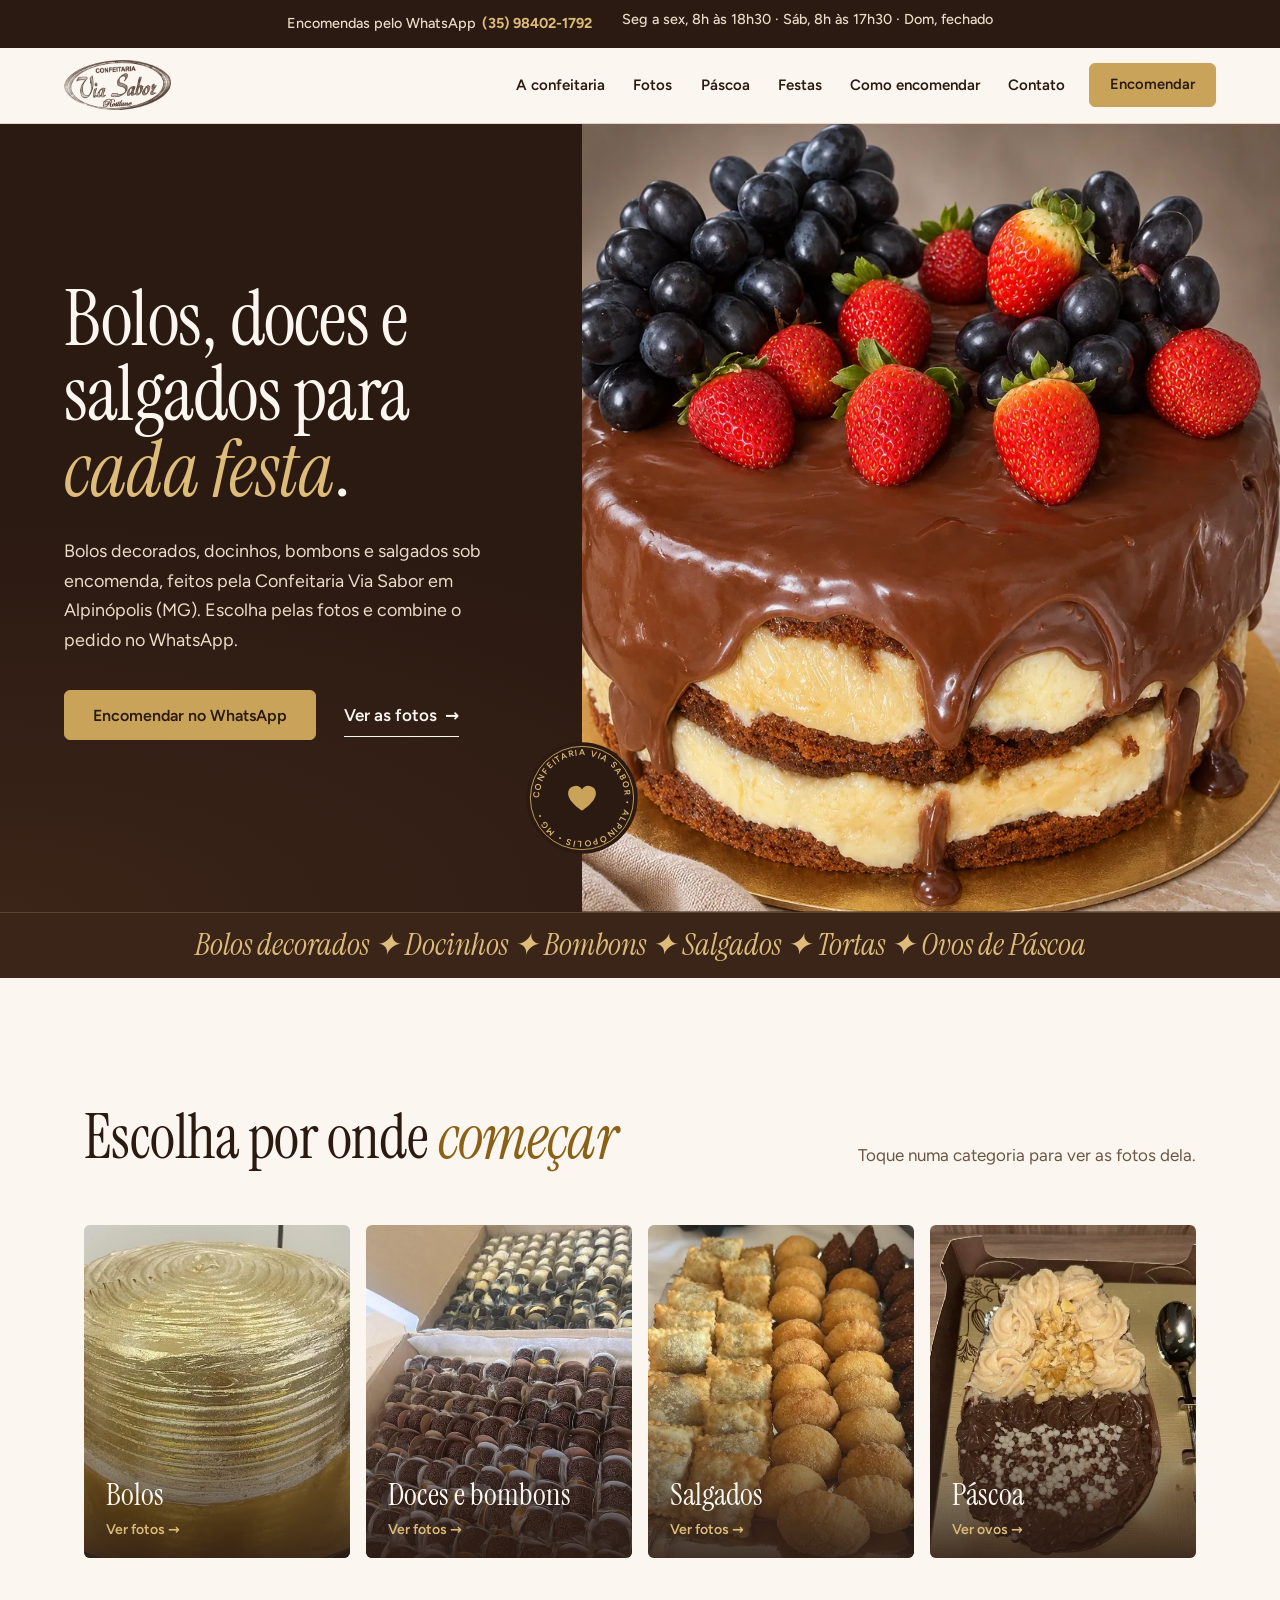
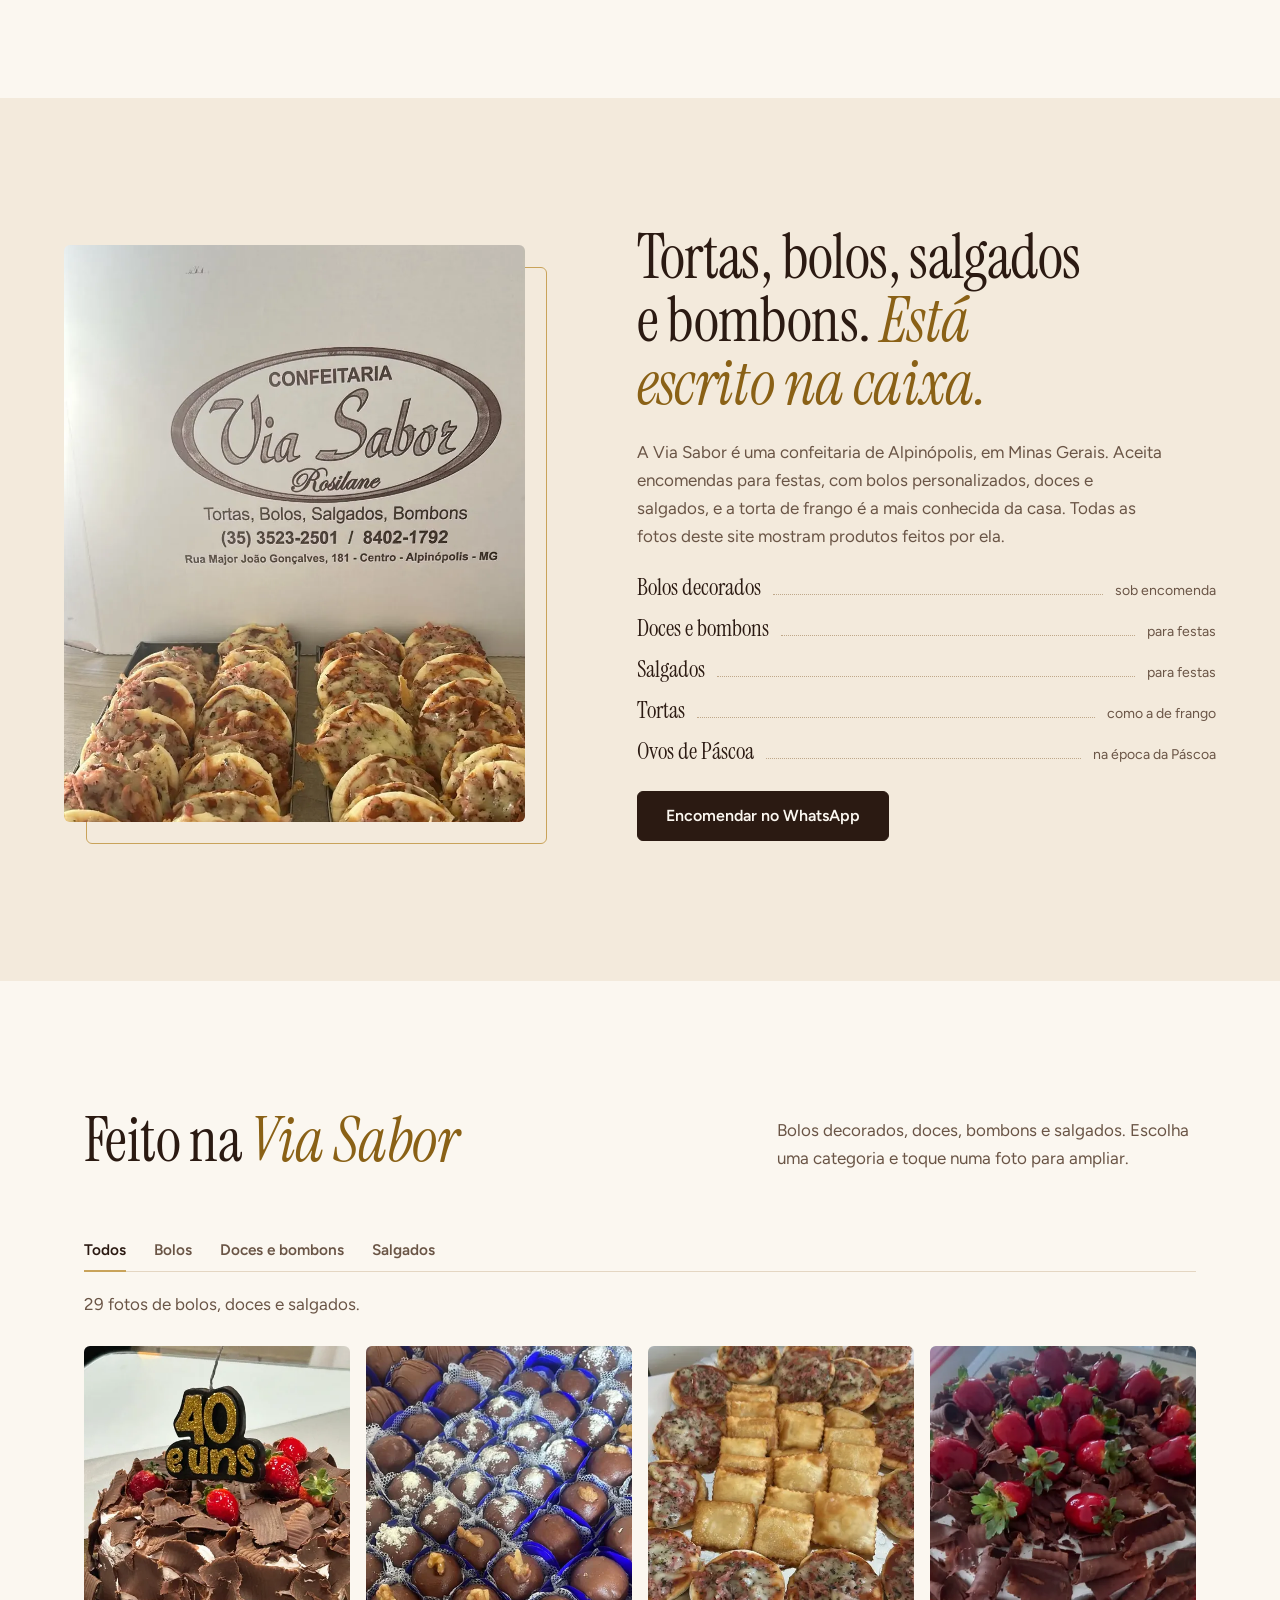
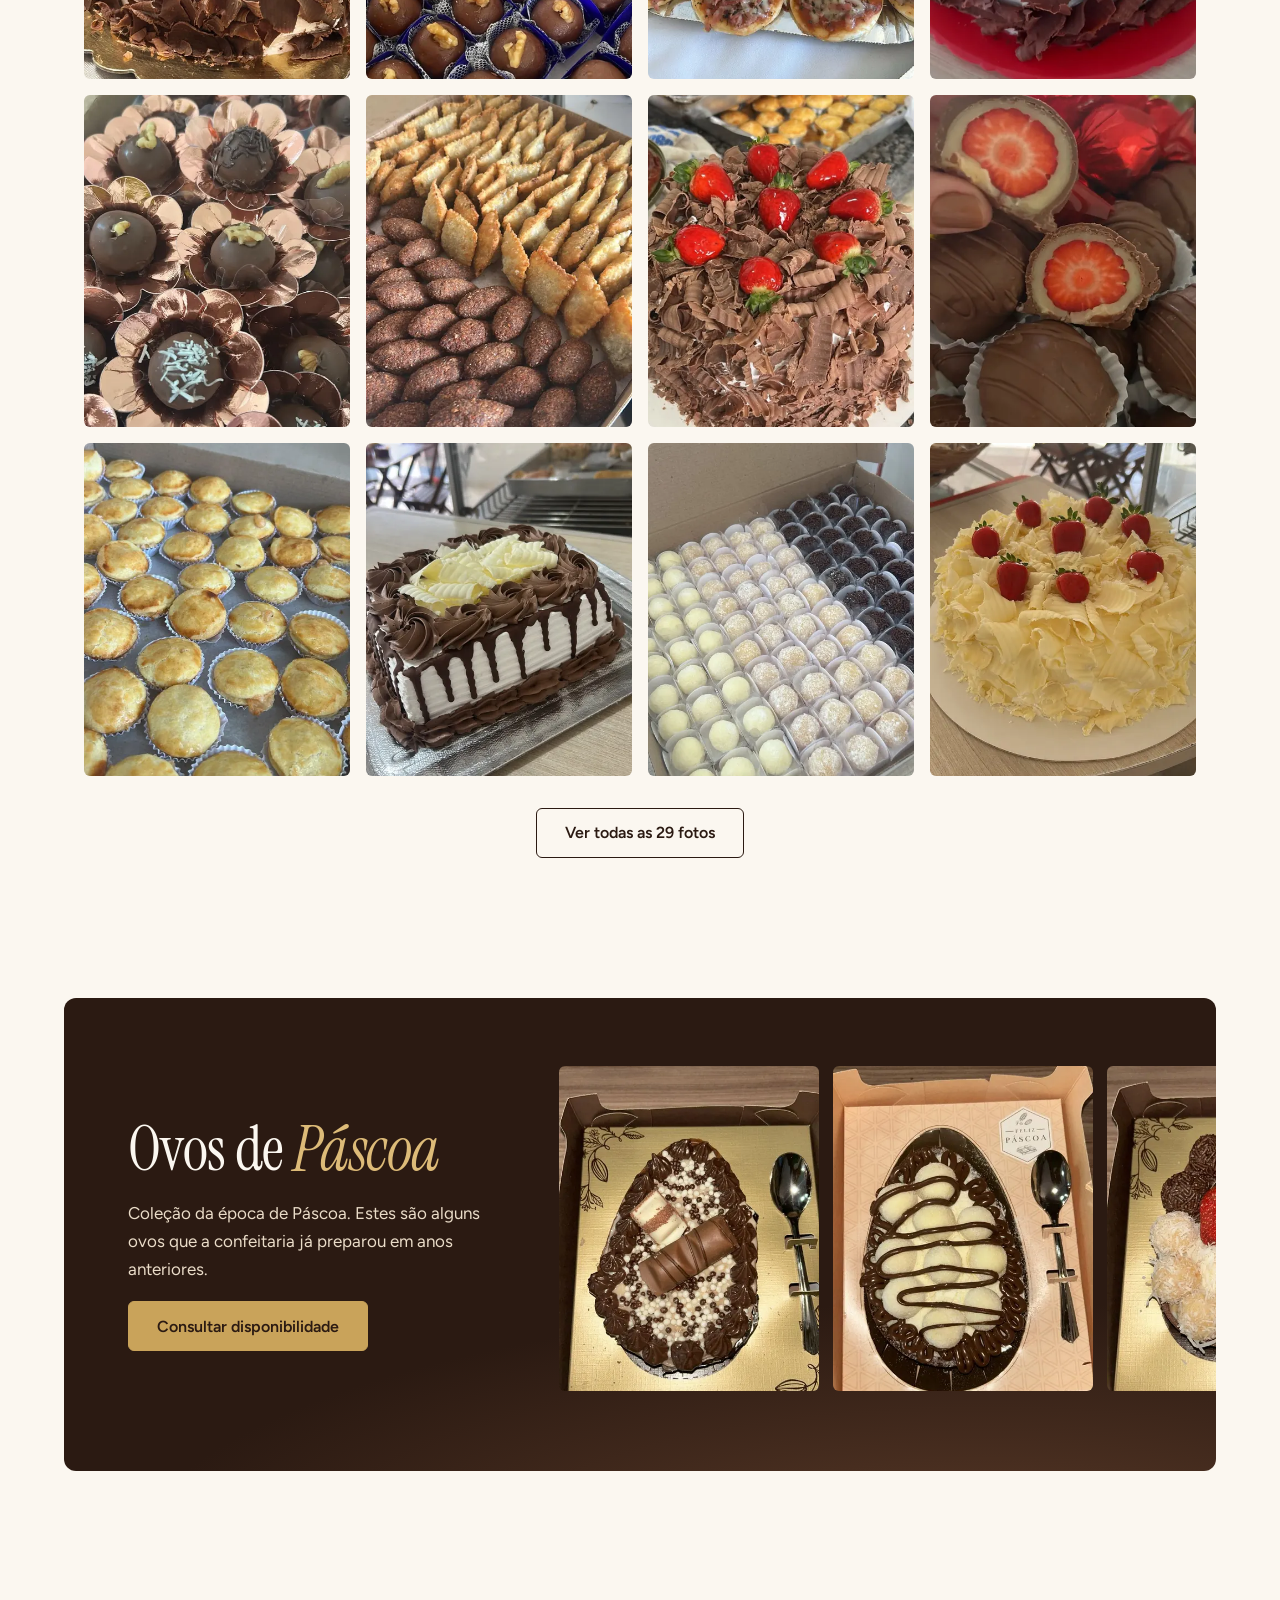
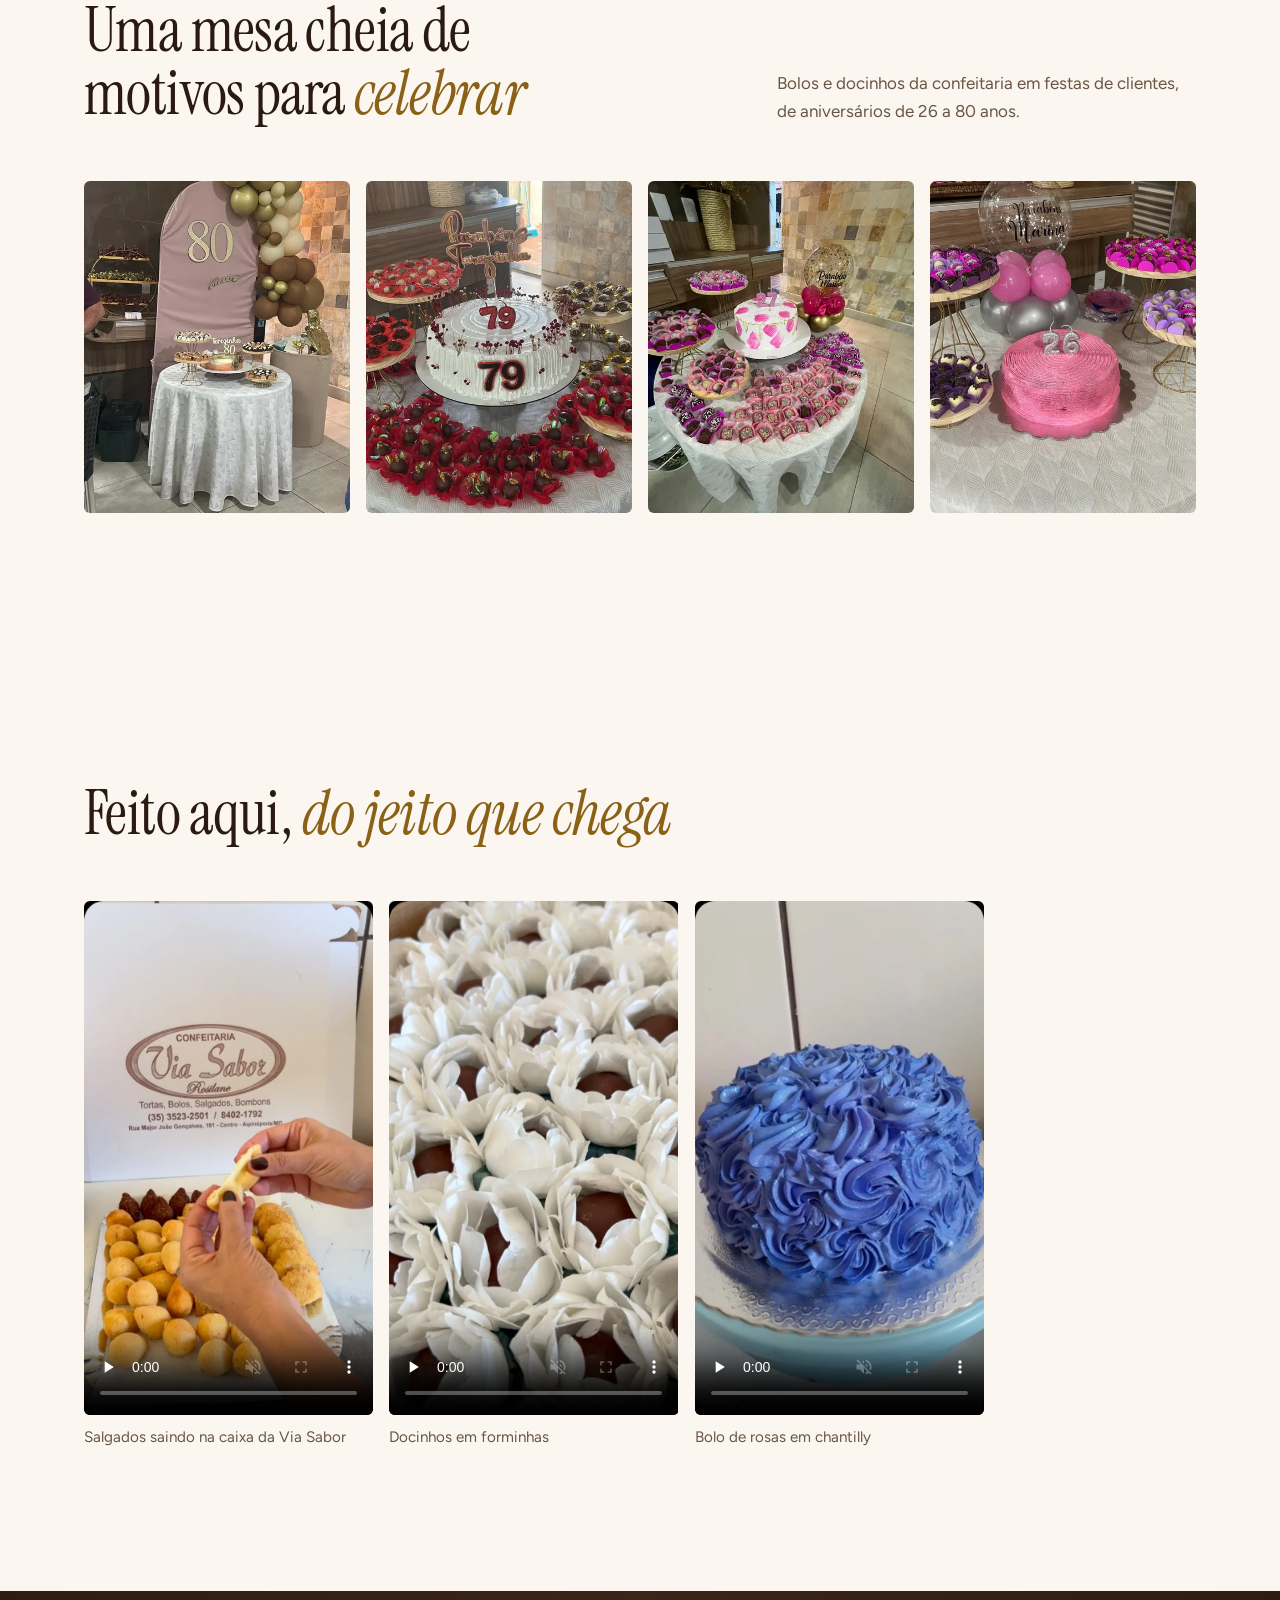
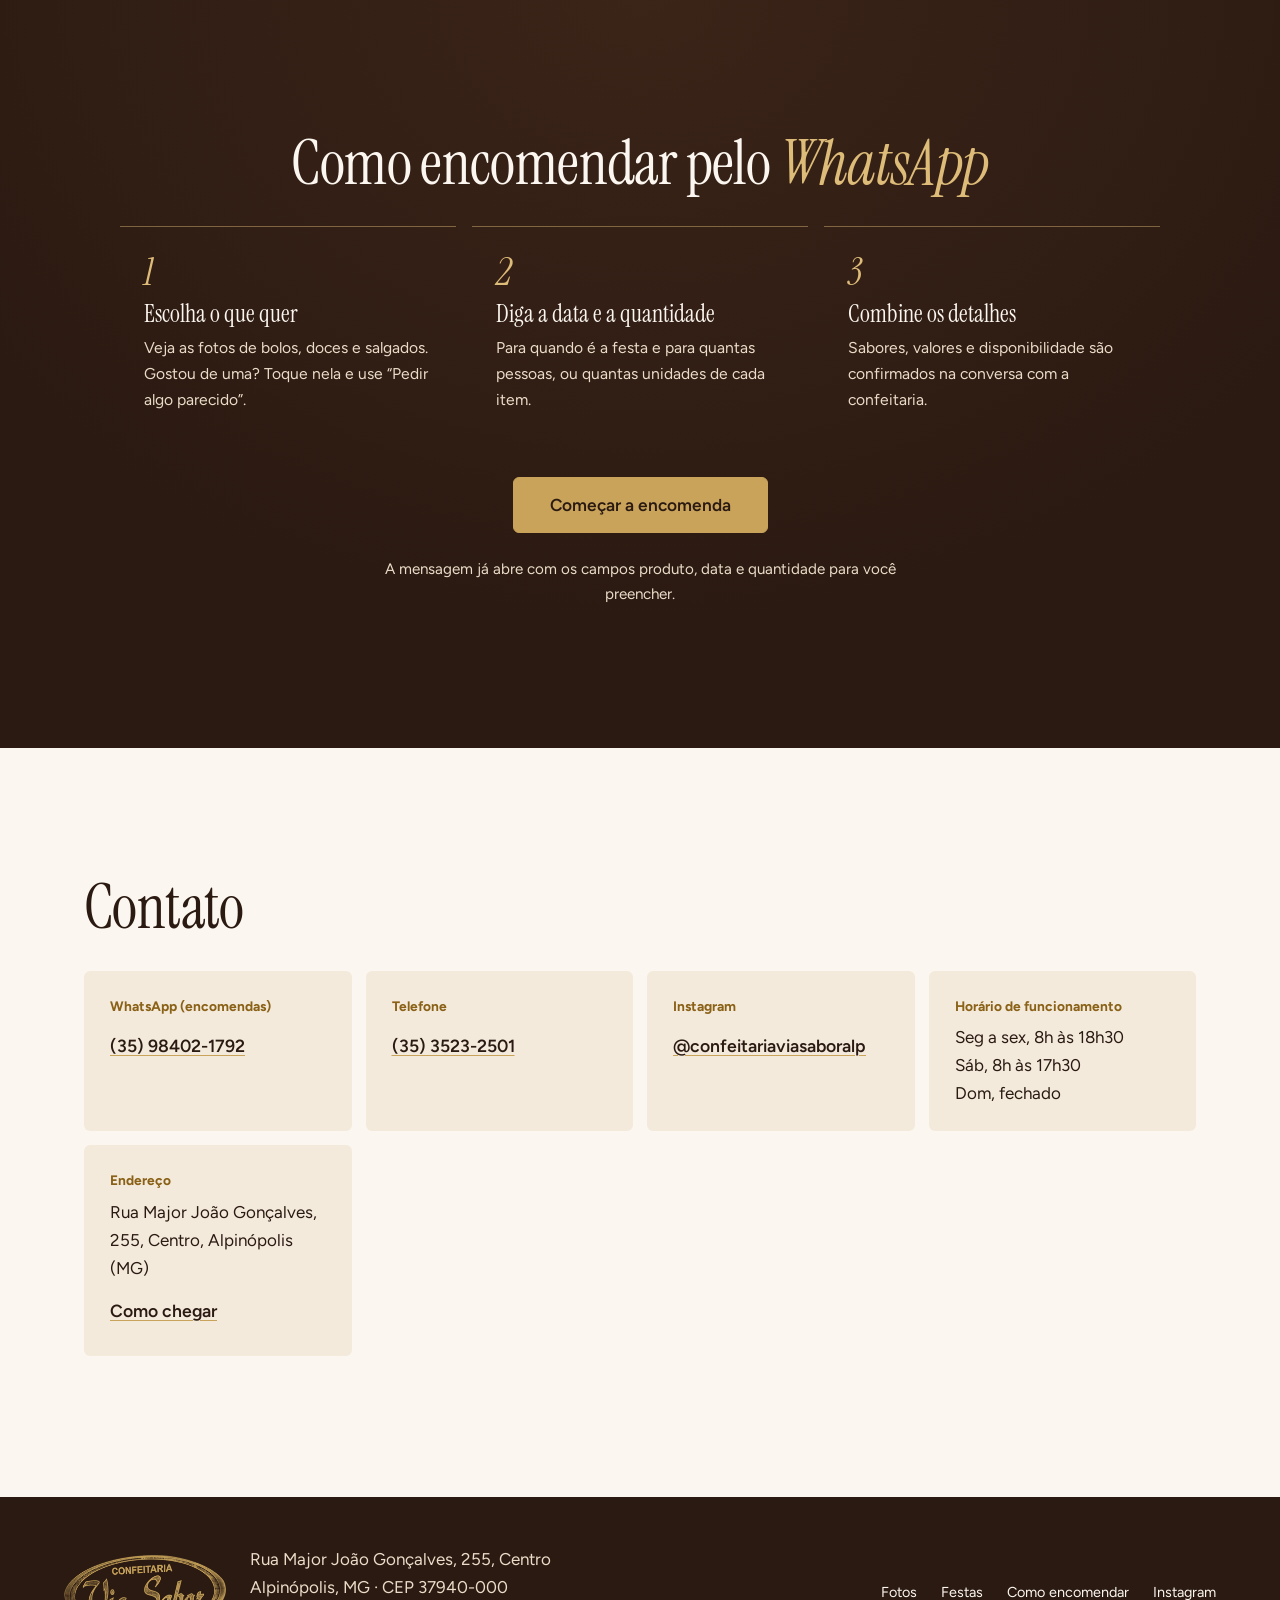
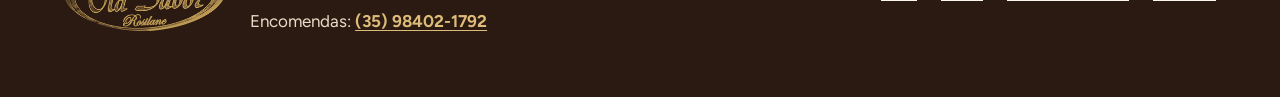
==== index.html @ 4e007707 "feat: endereço, CEP e horário do perfil do Google Co-Authored-By: Claude Opus 5.5 <noreply@anthropic" ====
<!doctype html>
<html lang="pt-BR">
<head>
<meta charset="utf-8">
<meta name="viewport" content="width=device-width, initial-scale=1">
<title>Confeitaria Via Sabor em Alpinópolis | Bolos, docinhos e salgados</title>
<meta name="description" content="Confeitaria Via Sabor em Alpinópolis (MG): bolos decorados, docinhos, bombons, tortas e salgados para festas. Veja as fotos e encomende pelo WhatsApp.">
<link rel="canonical" href="https://paparidisbrancher.github.io/confeitaria-via-sabor/">
<meta name="theme-color" content="#2B1A12">
<meta property="og:type" content="website">
<meta property="og:locale" content="pt_BR">
<meta property="og:title" content="Confeitaria Via Sabor em Alpinópolis">
<meta property="og:description" content="Bolos, docinhos e salgados para os momentos que merecem sabor.">
<meta property="og:url" content="https://paparidisbrancher.github.io/confeitaria-via-sabor/">
<meta property="og:image" content="https://paparidisbrancher.github.io/confeitaria-via-sabor/assets/img/compartilhar.jpg">
<meta property="og:image:width" content="1200">
<meta property="og:image:height" content="630">
<meta property="og:image:alt" content="Caixa da Confeitaria Via Sabor com minipizzas e o logo da confeitaria">
<meta name="twitter:card" content="summary_large_image">
<link rel="icon" href="assets/icone.svg" type="image/svg+xml">
<link rel="preload" href="assets/fonts/instrument-serif.woff2" as="font" type="font/woff2" crossorigin>
<link rel="preload" href="assets/img/bolo-calda-frutas-capa-900.webp" as="image" imagesrcset="assets/img/bolo-calda-frutas-capa-480.webp 480w, assets/img/bolo-calda-frutas-capa-900.webp 900w, assets/img/bolo-calda-frutas-capa-1172.webp 1172w" imagesizes="(min-width: 900px) 55vw, 100vw">
<link rel="stylesheet" href="styles.css?v=11">
<script type="application/ld+json">
{
  "@context": "https://schema.org",
  "@type": "Bakery",
  "name": "Confeitaria Via Sabor",
  "url": "https://paparidisbrancher.github.io/confeitaria-via-sabor/",
  "image": "https://paparidisbrancher.github.io/confeitaria-via-sabor/assets/img/compartilhar.jpg",
  "telephone": "+55 35 3523-2501",
  "openingHours": ["Mo-Fr 08:00-18:30", "Sa 08:00-17:30"],
  "address": { "@type": "PostalAddress", "streetAddress": "Rua Major João Gonçalves, 255, Centro", "postalCode": "37940-000", "addressLocality": "Alpinópolis", "addressRegion": "MG", "addressCountry": "BR" },
  "sameAs": ["https://www.instagram.com/confeitariaviasaboralp/"]
}
</script>
</head>
<body>
<a class="pular" href="#conteudo">Pular para o conteúdo</a>

<!-- Caminho do texto em círculo do selo -->
<svg width="0" height="0" aria-hidden="true" style="position:absolute">
  <defs><path id="circulo" d="M50 50 m-37 0 a37 37 0 1 1 74 0 a37 37 0 1 1 -74 0"/></defs>
</svg>

<p class="barra-info">
  <span>Encomendas pelo WhatsApp <a data-whatsapp data-wa-numero href="#contato" target="_blank" rel="noopener">(35) 98402-1792</a></span>
  <span data-horarios hidden></span>
</p>

<header class="topo">
  <a class="marca" href="#inicio">
    <img src="assets/logo-marrom-320.webp" width="320" height="150" alt="Confeitaria Via Sabor, início">
  </a>
  <button class="menu-botao" type="button" aria-expanded="false" aria-controls="menu">
    <span class="menu-icone" aria-hidden="true"></span>Menu
  </button>
  <nav id="menu" class="menu" aria-label="Principal">
    <a href="#sobre">A confeitaria</a>
    <a href="#produtos">Fotos</a>
    <a href="#pascoa">Páscoa</a>
    <a href="#celebracoes">Festas</a>
    <a href="#como-encomendar">Como encomendar</a>
    <a href="#contato">Contato</a>
  </nav>
  <a class="botao botao-pequeno topo-encomendar" data-whatsapp href="#contato" target="_blank" rel="noopener">Encomendar</a>
</header>

<main id="conteudo">
  <section id="inicio" class="abertura">
    <div class="abertura-texto">
      <h1>Bolos, doces e salgados para <em>cada festa</em>.</h1>
      <p class="apoio">Bolos decorados, docinhos, bombons e salgados sob encomenda, feitos pela Confeitaria Via Sabor em Alpinópolis (MG). Escolha pelas fotos e combine o pedido no WhatsApp.</p>
      <div class="acoes">
        <a class="botao" data-whatsapp href="#contato" target="_blank" rel="noopener">Encomendar no WhatsApp</a>
        <a class="link-seta" href="#produtos">Ver as fotos <span aria-hidden="true">→</span></a>
      </div>
    </div>
    <figure class="abertura-foto">
      <img src="assets/img/bolo-calda-frutas-capa-900.webp"
           srcset="assets/img/bolo-calda-frutas-capa-480.webp 480w, assets/img/bolo-calda-frutas-capa-900.webp 900w, assets/img/bolo-calda-frutas-capa-1172.webp 1172w"
           sizes="(min-width: 900px) 55vw, 100vw" width="1172" height="1342" fetchpriority="high"
           alt="Bolo recheado com calda de chocolate escorrendo, morangos e uvas no topo">
      <svg class="selo" viewBox="0 0 100 100" aria-hidden="true">
        <circle cx="50" cy="50" r="48"/>
        <circle class="selo-aro" cx="50" cy="50" r="44.5"/>
        <text><textPath href="#circulo">Confeitaria Via Sabor • Alpinópolis • MG •</textPath></text>
        <path class="selo-coracao" d="M50 61s-12-7.5-12-15a6.5 6.5 0 0 1 12-3.4A6.5 6.5 0 0 1 62 46c0 7.5-12 15-12 15z"/>
      </svg>
    </figure>
  </section>

  <div class="letreiro" aria-hidden="true">
    <div class="letreiro-trilho">
      <span>Bolos decorados ✦ Docinhos ✦ Bombons ✦ Salgados ✦ Tortas ✦ Ovos de Páscoa</span>
    </div>
  </div>

  <section class="secao categorias" aria-labelledby="categorias-titulo">
    <div class="secao-cabeca" data-revelar>
      <div>
        <h2 id="categorias-titulo">Escolha por onde <em>começar</em></h2>
      </div>
      <p>Toque numa categoria para ver as fotos dela.</p>
    </div>
    <ul class="cat-lista">
      <li data-revelar><a class="cat" href="#produtos" data-filtro="bolos">
        <img src="assets/img/bolo-dourado-480.webp" srcset="assets/img/bolo-dourado-480.webp 480w, assets/img/bolo-dourado-900.webp 900w" sizes="(min-width: 900px) 25vw, 50vw" width="900" height="900" alt="" loading="lazy">
        <span class="cat-nome">Bolos</span><span class="cat-mais">Ver fotos <span aria-hidden="true">→</span></span></a></li>
      <li data-revelar><a class="cat" href="#produtos" data-filtro="docinhos">
        <img src="assets/img/brigadeiros-caixas-480.webp" srcset="assets/img/brigadeiros-caixas-480.webp 480w, assets/img/brigadeiros-caixas-720.webp 720w" sizes="(min-width: 900px) 25vw, 50vw" width="720" height="1280" alt="" loading="lazy">
        <span class="cat-nome">Doces e bombons</span><span class="cat-mais">Ver fotos <span aria-hidden="true">→</span></span></a></li>
      <li data-revelar><a class="cat" href="#produtos" data-filtro="salgados">
        <img src="assets/img/salgados-pasteis-coxinhas-quibes-480.webp" srcset="assets/img/salgados-pasteis-coxinhas-quibes-480.webp 480w, assets/img/salgados-pasteis-coxinhas-quibes-720.webp 720w" sizes="(min-width: 900px) 25vw, 50vw" width="720" height="1280" alt="" loading="lazy">
        <span class="cat-nome">Salgados</span><span class="cat-mais">Ver fotos <span aria-hidden="true">→</span></span></a></li>
      <li data-revelar><a class="cat" href="#pascoa">
        <img src="assets/img/ovo-nozes-480.webp" srcset="assets/img/ovo-nozes-480.webp 480w, assets/img/ovo-nozes-720.webp 720w" sizes="(min-width: 900px) 25vw, 50vw" width="720" height="1280" alt="" loading="lazy">
        <span class="cat-nome">Páscoa</span><span class="cat-mais">Ver ovos <span aria-hidden="true">→</span></span></a></li>
    </ul>
  </section>

  <section id="sobre" class="historia" aria-labelledby="sobre-titulo">
    <div class="historia-foto" data-revelar>
      <img src="assets/img/salgados-minipizzas-900.webp"
           srcset="assets/img/salgados-minipizzas-480.webp 480w, assets/img/salgados-minipizzas-900.webp 900w"
           sizes="(min-width: 900px) 40vw, 90vw" width="900" height="1600" loading="lazy"
           alt="Minipizzas em bandejas na frente da caixa da Confeitaria Via Sabor">
    </div>
    <div class="historia-texto" data-revelar>
      <h2 id="sobre-titulo">Tortas, bolos, salgados e bombons. <em>Está escrito na caixa.</em></h2>
      <p>A Via Sabor é uma confeitaria de Alpinópolis, em Minas Gerais. Aceita encomendas para festas, com bolos personalizados, doces e salgados, e a torta de frango é a mais conhecida da casa. Todas as fotos deste site mostram produtos feitos por ela.</p>
      <ul class="cardapio">
        <li><span>Bolos decorados</span><small>sob encomenda</small></li>
        <li><span>Doces e bombons</span><small>para festas</small></li>
        <li><span>Salgados</span><small>para festas</small></li>
        <li><span>Tortas</span><small>como a de frango</small></li>
        <li><span>Ovos de Páscoa</span><small>na época da Páscoa</small></li>
      </ul>
      <a class="botao botao-escuro" data-whatsapp href="#contato" target="_blank" rel="noopener">Encomendar no WhatsApp</a>
    </div>
  </section>

  <section id="produtos" class="secao produtos" aria-labelledby="produtos-titulo">
    <div class="secao-cabeca" data-revelar>
      <div>
        <h2 id="produtos-titulo">Feito na <em>Via Sabor</em></h2>
      </div>
      <p>Bolos decorados, doces, bombons e salgados. Escolha uma categoria e toque numa foto para ampliar.</p>
    </div>
    <div class="filtros" role="group" aria-label="Filtrar fotos por categoria"></div>
    <p class="filtro-texto" aria-live="polite"></p>
    <ul class="galeria" id="galeria" aria-label="Fotos de produtos"></ul>
    <button class="botao botao-contorno-escuro galeria-mais" type="button" aria-controls="galeria" hidden></button>
    <noscript><p>Veja mais fotos no <a href="https://www.instagram.com/confeitariaviasaboralp/">Instagram @confeitariaviasaboralp</a>.</p></noscript>
  </section>

  <section id="pascoa" class="pascoa" aria-labelledby="pascoa-titulo">
    <div class="pascoa-cartao">
      <div class="pascoa-texto" data-revelar>
        <h2 id="pascoa-titulo">Ovos de <em>Páscoa</em></h2>
        <p>Coleção da época de Páscoa. Estes são alguns ovos que a confeitaria já preparou em anos anteriores.</p>
        <p class="pascoa-aviso" data-pascoa></p>
        <a class="botao" data-whatsapp href="#contato" target="_blank" rel="noopener" data-msg="Olá, vi o site da Confeitaria Via Sabor e gostaria de saber sobre os ovos de Páscoa.">Consultar disponibilidade</a>
      </div>
      <ul class="faixa" data-cat="pascoa" aria-label="Fotos de ovos de Páscoa (role para o lado)" tabindex="0"></ul>
    </div>
  </section>

  <section id="celebracoes" class="secao celebracoes" aria-labelledby="celebracoes-titulo">
    <div class="secao-cabeca" data-revelar>
      <div>
        <h2 id="celebracoes-titulo">Uma mesa cheia de motivos para <em>celebrar</em></h2>
      </div>
      <p>Bolos e docinhos da confeitaria em festas de clientes, de aniversários de 26 a 80 anos.</p>
    </div>
    <ul class="mosaico" data-cat="celebracoes"></ul>
  </section>

  <section id="videos" class="secao videos" aria-labelledby="videos-titulo">
    <div class="secao-cabeca">
      <div>
        <h2 id="videos-titulo">Feito aqui, <em>do jeito que chega</em></h2>
      </div>
    </div>
    <ul class="videos-lista">
      <li><figure>
        <video controls preload="none" playsinline muted loop poster="videos/C-a3qfChN_P.webp" width="720" height="1280" aria-label="Salgados saindo na caixa da Via Sabor"><source src="videos/C-a3qfChN_P.mp4" type="video/mp4"></video>
        <figcaption>Salgados saindo na caixa da Via Sabor</figcaption>
      </figure></li>
      <li><figure>
        <video controls preload="none" playsinline muted loop poster="videos/C-a3mQBhx_i.webp" width="720" height="1280" aria-label="Docinhos em forminhas"><source src="videos/C-a3mQBhx_i.mp4" type="video/mp4"></video>
        <figcaption>Docinhos em forminhas</figcaption>
      </figure></li>
      <li><figure>
        <video controls preload="none" playsinline muted loop poster="videos/C-a2mpNvbC1.webp" width="720" height="1280" aria-label="Bolo de rosas em chantilly"><source src="videos/C-a2mpNvbC1.mp4" type="video/mp4"></video>
        <figcaption>Bolo de rosas em chantilly</figcaption>
      </figure></li>
    </ul>
  </section>

  <section id="como-encomendar" class="encomenda" aria-labelledby="encomenda-titulo">
    <div data-revelar>
      <h2 id="encomenda-titulo">Como encomendar pelo <em>WhatsApp</em></h2>
      <ol class="passos">
        <li><strong>Escolha o que quer</strong><span>Veja as fotos de bolos, doces e salgados. Gostou de uma? Toque nela e use “Pedir algo parecido”.</span></li>
        <li><strong>Diga a data e a quantidade</strong><span>Para quando é a festa e para quantas pessoas, ou quantas unidades de cada item.</span></li>
        <li><strong>Combine os detalhes</strong><span>Sabores, valores e disponibilidade são confirmados na conversa com a confeitaria.</span></li>
      </ol>
      <a class="botao botao-grande" data-whatsapp data-msg="Olá, vi o site da Confeitaria Via Sabor e gostaria de fazer uma encomenda.&#10;Produto:&#10;Data:&#10;Quantidade (pessoas ou unidades):" href="#contato" target="_blank" rel="noopener">Começar a encomenda</a>
      <p class="encomenda-dica">A mensagem já abre com os campos produto, data e quantidade para você preencher.</p>
    </div>
  </section>

  <section id="contato" class="secao contato" aria-labelledby="contato-titulo">
    <div class="secao-cabeca">
      <div>
          <h2 id="contato-titulo">Contato</h2>
      </div>
    </div>
    <ul class="canais">
      <li data-campo="whatsapp" hidden>
        <span class="canal-rotulo">WhatsApp (encomendas)</span>
        <a data-whatsapp-contato data-wa-numero target="_blank" rel="noopener">Conversar pelo WhatsApp</a>
      </li>
      <li data-campo="telefone" hidden>
        <span class="canal-rotulo">Telefone</span>
        <a data-telefone></a>
      </li>
      <li>
        <span class="canal-rotulo">Instagram</span>
        <a data-instagram href="https://www.instagram.com/confeitariaviasaboralp/" target="_blank" rel="noopener">@confeitariaviasaboralp</a>
      </li>
      <li data-campo="horarios" hidden>
        <span class="canal-rotulo">Horário de funcionamento</span>
        <span data-horarios></span>
      </li>
      <li data-campo="endereco" hidden>
        <span class="canal-rotulo">Endereço</span>
        <span data-endereco></span>
        <a data-mapa target="_blank" rel="noopener">Como chegar</a>
      </li>
    </ul>
  </section>
</main>

<footer class="rodape">
  <img class="rodape-logo" src="assets/logo-dourado-320.webp" width="320" height="150" alt="Confeitaria Via Sabor" loading="lazy">
  <p>Rua Major João Gonçalves, 255, Centro<br>Alpinópolis, MG · CEP 37940-000<br>Encomendas: <a data-whatsapp data-wa-numero href="#contato" target="_blank" rel="noopener">(35) 98402-1792</a></p>
  <nav aria-label="Rodapé">
    <a href="#produtos">Fotos</a>
    <a href="#celebracoes">Festas</a>
    <a href="#como-encomendar">Como encomendar</a>
    <a data-instagram href="https://www.instagram.com/confeitariaviasaboralp/" target="_blank" rel="noopener">Instagram</a>
  </nav>
</footer>

<dialog class="ampliar" aria-label="Foto ampliada">
  <figure>
    <figcaption></figcaption>
  </figure>
  <div class="ampliar-controles">
    <button type="button" data-anterior aria-label="Foto anterior">‹</button>
    <span class="ampliar-contagem" aria-live="polite"></span>
    <button type="button" data-proxima aria-label="Próxima foto">›</button>
  </div>
  <div class="ampliar-acoes">
    <a class="botao" data-referencia href="#contato" target="_blank" rel="noopener">Pedir algo parecido</a>
    <button class="botao botao-contorno" type="button" data-fechar>Fechar</button>
  </div>
</dialog>

<script src="config.js?v=11"></script>
<script src="assets/fotos.js?v=11"></script>
<script src="app.js?v=11"></script>
</body>
</html>
---- styles.css ----
@font-face { font-family: "Instrument Serif"; src: url("assets/fonts/instrument-serif.woff2") format("woff2"); font-weight: 400; font-style: normal; font-display: swap; }
@font-face { font-family: "Instrument Serif"; src: url("assets/fonts/instrument-serif-italico.woff2") format("woff2"); font-weight: 400; font-style: italic; font-display: swap; }
@font-face { font-family: "Figtree"; src: url("assets/fonts/figtree.woff2") format("woff2"); font-weight: 300 900; font-display: swap; }

/* Cores da marca: chocolate, creme e dourado (o dourado só como detalhe) */
:root {
  --chocolate: #2B1A12;
  --chocolate-2: #3B2418;
  --chocolate-3: #5A3A28;
  --papel: #FBF7F0;
  --creme: #F3EADC;
  --linha: #E4D6C2;
  --dourado: #C9A35A;        /* preenchimentos: botões, selo (texto chocolate por cima, 7:1) */
  --dourado-hover: #B48D45;
  --dourado-claro: #DDBB78;  /* dourado para texto sobre chocolate (9:1) */
  --dourado-texto: #8A6116;  /* dourado para texto sobre o claro (5:1) */
  --tinta: #2B1A12;
  --tinta-suave: #6A5546;    /* texto secundário (6,5:1 no papel) */
  --creme-texto: #EADCC8;    /* texto sobre chocolate */
  --serifa: "Instrument Serif", "Iowan Old Style", Georgia, serif;
  --texto: "Figtree", system-ui, -apple-system, "Segoe UI", sans-serif;
  --lateral: clamp(16px, 5vw, 64px);
  --largura: 1240px;
  --miolo: max(var(--lateral), calc((100vw - var(--largura)) / 2));
  --raio: 6px;
  --suave: cubic-bezier(.2, .7, .2, 1);
  --saida: cubic-bezier(.23, 1, .32, 1);
}

* { box-sizing: border-box; }
[hidden] { display: none !important; }
html { scroll-behavior: smooth; scroll-padding-top: 92px; -webkit-text-size-adjust: 100%; }
body {
  margin: 0; background: var(--papel); color: var(--tinta);
  font: 400 1.0625rem/1.65 var(--texto); overflow-x: hidden;
}
img { display: block; max-width: 100%; height: auto; }
a { color: var(--dourado-texto); text-underline-offset: 3px; }
p { margin: 0; }
h1, h2 { font-family: var(--serifa); font-weight: 400; line-height: 1.02; letter-spacing: -.01em; margin: 0; text-wrap: balance; }
h2 { font-size: clamp(2.4rem, 4.8vw, 4.1rem); }
h1 em, h2 em { font-style: italic; color: var(--dourado-texto); }
::selection { background: var(--dourado); color: var(--chocolate); }
:focus-visible { outline: 2px solid var(--dourado-texto); outline-offset: 3px; border-radius: 2px; }


.pular { position: absolute; left: 16px; top: -60px; background: var(--chocolate); color: var(--papel); padding: 10px 16px; border-radius: var(--raio); z-index: 30; }
.pular:focus { top: 12px; }

/* Áreas escuras: textos, destaques e foco em tons claros */
.abertura :focus-visible, .pascoa-cartao :focus-visible, .encomenda :focus-visible, .rodape :focus-visible,
.barra-info :focus-visible, .ampliar :focus-visible { outline-color: var(--dourado-claro); }
.abertura em, .pascoa-cartao em, .encomenda em { color: var(--dourado-claro); }

/* Botões */
.botao {
  display: inline-flex; align-items: center; justify-content: center; gap: 10px; min-height: 50px;
  padding: 14px 28px; border-radius: var(--raio); border: 1.5px solid var(--dourado);
  background: var(--dourado); color: var(--chocolate);
  font: 600 1rem/1.2 var(--texto);
  text-decoration: none; cursor: pointer; -webkit-tap-highlight-color: transparent;
  transition: background-color .2s ease, border-color .2s ease, color .2s ease, transform .16s var(--saida);
}
@media (hover: hover) { .botao:hover { background: var(--dourado-hover); border-color: var(--dourado-hover); } }
.botao:active { transform: scale(.97); }
.botao-escuro { background: var(--chocolate); border-color: var(--chocolate); color: var(--papel); }
@media (hover: hover) { .botao-escuro:hover { background: var(--chocolate-3); border-color: var(--chocolate-3); } }
.botao-contorno { background: transparent; color: var(--papel); border-color: rgba(234, 220, 200, .55); }
.botao-contorno:hover { background: rgba(255, 255, 255, .08); border-color: var(--creme-texto); }
.botao-pequeno { min-height: 44px; padding: 10px 20px; font-size: .92rem; }
.botao-contorno-escuro { background: transparent; color: var(--tinta); border-color: var(--tinta); }
@media (hover: hover) { .botao-contorno-escuro:hover { background: var(--chocolate); border-color: var(--chocolate); color: var(--papel); } }
.botao-grande { min-height: 56px; padding: 16px 36px; font-size: 1.08rem; }
.link-seta {
  display: inline-flex; gap: 8px; align-items: center; min-height: 44px; color: inherit;
  font-weight: 600; text-decoration: none; border-bottom: 1px solid currentColor;
}
.link-seta span { transition: transform .3s var(--suave); }
.link-seta:hover span { transform: translateX(4px); }
.acoes { display: flex; flex-wrap: wrap; align-items: center; gap: 16px 28px; }

/* Faixa de informações e topo */
.barra-info {
  display: flex; flex-wrap: wrap; justify-content: center; gap: 2px 28px;
  padding: 9px var(--lateral); background: var(--chocolate); color: var(--creme-texto); text-align: center;
  font: 500 .9rem/1.5 var(--texto);
}
.barra-info a { display: inline-block; padding: 4px 2px; color: var(--dourado-claro); font-weight: 700; text-decoration: none; }
.barra-info a:hover { text-decoration: underline; }

.topo {
  position: sticky; top: 0; z-index: 20; display: flex; align-items: center; justify-content: space-between; gap: 24px;
  height: 76px; padding: 0 var(--miolo);
  background: rgba(251, 247, 240, .93); -webkit-backdrop-filter: blur(10px); backdrop-filter: blur(10px);
  border-bottom: 1px solid var(--linha);
}
.marca { display: block; flex-shrink: 0; margin-right: auto; }
.topo-encomendar { flex-shrink: 0; }
.marca img { width: auto; height: 50px; }
.menu { display: flex; align-items: center; gap: clamp(18px, 2.2vw, 34px); }
.menu a:not(.botao) {
  position: relative; padding: 10px 0; color: var(--tinta); text-decoration: none;
  font: 600 .94rem var(--texto);
}
.menu a:not(.botao)::after {
  content: ""; position: absolute; left: 0; right: 0; bottom: 4px; height: 1px; background: var(--dourado-texto);
  transform: scaleX(0); transform-origin: left; transition: transform .3s var(--suave);
}
.menu a:not(.botao):hover::after { transform: scaleX(1); }
.menu-botao { display: none; }

@media (max-width: 1000px) {
  .topo { height: 68px; gap: 10px; }
  .topo-encomendar { order: 2; padding: 10px 16px; }
  .menu-botao { order: 3; }
  .marca img { height: 44px; }
  .menu-botao {
    display: inline-flex; align-items: center; gap: 10px; min-height: 44px; padding: 8px 16px;
    background: none; border: 1px solid var(--tinta); border-radius: var(--raio);
    font: 600 .92rem var(--texto); color: var(--tinta); cursor: pointer;
  }
  .menu-icone, .menu-icone::before { display: block; width: 16px; height: 1.5px; background: currentColor; position: relative; transition: transform .2s; }
  .menu-icone { box-shadow: 0 -5px 0 currentColor; top: 2px; }
  .menu-icone::before { content: ""; top: -10px; opacity: 0; }
  .menu-botao[aria-expanded="true"] .menu-icone { box-shadow: none; transform: rotate(45deg); top: 0; }
  .menu-botao[aria-expanded="true"] .menu-icone::before { opacity: 1; top: 0; transform: rotate(-90deg); }
  .menu {
    position: absolute; top: 100%; left: 0; right: 0; flex-direction: column; align-items: stretch; gap: 0;
    padding: 4px var(--lateral) 24px; background: var(--papel); border-bottom: 1px solid var(--linha);
    box-shadow: 0 24px 40px rgba(43, 26, 18, .12);
  }
  .js .menu:not(.aberto) { display: none; }
  .menu.aberto { transition: opacity .2s var(--saida), transform .2s var(--saida); }
  @starting-style { .menu.aberto { opacity: 0; transform: translateY(-6px); } }
  .menu a:not(.botao) { padding: 16px 0; border-bottom: 1px solid var(--linha); font-size: 1rem; }
  .menu a:not(.botao)::after { display: none; }
}

/* Abertura: texto no chocolate, foto grande ao lado */
.abertura {
  display: grid; grid-template-columns: minmax(0, 5fr) minmax(0, 6fr);
  min-height: min(calc(100svh - 112px), 880px);
  background: radial-gradient(120% 80% at 0% 100%, var(--chocolate-2) 0%, var(--chocolate) 62%); color: var(--papel);
}
.abertura-texto { align-self: center; padding: clamp(48px, 7vw, 96px) clamp(28px, 4vw, 72px) clamp(56px, 8vw, 104px) var(--miolo); }
h1 { font-size: clamp(3rem, 6vw, 6.2rem); line-height: .98; }
.apoio { color: var(--creme-texto); font-size: clamp(1.05rem, 1.4vw, 1.18rem); max-width: 40ch; margin: 28px 0 36px; }
.abertura-foto { position: relative; margin: 0; min-height: 420px; }
.abertura-foto img { position: absolute; inset: 0; width: 100%; height: 100%; object-fit: cover; object-position: 50% 30%; }

.selo { position: absolute; left: -58px; bottom: 56px; width: 116px; z-index: 2; }
.selo circle { fill: var(--chocolate); }
.selo .selo-aro { fill: none; stroke: var(--dourado); stroke-width: .8; }
.selo text { fill: var(--dourado-claro); font: 600 7.4px var(--texto); text-transform: uppercase; letter-spacing: 1.3px; }
.selo .selo-coracao { fill: var(--dourado); }

@media (max-width: 380px) {
  .marca img { height: 34px; }
  .topo-encomendar { padding: 10px 12px; }
  .topo { gap: 8px; }
  .menu-botao { padding: 8px 10px; gap: 8px; }
}

@media (max-width: 900px) {
  .abertura { grid-template-columns: 1fr; min-height: 0; }
  .abertura-foto { order: -1; aspect-ratio: 16 / 11; min-height: 0; }
  .abertura-foto img { object-position: 50% 50%; }
  .abertura-texto { padding: 32px var(--lateral) 48px; }
  .selo { left: auto; right: 16px; bottom: -40px; width: 92px; }
}

/* Faixa de texto correndo */
.letreiro { overflow: hidden; padding: 16px 0; background: var(--chocolate-2); color: var(--dourado-claro); border-top: 1px solid rgba(221, 187, 120, .2); }
.letreiro-trilho { display: flex; justify-content: center; padding: 0 var(--lateral); text-align: center; }
.letreiro span { font: italic 400 clamp(1.4rem, 2.4vw, 2rem)/1.1 var(--serifa); }

/* Seções */
.secao { max-width: var(--largura); margin: 0 auto; padding: clamp(80px, 10vw, 136px) var(--lateral) clamp(88px, 11vw, 148px); }
.secao-cabeca { display: grid; grid-template-columns: 1.2fr .8fr; gap: 20px 64px; align-items: end; margin-bottom: clamp(36px, 5vw, 56px); }
.secao-cabeca > p { color: var(--tinta-suave); max-width: 44ch; justify-self: end; }
@media (max-width: 760px) {
  .secao-cabeca { grid-template-columns: 1fr; }
  .secao-cabeca > p { justify-self: start; }
}

/* Categorias em quadros */
.cat-lista { list-style: none; margin: 0; padding: 0; display: grid; grid-template-columns: repeat(4, 1fr); gap: 16px; }
.cat { position: relative; display: block; overflow: hidden; border-radius: var(--raio); color: var(--papel); text-decoration: none; isolation: isolate; }
.cat img { width: 100%; aspect-ratio: 4 / 5; object-fit: cover; }
.cat::after { content: ""; position: absolute; inset: 0; background: linear-gradient(180deg, rgba(43, 26, 18, 0) 42%, rgba(43, 26, 18, .88) 100%); }
.cat-nome { position: absolute; left: 22px; right: 16px; bottom: 46px; z-index: 1; font: 400 clamp(1.5rem, 2.4vw, 2.2rem)/1.05 var(--serifa); }
.cat-mais { position: absolute; left: 22px; bottom: 20px; z-index: 1; color: var(--dourado-claro); font: 600 .88rem var(--texto); }
.cat-mais span { display: inline-block; transition: transform .3s var(--suave); }
@media (hover: hover) {
  .cat:hover { box-shadow: 0 0 0 2px var(--dourado); }
  .cat:hover .cat-mais span { transform: translateX(4px); }
}
.cat:focus-visible { outline-offset: 4px; }
@media (max-width: 760px) {
  .cat-lista { grid-template-columns: 1fr 1fr; gap: 12px; }
  .cat-nome { left: 14px; bottom: 38px; font-size: 1.35rem; }
  .cat-mais { left: 14px; bottom: 14px; }
}

/* A confeitaria: foto da caixa e cardápio */
.historia {
  display: grid; grid-template-columns: minmax(0, 5fr) minmax(0, 6fr); gap: clamp(48px, 7vw, 112px); align-items: center;
  padding: clamp(80px, 10vw, 136px) var(--miolo) clamp(88px, 11vw, 148px); background: var(--creme);
}
.historia-foto { position: relative; margin-right: 22px; }
.historia-foto::before { content: ""; position: absolute; inset: 22px -22px -22px 22px; border: 1px solid var(--dourado); border-radius: var(--raio); }
.historia-foto img { position: relative; width: 100%; aspect-ratio: 4 / 5; object-fit: cover; object-position: 50% 15%; border-radius: var(--raio); }
.historia-texto { display: grid; gap: 24px; justify-items: start; }
.historia-texto > p { color: var(--tinta-suave); max-width: 48ch; }
.cardapio { list-style: none; margin: 0; padding: 0; width: 100%; display: grid; gap: 14px; }
.cardapio li { display: flex; align-items: baseline; gap: 12px; }
.cardapio li::after { content: ""; order: 2; flex: 1; border-bottom: 1px dotted #BFA88A; }
.cardapio span { font: 400 1.45rem/1.1 var(--serifa); }
.cardapio small { order: 3; color: var(--tinta-suave); font-size: .88rem; }
@media (max-width: 860px) {
  .historia { grid-template-columns: 1fr; }
  .historia-foto { margin-right: 14px; }
  .historia-foto::before { inset: 14px -14px -14px 14px; }
}

/* Galeria: todas as fotos no mesmo formato */
.filtros { display: flex; flex-wrap: wrap; gap: 4px 28px; border-bottom: 1px solid var(--linha); }
.filtros button {
  min-height: 44px; padding: 10px 0; margin-bottom: -1px; background: none; border: 0; border-bottom: 2px solid transparent;
  color: var(--tinta-suave); font: 600 .96rem var(--texto); cursor: pointer;
  transition: color .2s, border-color .2s;
}
.filtros button:hover { color: var(--tinta); }
.filtros button[aria-pressed="true"] { color: var(--tinta); border-bottom-color: var(--dourado); }
@media (max-width: 600px) {
  .filtros { flex-wrap: nowrap; overflow-x: auto; gap: 18px; scrollbar-width: none; }
  .filtros button { flex-shrink: 0; font-size: .9rem; }
}
.filtro-texto { color: var(--tinta-suave); margin: 18px 0 28px; min-height: 1.65em; max-width: 60ch; }

.galeria, .mosaico { list-style: none; margin: 0; padding: 0; display: grid; grid-template-columns: repeat(2, 1fr); gap: 12px; }
@media (min-width: 700px) { .galeria { grid-template-columns: repeat(3, 1fr); gap: 16px; } .mosaico { grid-template-columns: repeat(4, 1fr); gap: 16px; } }
@media (min-width: 1050px) { .galeria { grid-template-columns: repeat(4, 1fr); } }
.foto-botao { display: block; width: 100%; padding: 0; border: 0; background: var(--linha); border-radius: var(--raio); overflow: hidden; cursor: zoom-in; }
.foto-botao img { width: 100%; aspect-ratio: 4 / 5; object-fit: cover; }
.galeria-mais { display: flex; margin: 32px auto 0; }
@media (hover: hover) { .foto-botao:hover { box-shadow: 0 0 0 2px var(--dourado); } }

/* Páscoa: cartão chocolate */
.pascoa { padding: 0 var(--lateral); }
.pascoa-cartao {
  max-width: var(--largura); margin: 0 auto; overflow: hidden;
  display: grid; grid-template-columns: minmax(260px, 380px) 1fr; gap: clamp(28px, 4vw, 56px); align-items: center;
  padding: clamp(40px, 5vw, 72px) 0 clamp(40px, 5vw, 72px) clamp(24px, 5vw, 72px);
  background: radial-gradient(120% 90% at 80% 120%, var(--chocolate-3), var(--chocolate) 62%); color: var(--papel);
  border-radius: calc(var(--raio) * 2);
}
.pascoa-texto { display: grid; gap: 18px; justify-items: start; }
.pascoa-texto p { color: var(--creme-texto); }
.pascoa-aviso:empty { display: none; }
.faixa {
  list-style: none; margin: 0; padding: 4px clamp(24px, 5vw, 72px) 16px 4px; display: flex; gap: 14px;
  overflow-x: auto; scroll-snap-type: x mandatory; scrollbar-color: var(--dourado) transparent;
}
.faixa li { flex: 0 0 clamp(200px, 24vw, 260px); scroll-snap-align: start; }
.faixa .foto-botao { background: var(--chocolate-3); }
@media (max-width: 760px) {
  .pascoa-cartao { grid-template-columns: 1fr; }
  .pascoa-texto { padding-right: 24px; }
  .faixa li { flex-basis: 62vw; }
}

/* Encomenda */
.encomenda {
  padding: clamp(88px, 11vw, 152px) var(--lateral); text-align: center;
  background: radial-gradient(90% 120% at 50% 0%, var(--chocolate-2), var(--chocolate) 70%); color: var(--papel);
}
.encomenda > div { max-width: 1040px; margin: 0 auto; display: grid; justify-items: center; gap: 24px; }
.encomenda p { color: var(--creme-texto); max-width: 52ch; }
.encomenda-dica { font-size: .95rem; color: var(--creme-texto); }
.passos { list-style: none; margin: 8px 0 12px; padding: 0; counter-reset: passo; width: 100%;
  display: grid; grid-template-columns: repeat(3, minmax(0, 1fr)); gap: 16px; text-align: left; }
.passos li { counter-increment: passo; display: grid; gap: 8px; align-content: start; padding: 26px 24px 28px;
  border-top: 1px solid rgba(221, 187, 120, .45); }
.passos li::before { content: counter(passo); font: italic 400 2.4rem/1 var(--serifa); color: var(--dourado-claro); }
.passos strong { font: 400 1.5rem/1.15 var(--serifa); color: var(--papel); }
.passos span { color: var(--creme-texto); font-size: .98rem; }
@media (max-width: 760px) { .passos { grid-template-columns: 1fr; gap: 0; } .passos li { padding: 22px 0 24px; } }

/* Contato */
.contato .secao-cabeca { margin-bottom: 32px; }
.canais { list-style: none; margin: 0; padding: 0; display: grid; grid-template-columns: repeat(auto-fit, minmax(230px, 1fr)); gap: 14px; }
.canais li { display: grid; gap: 6px; align-content: start; padding: 24px 26px; background: var(--creme); border-radius: var(--raio); }
.canais a { display: inline-flex; align-items: center; min-height: 44px; font-size: 1.1rem; font-weight: 600; color: var(--tinta); overflow-wrap: anywhere; text-decoration-color: var(--dourado); text-decoration-thickness: 1px; }
.canais [data-horarios] { white-space: pre-line; }
.canal-rotulo { color: var(--dourado-texto); font-size: .86rem; font-weight: 700; }

.rodape {
  display: flex; flex-wrap: wrap; gap: 8px 24px; align-items: center;
  padding: 48px var(--miolo) 56px; background: var(--chocolate); color: var(--creme-texto);
}
.rodape-logo { width: auto; height: 76px; }
.rodape p a { color: var(--dourado-claro); font-weight: 700; display: inline-block; padding: 6px 0; }
.rodape nav { margin-left: auto; display: flex; flex-wrap: wrap; gap: 4px 24px; }
.rodape nav a { color: var(--papel); padding: 10px 0; font-size: .9rem; }
@media (max-width: 600px) { .rodape nav { margin-left: 0; width: 100%; } }

/* Foto ampliada */
.ampliar {
  border: 0; padding: 0; background: transparent; color: var(--papel);
  width: min(96vw, 720px); max-height: 96dvh; overflow: visible;
}
.ampliar::backdrop { background: rgba(30, 18, 12, .94); }
.ampliar[open] { transition: opacity .22s var(--saida), transform .22s var(--saida); }
@starting-style { .ampliar[open] { opacity: 0; transform: scale(.97); } }
.ampliar figure { margin: 0; display: grid; gap: 10px; justify-items: center; }
.ampliar img { max-height: calc(96dvh - 170px); width: auto; border-radius: var(--raio); }
.ampliar figcaption { text-align: center; max-width: 52ch; color: var(--creme-texto); }
.ampliar-controles { display: flex; justify-content: center; align-items: center; gap: 16px; margin: 10px 0; }
.ampliar-controles button {
  width: 48px; height: 48px; border-radius: 50%; border: 1px solid var(--creme-texto); background: transparent;
  color: var(--papel); font: 1.8rem/1 var(--texto); cursor: pointer;
}
.ampliar-controles button:hover { background: rgba(255, 255, 255, .1); }
.ampliar-acoes { display: flex; justify-content: center; flex-wrap: wrap; gap: 10px; }

/* Movimento: só para quem não pediu menos animação */
@media (prefers-reduced-motion: no-preference) {
  .abertura-texto > * { animation: subir .9s var(--suave) both; }
  .abertura-texto > :nth-child(2) { animation-delay: .08s; }
  .abertura-texto > :nth-child(3) { animation-delay: .16s; }
  .abertura-texto > :nth-child(4) { animation-delay: .24s; }
  .abertura-foto img { animation: revelar 1.3s cubic-bezier(.7, 0, .2, 1) both; }
  .selo { animation: subir .9s .5s var(--suave) both; }
  .selo text { transform-origin: 50px 50px; animation: girar 22s linear infinite; }
  .revelar-ok [data-revelar] { transition: opacity .9s var(--suave), transform .9s var(--suave); }
  .revelar-ok [data-revelar]:not(.visivel) { opacity: 0; transform: translateY(32px); }
  .cat-lista li:nth-child(2) { transition-delay: .08s; }
  .cat-lista li:nth-child(3) { transition-delay: .16s; }
  .cat-lista li:nth-child(4) { transition-delay: .24s; }
  @keyframes subir { from { opacity: 0; transform: translateY(28px); } }
  @keyframes revelar { from { clip-path: inset(0 0 0 100%); } to { clip-path: inset(0); } }
  @keyframes girar { to { transform: rotate(360deg); } }
}
@media (prefers-reduced-motion: reduce) {
  html { scroll-behavior: auto; }
  *, *::before, *::after { transition: none !important; animation: none !important; }
}

/* Vídeos curtos da cozinha (só baixam ao dar play) */
.videos-lista{list-style:none;margin:32px 0 0;padding:0;display:grid;grid-template-columns:repeat(3,minmax(0,1fr));gap:16px;max-width:900px}
.videos-lista figure{margin:0}
.videos-lista video{display:block;width:100%;height:auto;aspect-ratio:9/16;object-fit:cover;border-radius:var(--raio);background:var(--chocolate-2)}
.videos-lista figcaption{margin-top:10px;font-size:.95rem;color:var(--tinta-suave)}
@media (max-width:699px){.videos-lista{grid-auto-flow:column;grid-template-columns:none;grid-auto-columns:62vw;overflow-x:auto;scroll-snap-type:x mandatory}.videos-lista li{scroll-snap-align:start}}
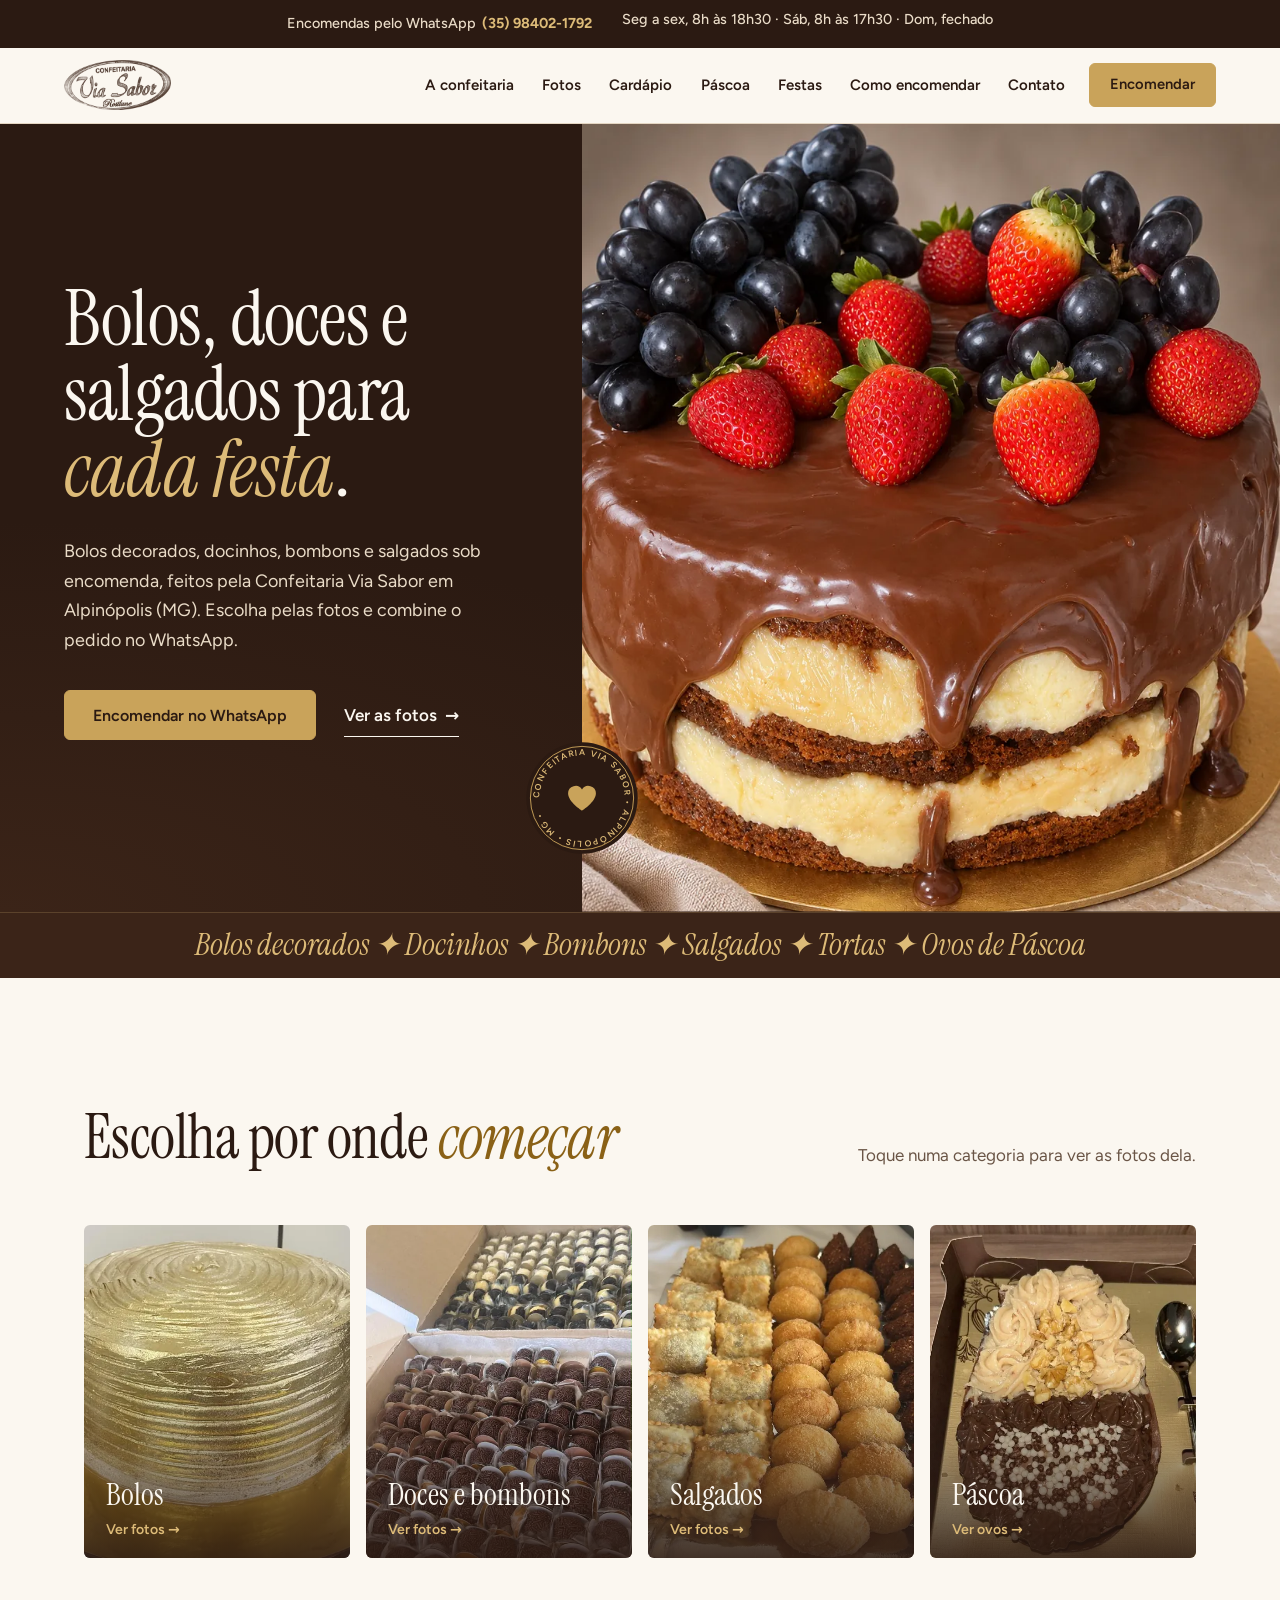
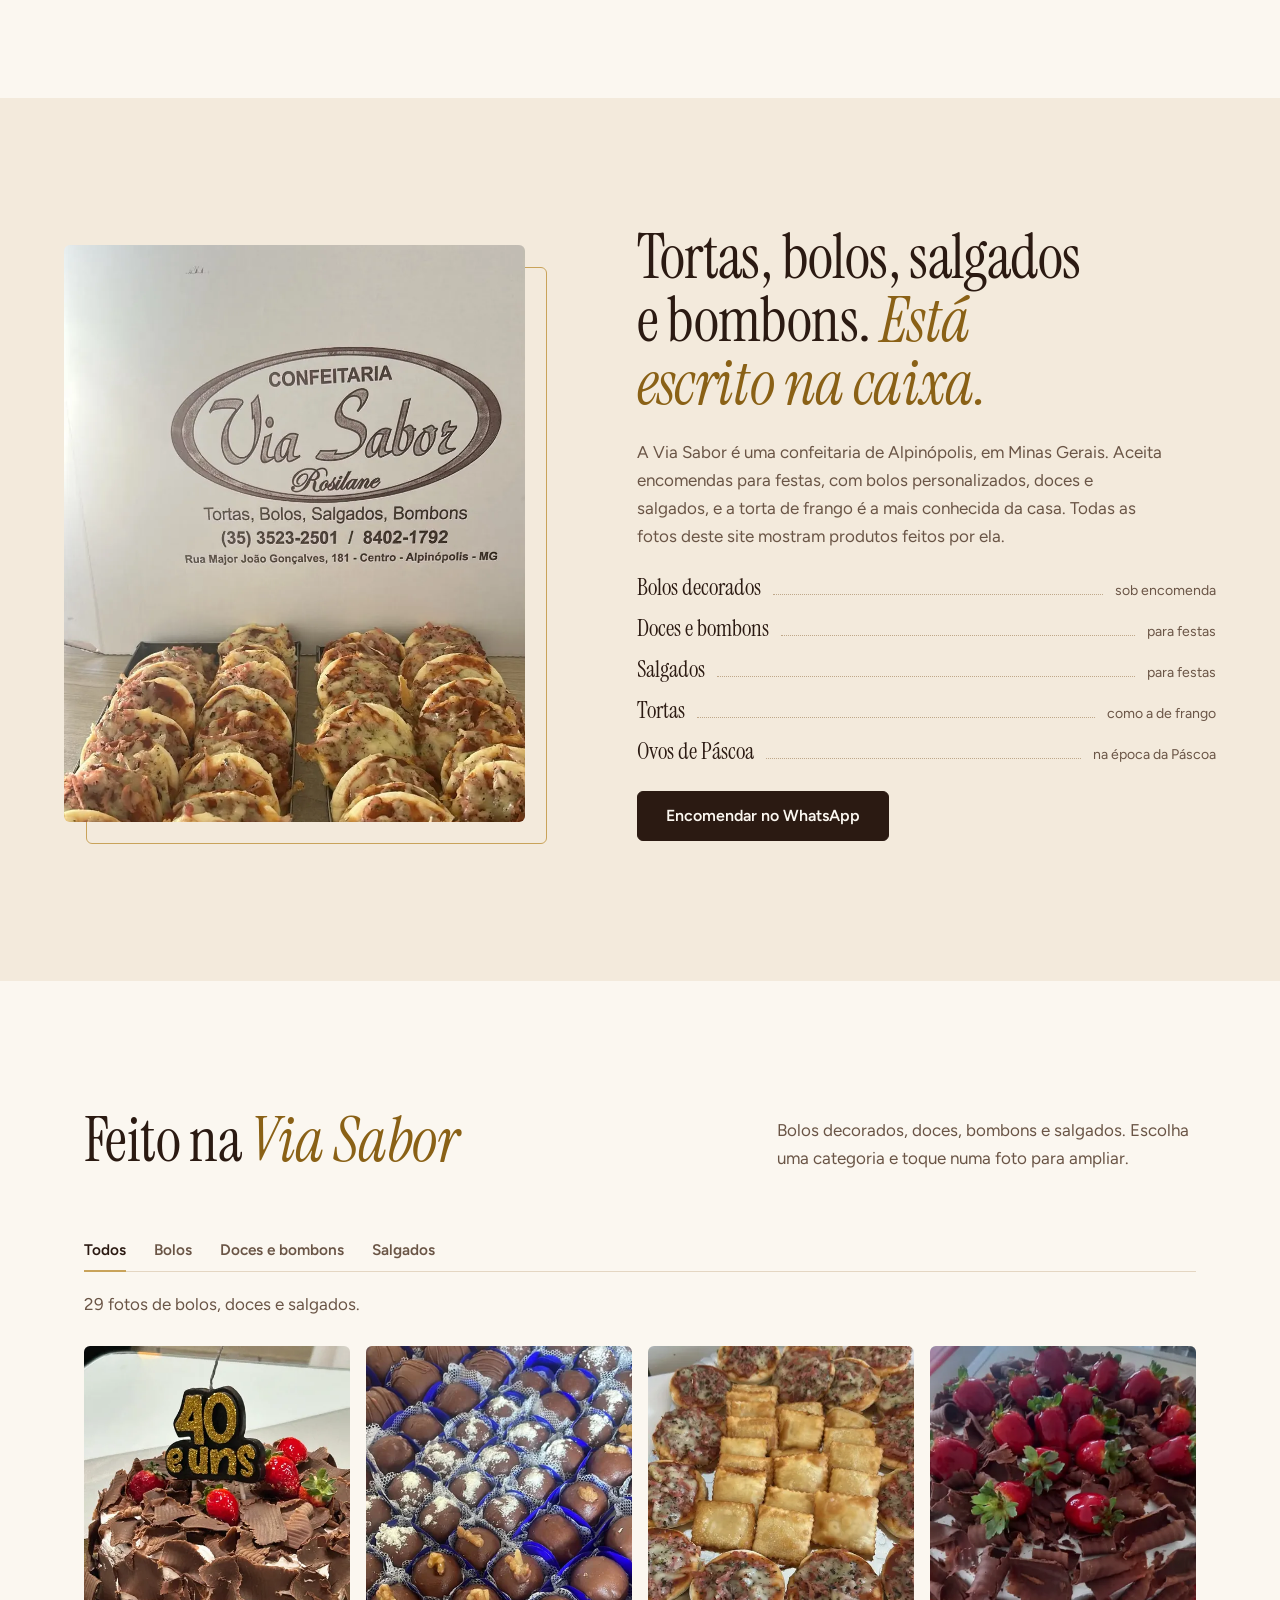
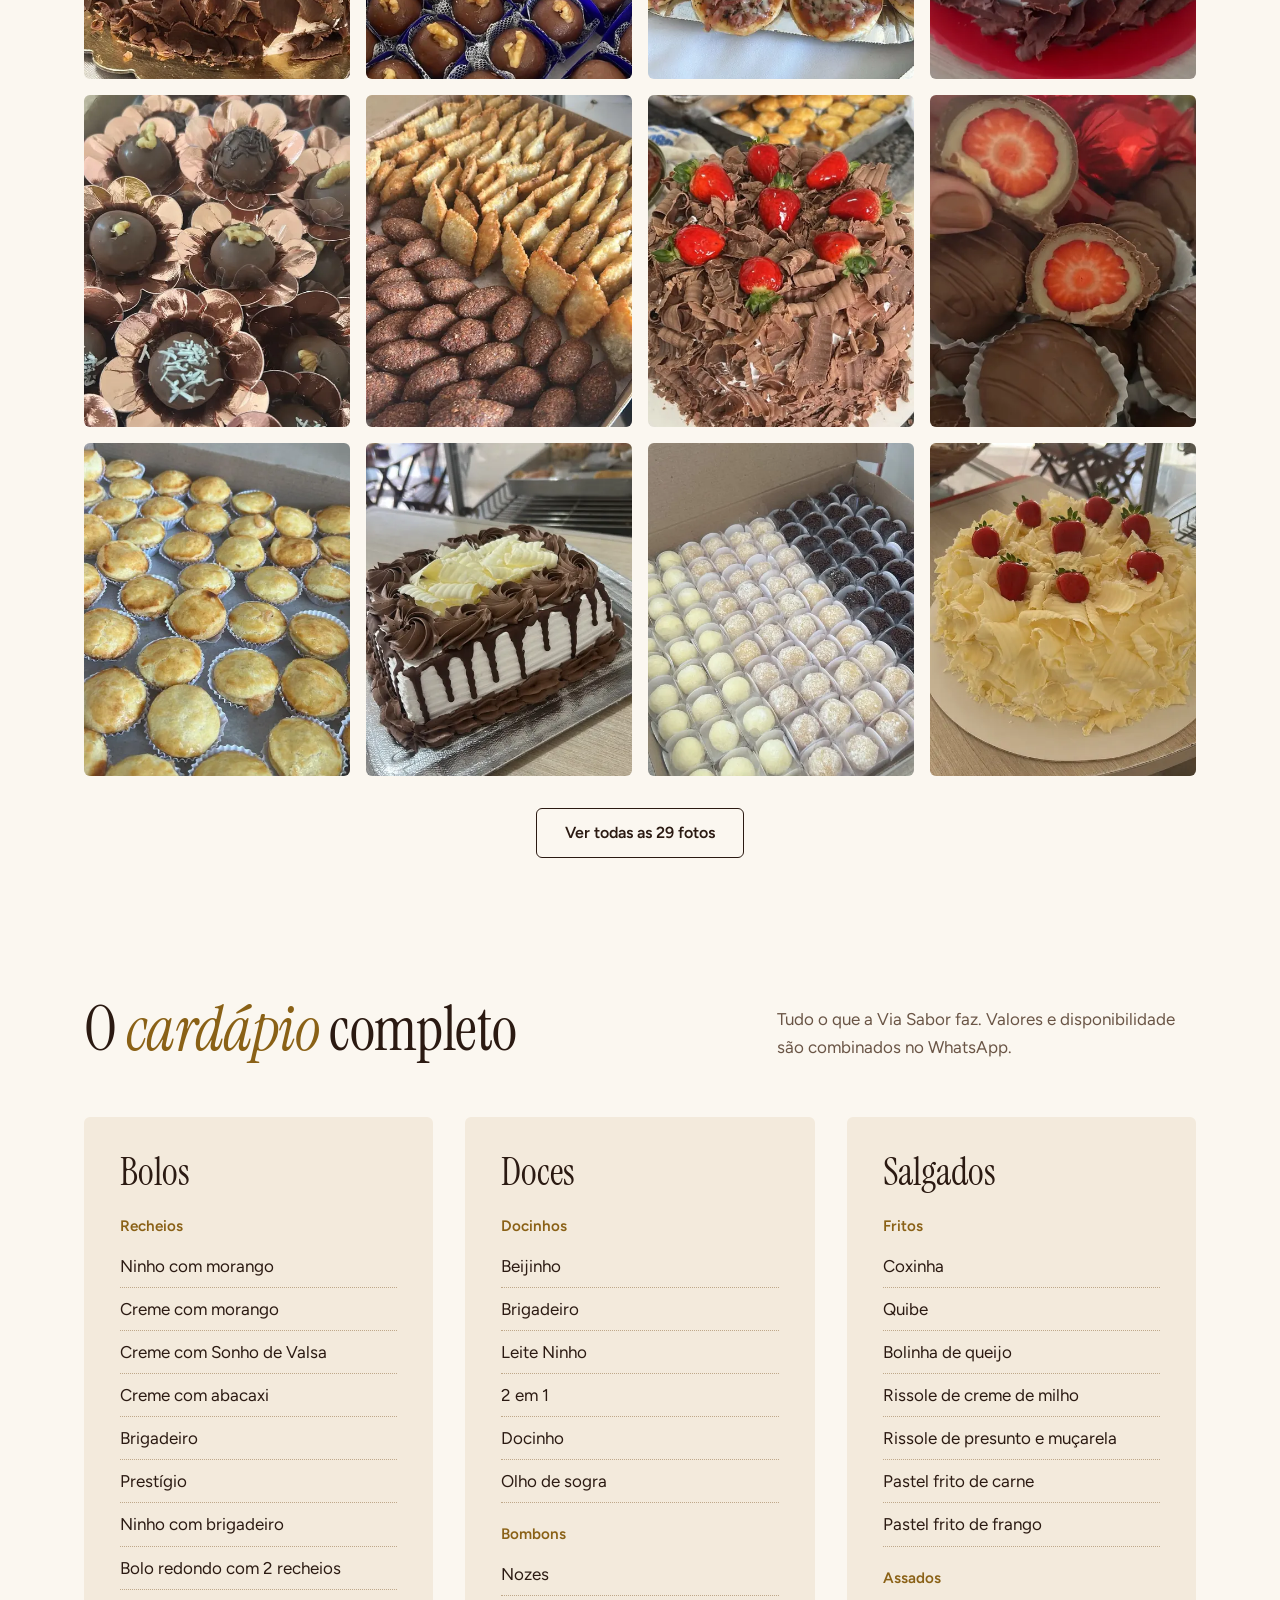
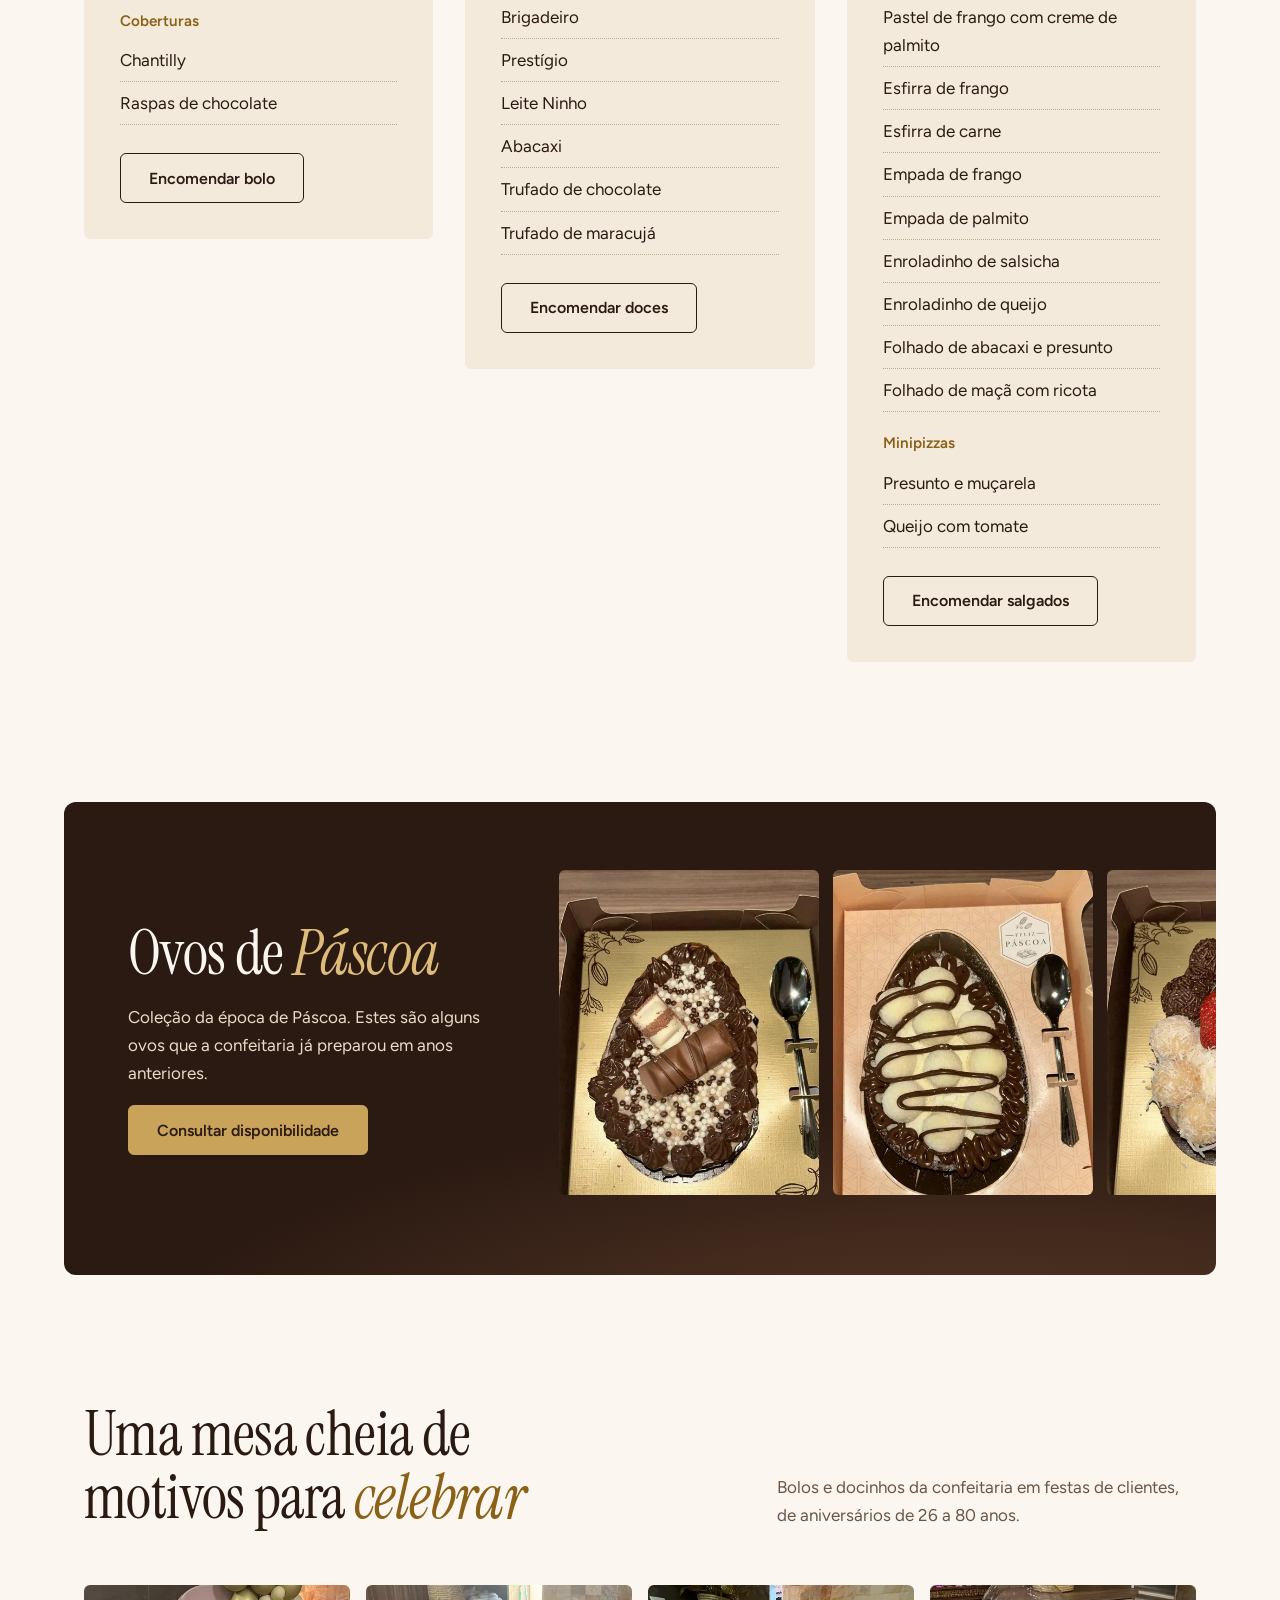
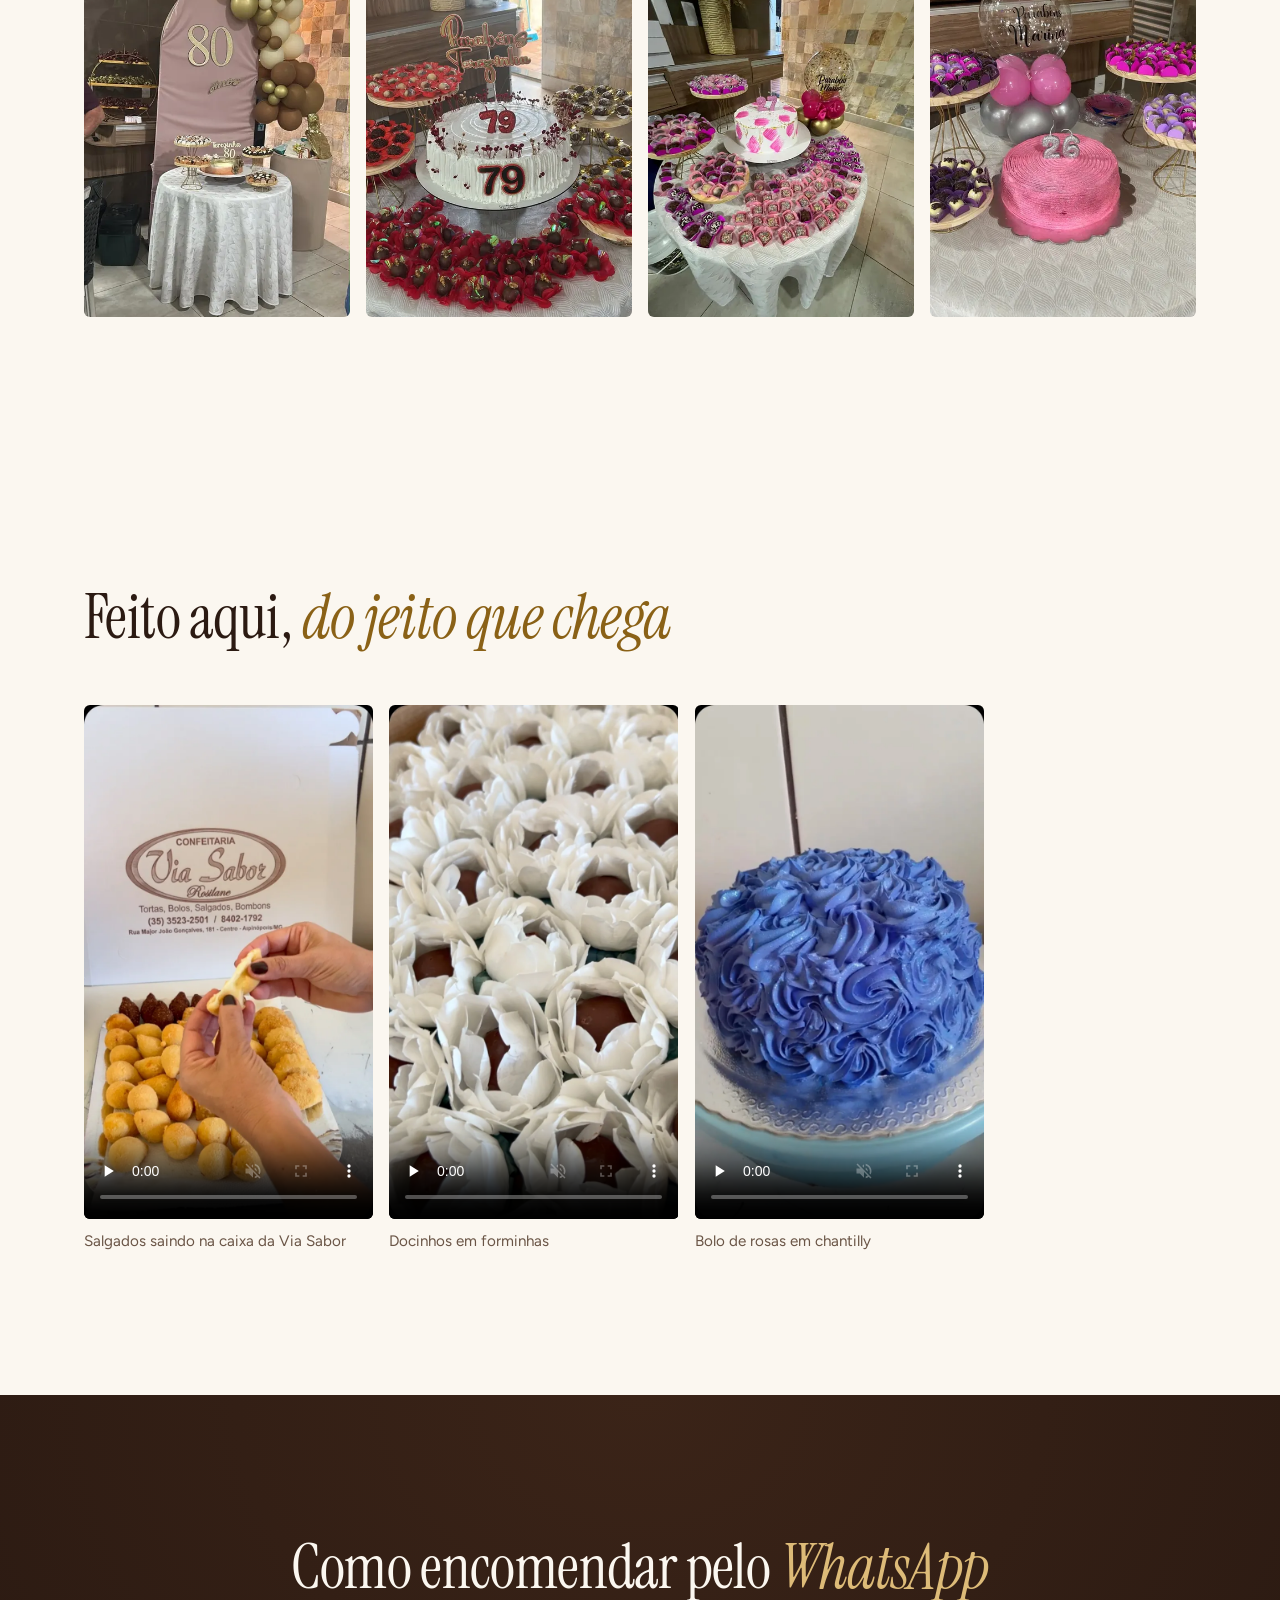
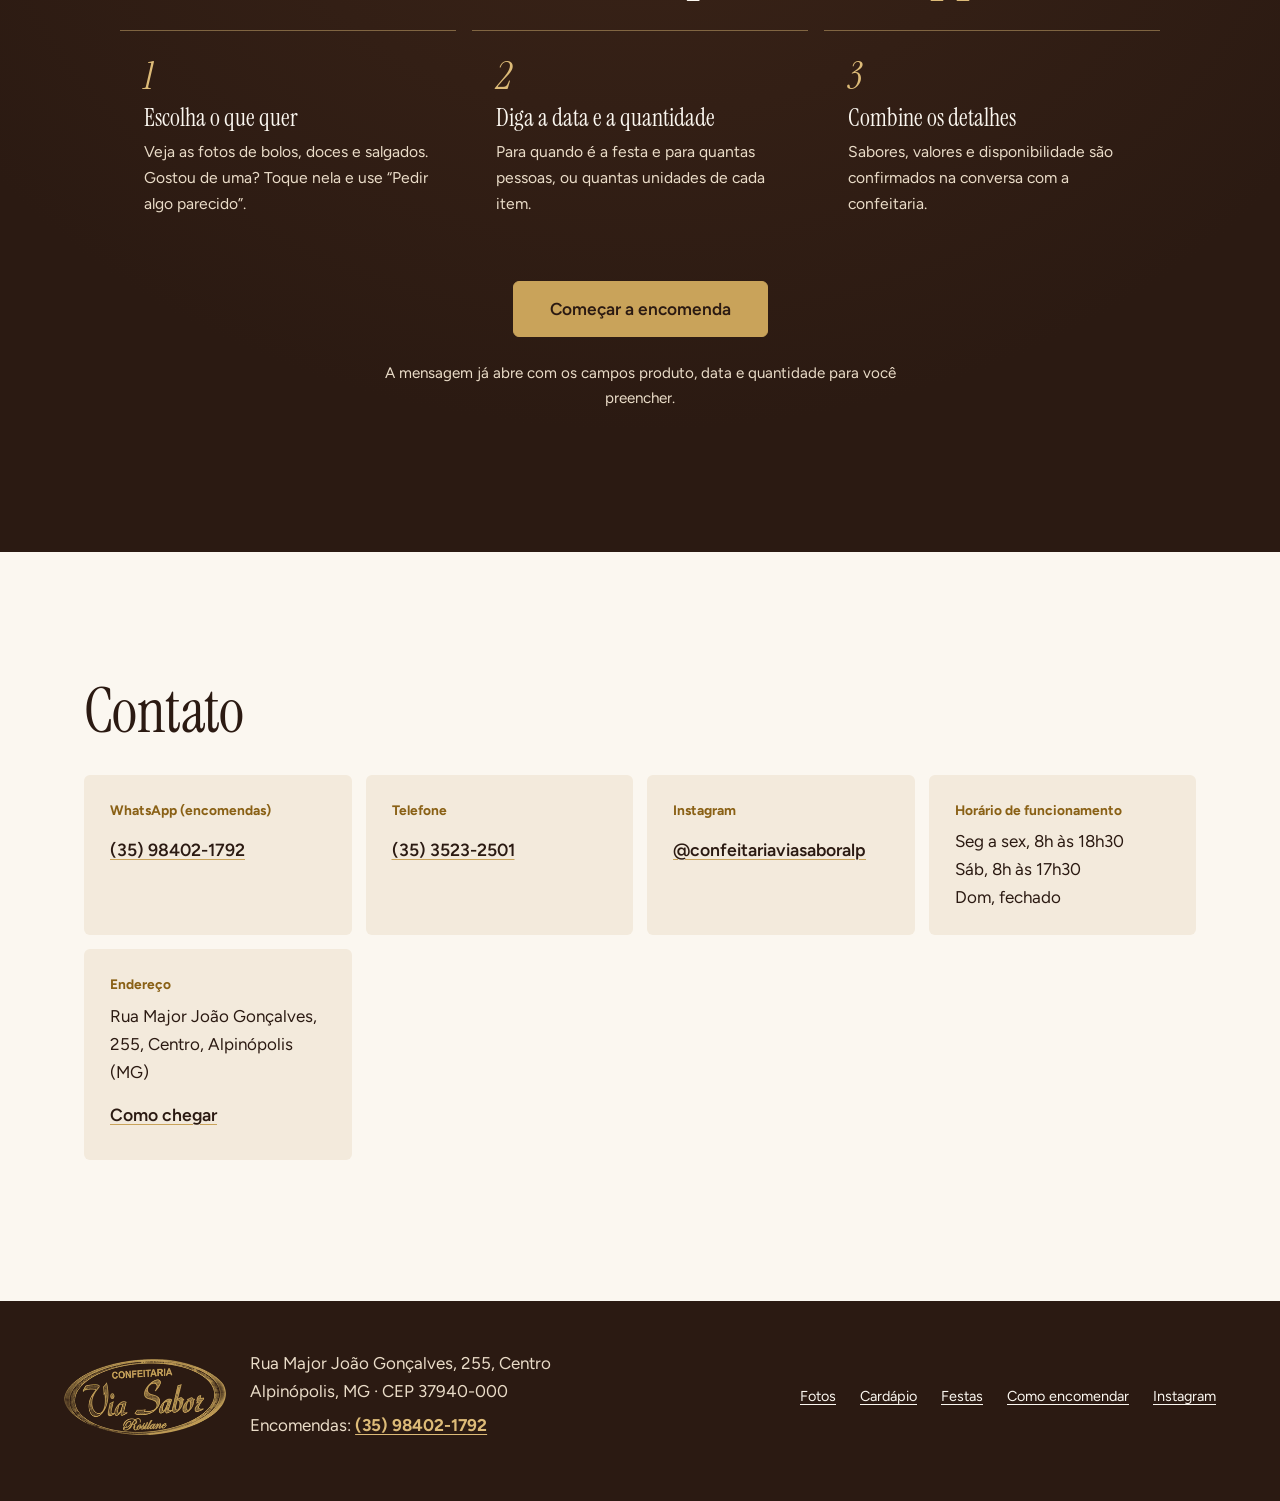
==== commit 66fa51df: "feat: cardápio completo de bolos, doces e salgados (sem preços) Co-Authored-By: Claude Opus 5.5 <nor" ====
--- a/index.html
+++ b/index.html
@@ -58,6 +58,7 @@
   <nav id="menu" class="menu" aria-label="Principal">
     <a href="#sobre">A confeitaria</a>
     <a href="#produtos">Fotos</a>
+    <a href="#cardapio">Cardápio</a>
     <a href="#pascoa">Páscoa</a>
     <a href="#celebracoes">Festas</a>
     <a href="#como-encomendar">Como encomendar</a>
@@ -154,6 +155,52 @@
     <noscript><p>Veja mais fotos no <a href="https://www.instagram.com/confeitariaviasaboralp/">Instagram @confeitariaviasaboralp</a>.</p></noscript>
   </section>
 
+  <section id="cardapio" class="secao sabores" aria-labelledby="cardapio-titulo">
+    <div class="secao-cabeca" data-revelar>
+      <div>
+        <h2 id="cardapio-titulo">O <em>cardápio</em> completo</h2>
+      </div>
+      <p>Tudo o que a Via Sabor faz. Valores e disponibilidade são combinados no WhatsApp.</p>
+    </div>
+    <div class="sabores-grade">
+      <article class="sabores-grupo" data-revelar>
+        <h3>Bolos</h3>
+        <h4>Recheios</h4>
+        <ul>
+          <li>Ninho com morango</li><li>Creme com morango</li><li>Creme com Sonho de Valsa</li><li>Creme com abacaxi</li>
+          <li>Brigadeiro</li><li>Prestígio</li><li>Ninho com brigadeiro</li><li>Bolo redondo com 2 recheios</li>
+        </ul>
+        <h4>Coberturas</h4>
+        <ul><li>Chantilly</li><li>Raspas de chocolate</li></ul>
+        <a class="botao botao-contorno-escuro" data-whatsapp data-msg="Olá, vi o cardápio no site da Confeitaria Via Sabor e gostaria de encomendar um bolo.&#10;Recheio:&#10;Cobertura:&#10;Data:&#10;Quantidade de pessoas:" href="#contato" target="_blank" rel="noopener">Encomendar bolo</a>
+      </article>
+      <article class="sabores-grupo" data-revelar>
+        <h3>Doces</h3>
+        <h4>Docinhos</h4>
+        <ul><li>Beijinho</li><li>Brigadeiro</li><li>Leite Ninho</li><li>2 em 1</li><li>Docinho</li><li>Olho de sogra</li></ul>
+        <h4>Bombons</h4>
+        <ul><li>Nozes</li><li>Brigadeiro</li><li>Prestígio</li><li>Leite Ninho</li><li>Abacaxi</li><li>Trufado de chocolate</li><li>Trufado de maracujá</li></ul>
+        <a class="botao botao-contorno-escuro" data-whatsapp data-msg="Olá, vi o cardápio no site da Confeitaria Via Sabor e gostaria de encomendar doces.&#10;Sabores:&#10;Data:&#10;Quantidade:" href="#contato" target="_blank" rel="noopener">Encomendar doces</a>
+      </article>
+      <article class="sabores-grupo" data-revelar>
+        <h3>Salgados</h3>
+        <h4>Fritos</h4>
+        <ul>
+          <li>Coxinha</li><li>Quibe</li><li>Bolinha de queijo</li><li>Rissole de creme de milho</li><li>Rissole de presunto e muçarela</li>
+          <li>Pastel frito de carne</li><li>Pastel frito de frango</li>
+        </ul>
+        <h4>Assados</h4>
+        <ul>
+          <li>Pastel de frango com creme de palmito</li><li>Esfirra de frango</li><li>Esfirra de carne</li><li>Empada de frango</li><li>Empada de palmito</li>
+          <li>Enroladinho de salsicha</li><li>Enroladinho de queijo</li><li>Folhado de abacaxi e presunto</li><li>Folhado de maçã com ricota</li>
+        </ul>
+        <h4>Minipizzas</h4>
+        <ul><li>Presunto e muçarela</li><li>Queijo com tomate</li></ul>
+        <a class="botao botao-contorno-escuro" data-whatsapp data-msg="Olá, vi o cardápio no site da Confeitaria Via Sabor e gostaria de encomendar salgados.&#10;Sabores:&#10;Data:&#10;Quantidade:" href="#contato" target="_blank" rel="noopener">Encomendar salgados</a>
+      </article>
+    </div>
+  </section>
+
   <section id="pascoa" class="pascoa" aria-labelledby="pascoa-titulo">
     <div class="pascoa-cartao">
       <div class="pascoa-texto" data-revelar>
@@ -248,6 +295,7 @@
   <p>Rua Major João Gonçalves, 255, Centro<br>Alpinópolis, MG · CEP 37940-000<br>Encomendas: <a data-whatsapp data-wa-numero href="#contato" target="_blank" rel="noopener">(35) 98402-1792</a></p>
   <nav aria-label="Rodapé">
     <a href="#produtos">Fotos</a>
+    <a href="#cardapio">Cardápio</a>
     <a href="#celebracoes">Festas</a>
     <a href="#como-encomendar">Como encomendar</a>
     <a data-instagram href="https://www.instagram.com/confeitariaviasaboralp/" target="_blank" rel="noopener">Instagram</a>
--- a/styles.css
+++ b/styles.css
@@ -353,3 +353,14 @@
 .videos-lista video{display:block;width:100%;height:auto;aspect-ratio:9/16;object-fit:cover;border-radius:var(--raio);background:var(--chocolate-2)}
 .videos-lista figcaption{margin-top:10px;font-size:.95rem;color:var(--tinta-suave)}
 @media (max-width:699px){.videos-lista{grid-auto-flow:column;grid-template-columns:none;grid-auto-columns:62vw;overflow-x:auto;scroll-snap-type:x mandatory}.videos-lista li{scroll-snap-align:start}}
+
+/* Cardápio completo (sem preços) */
+.sabores { padding-top: 0; }
+.sabores-grade { display: grid; grid-template-columns: repeat(3, 1fr); gap: clamp(20px, 3vw, 32px); align-items: start; }
+.sabores-grupo { background: var(--creme); border-radius: var(--raio); padding: clamp(24px, 3vw, 36px); display: grid; justify-items: start; }
+.sabores-grupo h3 { font: 400 clamp(2rem, 3vw, 2.5rem)/1 var(--serifa); margin: 0 0 4px; }
+.sabores-grupo h4 { font: 600 .95rem/1.3 var(--texto); color: var(--dourado-texto); margin: 22px 0 8px; }
+.sabores-grupo ul { list-style: none; margin: 0; padding: 0; width: 100%; }
+.sabores-grupo li { padding: 7px 0; border-bottom: 1px dotted #BFA88A; }
+.sabores-grupo .botao { margin-top: 28px; }
+@media (max-width: 900px) { .sabores-grade { grid-template-columns: 1fr; } }
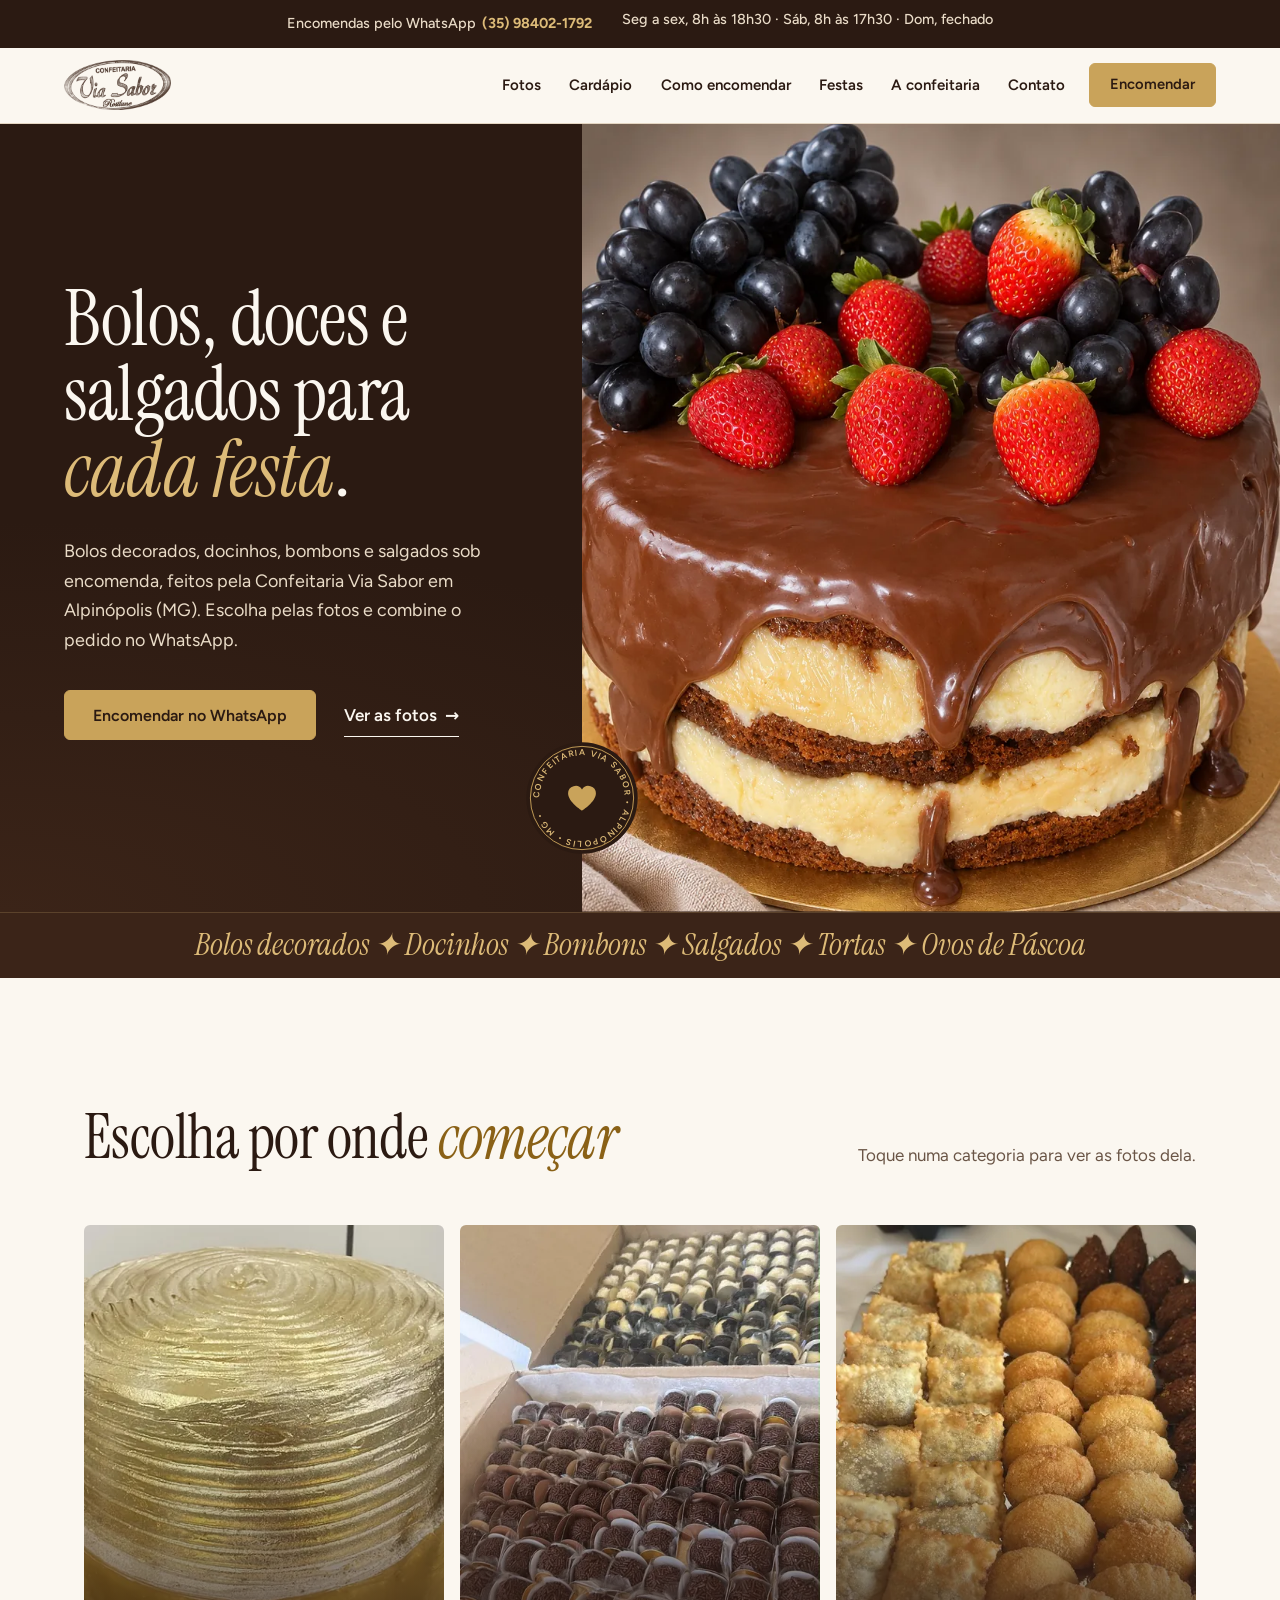
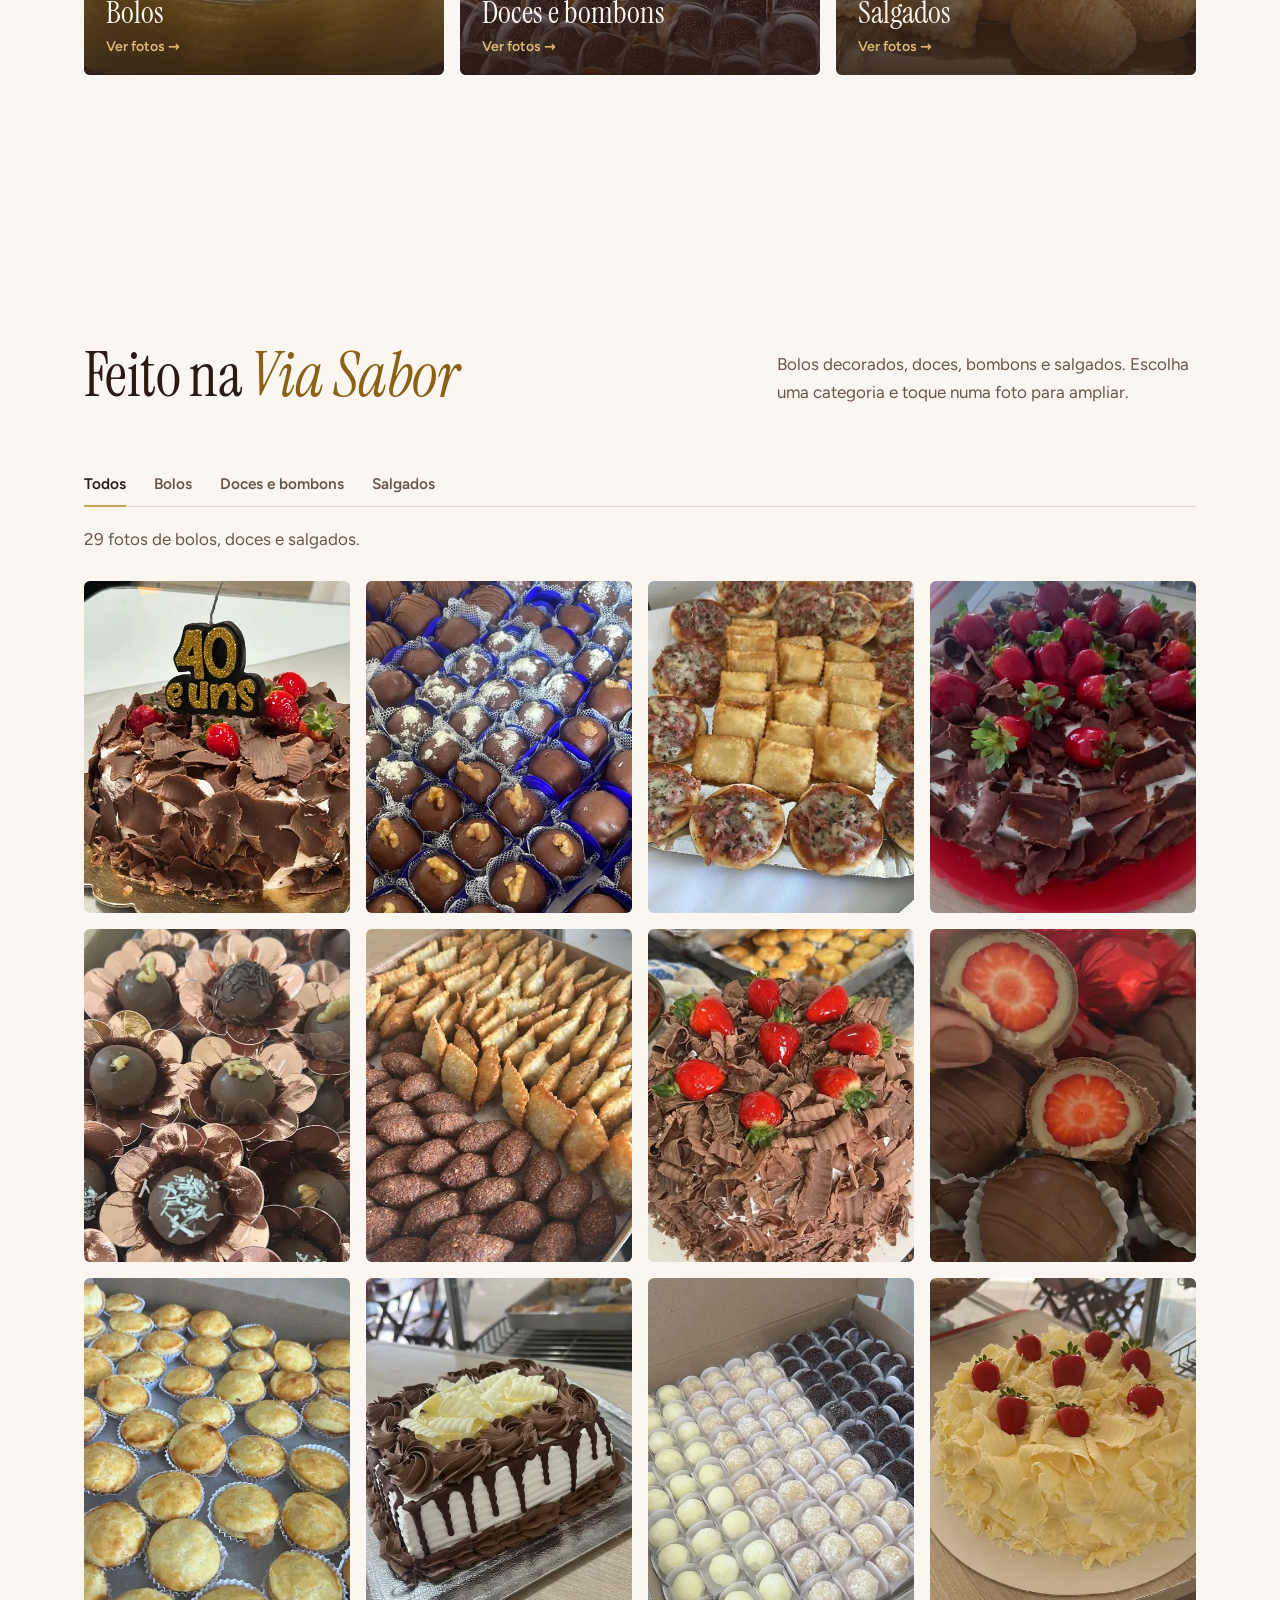
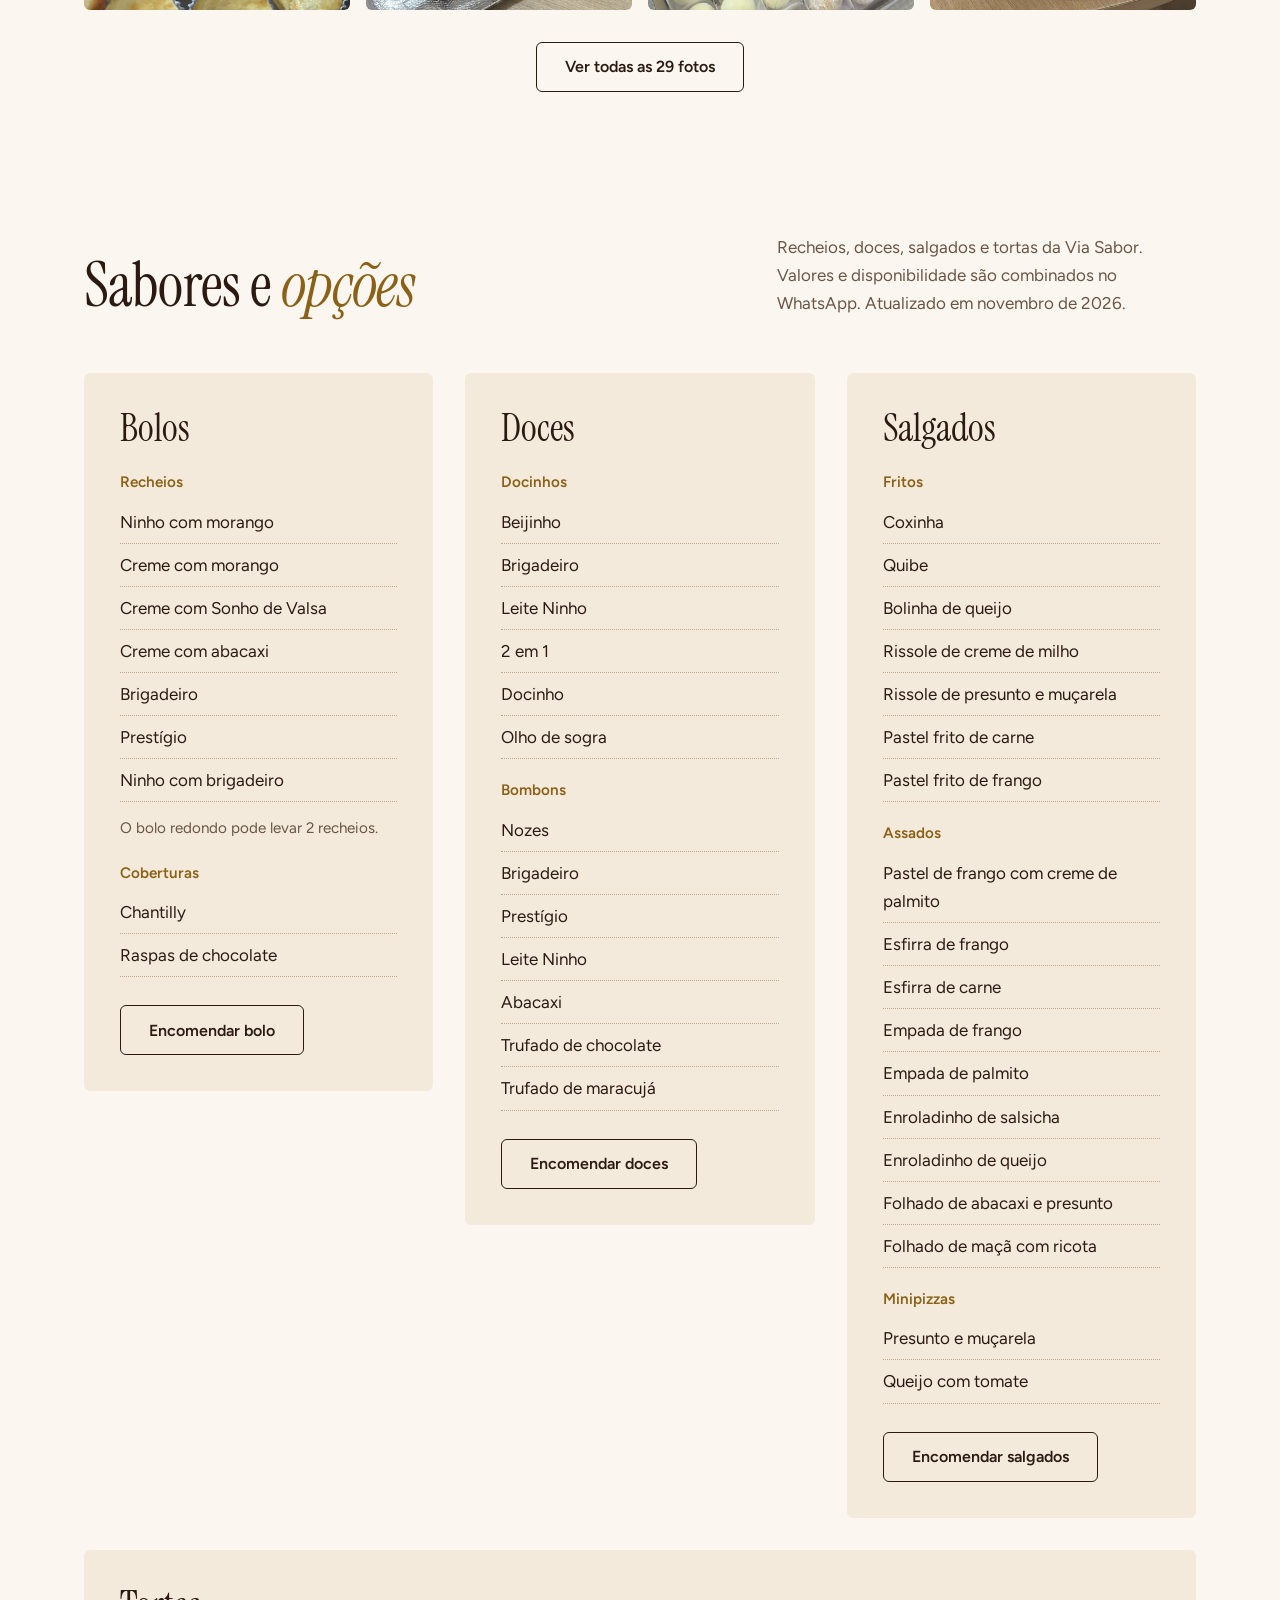
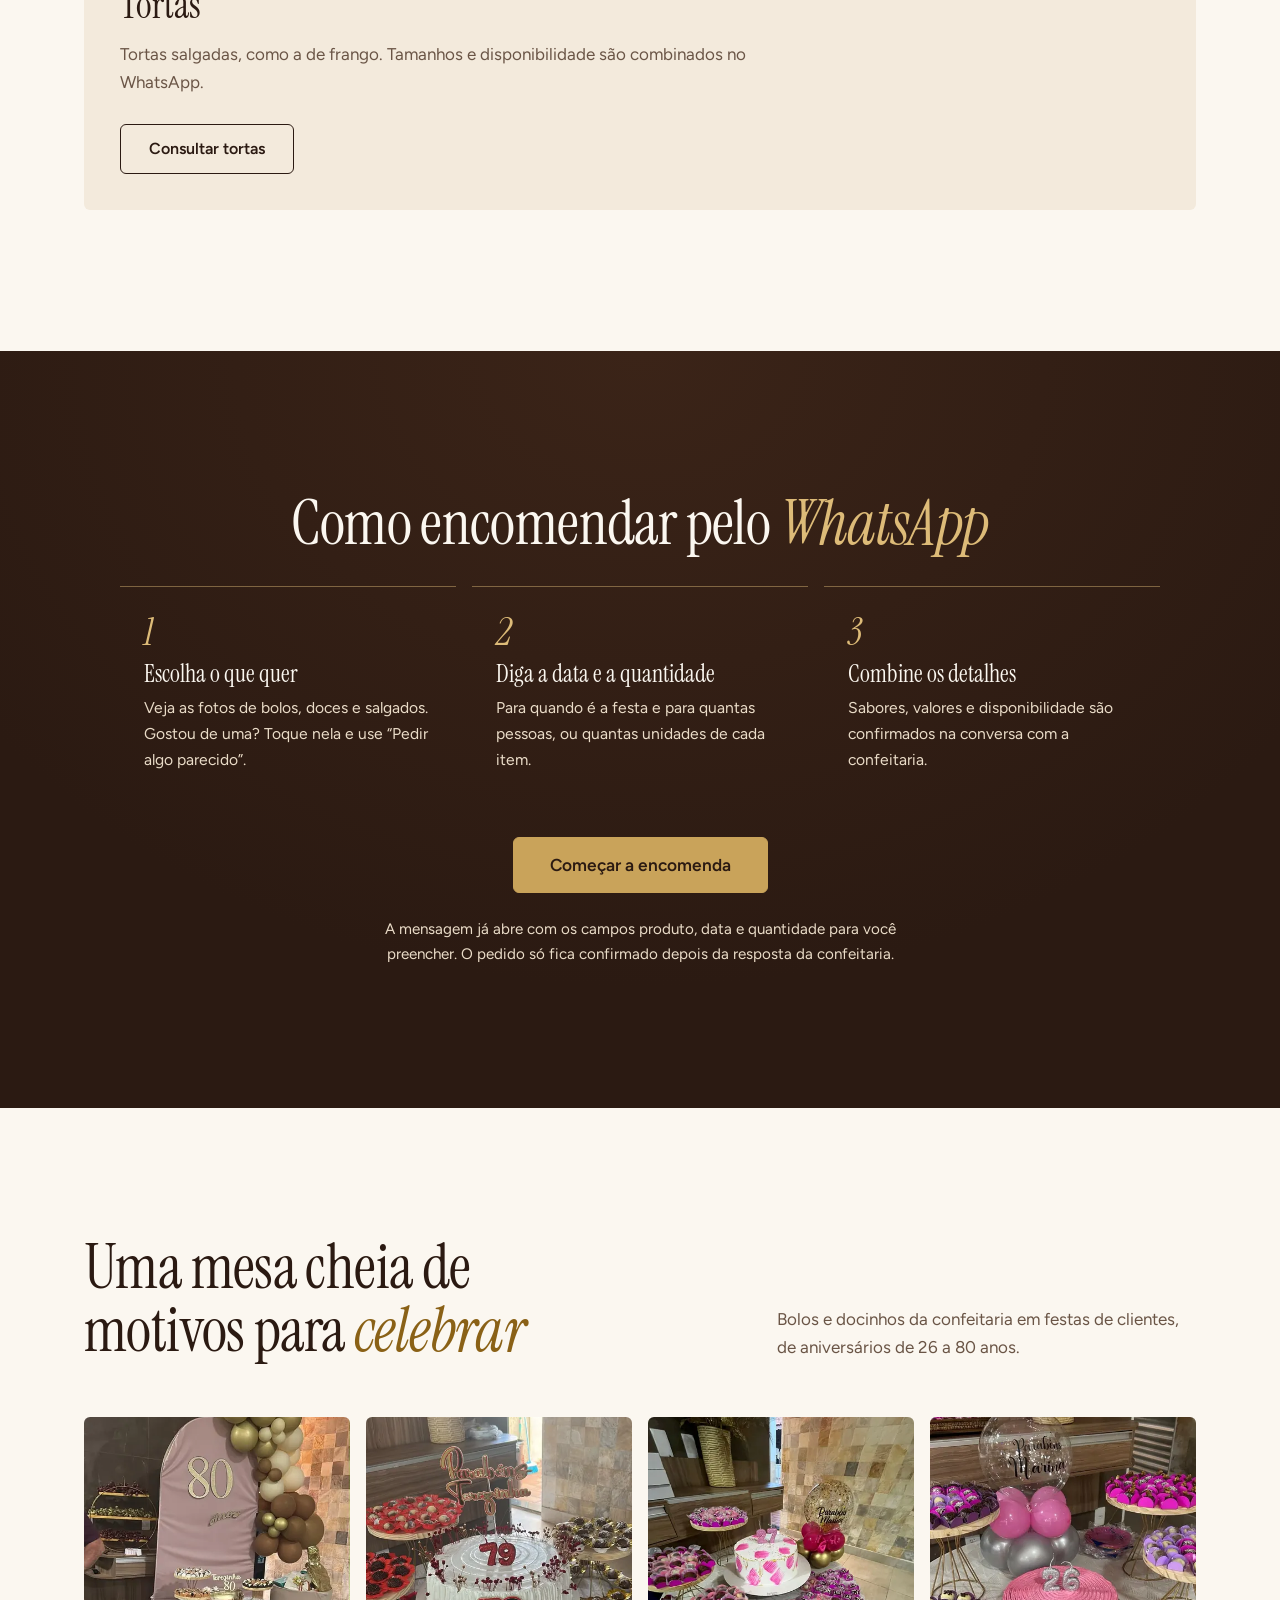
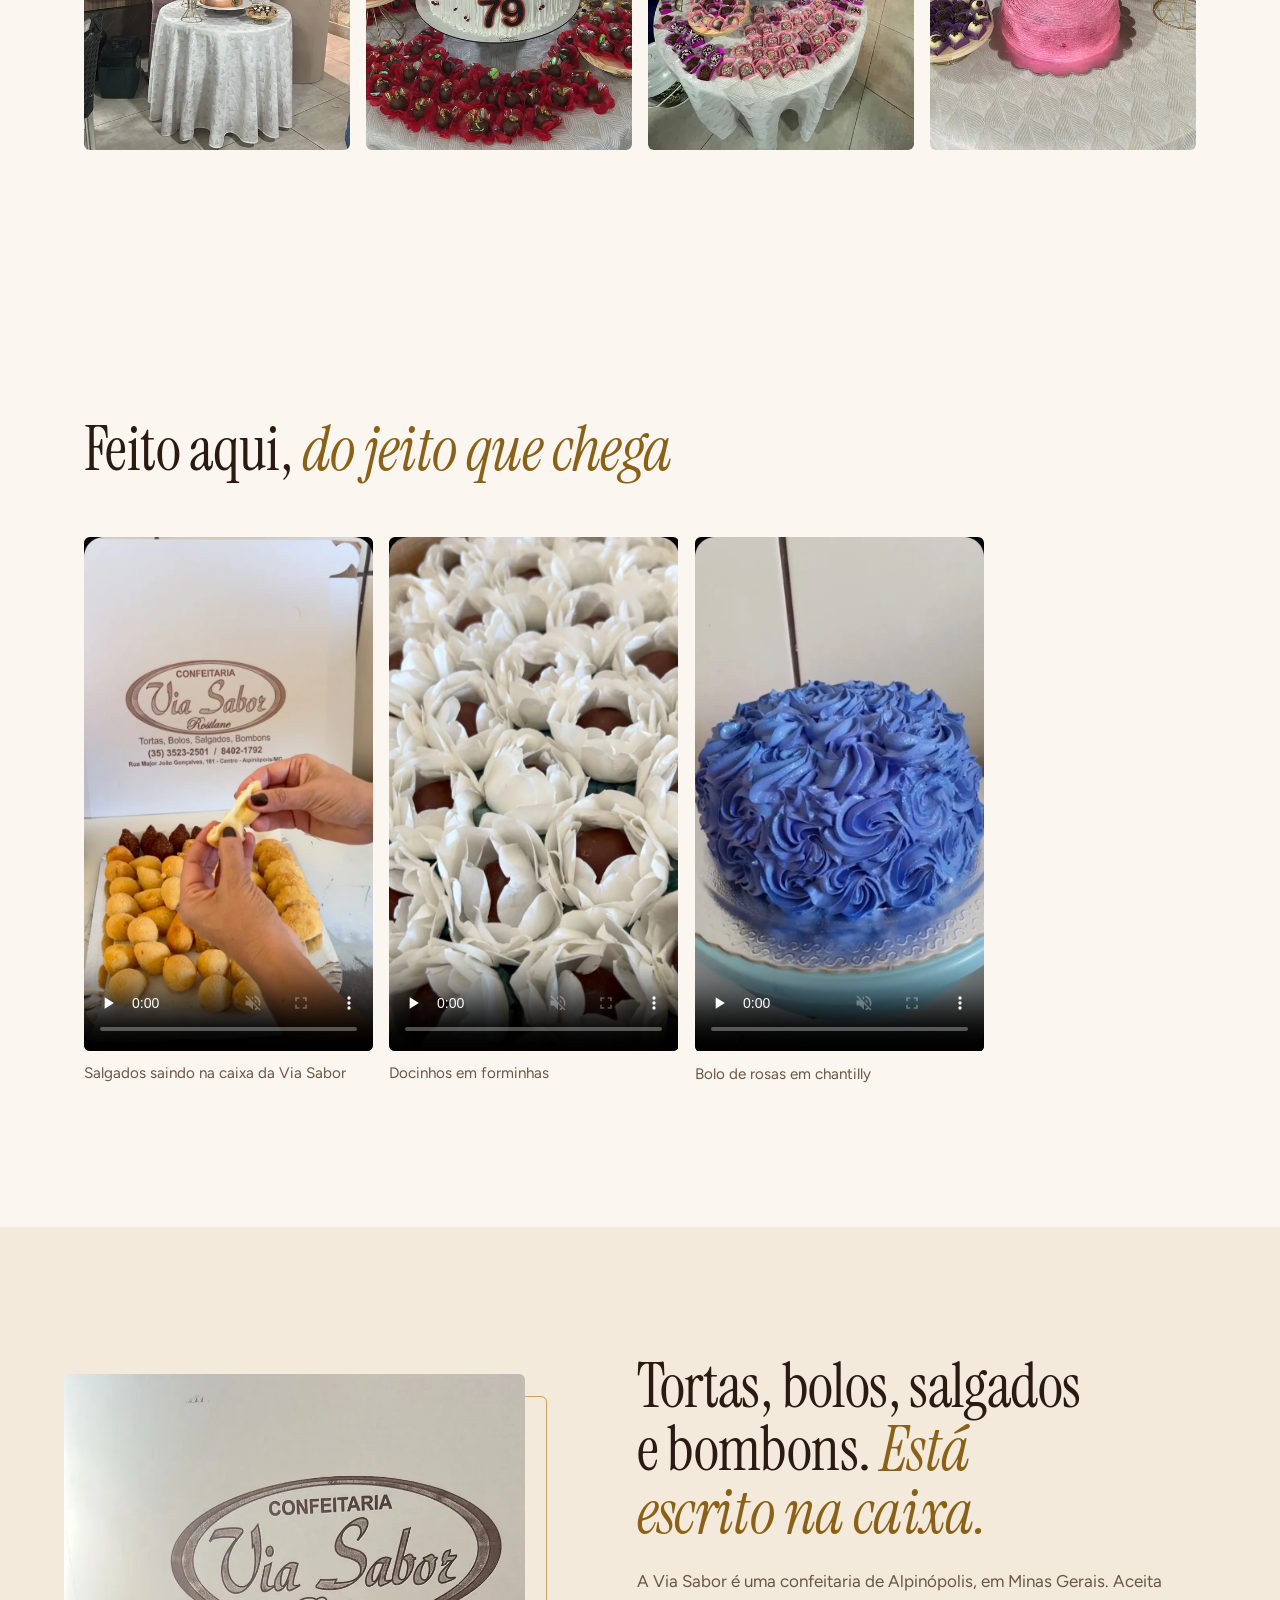
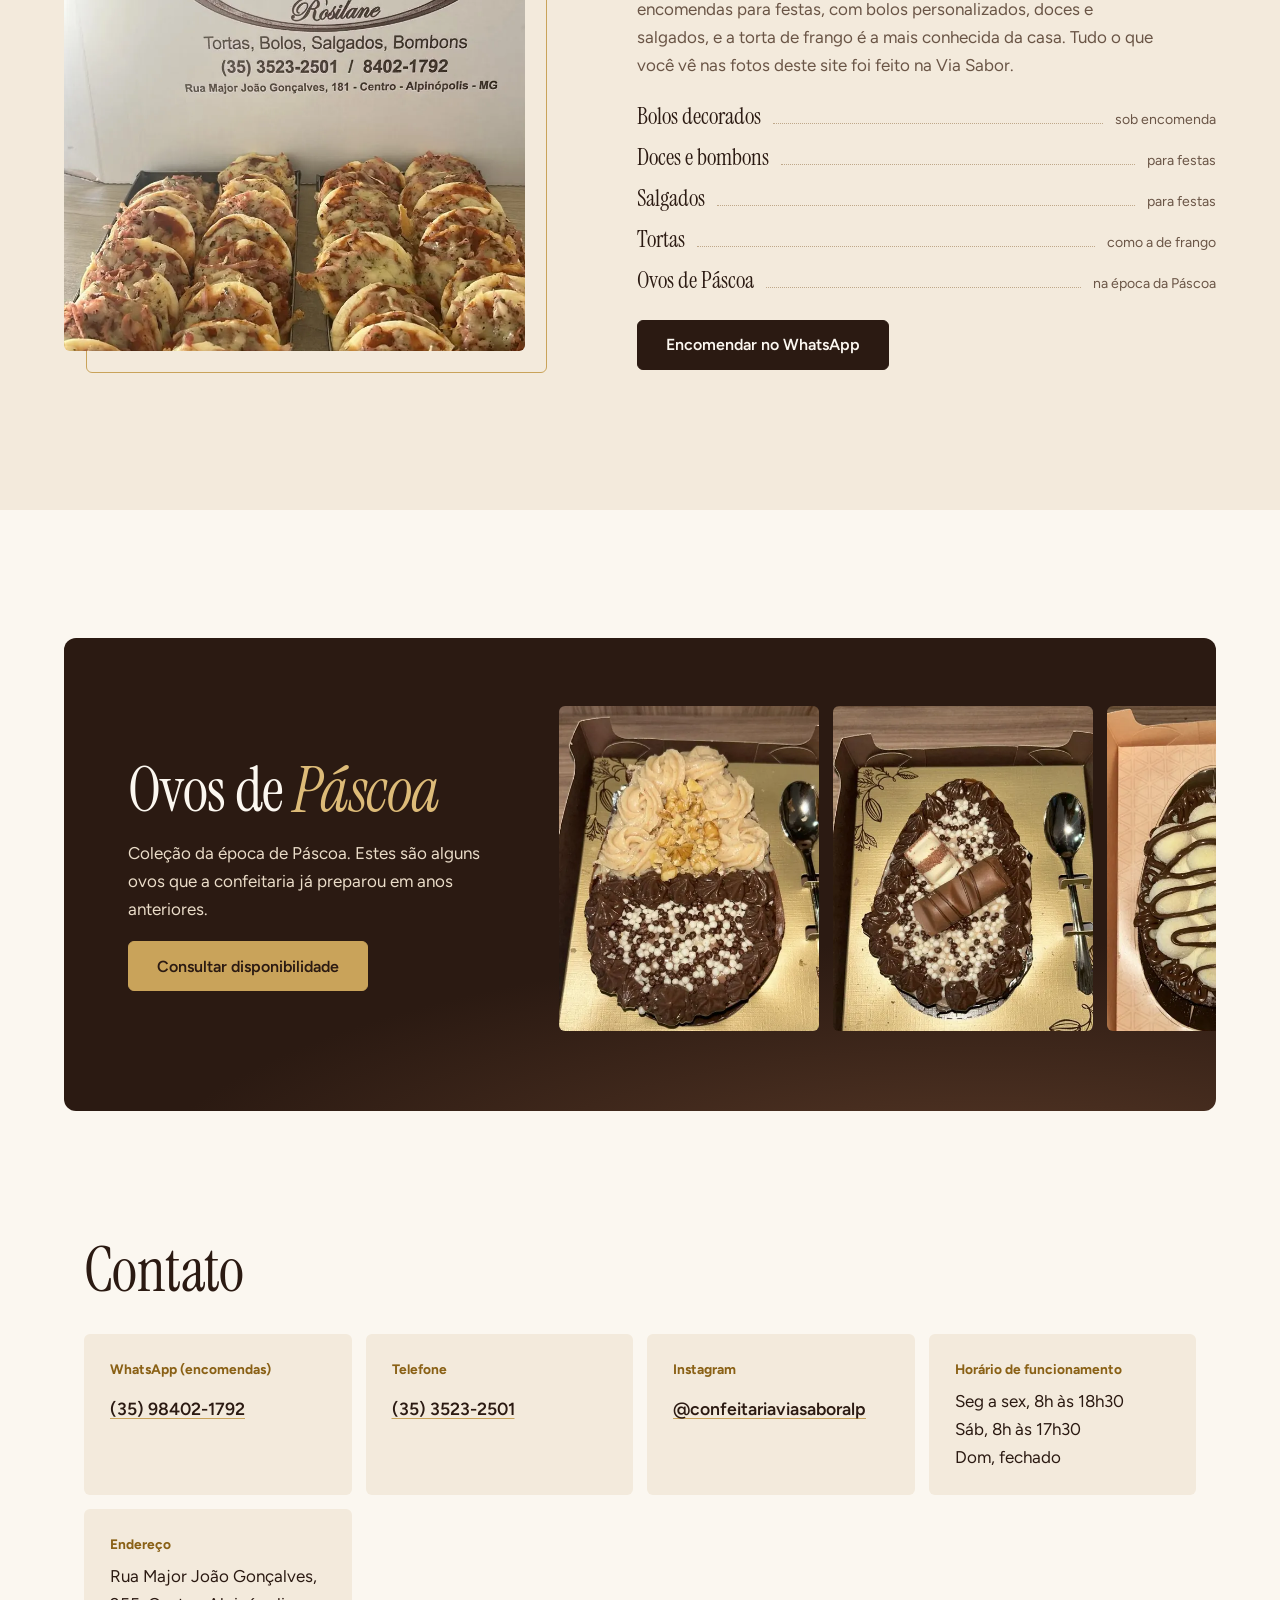
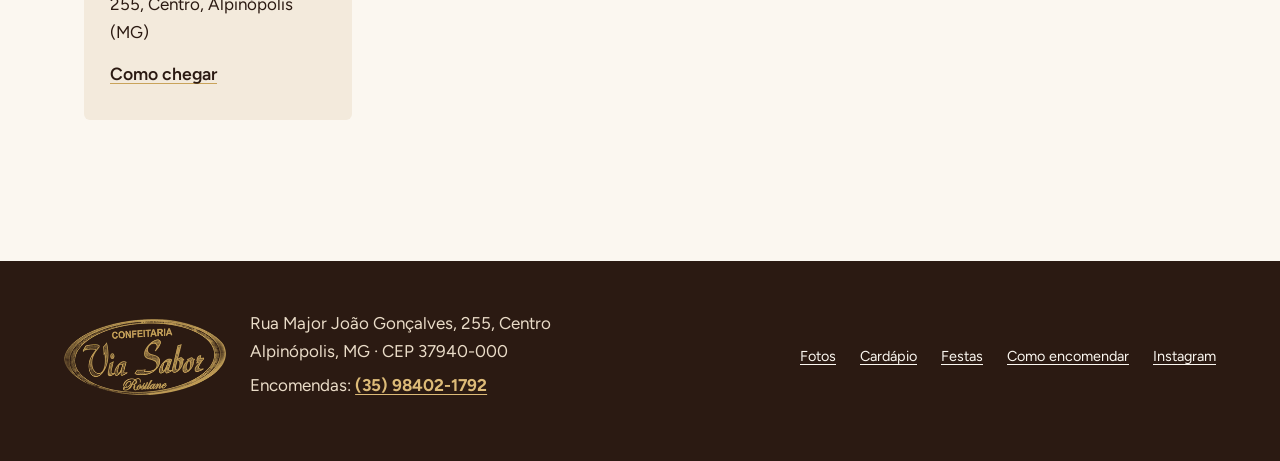
==== commit c44b033d: "feat: ordem de compra, tortas no cardápio, Páscoa em segundo plano e link direto da foto - seções: f" ====
--- a/index.html
+++ b/index.html
@@ -20,7 +20,7 @@
 <link rel="icon" href="assets/icone.svg" type="image/svg+xml">
 <link rel="preload" href="assets/fonts/instrument-serif.woff2" as="font" type="font/woff2" crossorigin>
 <link rel="preload" href="assets/img/bolo-calda-frutas-capa-900.webp" as="image" imagesrcset="assets/img/bolo-calda-frutas-capa-480.webp 480w, assets/img/bolo-calda-frutas-capa-900.webp 900w, assets/img/bolo-calda-frutas-capa-1172.webp 1172w" imagesizes="(min-width: 900px) 55vw, 100vw">
-<link rel="stylesheet" href="styles.css?v=11">
+<link rel="stylesheet" href="styles.css?v=12">
 <script type="application/ld+json">
 {
   "@context": "https://schema.org",
@@ -56,12 +56,11 @@
     <span class="menu-icone" aria-hidden="true"></span>Menu
   </button>
   <nav id="menu" class="menu" aria-label="Principal">
-    <a href="#sobre">A confeitaria</a>
     <a href="#produtos">Fotos</a>
     <a href="#cardapio">Cardápio</a>
-    <a href="#pascoa">Páscoa</a>
+    <a href="#como-encomendar">Como encomendar</a>
     <a href="#celebracoes">Festas</a>
-    <a href="#como-encomendar">Como encomendar</a>
+    <a href="#sobre">A confeitaria</a>
     <a href="#contato">Contato</a>
   </nav>
   <a class="botao botao-pequeno topo-encomendar" data-whatsapp href="#contato" target="_blank" rel="noopener">Encomendar</a>
@@ -114,31 +113,7 @@
       <li data-revelar><a class="cat" href="#produtos" data-filtro="salgados">
         <img src="assets/img/salgados-pasteis-coxinhas-quibes-480.webp" srcset="assets/img/salgados-pasteis-coxinhas-quibes-480.webp 480w, assets/img/salgados-pasteis-coxinhas-quibes-720.webp 720w" sizes="(min-width: 900px) 25vw, 50vw" width="720" height="1280" alt="" loading="lazy">
         <span class="cat-nome">Salgados</span><span class="cat-mais">Ver fotos <span aria-hidden="true">→</span></span></a></li>
-      <li data-revelar><a class="cat" href="#pascoa">
-        <img src="assets/img/ovo-nozes-480.webp" srcset="assets/img/ovo-nozes-480.webp 480w, assets/img/ovo-nozes-720.webp 720w" sizes="(min-width: 900px) 25vw, 50vw" width="720" height="1280" alt="" loading="lazy">
-        <span class="cat-nome">Páscoa</span><span class="cat-mais">Ver ovos <span aria-hidden="true">→</span></span></a></li>
     </ul>
-  </section>
-
-  <section id="sobre" class="historia" aria-labelledby="sobre-titulo">
-    <div class="historia-foto" data-revelar>
-      <img src="assets/img/salgados-minipizzas-900.webp"
-           srcset="assets/img/salgados-minipizzas-480.webp 480w, assets/img/salgados-minipizzas-900.webp 900w"
-           sizes="(min-width: 900px) 40vw, 90vw" width="900" height="1600" loading="lazy"
-           alt="Minipizzas em bandejas na frente da caixa da Confeitaria Via Sabor">
-    </div>
-    <div class="historia-texto" data-revelar>
-      <h2 id="sobre-titulo">Tortas, bolos, salgados e bombons. <em>Está escrito na caixa.</em></h2>
-      <p>A Via Sabor é uma confeitaria de Alpinópolis, em Minas Gerais. Aceita encomendas para festas, com bolos personalizados, doces e salgados, e a torta de frango é a mais conhecida da casa. Todas as fotos deste site mostram produtos feitos por ela.</p>
-      <ul class="cardapio">
-        <li><span>Bolos decorados</span><small>sob encomenda</small></li>
-        <li><span>Doces e bombons</span><small>para festas</small></li>
-        <li><span>Salgados</span><small>para festas</small></li>
-        <li><span>Tortas</span><small>como a de frango</small></li>
-        <li><span>Ovos de Páscoa</span><small>na época da Páscoa</small></li>
-      </ul>
-      <a class="botao botao-escuro" data-whatsapp href="#contato" target="_blank" rel="noopener">Encomendar no WhatsApp</a>
-    </div>
   </section>
 
   <section id="produtos" class="secao produtos" aria-labelledby="produtos-titulo">
@@ -158,9 +133,9 @@
   <section id="cardapio" class="secao sabores" aria-labelledby="cardapio-titulo">
     <div class="secao-cabeca" data-revelar>
       <div>
-        <h2 id="cardapio-titulo">O <em>cardápio</em> completo</h2>
-      </div>
-      <p>Tudo o que a Via Sabor faz. Valores e disponibilidade são combinados no WhatsApp.</p>
+        <h2 id="cardapio-titulo">Sabores e <em>opções</em></h2>
+      </div>
+      <p>Recheios, doces, salgados e tortas da Via Sabor. Valores e disponibilidade são combinados no WhatsApp. Atualizado em novembro de 2026.</p>
     </div>
     <div class="sabores-grade">
       <article class="sabores-grupo" data-revelar>
@@ -168,8 +143,9 @@
         <h4>Recheios</h4>
         <ul>
           <li>Ninho com morango</li><li>Creme com morango</li><li>Creme com Sonho de Valsa</li><li>Creme com abacaxi</li>
-          <li>Brigadeiro</li><li>Prestígio</li><li>Ninho com brigadeiro</li><li>Bolo redondo com 2 recheios</li>
+          <li>Brigadeiro</li><li>Prestígio</li><li>Ninho com brigadeiro</li>
         </ul>
+        <p class="sabores-nota">O bolo redondo pode levar 2 recheios.</p>
         <h4>Coberturas</h4>
         <ul><li>Chantilly</li><li>Raspas de chocolate</li></ul>
         <a class="botao botao-contorno-escuro" data-whatsapp data-msg="Olá, vi o cardápio no site da Confeitaria Via Sabor e gostaria de encomendar um bolo.&#10;Recheio:&#10;Cobertura:&#10;Data:&#10;Quantidade de pessoas:" href="#contato" target="_blank" rel="noopener">Encomendar bolo</a>
@@ -198,18 +174,24 @@
         <ul><li>Presunto e muçarela</li><li>Queijo com tomate</li></ul>
         <a class="botao botao-contorno-escuro" data-whatsapp data-msg="Olá, vi o cardápio no site da Confeitaria Via Sabor e gostaria de encomendar salgados.&#10;Sabores:&#10;Data:&#10;Quantidade:" href="#contato" target="_blank" rel="noopener">Encomendar salgados</a>
       </article>
-    </div>
-  </section>
-
-  <section id="pascoa" class="pascoa" aria-labelledby="pascoa-titulo">
-    <div class="pascoa-cartao">
-      <div class="pascoa-texto" data-revelar>
-        <h2 id="pascoa-titulo">Ovos de <em>Páscoa</em></h2>
-        <p>Coleção da época de Páscoa. Estes são alguns ovos que a confeitaria já preparou em anos anteriores.</p>
-        <p class="pascoa-aviso" data-pascoa></p>
-        <a class="botao" data-whatsapp href="#contato" target="_blank" rel="noopener" data-msg="Olá, vi o site da Confeitaria Via Sabor e gostaria de saber sobre os ovos de Páscoa.">Consultar disponibilidade</a>
-      </div>
-      <ul class="faixa" data-cat="pascoa" aria-label="Fotos de ovos de Páscoa (role para o lado)" tabindex="0"></ul>
+      <article class="sabores-grupo sabores-tortas" data-revelar>
+        <h3>Tortas</h3>
+        <p>Tortas salgadas, como a de frango. Tamanhos e disponibilidade são combinados no WhatsApp.</p>
+        <a class="botao botao-contorno-escuro" data-whatsapp data-msg="Olá, vi o site da Confeitaria Via Sabor e gostaria de saber sobre as tortas.&#10;Torta:&#10;Data:&#10;Quantidade de pessoas:" href="#contato" target="_blank" rel="noopener">Consultar tortas</a>
+      </article>
+    </div>
+  </section>
+
+  <section id="como-encomendar" class="encomenda" aria-labelledby="encomenda-titulo">
+    <div data-revelar>
+      <h2 id="encomenda-titulo">Como encomendar pelo <em>WhatsApp</em></h2>
+      <ol class="passos">
+        <li><strong>Escolha o que quer</strong><span>Veja as fotos de bolos, doces e salgados. Gostou de uma? Toque nela e use “Pedir algo parecido”.</span></li>
+        <li><strong>Diga a data e a quantidade</strong><span>Para quando é a festa e para quantas pessoas, ou quantas unidades de cada item.</span></li>
+        <li><strong>Combine os detalhes</strong><span>Sabores, valores e disponibilidade são confirmados na conversa com a confeitaria.</span></li>
+      </ol>
+      <a class="botao botao-grande" data-whatsapp data-msg="Olá, vi o site da Confeitaria Via Sabor e gostaria de fazer uma encomenda.&#10;Produto:&#10;Data:&#10;Quantidade (pessoas ou unidades):" href="#contato" target="_blank" rel="noopener">Começar a encomenda</a>
+      <p class="encomenda-dica">A mensagem já abre com os campos produto, data e quantidade para você preencher. O pedido só fica confirmado depois da resposta da confeitaria.</p>
     </div>
   </section>
 
@@ -245,16 +227,36 @@
     </ul>
   </section>
 
-  <section id="como-encomendar" class="encomenda" aria-labelledby="encomenda-titulo">
-    <div data-revelar>
-      <h2 id="encomenda-titulo">Como encomendar pelo <em>WhatsApp</em></h2>
-      <ol class="passos">
-        <li><strong>Escolha o que quer</strong><span>Veja as fotos de bolos, doces e salgados. Gostou de uma? Toque nela e use “Pedir algo parecido”.</span></li>
-        <li><strong>Diga a data e a quantidade</strong><span>Para quando é a festa e para quantas pessoas, ou quantas unidades de cada item.</span></li>
-        <li><strong>Combine os detalhes</strong><span>Sabores, valores e disponibilidade são confirmados na conversa com a confeitaria.</span></li>
-      </ol>
-      <a class="botao botao-grande" data-whatsapp data-msg="Olá, vi o site da Confeitaria Via Sabor e gostaria de fazer uma encomenda.&#10;Produto:&#10;Data:&#10;Quantidade (pessoas ou unidades):" href="#contato" target="_blank" rel="noopener">Começar a encomenda</a>
-      <p class="encomenda-dica">A mensagem já abre com os campos produto, data e quantidade para você preencher.</p>
+  <section id="sobre" class="historia" aria-labelledby="sobre-titulo">
+    <div class="historia-foto" data-revelar>
+      <img src="assets/img/salgados-minipizzas-900.webp"
+           srcset="assets/img/salgados-minipizzas-480.webp 480w, assets/img/salgados-minipizzas-900.webp 900w"
+           sizes="(min-width: 900px) 40vw, 90vw" width="900" height="1600" loading="lazy"
+           alt="Minipizzas em bandejas na frente da caixa da Confeitaria Via Sabor">
+    </div>
+    <div class="historia-texto" data-revelar>
+      <h2 id="sobre-titulo">Tortas, bolos, salgados e bombons. <em>Está escrito na caixa.</em></h2>
+      <p>A Via Sabor é uma confeitaria de Alpinópolis, em Minas Gerais. Aceita encomendas para festas, com bolos personalizados, doces e salgados, e a torta de frango é a mais conhecida da casa. Tudo o que você vê nas fotos deste site foi feito na Via Sabor.</p>
+      <ul class="cardapio">
+        <li><span>Bolos decorados</span><small>sob encomenda</small></li>
+        <li><span>Doces e bombons</span><small>para festas</small></li>
+        <li><span>Salgados</span><small>para festas</small></li>
+        <li><span>Tortas</span><small>como a de frango</small></li>
+        <li><span>Ovos de Páscoa</span><small>na época da Páscoa</small></li>
+      </ul>
+      <a class="botao botao-escuro" data-whatsapp href="#contato" target="_blank" rel="noopener">Encomendar no WhatsApp</a>
+    </div>
+  </section>
+
+  <section id="pascoa" class="pascoa" aria-labelledby="pascoa-titulo">
+    <div class="pascoa-cartao">
+      <div class="pascoa-texto" data-revelar>
+        <h2 id="pascoa-titulo">Ovos de <em>Páscoa</em></h2>
+        <p>Coleção da época de Páscoa. Estes são alguns ovos que a confeitaria já preparou em anos anteriores.</p>
+        <p class="pascoa-aviso" data-pascoa></p>
+        <a class="botao" data-whatsapp href="#contato" target="_blank" rel="noopener" data-msg="Olá, vi o site da Confeitaria Via Sabor e gostaria de saber sobre os ovos de Páscoa.">Consultar disponibilidade</a>
+      </div>
+      <ul class="faixa" data-cat="pascoa" aria-label="Fotos de ovos de Páscoa (role para o lado)" tabindex="0"></ul>
     </div>
   </section>
 
@@ -317,8 +319,8 @@
   </div>
 </dialog>
 
-<script src="config.js?v=11"></script>
-<script src="assets/fotos.js?v=11"></script>
-<script src="app.js?v=11"></script>
+<script src="config.js?v=12"></script>
+<script src="assets/fotos.js?v=12"></script>
+<script src="app.js?v=12"></script>
 </body>
 </html>
--- a/styles.css
+++ b/styles.css
@@ -184,7 +184,7 @@
 }
 
 /* Categorias em quadros */
-.cat-lista { list-style: none; margin: 0; padding: 0; display: grid; grid-template-columns: repeat(4, 1fr); gap: 16px; }
+.cat-lista { list-style: none; margin: 0; padding: 0; display: grid; grid-template-columns: repeat(3, 1fr); gap: 16px; }
 .cat { position: relative; display: block; overflow: hidden; border-radius: var(--raio); color: var(--papel); text-decoration: none; isolation: isolate; }
 .cat img { width: 100%; aspect-ratio: 4 / 5; object-fit: cover; }
 .cat::after { content: ""; position: absolute; inset: 0; background: linear-gradient(180deg, rgba(43, 26, 18, 0) 42%, rgba(43, 26, 18, .88) 100%); }
@@ -198,6 +198,8 @@
 .cat:focus-visible { outline-offset: 4px; }
 @media (max-width: 760px) {
   .cat-lista { grid-template-columns: 1fr 1fr; gap: 12px; }
+  .cat-lista li:nth-child(3) { grid-column: 1 / -1; }
+  .cat-lista li:nth-child(3) img { aspect-ratio: 8 / 5; }
   .cat-nome { left: 14px; bottom: 38px; font-size: 1.35rem; }
   .cat-mais { left: 14px; bottom: 14px; }
 }
@@ -247,7 +249,7 @@
 @media (hover: hover) { .foto-botao:hover { box-shadow: 0 0 0 2px var(--dourado); } }
 
 /* Páscoa: cartão chocolate */
-.pascoa { padding: 0 var(--lateral); }
+.pascoa { padding: clamp(80px, 10vw, 136px) var(--lateral) 0; }
 .pascoa-cartao {
   max-width: var(--largura); margin: 0 auto; overflow: hidden;
   display: grid; grid-template-columns: minmax(260px, 380px) 1fr; gap: clamp(28px, 4vw, 56px); align-items: center;
@@ -363,4 +365,7 @@
 .sabores-grupo ul { list-style: none; margin: 0; padding: 0; width: 100%; }
 .sabores-grupo li { padding: 7px 0; border-bottom: 1px dotted #BFA88A; }
 .sabores-grupo .botao { margin-top: 28px; }
+.sabores-nota { margin: 14px 0 0; color: var(--tinta-suave); font-size: .95rem; }
+.sabores-tortas { grid-column: 1 / -1; }
+.sabores-tortas p { margin: 12px 0 0; color: var(--tinta-suave); max-width: 60ch; }
 @media (max-width: 900px) { .sabores-grade { grid-template-columns: 1fr; } }
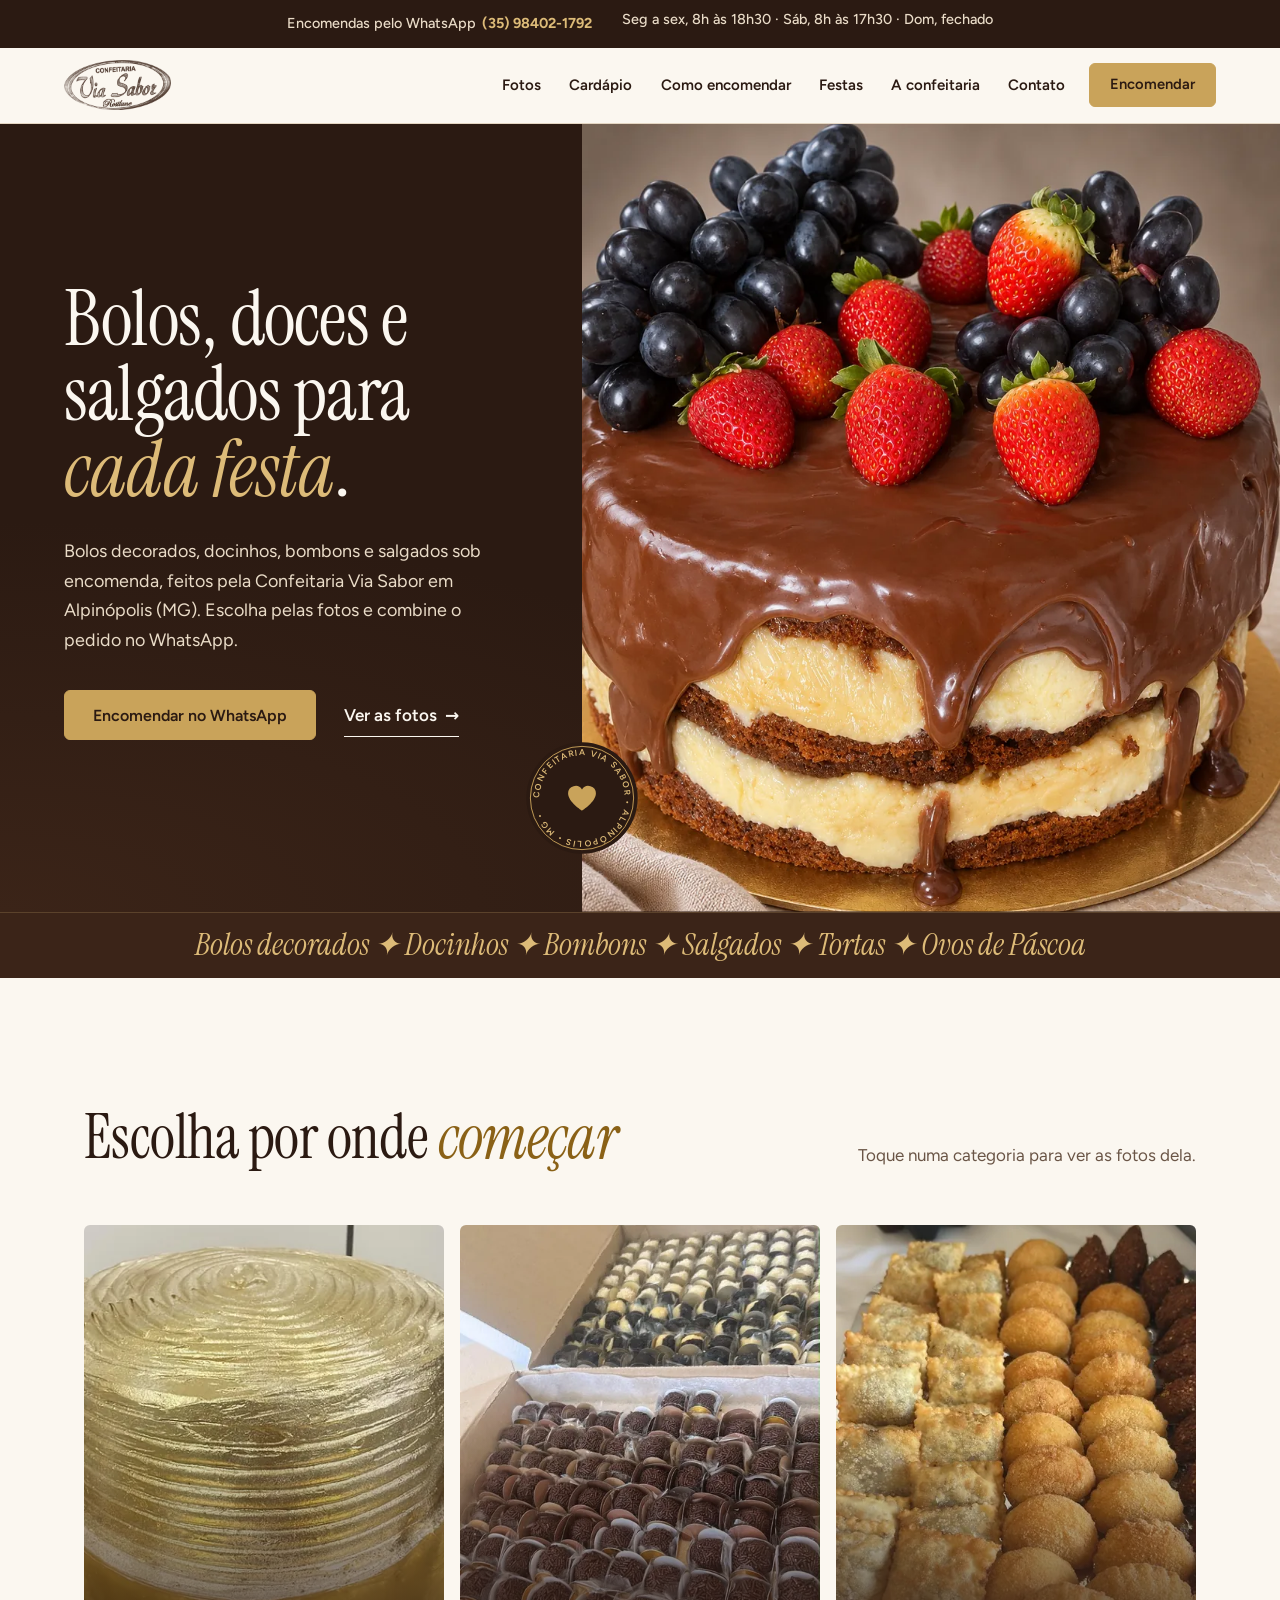
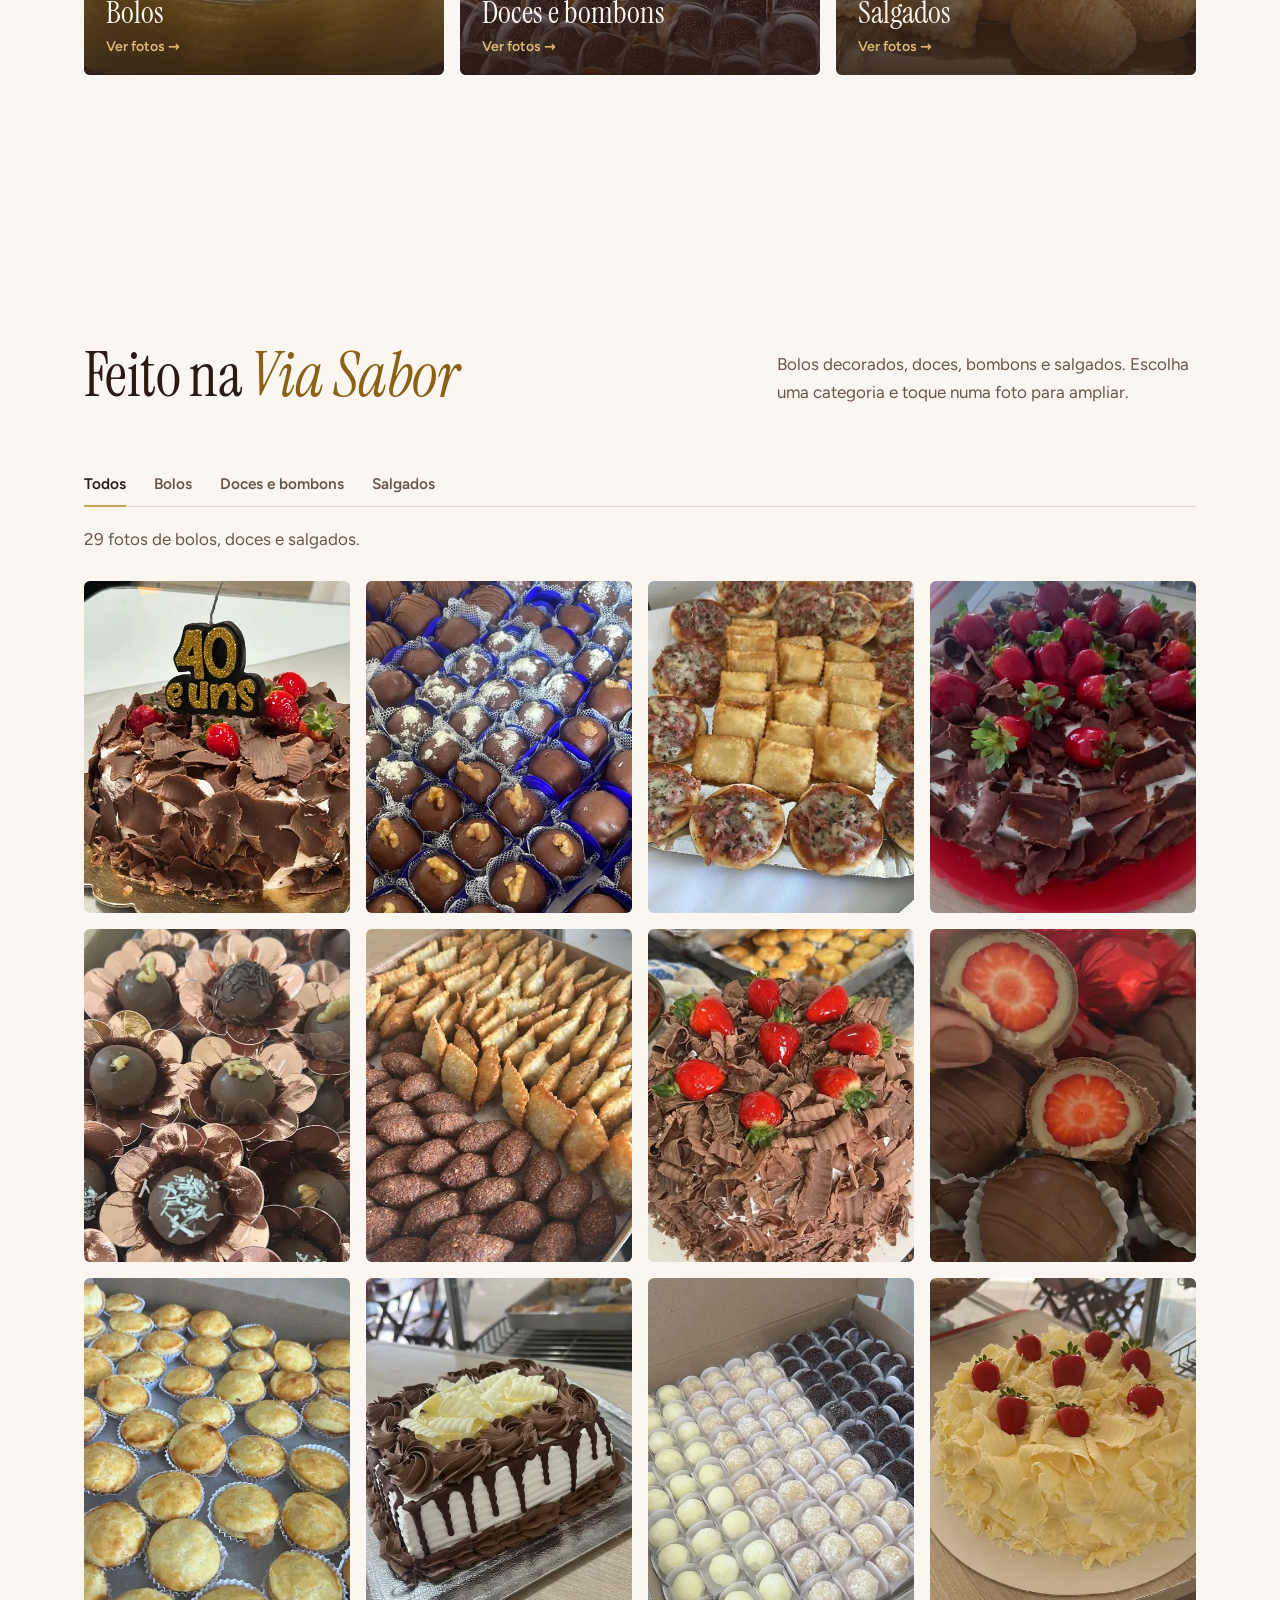
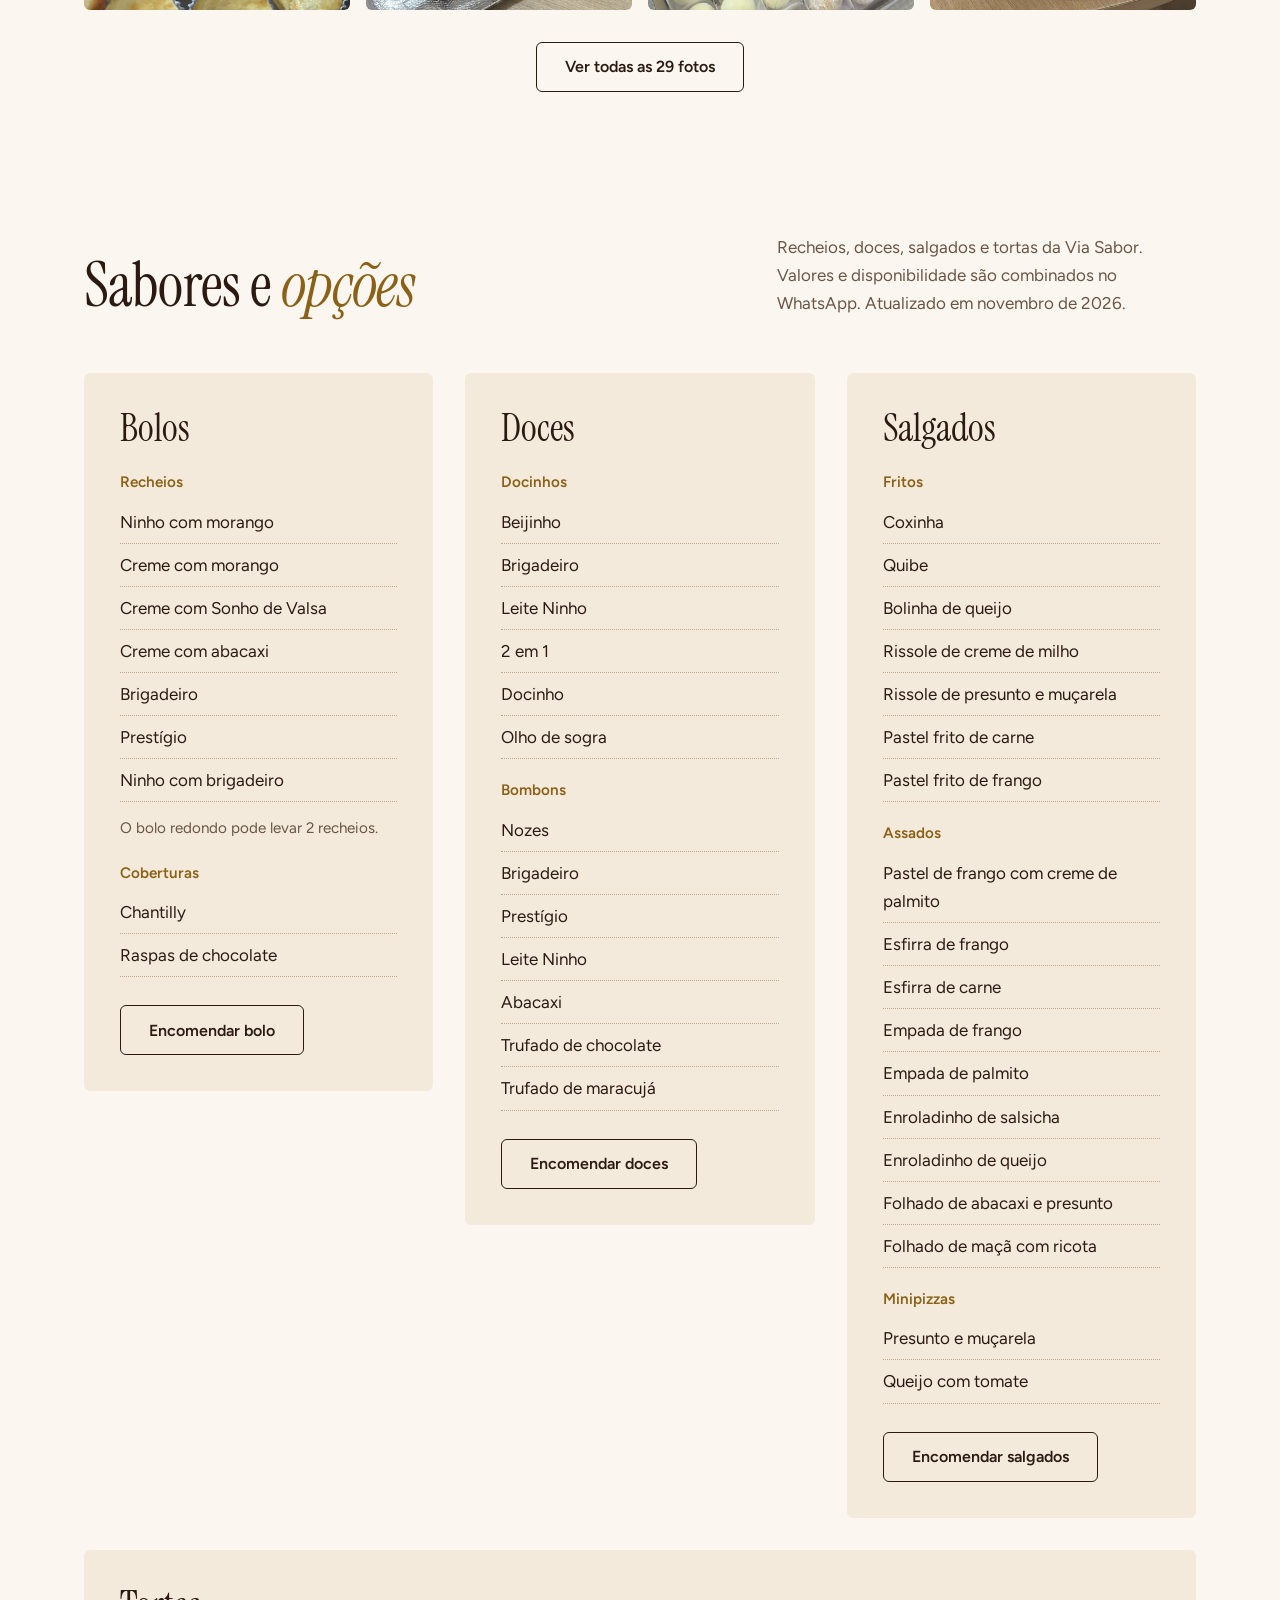
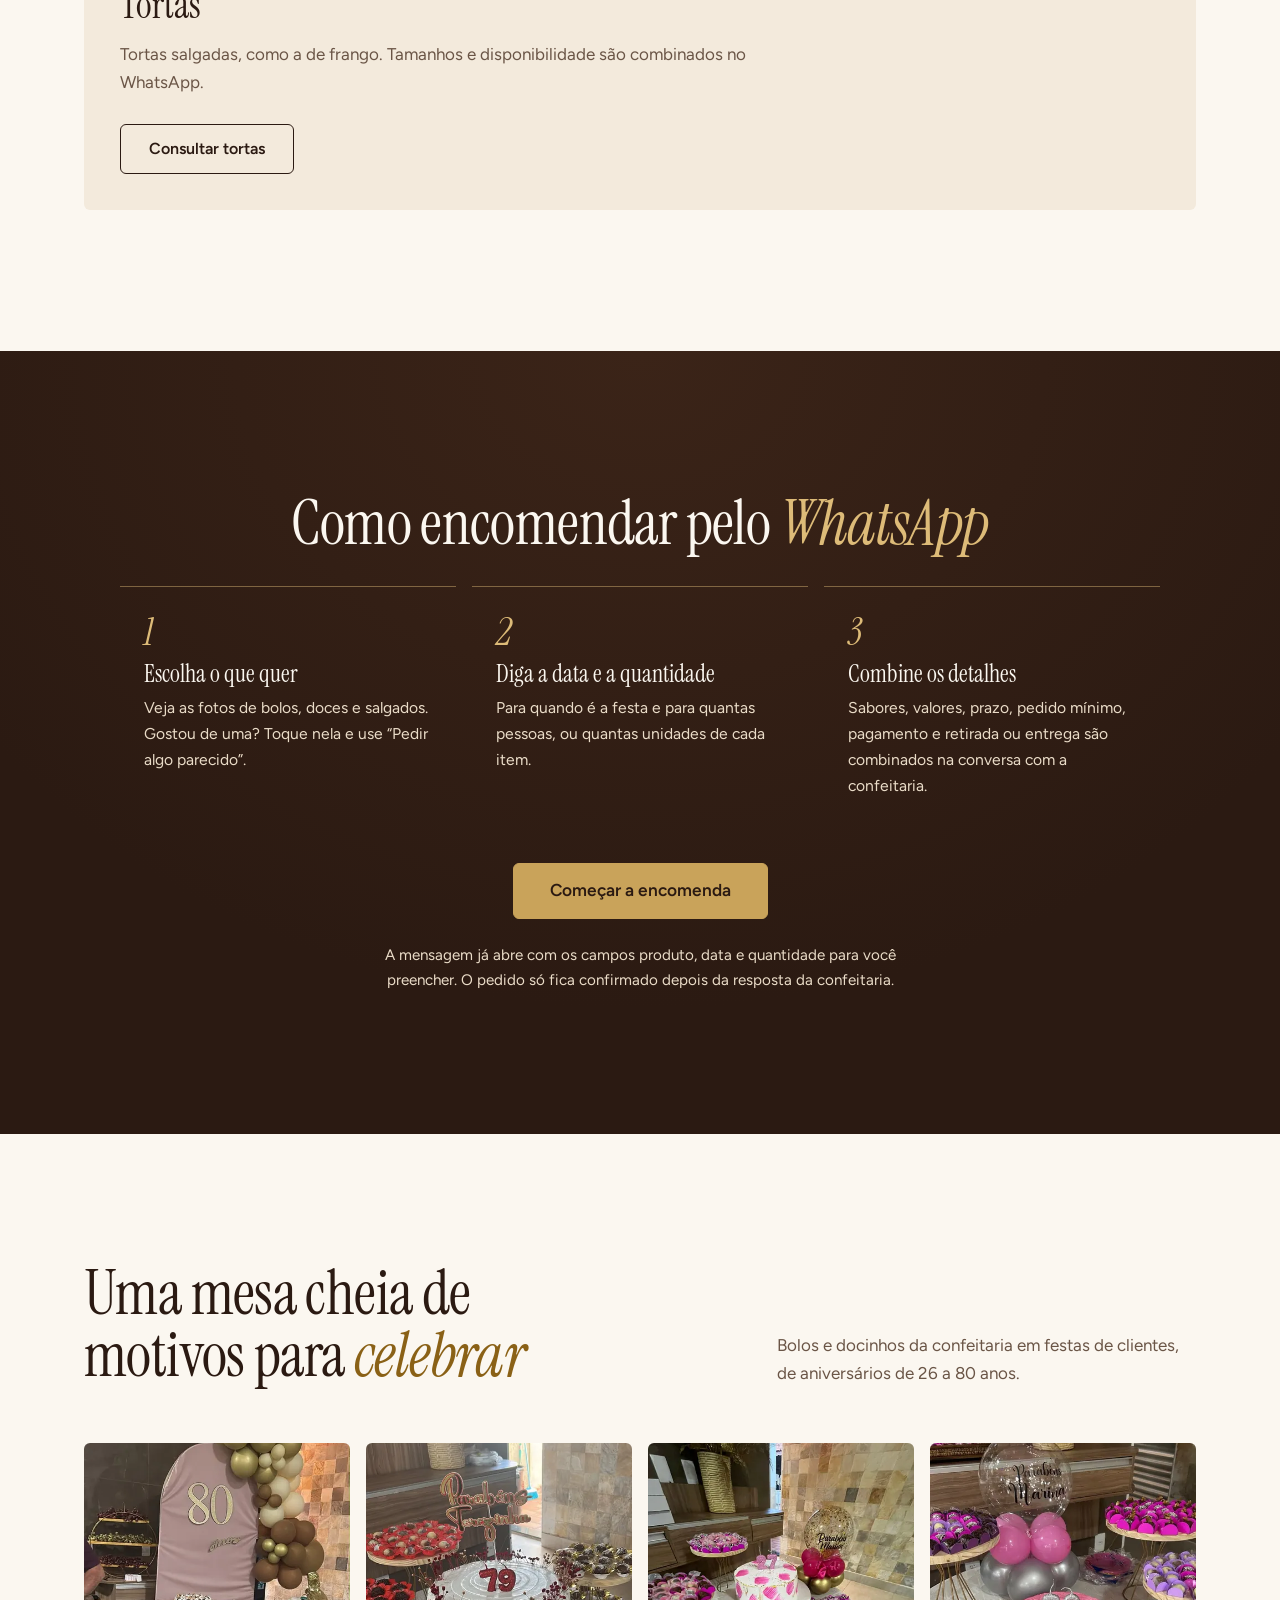
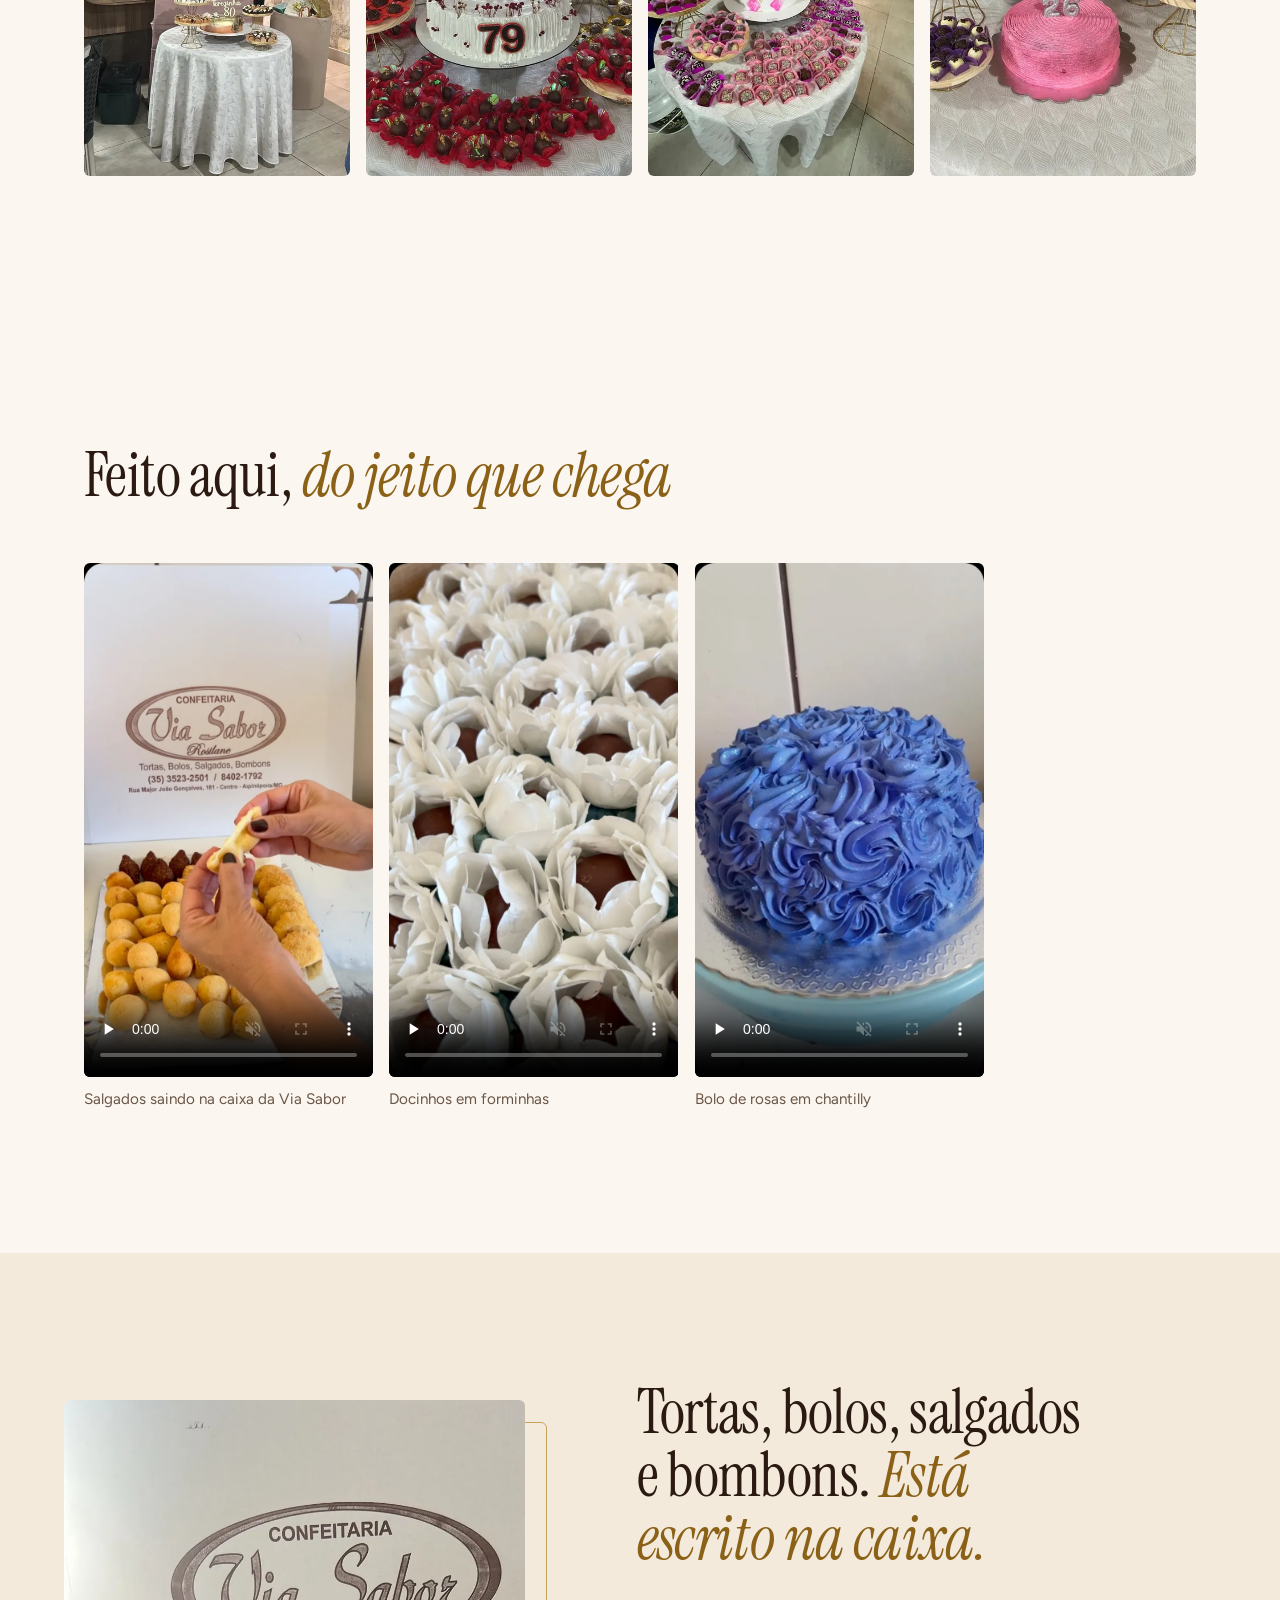
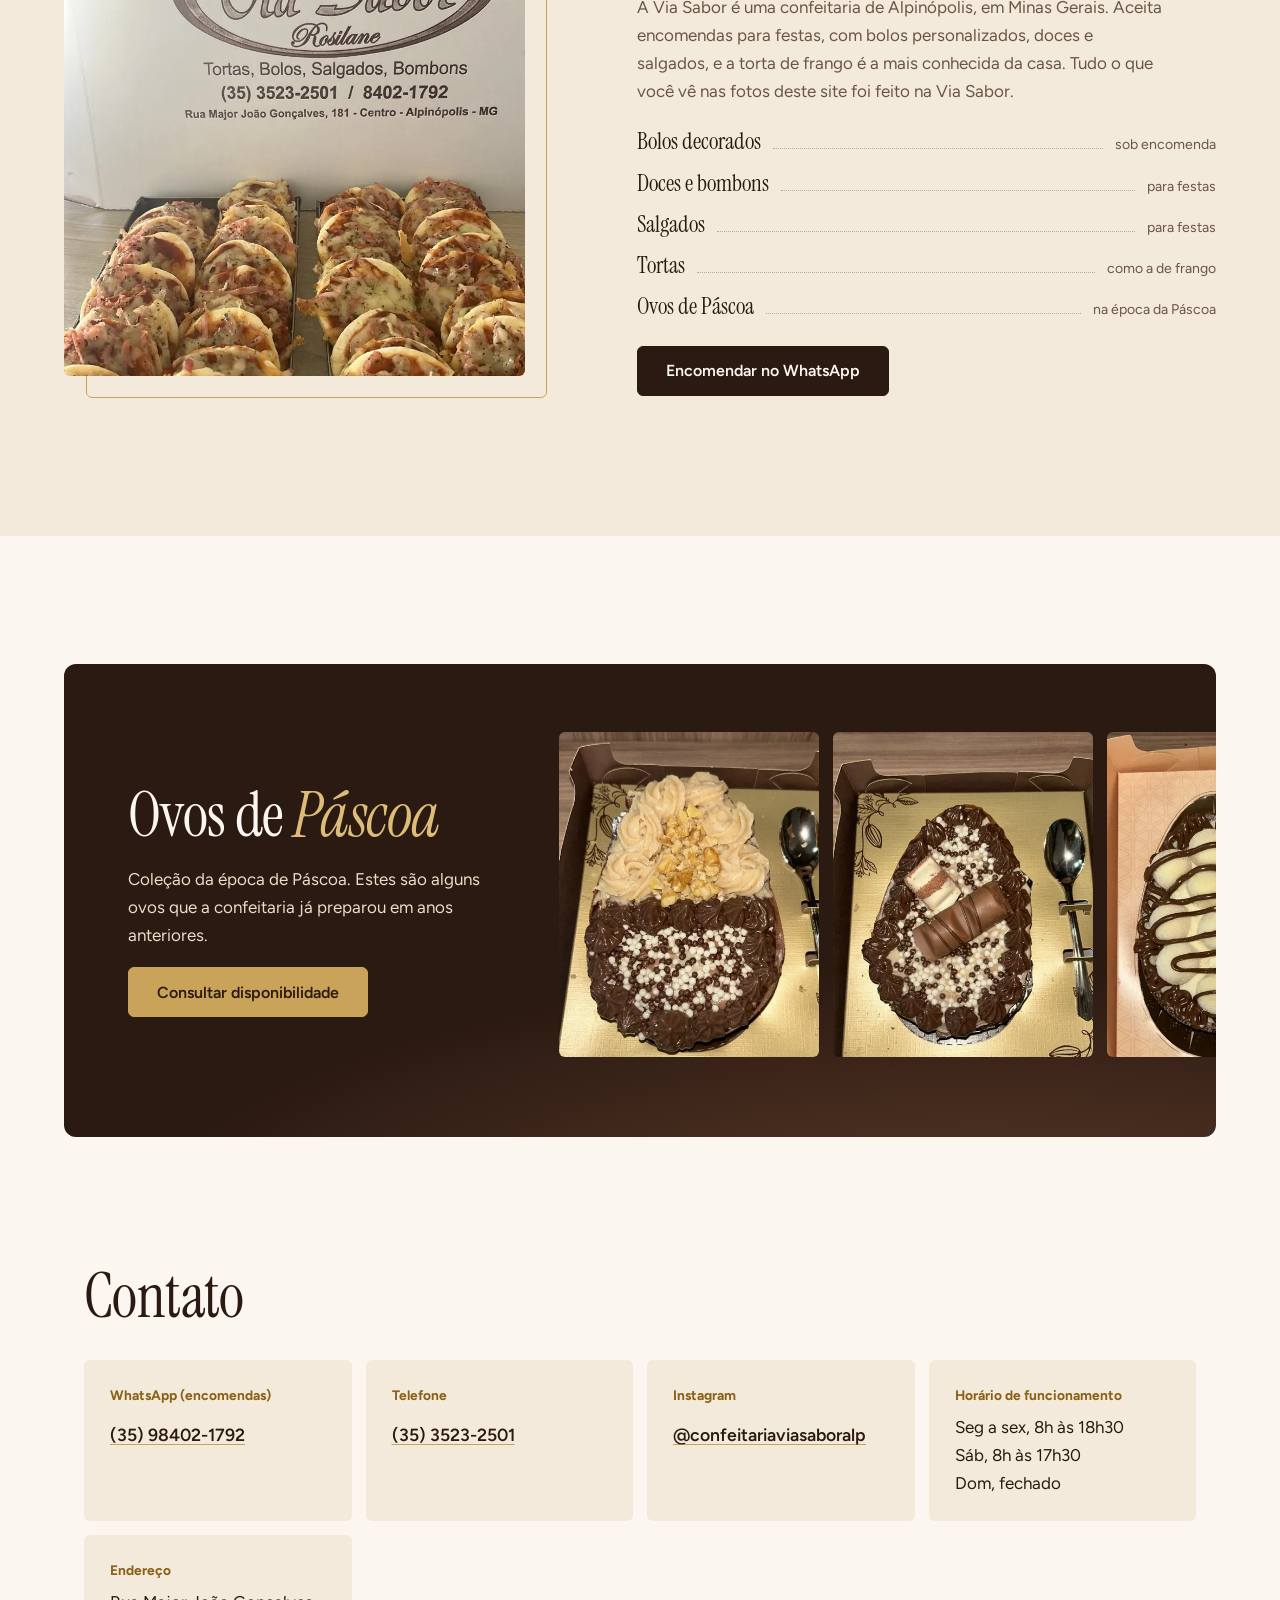
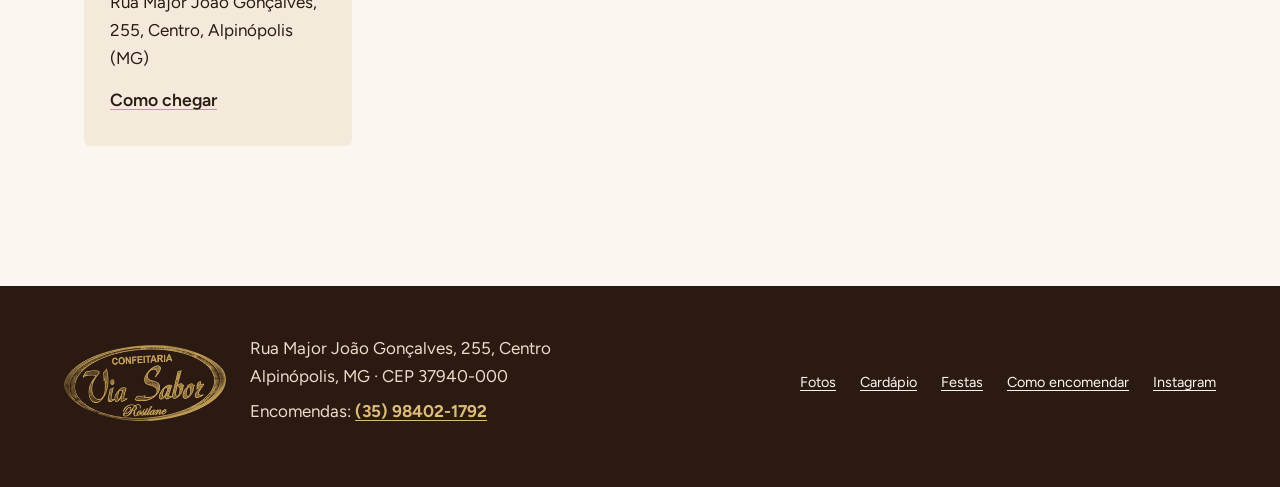
==== commit c344f432: "docs: horário e endereço confirmados; condições de encomenda ficam para o WhatsApp Co-Authored-By: C" ====
--- a/index.html
+++ b/index.html
@@ -188,7 +188,7 @@
       <ol class="passos">
         <li><strong>Escolha o que quer</strong><span>Veja as fotos de bolos, doces e salgados. Gostou de uma? Toque nela e use “Pedir algo parecido”.</span></li>
         <li><strong>Diga a data e a quantidade</strong><span>Para quando é a festa e para quantas pessoas, ou quantas unidades de cada item.</span></li>
-        <li><strong>Combine os detalhes</strong><span>Sabores, valores e disponibilidade são confirmados na conversa com a confeitaria.</span></li>
+        <li><strong>Combine os detalhes</strong><span>Sabores, valores, prazo, pedido mínimo, pagamento e retirada ou entrega são combinados na conversa com a confeitaria.</span></li>
       </ol>
       <a class="botao botao-grande" data-whatsapp data-msg="Olá, vi o site da Confeitaria Via Sabor e gostaria de fazer uma encomenda.&#10;Produto:&#10;Data:&#10;Quantidade (pessoas ou unidades):" href="#contato" target="_blank" rel="noopener">Começar a encomenda</a>
       <p class="encomenda-dica">A mensagem já abre com os campos produto, data e quantidade para você preencher. O pedido só fica confirmado depois da resposta da confeitaria.</p>
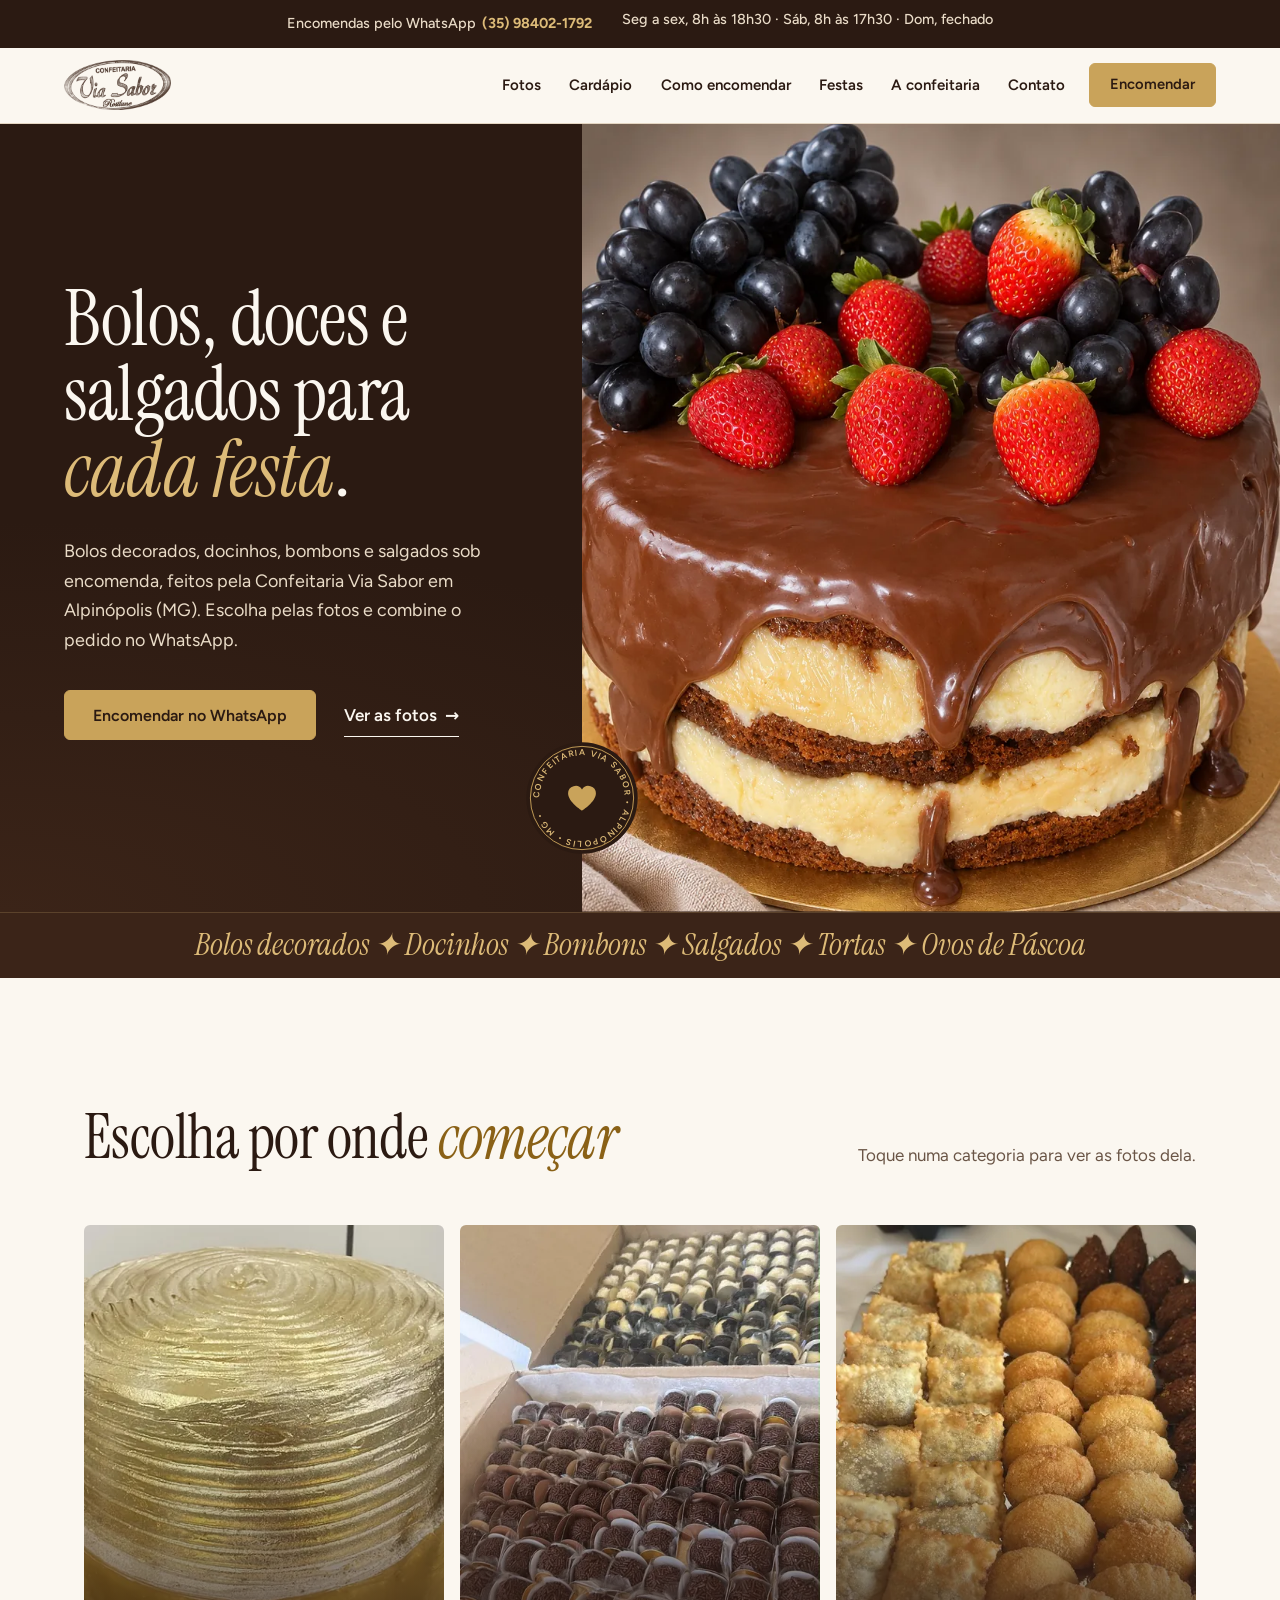
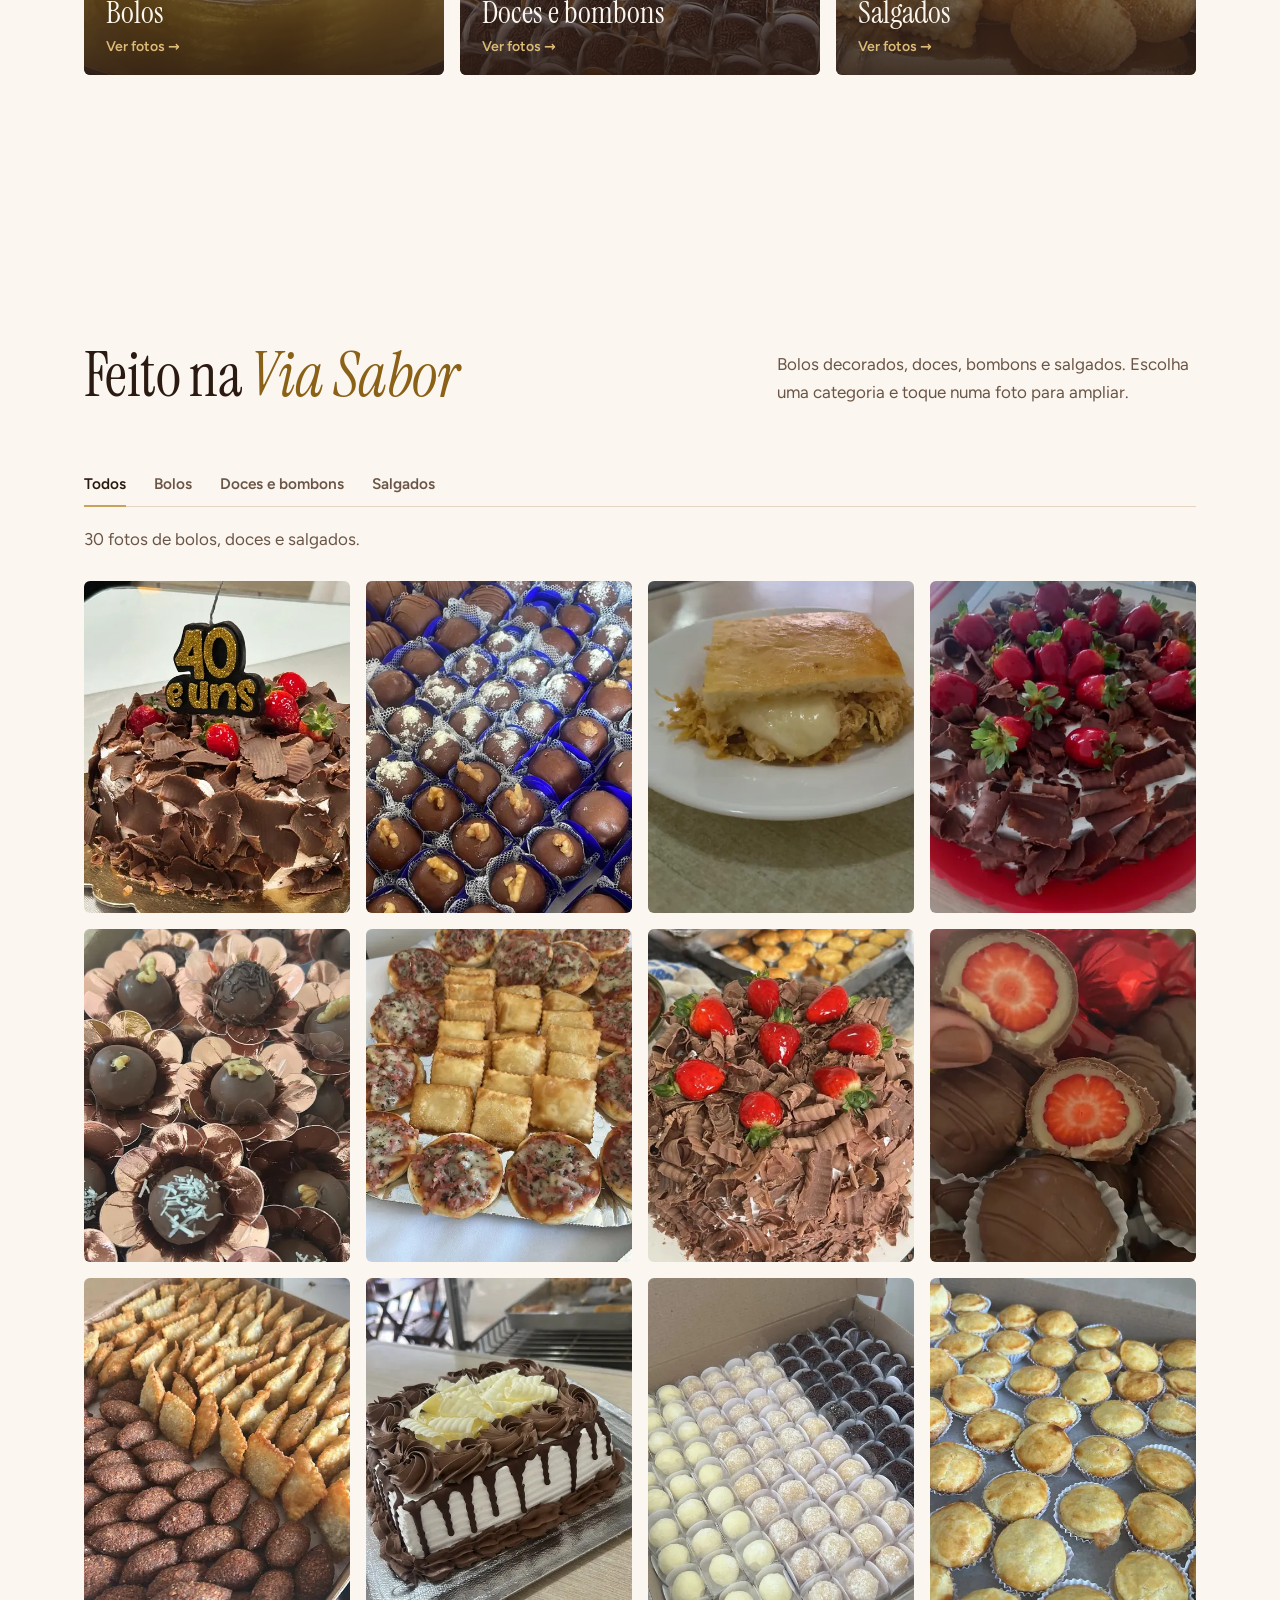
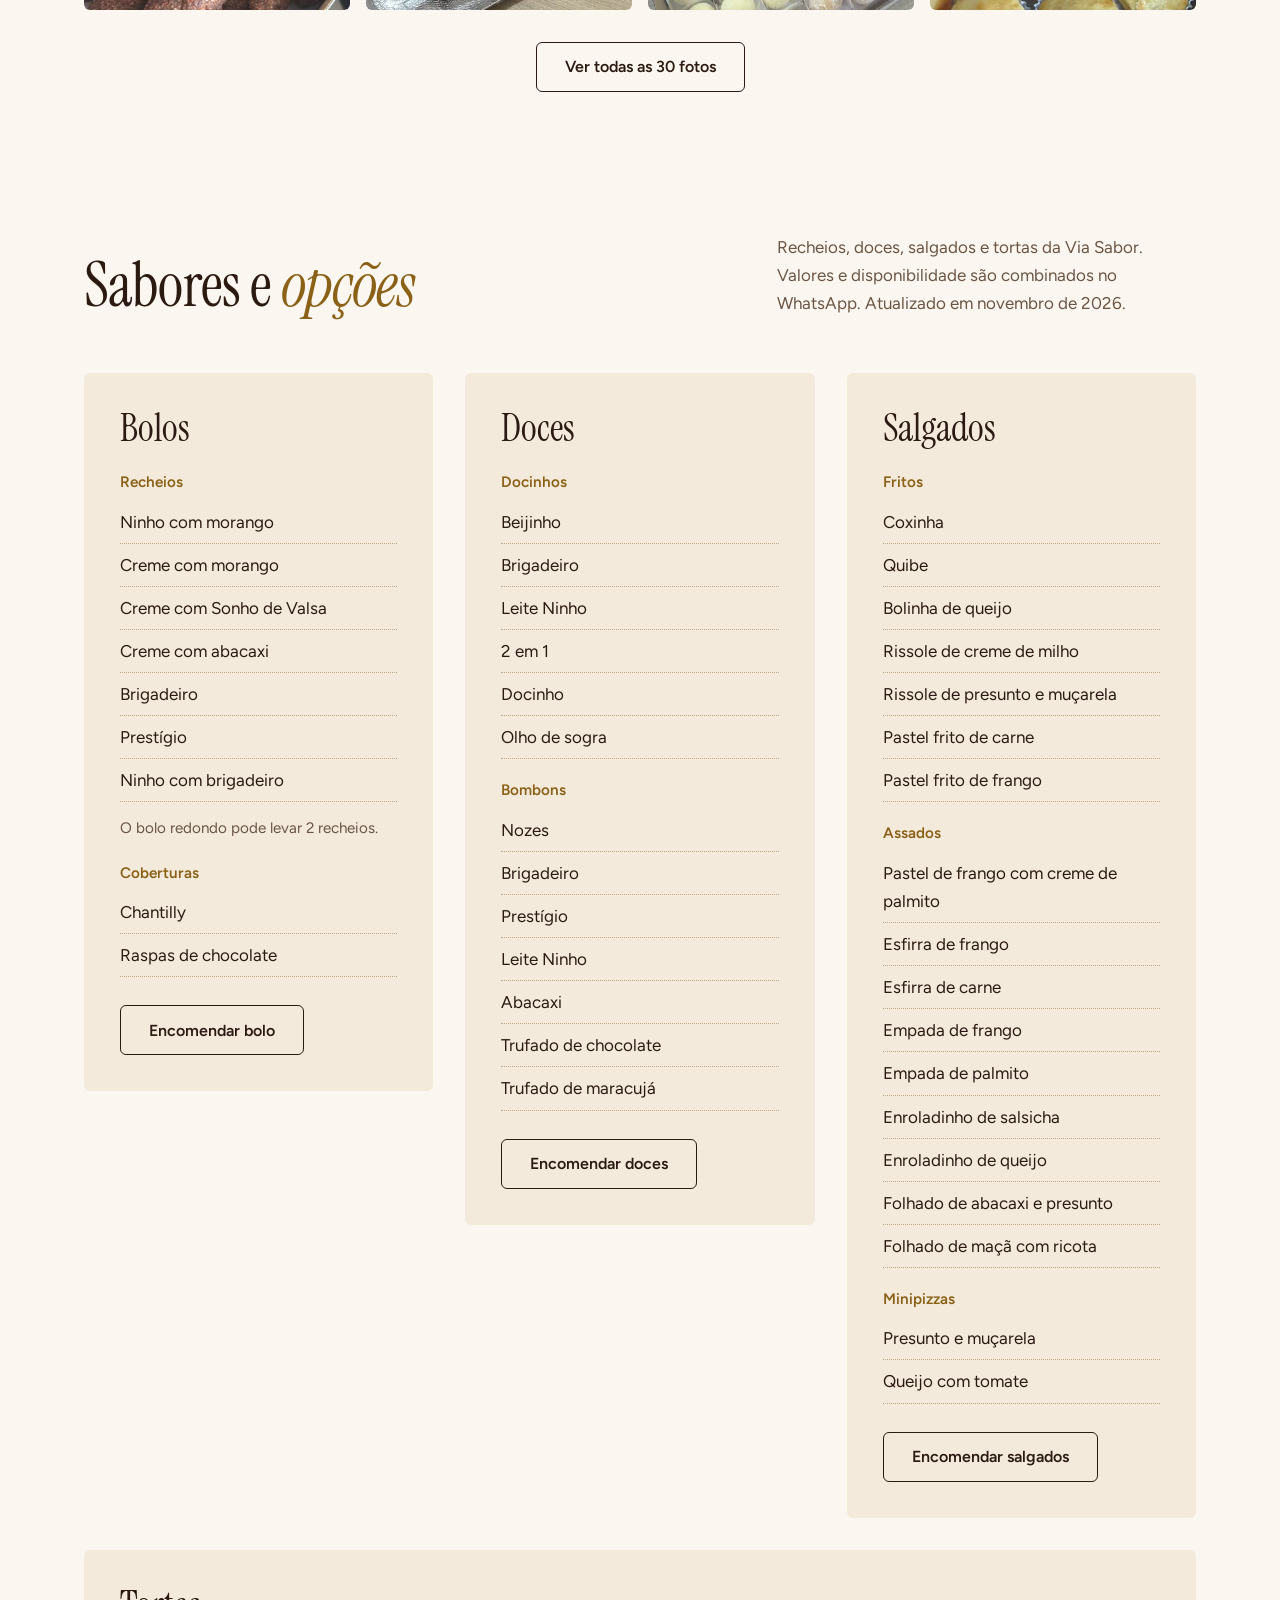
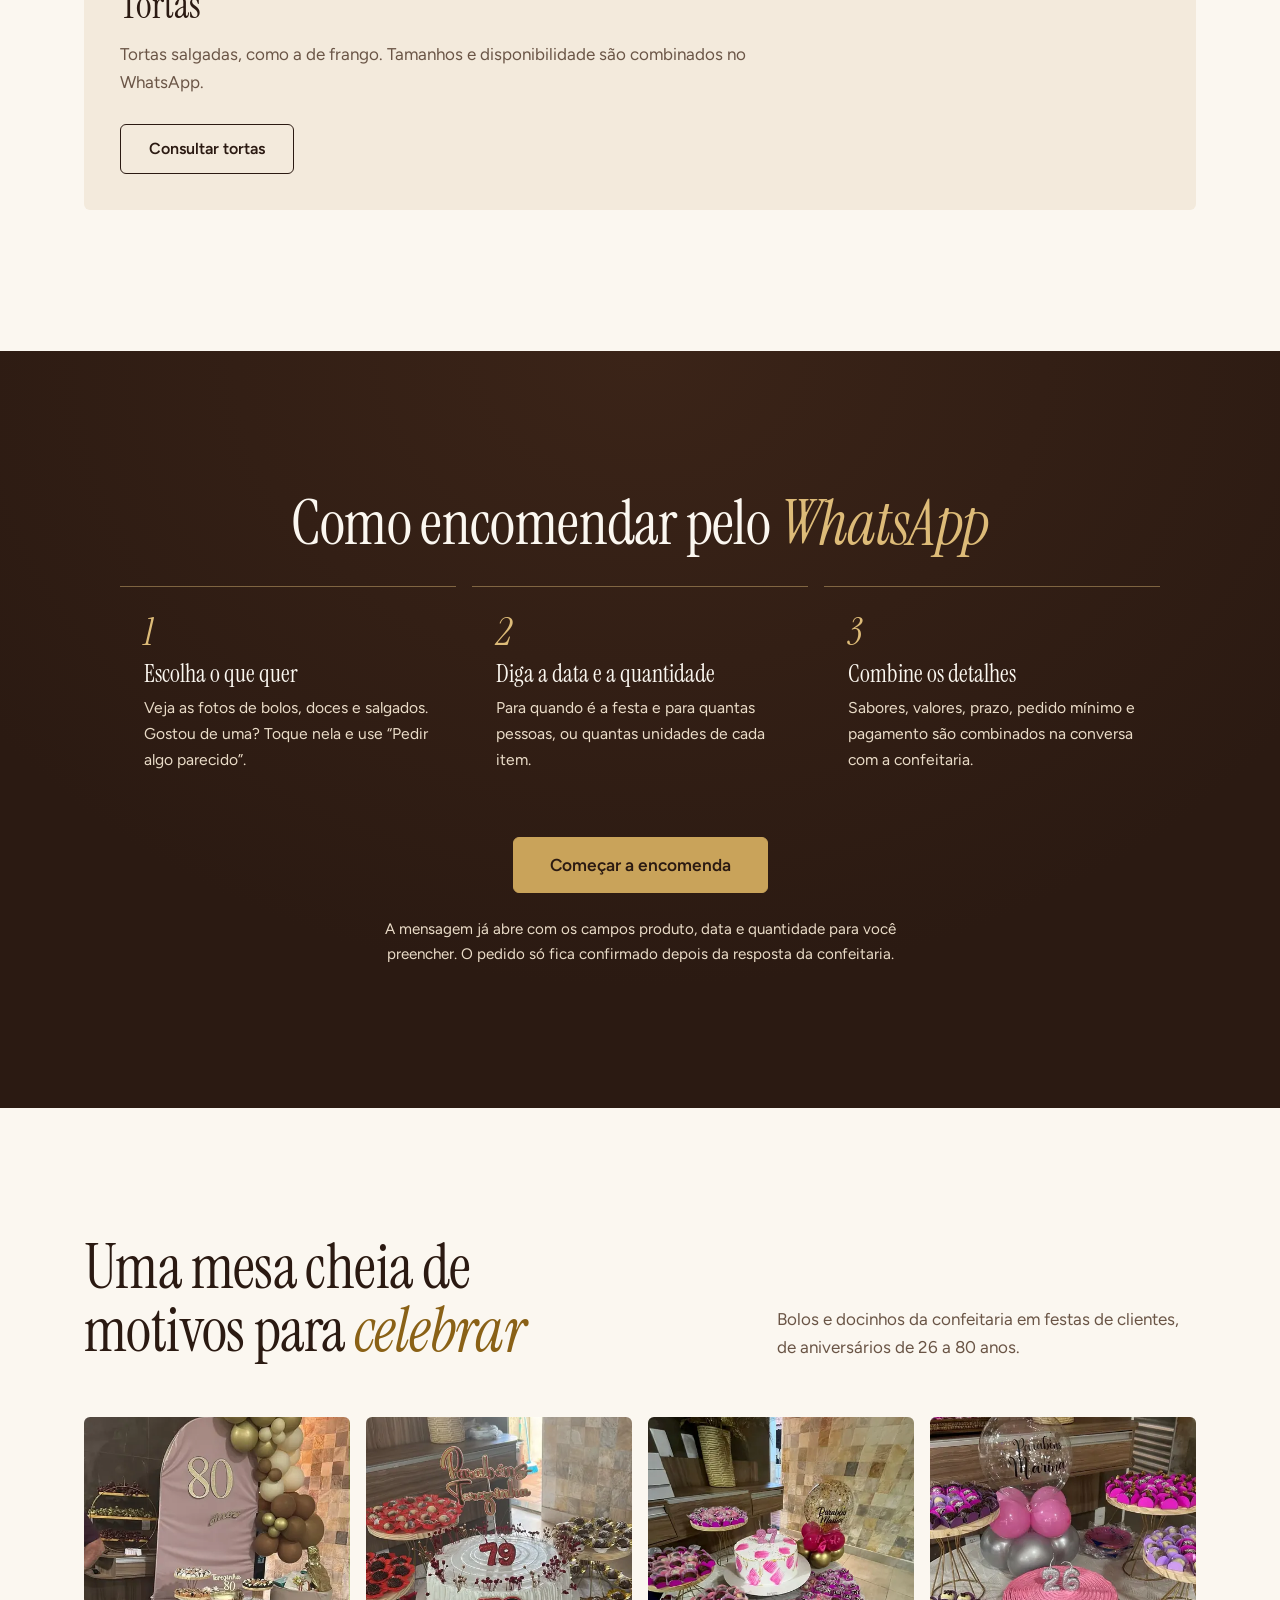
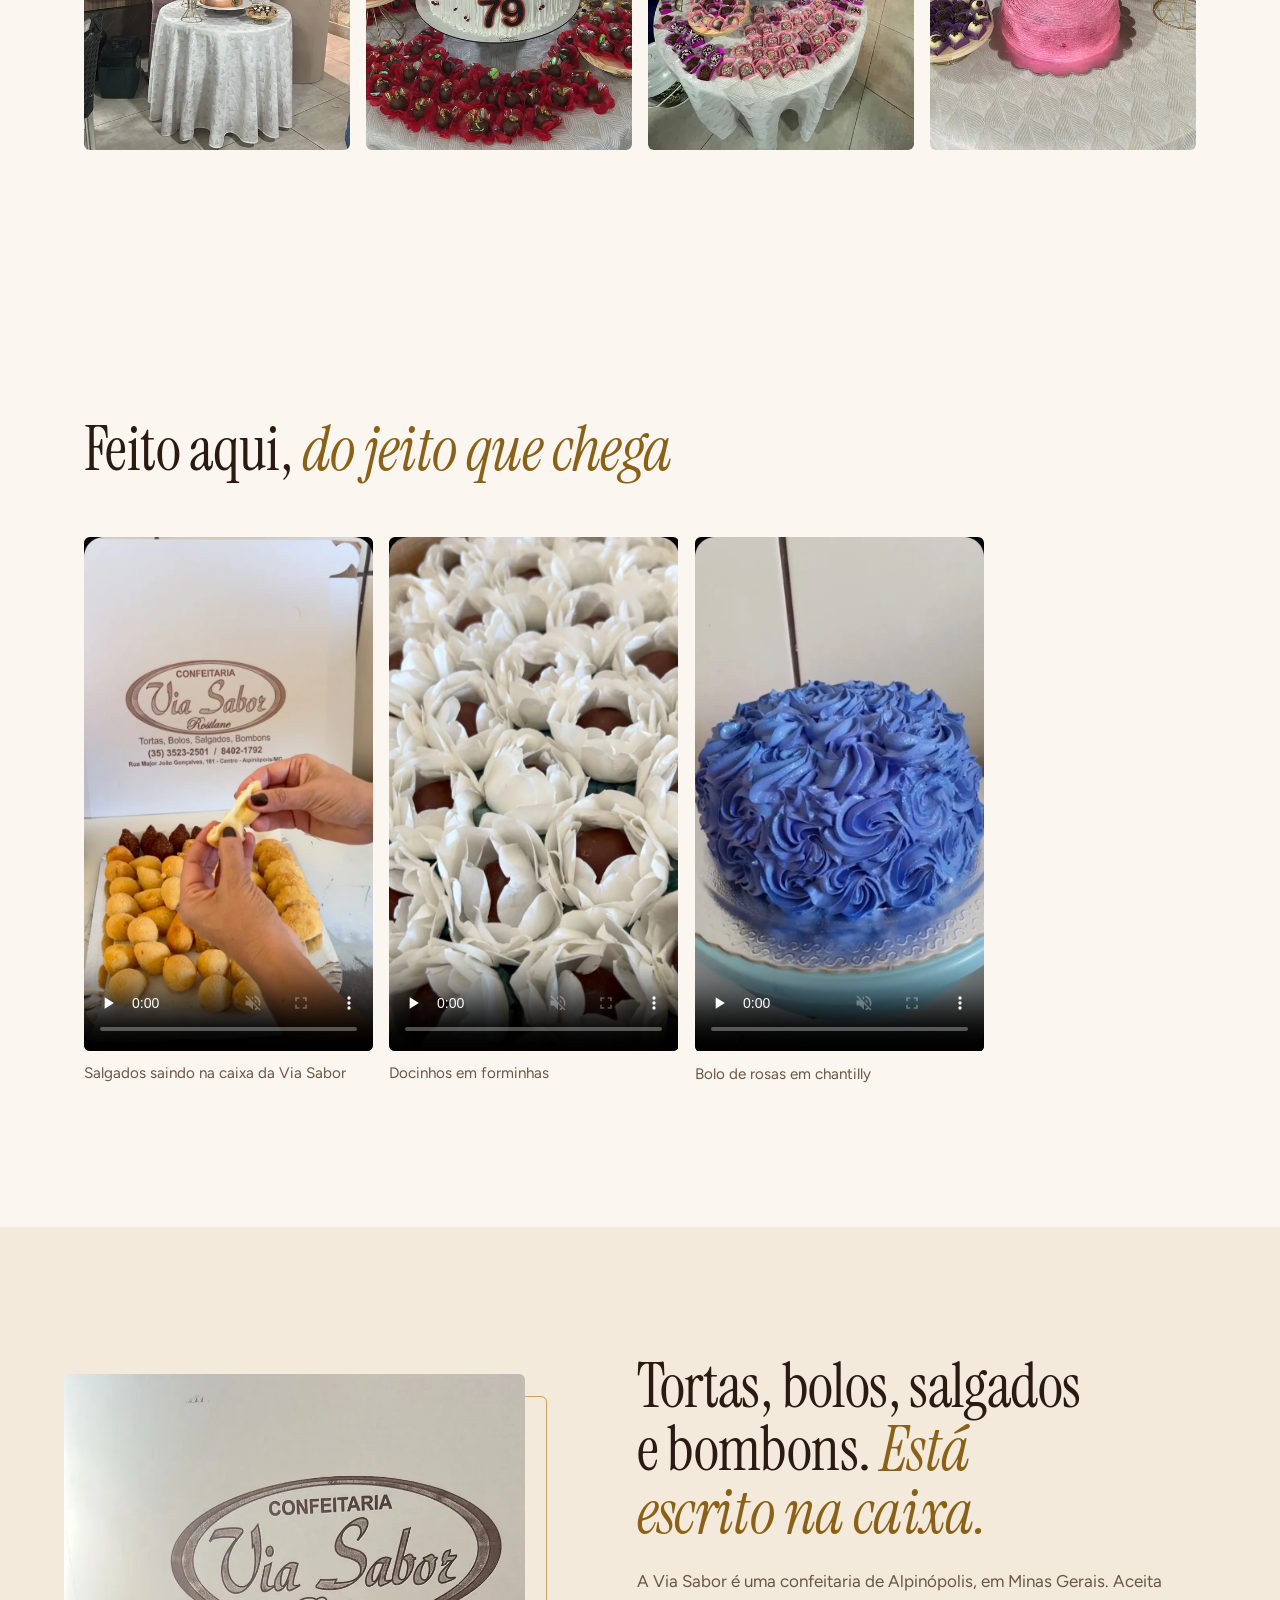
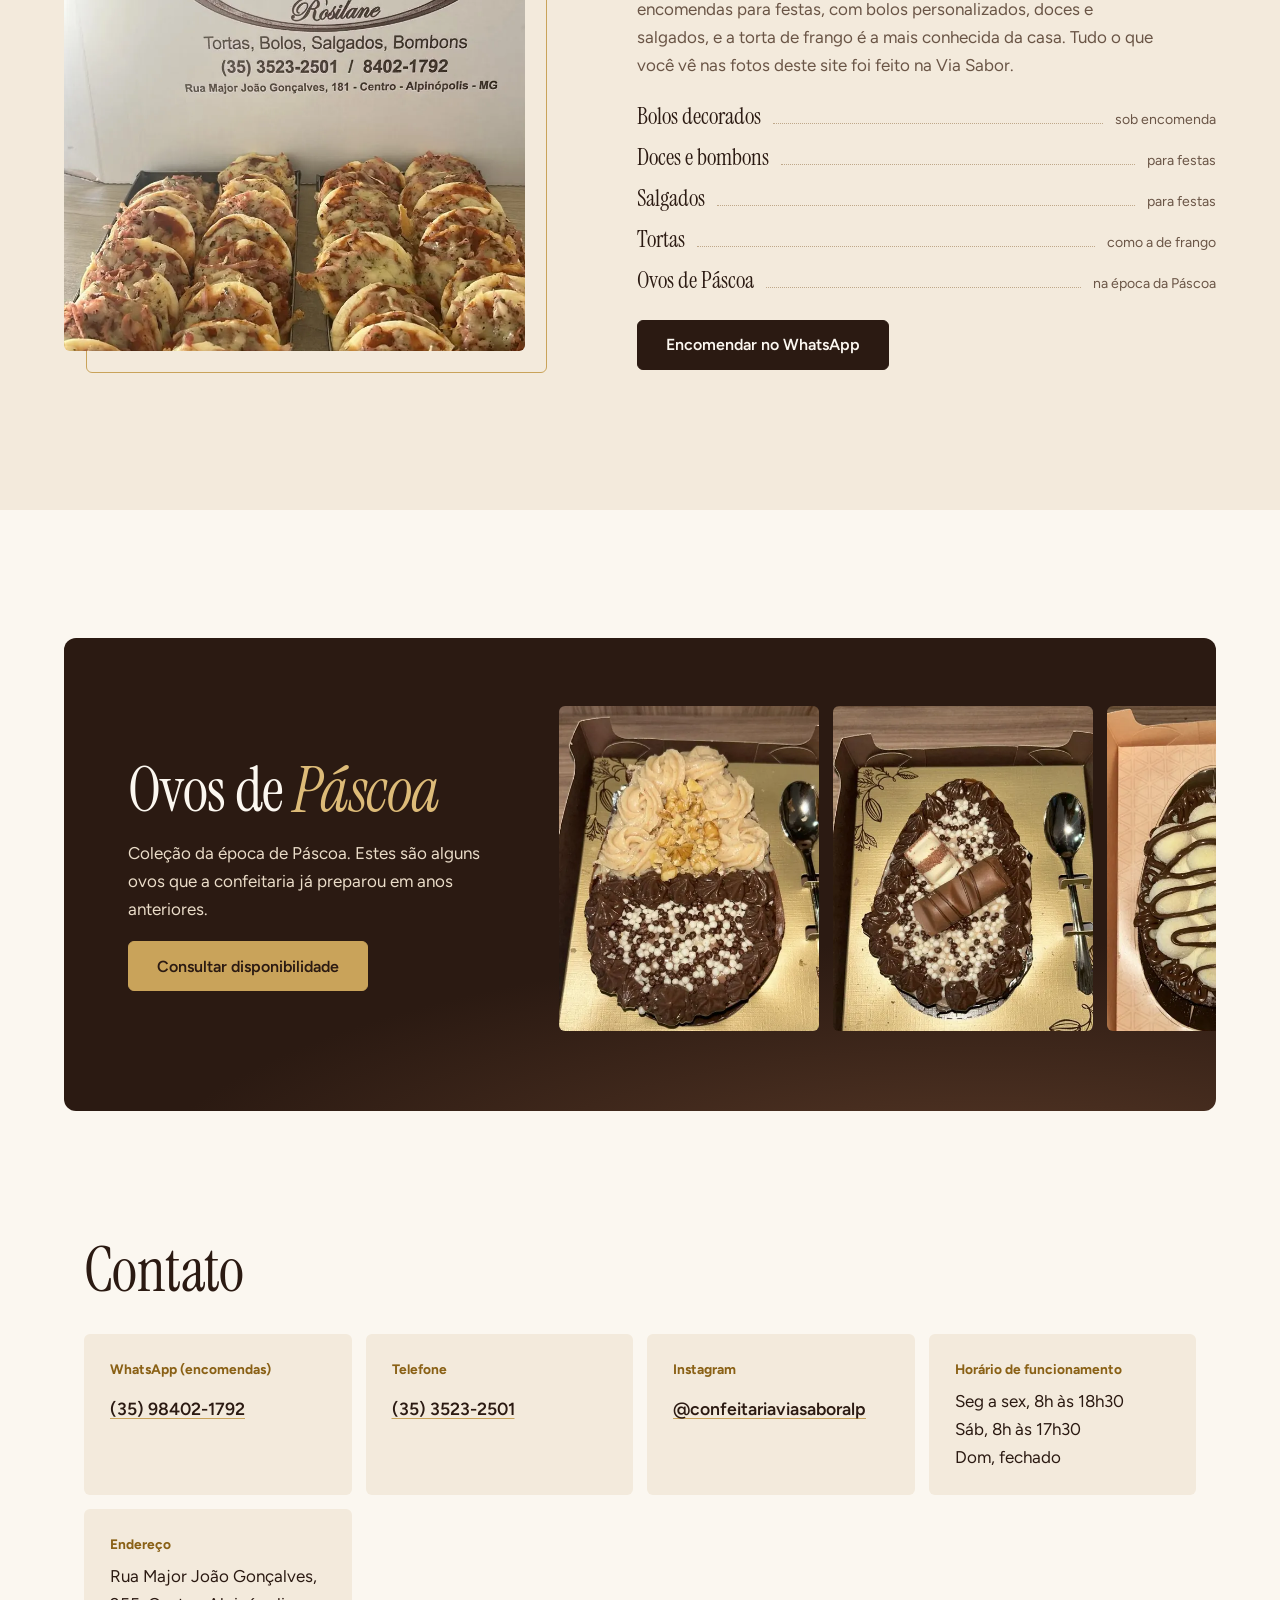
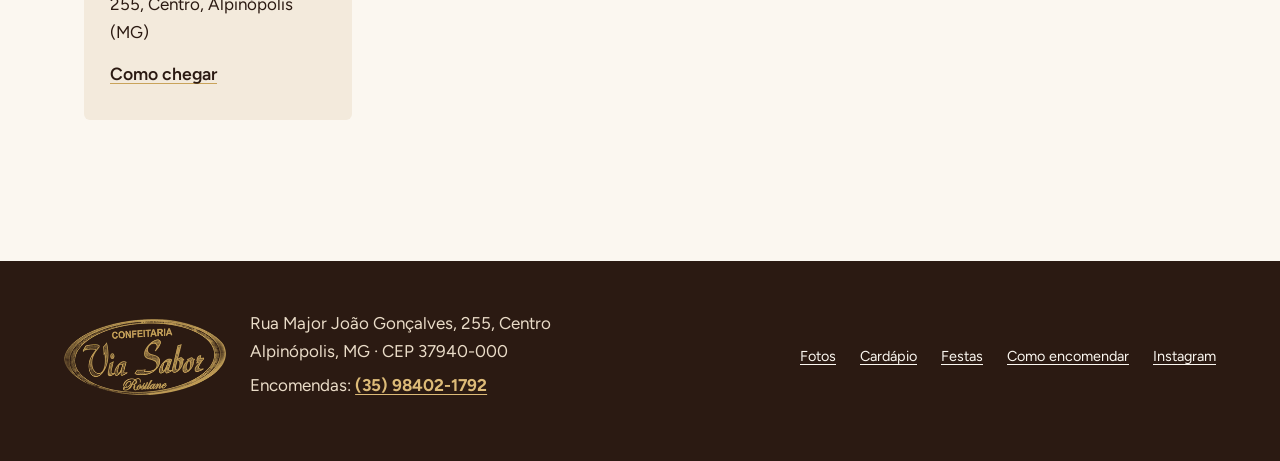
==== commit f6cb0d83: "feat: foto da torta de frango e endereços no domínio confeitariaviasabor.com.br - Torta de frango na" ====
--- a/index.html
+++ b/index.html
@@ -5,14 +5,14 @@
 <meta name="viewport" content="width=device-width, initial-scale=1">
 <title>Confeitaria Via Sabor em Alpinópolis | Bolos, docinhos e salgados</title>
 <meta name="description" content="Confeitaria Via Sabor em Alpinópolis (MG): bolos decorados, docinhos, bombons, tortas e salgados para festas. Veja as fotos e encomende pelo WhatsApp.">
-<link rel="canonical" href="https://paparidisbrancher.github.io/confeitaria-via-sabor/">
+<link rel="canonical" href="https://confeitariaviasabor.com.br/">
 <meta name="theme-color" content="#2B1A12">
 <meta property="og:type" content="website">
 <meta property="og:locale" content="pt_BR">
 <meta property="og:title" content="Confeitaria Via Sabor em Alpinópolis">
 <meta property="og:description" content="Bolos, docinhos e salgados para os momentos que merecem sabor.">
-<meta property="og:url" content="https://paparidisbrancher.github.io/confeitaria-via-sabor/">
-<meta property="og:image" content="https://paparidisbrancher.github.io/confeitaria-via-sabor/assets/img/compartilhar.jpg">
+<meta property="og:url" content="https://confeitariaviasabor.com.br/">
+<meta property="og:image" content="https://confeitariaviasabor.com.br/assets/img/compartilhar.jpg">
 <meta property="og:image:width" content="1200">
 <meta property="og:image:height" content="630">
 <meta property="og:image:alt" content="Caixa da Confeitaria Via Sabor com minipizzas e o logo da confeitaria">
@@ -20,14 +20,14 @@
 <link rel="icon" href="assets/icone.svg" type="image/svg+xml">
 <link rel="preload" href="assets/fonts/instrument-serif.woff2" as="font" type="font/woff2" crossorigin>
 <link rel="preload" href="assets/img/bolo-calda-frutas-capa-900.webp" as="image" imagesrcset="assets/img/bolo-calda-frutas-capa-480.webp 480w, assets/img/bolo-calda-frutas-capa-900.webp 900w, assets/img/bolo-calda-frutas-capa-1172.webp 1172w" imagesizes="(min-width: 900px) 55vw, 100vw">
-<link rel="stylesheet" href="styles.css?v=12">
+<link rel="stylesheet" href="styles.css?v=13">
 <script type="application/ld+json">
 {
   "@context": "https://schema.org",
   "@type": "Bakery",
   "name": "Confeitaria Via Sabor",
-  "url": "https://paparidisbrancher.github.io/confeitaria-via-sabor/",
-  "image": "https://paparidisbrancher.github.io/confeitaria-via-sabor/assets/img/compartilhar.jpg",
+  "url": "https://confeitariaviasabor.com.br/",
+  "image": "https://confeitariaviasabor.com.br/assets/img/compartilhar.jpg",
   "telephone": "+55 35 3523-2501",
   "openingHours": ["Mo-Fr 08:00-18:30", "Sa 08:00-17:30"],
   "address": { "@type": "PostalAddress", "streetAddress": "Rua Major João Gonçalves, 255, Centro", "postalCode": "37940-000", "addressLocality": "Alpinópolis", "addressRegion": "MG", "addressCountry": "BR" },
@@ -188,7 +188,7 @@
       <ol class="passos">
         <li><strong>Escolha o que quer</strong><span>Veja as fotos de bolos, doces e salgados. Gostou de uma? Toque nela e use “Pedir algo parecido”.</span></li>
         <li><strong>Diga a data e a quantidade</strong><span>Para quando é a festa e para quantas pessoas, ou quantas unidades de cada item.</span></li>
-        <li><strong>Combine os detalhes</strong><span>Sabores, valores, prazo, pedido mínimo, pagamento e retirada ou entrega são combinados na conversa com a confeitaria.</span></li>
+        <li><strong>Combine os detalhes</strong><span>Sabores, valores, prazo, pedido mínimo e pagamento são combinados na conversa com a confeitaria.</span></li>
       </ol>
       <a class="botao botao-grande" data-whatsapp data-msg="Olá, vi o site da Confeitaria Via Sabor e gostaria de fazer uma encomenda.&#10;Produto:&#10;Data:&#10;Quantidade (pessoas ou unidades):" href="#contato" target="_blank" rel="noopener">Começar a encomenda</a>
       <p class="encomenda-dica">A mensagem já abre com os campos produto, data e quantidade para você preencher. O pedido só fica confirmado depois da resposta da confeitaria.</p>
@@ -319,8 +319,8 @@
   </div>
 </dialog>
 
-<script src="config.js?v=12"></script>
-<script src="assets/fotos.js?v=12"></script>
-<script src="app.js?v=12"></script>
+<script src="config.js?v=13"></script>
+<script src="assets/fotos.js?v=13"></script>
+<script src="app.js?v=13"></script>
 </body>
 </html>
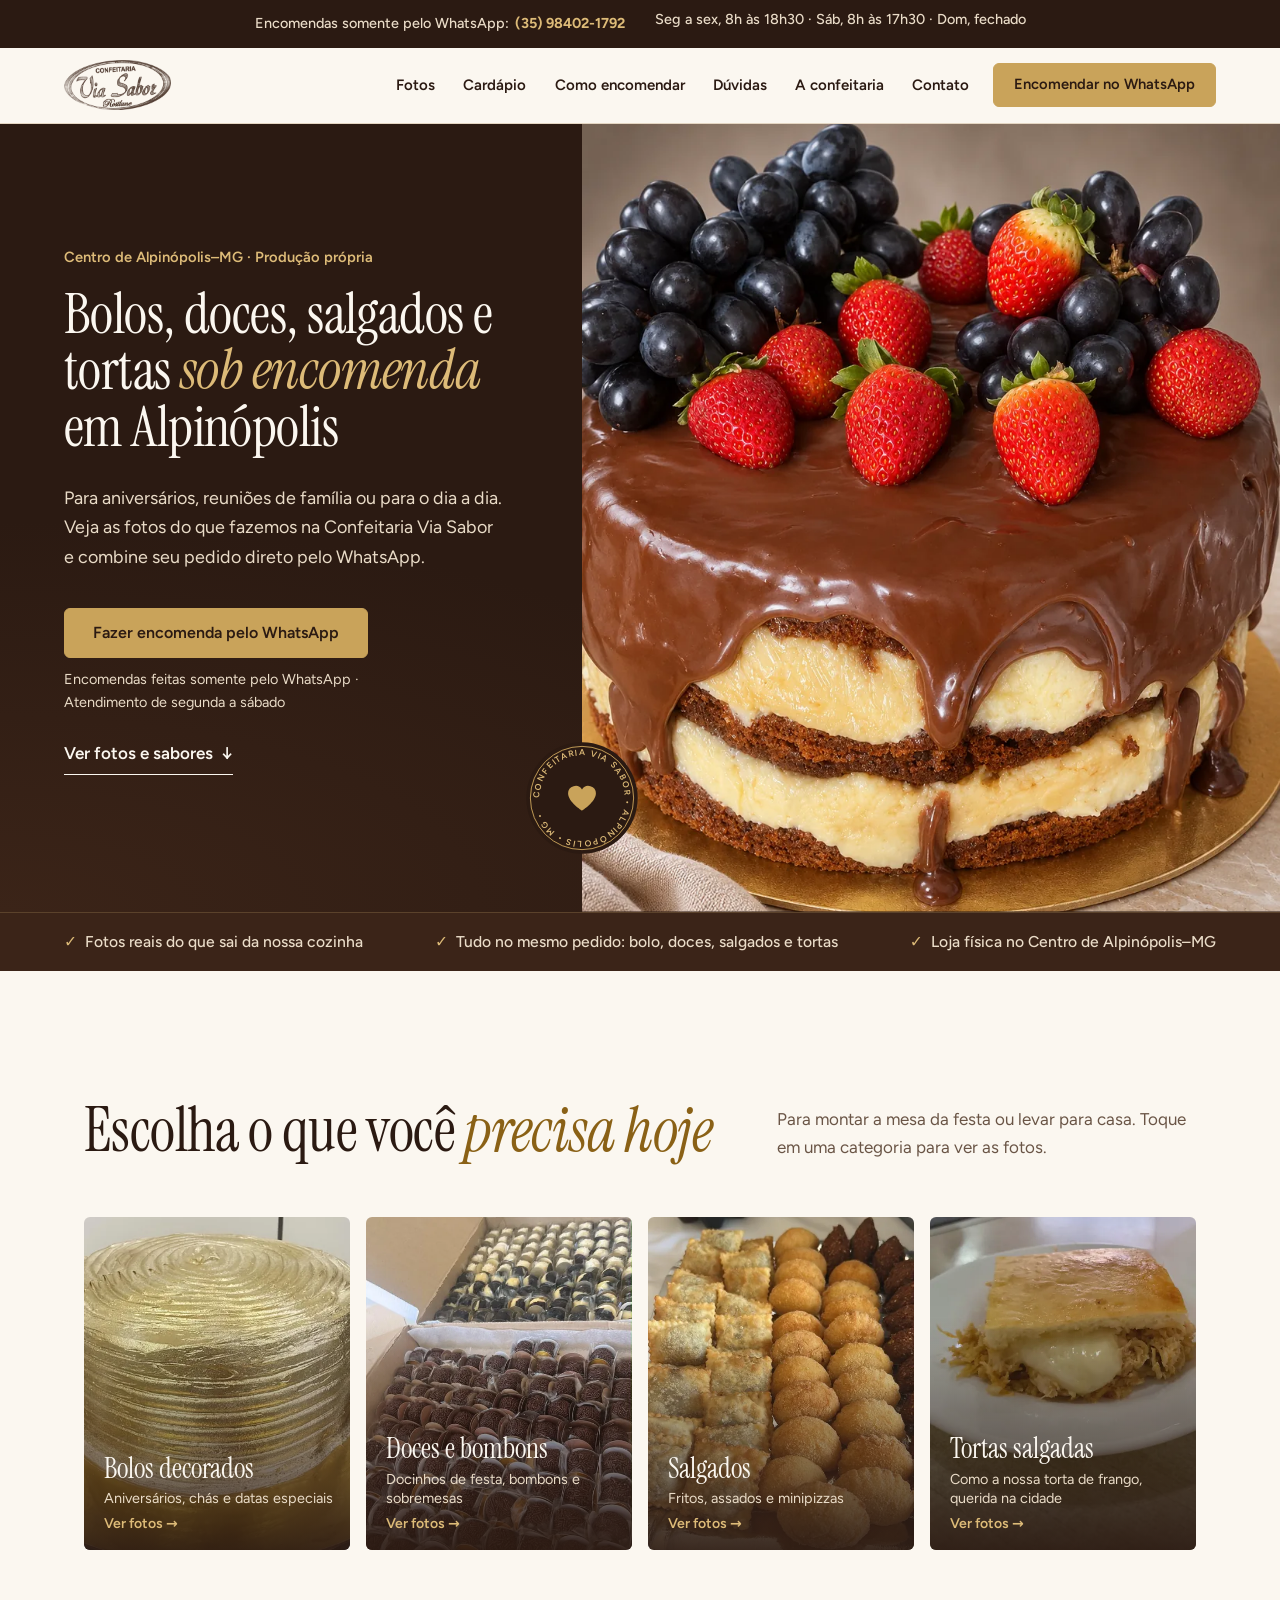
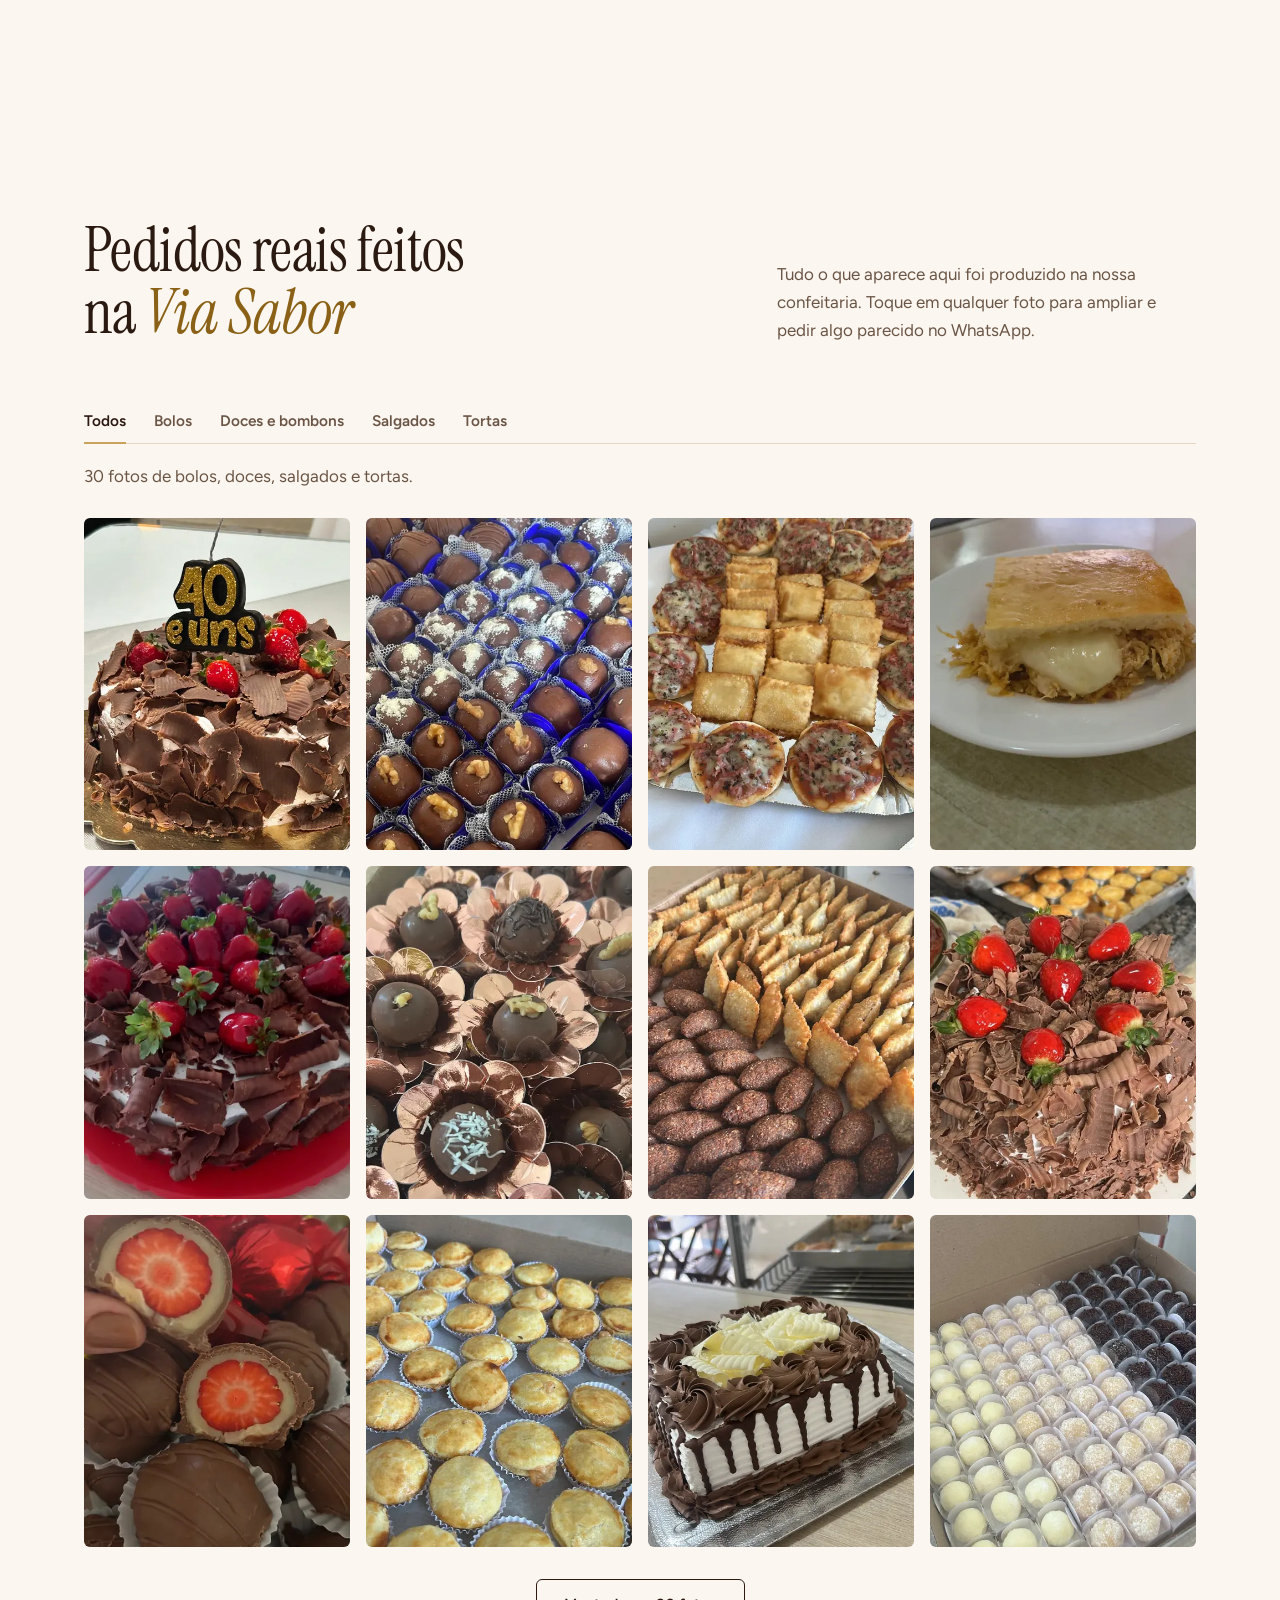
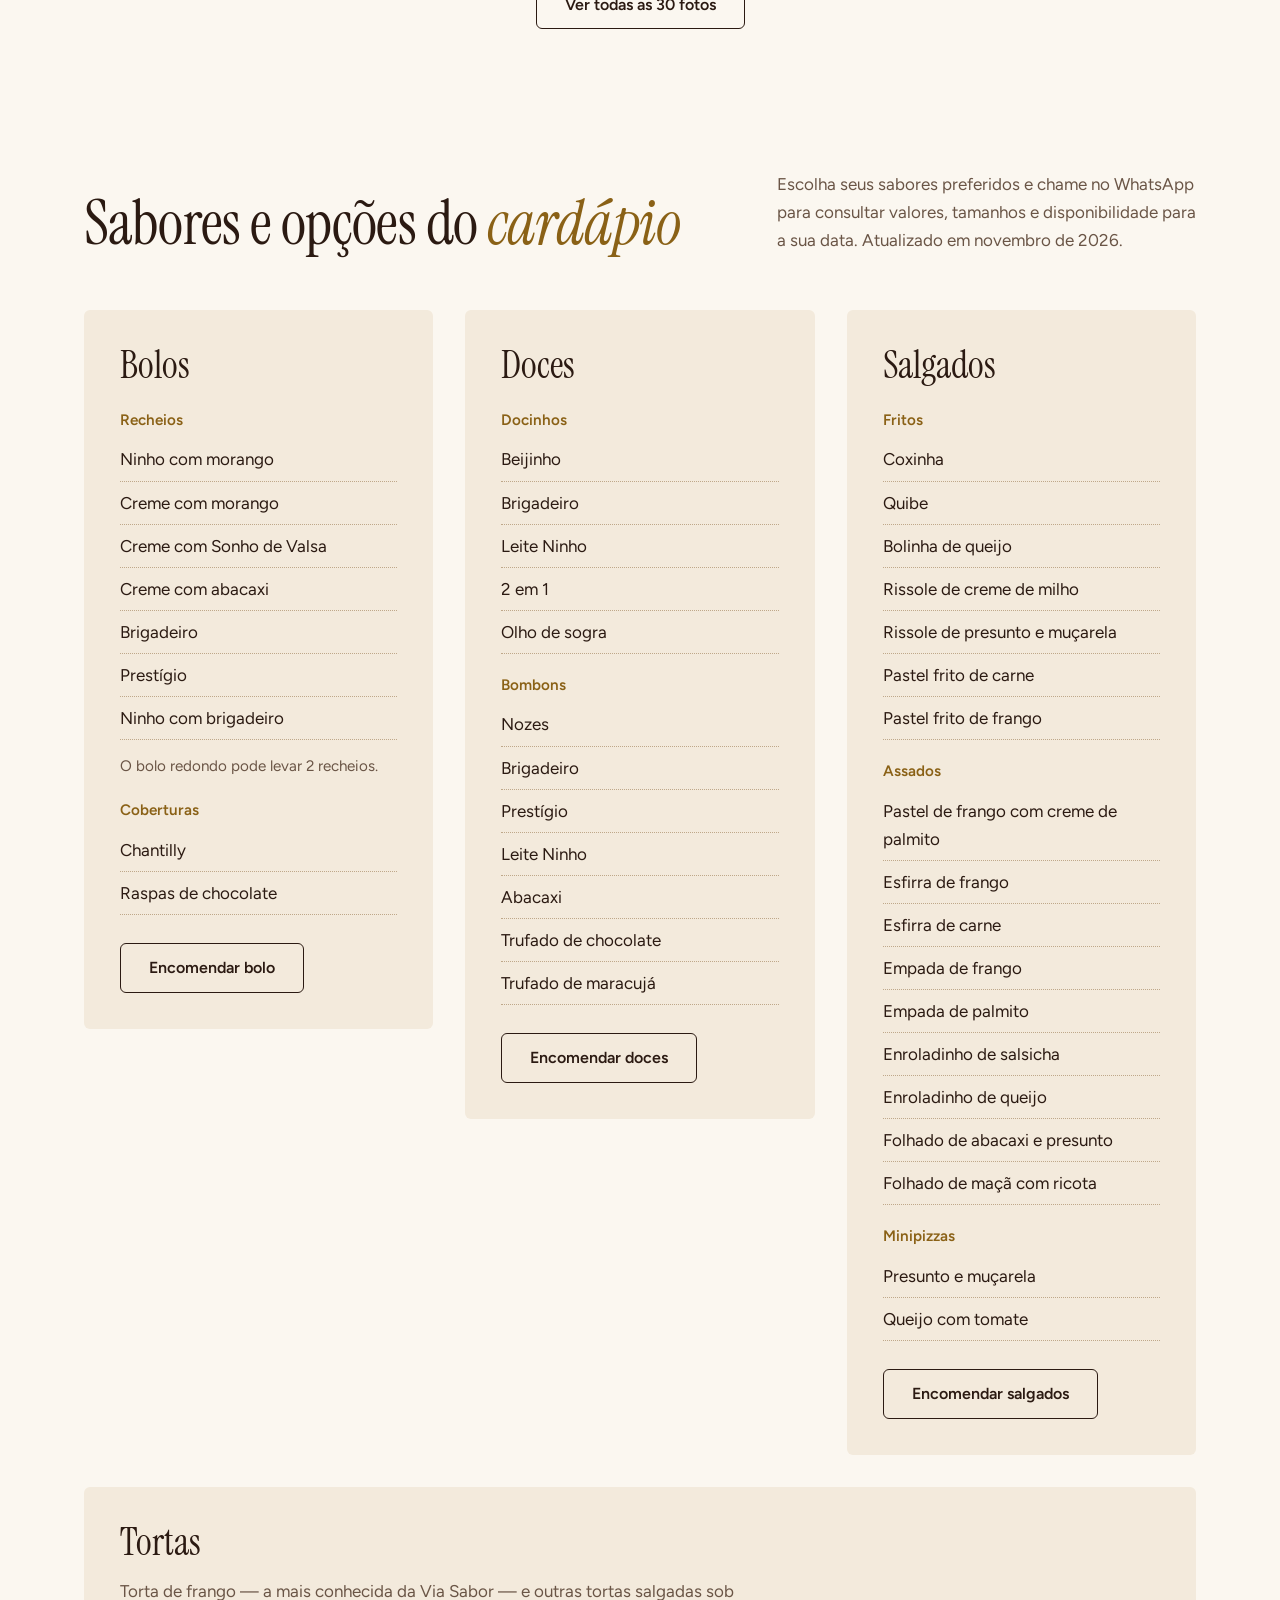
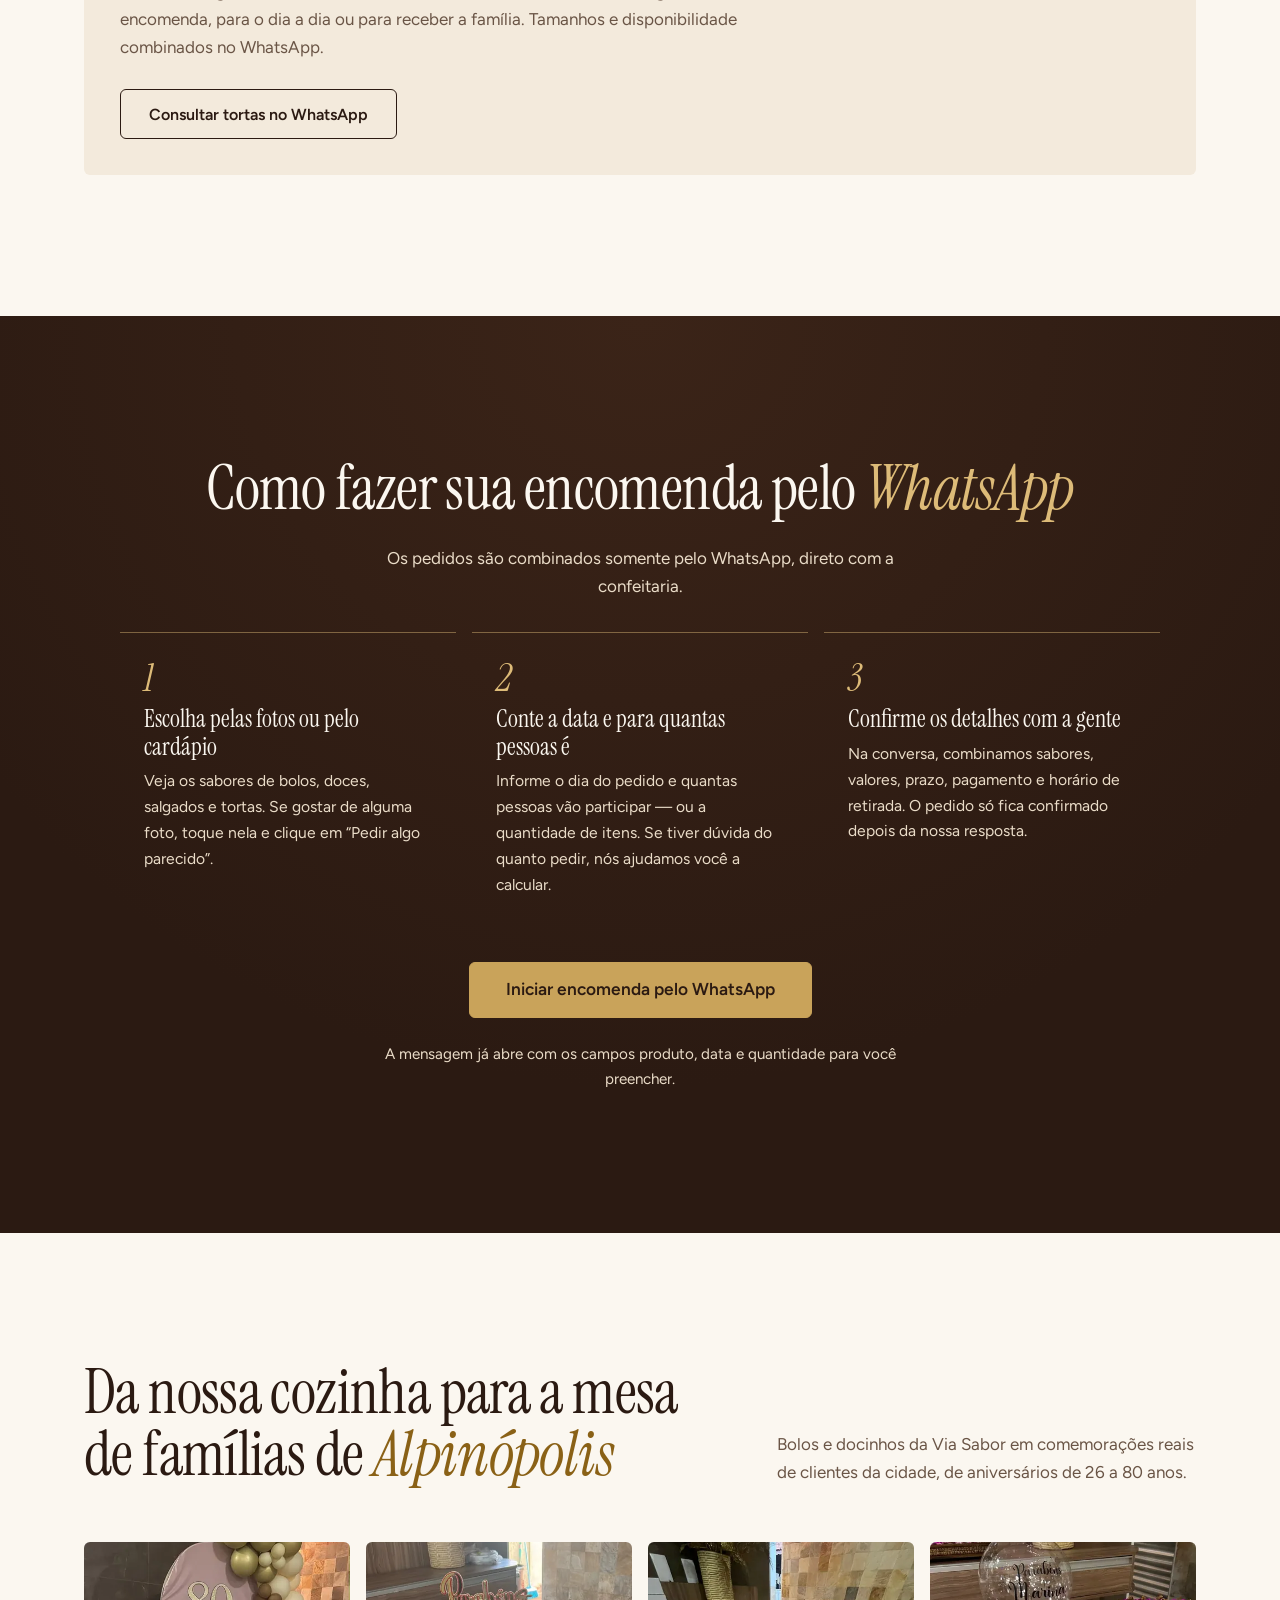
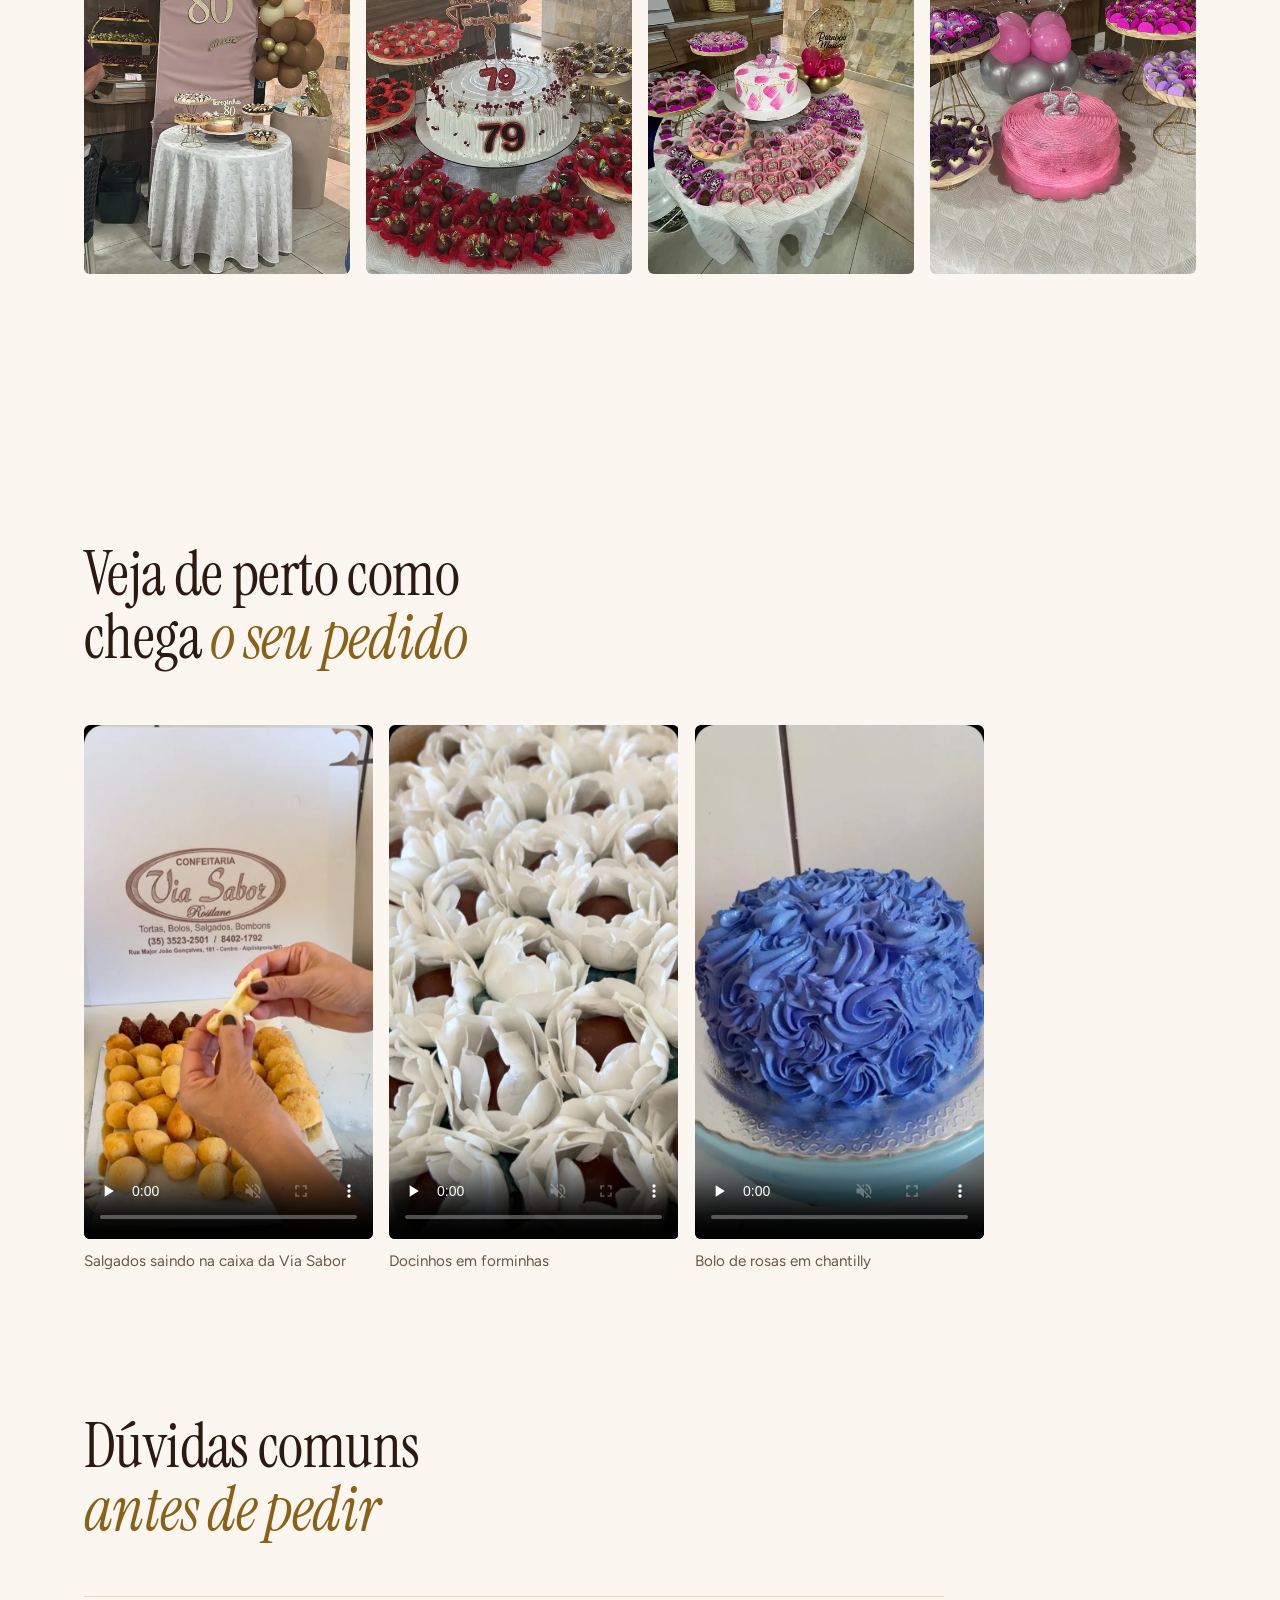
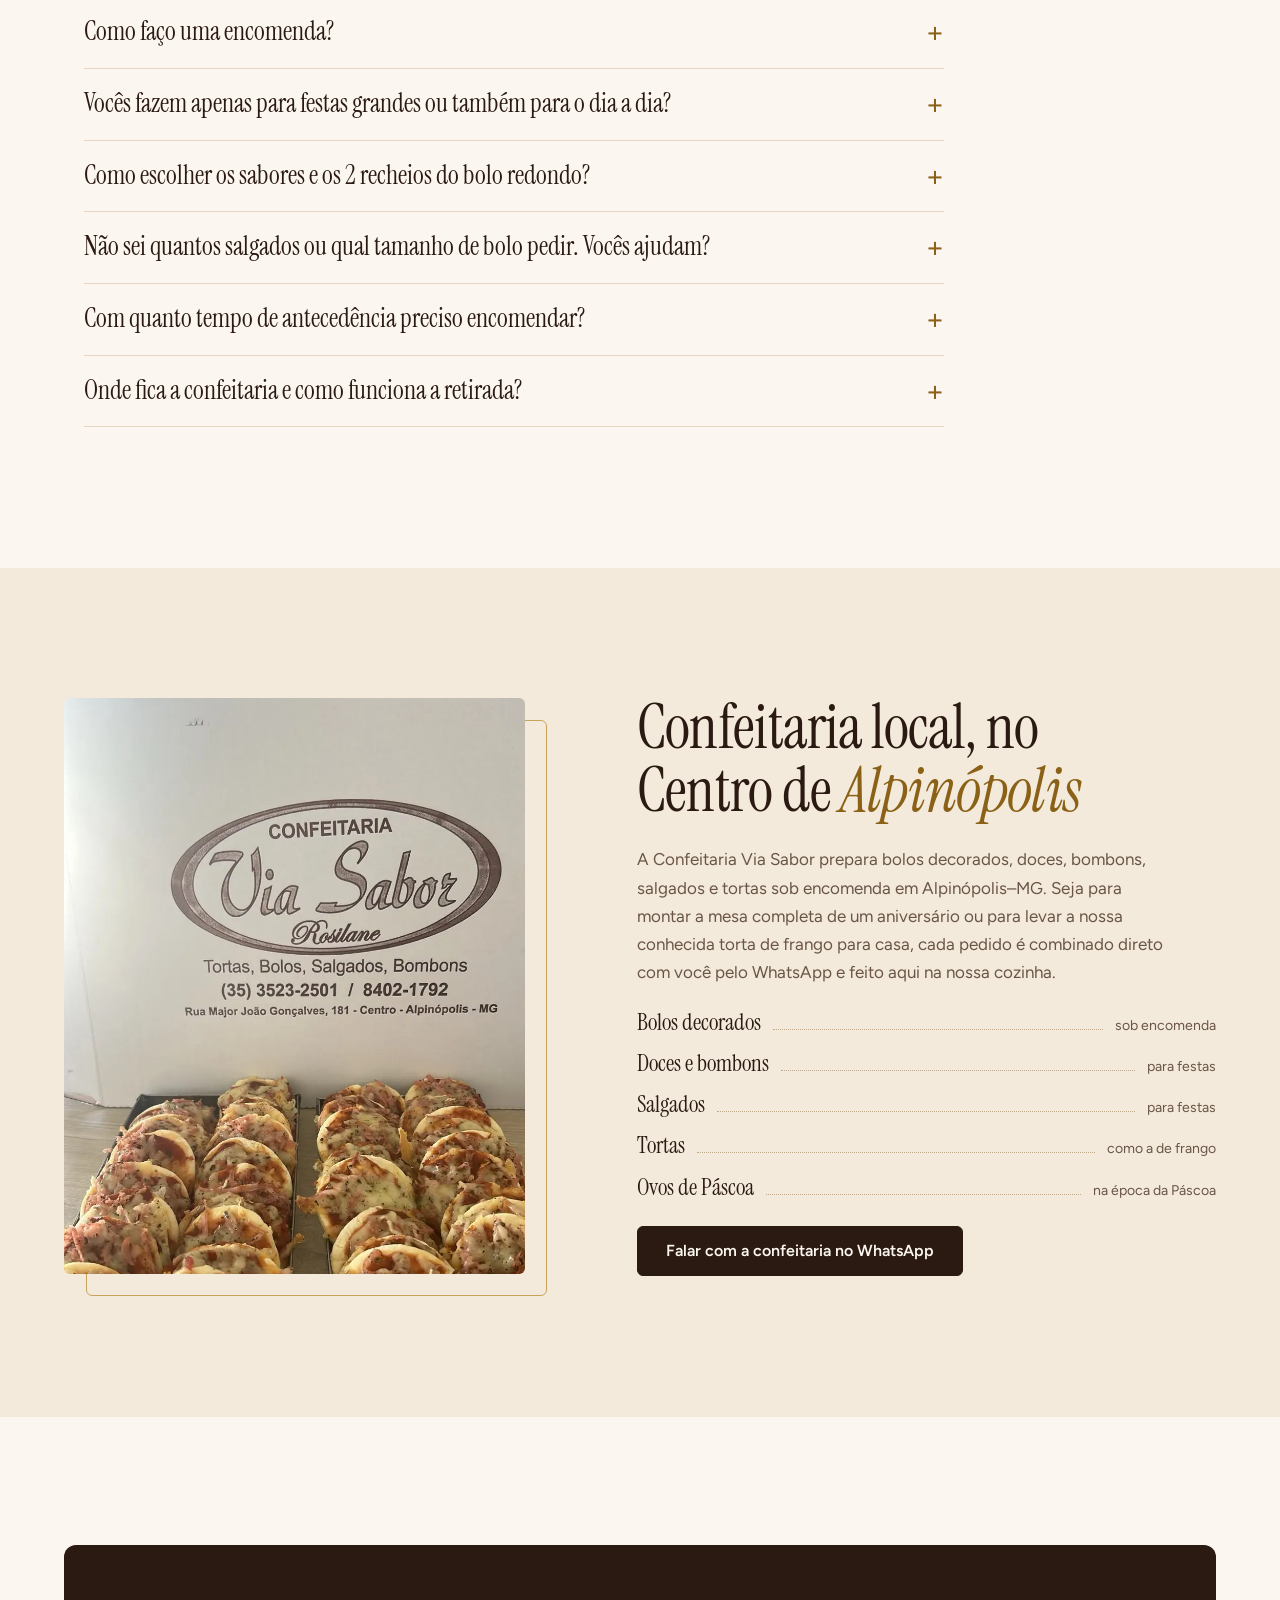
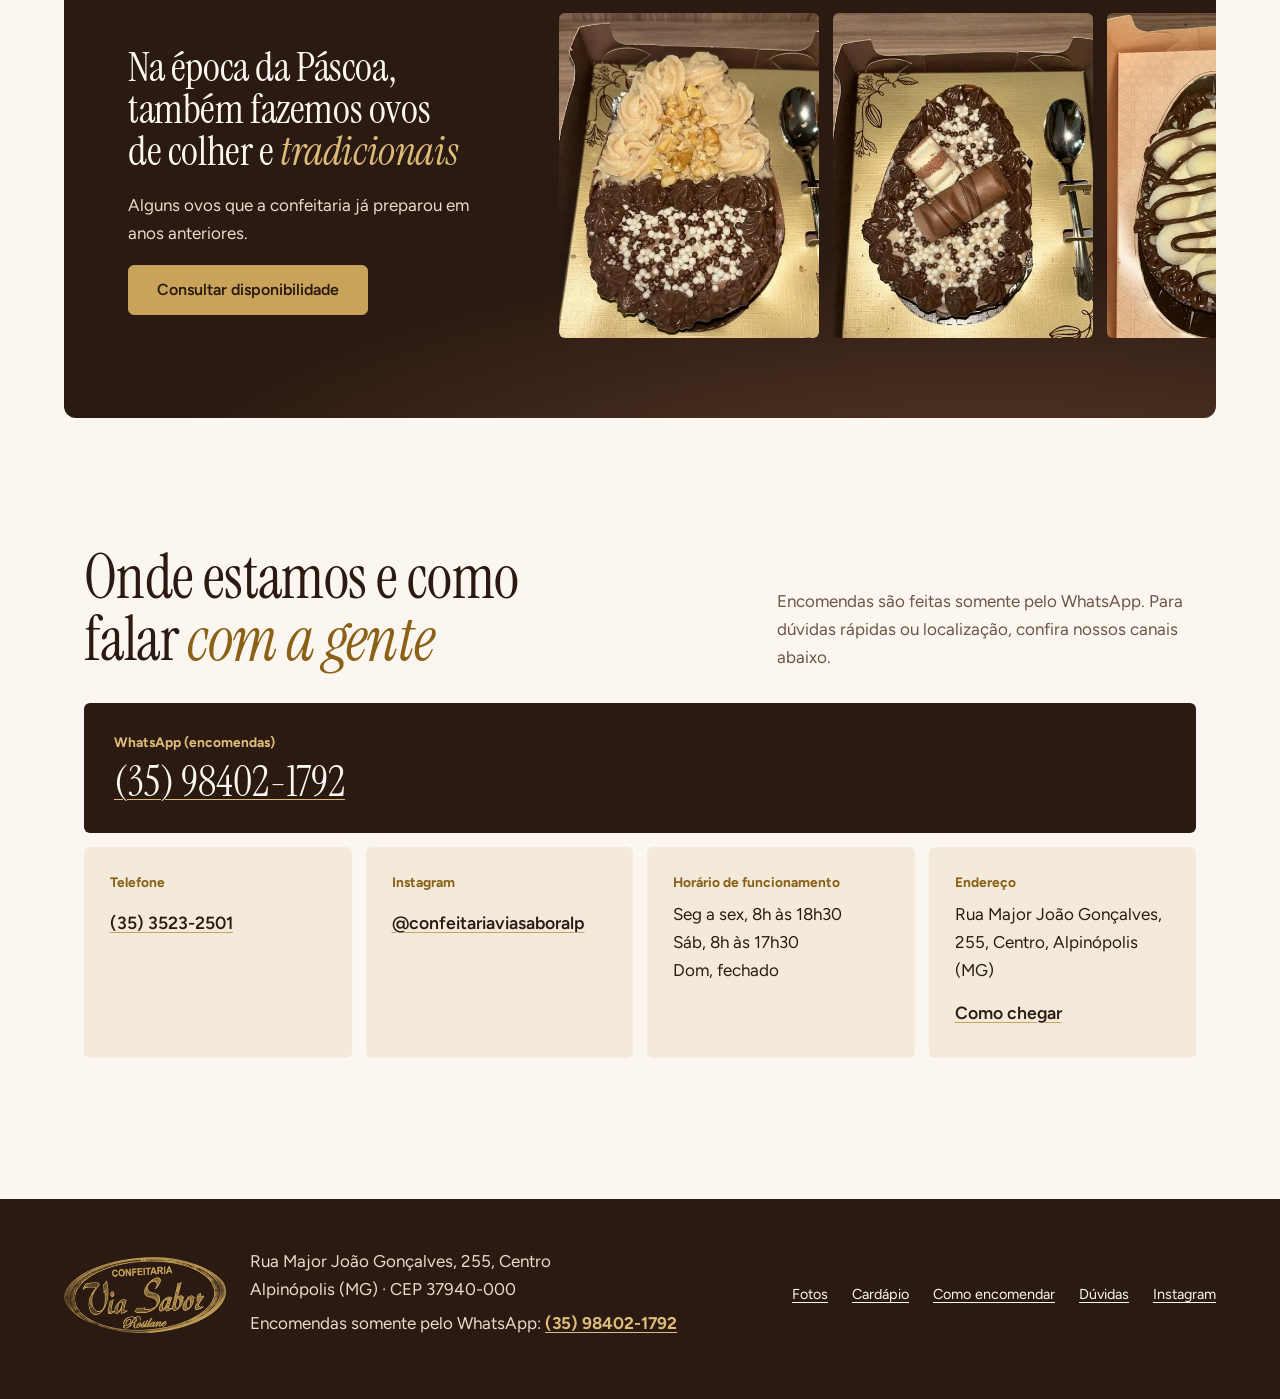
==== commit 0d79a0e0: "feat: copy e layout focados em encomenda pelo WhatsApp Topo enxuto no celular (logo, WhatsApp, Menu)" ====
--- a/index.html
+++ b/index.html
@@ -3,14 +3,14 @@
 <head>
 <meta charset="utf-8">
 <meta name="viewport" content="width=device-width, initial-scale=1">
-<title>Confeitaria Via Sabor em Alpinópolis | Bolos, docinhos e salgados</title>
-<meta name="description" content="Confeitaria Via Sabor em Alpinópolis (MG): bolos decorados, docinhos, bombons, tortas e salgados para festas. Veja as fotos e encomende pelo WhatsApp.">
+<title>Confeitaria Via Sabor em Alpinópolis | Bolos, doces, salgados e tortas</title>
+<meta name="description" content="Bolos, doces, salgados e tortas sob encomenda no Centro de Alpinópolis (MG), para festas e para o dia a dia. Veja as fotos e encomende pelo WhatsApp.">
 <link rel="canonical" href="https://confeitariaviasabor.com.br/">
 <meta name="theme-color" content="#2B1A12">
 <meta property="og:type" content="website">
 <meta property="og:locale" content="pt_BR">
 <meta property="og:title" content="Confeitaria Via Sabor em Alpinópolis">
-<meta property="og:description" content="Bolos, docinhos e salgados para os momentos que merecem sabor.">
+<meta property="og:description" content="Bolos, doces, salgados e tortas sob encomenda em Alpinópolis (MG). Encomendas pelo WhatsApp.">
 <meta property="og:url" content="https://confeitariaviasabor.com.br/">
 <meta property="og:image" content="https://confeitariaviasabor.com.br/assets/img/compartilhar.jpg">
 <meta property="og:image:width" content="1200">
@@ -20,7 +20,7 @@
 <link rel="icon" href="assets/icone.svg" type="image/svg+xml">
 <link rel="preload" href="assets/fonts/instrument-serif.woff2" as="font" type="font/woff2" crossorigin>
 <link rel="preload" href="assets/img/bolo-calda-frutas-capa-900.webp" as="image" imagesrcset="assets/img/bolo-calda-frutas-capa-480.webp 480w, assets/img/bolo-calda-frutas-capa-900.webp 900w, assets/img/bolo-calda-frutas-capa-1172.webp 1172w" imagesizes="(min-width: 900px) 55vw, 100vw">
-<link rel="stylesheet" href="styles.css?v=13">
+<link rel="stylesheet" href="styles.css?v=14">
 <script type="application/ld+json">
 {
   "@context": "https://schema.org",
@@ -44,7 +44,7 @@
 </svg>
 
 <p class="barra-info">
-  <span>Encomendas pelo WhatsApp <a data-whatsapp data-wa-numero href="#contato" target="_blank" rel="noopener">(35) 98402-1792</a></span>
+  <span>Encomendas somente pelo WhatsApp: <a data-whatsapp data-wa-numero href="#contato" target="_blank" rel="noopener">(35) 98402-1792</a></span>
   <span data-horarios hidden></span>
 </p>
 
@@ -59,21 +59,23 @@
     <a href="#produtos">Fotos</a>
     <a href="#cardapio">Cardápio</a>
     <a href="#como-encomendar">Como encomendar</a>
-    <a href="#celebracoes">Festas</a>
+    <a href="#duvidas">Dúvidas</a>
     <a href="#sobre">A confeitaria</a>
     <a href="#contato">Contato</a>
   </nav>
-  <a class="botao botao-pequeno topo-encomendar" data-whatsapp href="#contato" target="_blank" rel="noopener">Encomendar</a>
+  <a class="botao botao-pequeno topo-encomendar" data-whatsapp href="#contato" target="_blank" rel="noopener"><span class="topo-longo">Encomendar no </span>WhatsApp</a>
 </header>
 
 <main id="conteudo">
   <section id="inicio" class="abertura">
     <div class="abertura-texto">
-      <h1>Bolos, doces e salgados para <em>cada festa</em>.</h1>
-      <p class="apoio">Bolos decorados, docinhos, bombons e salgados sob encomenda, feitos pela Confeitaria Via Sabor em Alpinópolis (MG). Escolha pelas fotos e combine o pedido no WhatsApp.</p>
+      <p class="kicker">Centro de Alpinópolis–MG · Produção própria</p>
+      <h1>Bolos, doces, salgados e tortas <em>sob encomenda</em> em Alpinópolis</h1>
+      <p class="apoio">Para aniversários, reuniões de família ou para o dia a dia. Veja as fotos do que fazemos na Confeitaria Via Sabor e combine seu pedido direto pelo WhatsApp.</p>
       <div class="acoes">
-        <a class="botao" data-whatsapp href="#contato" target="_blank" rel="noopener">Encomendar no WhatsApp</a>
-        <a class="link-seta" href="#produtos">Ver as fotos <span aria-hidden="true">→</span></a>
+        <a class="botao" data-whatsapp href="#contato" target="_blank" rel="noopener">Fazer encomenda pelo WhatsApp</a>
+        <p class="acoes-nota">Encomendas feitas somente pelo WhatsApp · <span>Atendimento de segunda a sábado</span></p>
+        <a class="link-seta" href="#produtos">Ver fotos e sabores <span aria-hidden="true">↓</span></a>
       </div>
     </div>
     <figure class="abertura-foto">
@@ -90,38 +92,42 @@
     </figure>
   </section>
 
-  <div class="letreiro" aria-hidden="true">
-    <div class="letreiro-trilho">
-      <span>Bolos decorados ✦ Docinhos ✦ Bombons ✦ Salgados ✦ Tortas ✦ Ovos de Páscoa</span>
-    </div>
-  </div>
+  <ul class="provas">
+    <li><span aria-hidden="true">✓</span> Fotos reais do que sai da nossa cozinha</li>
+    <li><span aria-hidden="true">✓</span> Tudo no mesmo pedido: bolo, doces, salgados e tortas</li>
+    <li><span aria-hidden="true">✓</span> Loja física no Centro de Alpinópolis–MG</li>
+  </ul>
 
   <section class="secao categorias" aria-labelledby="categorias-titulo">
     <div class="secao-cabeca" data-revelar>
       <div>
-        <h2 id="categorias-titulo">Escolha por onde <em>começar</em></h2>
-      </div>
-      <p>Toque numa categoria para ver as fotos dela.</p>
+        <h2 id="categorias-titulo">Escolha o que você <em>precisa hoje</em></h2>
+      </div>
+      <p>Para montar a mesa da festa ou levar para casa. Toque em uma categoria para ver as fotos.</p>
     </div>
     <ul class="cat-lista">
       <li data-revelar><a class="cat" href="#produtos" data-filtro="bolos">
         <img src="assets/img/bolo-dourado-480.webp" srcset="assets/img/bolo-dourado-480.webp 480w, assets/img/bolo-dourado-900.webp 900w" sizes="(min-width: 900px) 25vw, 50vw" width="900" height="900" alt="" loading="lazy">
-        <span class="cat-nome">Bolos</span><span class="cat-mais">Ver fotos <span aria-hidden="true">→</span></span></a></li>
+        <span class="cat-texto"><span class="cat-nome">Bolos decorados</span><span class="cat-desc">Aniversários, chás e datas especiais</span><span class="cat-mais">Ver fotos <span aria-hidden="true">→</span></span></span></a></li>
       <li data-revelar><a class="cat" href="#produtos" data-filtro="docinhos">
         <img src="assets/img/brigadeiros-caixas-480.webp" srcset="assets/img/brigadeiros-caixas-480.webp 480w, assets/img/brigadeiros-caixas-720.webp 720w" sizes="(min-width: 900px) 25vw, 50vw" width="720" height="1280" alt="" loading="lazy">
-        <span class="cat-nome">Doces e bombons</span><span class="cat-mais">Ver fotos <span aria-hidden="true">→</span></span></a></li>
+        <span class="cat-texto"><span class="cat-nome">Doces e bombons</span><span class="cat-desc">Docinhos de festa, bombons e sobremesas</span><span class="cat-mais">Ver fotos <span aria-hidden="true">→</span></span></span></a></li>
       <li data-revelar><a class="cat" href="#produtos" data-filtro="salgados">
         <img src="assets/img/salgados-pasteis-coxinhas-quibes-480.webp" srcset="assets/img/salgados-pasteis-coxinhas-quibes-480.webp 480w, assets/img/salgados-pasteis-coxinhas-quibes-720.webp 720w" sizes="(min-width: 900px) 25vw, 50vw" width="720" height="1280" alt="" loading="lazy">
-        <span class="cat-nome">Salgados</span><span class="cat-mais">Ver fotos <span aria-hidden="true">→</span></span></a></li>
+        <span class="cat-texto"><span class="cat-nome">Salgados</span><span class="cat-desc">Fritos, assados e minipizzas</span><span class="cat-mais">Ver fotos <span aria-hidden="true">→</span></span></span></a></li>
+      <li data-revelar><a class="cat" href="#produtos" data-filtro="tortas">
+        <!-- Única foto de torta: aparece aqui e também na galeria (filtro Tortas). -->
+        <img data-tambem-na-galeria src="assets/img/torta-frango-480.webp" srcset="assets/img/torta-frango-480.webp 480w, assets/img/torta-frango-728.webp 728w" sizes="(min-width: 900px) 25vw, 50vw" width="728" height="910" alt="" loading="lazy">
+        <span class="cat-texto"><span class="cat-nome">Tortas salgadas</span><span class="cat-desc">Como a nossa torta de frango, querida na cidade</span><span class="cat-mais">Ver fotos <span aria-hidden="true">→</span></span></span></a></li>
     </ul>
   </section>
 
   <section id="produtos" class="secao produtos" aria-labelledby="produtos-titulo">
     <div class="secao-cabeca" data-revelar>
       <div>
-        <h2 id="produtos-titulo">Feito na <em>Via Sabor</em></h2>
-      </div>
-      <p>Bolos decorados, doces, bombons e salgados. Escolha uma categoria e toque numa foto para ampliar.</p>
+        <h2 id="produtos-titulo">Pedidos reais feitos na <em>Via Sabor</em></h2>
+      </div>
+      <p>Tudo o que aparece aqui foi produzido na nossa confeitaria. Toque em qualquer foto para ampliar e pedir algo parecido no WhatsApp.</p>
     </div>
     <div class="filtros" role="group" aria-label="Filtrar fotos por categoria"></div>
     <p class="filtro-texto" aria-live="polite"></p>
@@ -133,9 +139,9 @@
   <section id="cardapio" class="secao sabores" aria-labelledby="cardapio-titulo">
     <div class="secao-cabeca" data-revelar>
       <div>
-        <h2 id="cardapio-titulo">Sabores e <em>opções</em></h2>
-      </div>
-      <p>Recheios, doces, salgados e tortas da Via Sabor. Valores e disponibilidade são combinados no WhatsApp. Atualizado em novembro de 2026.</p>
+        <h2 id="cardapio-titulo">Sabores e opções do <em>cardápio</em></h2>
+      </div>
+      <p>Escolha seus sabores preferidos e chame no WhatsApp para consultar valores, tamanhos e disponibilidade para a sua data. Atualizado em novembro de 2026.</p>
     </div>
     <div class="sabores-grade">
       <article class="sabores-grupo" data-revelar>
@@ -153,7 +159,8 @@
       <article class="sabores-grupo" data-revelar>
         <h3>Doces</h3>
         <h4>Docinhos</h4>
-        <ul><li>Beijinho</li><li>Brigadeiro</li><li>Leite Ninho</li><li>2 em 1</li><li>Docinho</li><li>Olho de sogra</li></ul>
+        <!-- TODO: confirmar nome do 5º docinho (o cardápio só dizia "Docinho"; saiu do site até a confeitaria confirmar). -->
+        <ul><li>Beijinho</li><li>Brigadeiro</li><li>Leite Ninho</li><li>2 em 1</li><li>Olho de sogra</li></ul>
         <h4>Bombons</h4>
         <ul><li>Nozes</li><li>Brigadeiro</li><li>Prestígio</li><li>Leite Ninho</li><li>Abacaxi</li><li>Trufado de chocolate</li><li>Trufado de maracujá</li></ul>
         <a class="botao botao-contorno-escuro" data-whatsapp data-msg="Olá, vi o cardápio no site da Confeitaria Via Sabor e gostaria de encomendar doces.&#10;Sabores:&#10;Data:&#10;Quantidade:" href="#contato" target="_blank" rel="noopener">Encomendar doces</a>
@@ -176,31 +183,32 @@
       </article>
       <article class="sabores-grupo sabores-tortas" data-revelar>
         <h3>Tortas</h3>
-        <p>Tortas salgadas, como a de frango. Tamanhos e disponibilidade são combinados no WhatsApp.</p>
-        <a class="botao botao-contorno-escuro" data-whatsapp data-msg="Olá, vi o site da Confeitaria Via Sabor e gostaria de saber sobre as tortas.&#10;Torta:&#10;Data:&#10;Quantidade de pessoas:" href="#contato" target="_blank" rel="noopener">Consultar tortas</a>
+        <p>Torta de frango — a mais conhecida da Via Sabor — e outras tortas salgadas sob encomenda, para o dia a dia ou para receber a família. Tamanhos e disponibilidade combinados no WhatsApp.</p>
+        <a class="botao botao-contorno-escuro" data-whatsapp data-msg="Olá, vi o site da Confeitaria Via Sabor e gostaria de saber sobre as tortas.&#10;Torta:&#10;Data:&#10;Quantidade de pessoas:" href="#contato" target="_blank" rel="noopener">Consultar tortas no WhatsApp</a>
       </article>
     </div>
   </section>
 
   <section id="como-encomendar" class="encomenda" aria-labelledby="encomenda-titulo">
     <div data-revelar>
-      <h2 id="encomenda-titulo">Como encomendar pelo <em>WhatsApp</em></h2>
+      <h2 id="encomenda-titulo">Como fazer sua encomenda pelo <em>WhatsApp</em></h2>
+      <p>Os pedidos são combinados somente pelo WhatsApp, direto com a confeitaria.</p>
       <ol class="passos">
-        <li><strong>Escolha o que quer</strong><span>Veja as fotos de bolos, doces e salgados. Gostou de uma? Toque nela e use “Pedir algo parecido”.</span></li>
-        <li><strong>Diga a data e a quantidade</strong><span>Para quando é a festa e para quantas pessoas, ou quantas unidades de cada item.</span></li>
-        <li><strong>Combine os detalhes</strong><span>Sabores, valores, prazo, pedido mínimo e pagamento são combinados na conversa com a confeitaria.</span></li>
+        <li><strong>Escolha pelas fotos ou pelo cardápio</strong><span>Veja os sabores de bolos, doces, salgados e tortas. Se gostar de alguma foto, toque nela e clique em “Pedir algo parecido”.</span></li>
+        <li><strong>Conte a data e para quantas pessoas é</strong><span>Informe o dia do pedido e quantas pessoas vão participar — ou a quantidade de itens. Se tiver dúvida do quanto pedir, nós ajudamos você a calcular.</span></li>
+        <li><strong>Confirme os detalhes com a gente</strong><span>Na conversa, combinamos sabores, valores, prazo, pagamento e horário de retirada. O pedido só fica confirmado depois da nossa resposta.</span></li>
       </ol>
-      <a class="botao botao-grande" data-whatsapp data-msg="Olá, vi o site da Confeitaria Via Sabor e gostaria de fazer uma encomenda.&#10;Produto:&#10;Data:&#10;Quantidade (pessoas ou unidades):" href="#contato" target="_blank" rel="noopener">Começar a encomenda</a>
-      <p class="encomenda-dica">A mensagem já abre com os campos produto, data e quantidade para você preencher. O pedido só fica confirmado depois da resposta da confeitaria.</p>
+      <a class="botao botao-grande" data-whatsapp data-msg="Olá, vi o site da Confeitaria Via Sabor e gostaria de fazer uma encomenda.&#10;Produto:&#10;Data:&#10;Quantidade (pessoas ou unidades):" href="#contato" target="_blank" rel="noopener">Iniciar encomenda pelo WhatsApp</a>
+      <p class="encomenda-dica">A mensagem já abre com os campos produto, data e quantidade para você preencher.</p>
     </div>
   </section>
 
   <section id="celebracoes" class="secao celebracoes" aria-labelledby="celebracoes-titulo">
     <div class="secao-cabeca" data-revelar>
       <div>
-        <h2 id="celebracoes-titulo">Uma mesa cheia de motivos para <em>celebrar</em></h2>
-      </div>
-      <p>Bolos e docinhos da confeitaria em festas de clientes, de aniversários de 26 a 80 anos.</p>
+        <h2 id="celebracoes-titulo">Da nossa cozinha para a mesa de famílias de <em>Alpinópolis</em></h2>
+      </div>
+      <p>Bolos e docinhos da Via Sabor em comemorações reais de clientes da cidade, de aniversários de 26 a 80 anos.</p>
     </div>
     <ul class="mosaico" data-cat="celebracoes"></ul>
   </section>
@@ -208,7 +216,7 @@
   <section id="videos" class="secao videos" aria-labelledby="videos-titulo">
     <div class="secao-cabeca">
       <div>
-        <h2 id="videos-titulo">Feito aqui, <em>do jeito que chega</em></h2>
+        <h2 id="videos-titulo">Veja de perto como chega <em>o seu pedido</em></h2>
       </div>
     </div>
     <ul class="videos-lista">
@@ -227,16 +235,52 @@
     </ul>
   </section>
 
+  <section id="duvidas" class="secao duvidas" aria-labelledby="duvidas-titulo">
+    <div class="secao-cabeca" data-revelar>
+      <div>
+        <h2 id="duvidas-titulo">Dúvidas comuns <em>antes de pedir</em></h2>
+      </div>
+    </div>
+    <div class="duvidas-lista">
+      <details>
+        <summary>Como faço uma encomenda?</summary>
+        <p>Todas as encomendas são feitas somente pelo WhatsApp <a data-whatsapp data-wa-numero href="#contato" target="_blank" rel="noopener">(35) 98402-1792</a>. Você pode escolher uma foto do site, ver os sabores do cardápio e enviar sua mensagem com o produto e a data.</p>
+      </details>
+      <details>
+        <summary>Vocês fazem apenas para festas grandes ou também para o dia a dia?</summary>
+        <p>Atendemos tanto festas e aniversários quanto pedidos para o dia a dia, reuniões em família e finais de semana — como a nossa torta de frango, bolos, doces e salgados. Consulte a disponibilidade pelo WhatsApp.</p>
+      </details>
+      <details>
+        <summary>Como escolher os sabores e os 2 recheios do bolo redondo?</summary>
+        <p>No nosso <a href="#cardapio">cardápio</a> você encontra opções como Ninho com morango, Creme com morango, Creme com Sonho de Valsa, Creme com abacaxi, Brigadeiro, Prestígio e Ninho com brigadeiro, além de cobertura em chantilly ou raspas de chocolate. No bolo redondo, você pode combinar até 2 recheios.</p>
+      </details>
+      <details>
+        <summary>Não sei quantos salgados ou qual tamanho de bolo pedir. Vocês ajudam?</summary>
+        <p>Sim. Basta dizer na conversa do WhatsApp para quantas pessoas será a festa ou reunião que ajudamos você a calcular a quantidade ideal de bolo, docinhos e salgados.</p>
+      </details>
+      <details>
+        <summary>Com quanto tempo de antecedência preciso encomendar?</summary>
+        <p>Recomendamos chamar no WhatsApp o quanto antes para garantir sua data na agenda, principalmente para finais de semana e bolos decorados. Na conversa, informamos a disponibilidade para o dia que você precisa.</p>
+      </details>
+      <details>
+        <summary>Onde fica a confeitaria e como funciona a retirada?</summary>
+        <p>Estamos na Rua Major João Gonçalves, 255, no Centro de Alpinópolis (MG). Funcionamos de segunda a sexta das 8h às 18h30 e aos sábados das 8h às 17h30. Os detalhes e o horário de retirada do pedido são combinados pelo WhatsApp.</p>
+      </details>
+    </div>
+  </section>
+
   <section id="sobre" class="historia" aria-labelledby="sobre-titulo">
     <div class="historia-foto" data-revelar>
+      <!-- Atenção: a arte impressa na caixa desta foto mostra o número antigo 181; o endereço atual é 255.
+           Trocar por uma foto com a caixa nova quando houver. -->
       <img src="assets/img/salgados-minipizzas-900.webp"
            srcset="assets/img/salgados-minipizzas-480.webp 480w, assets/img/salgados-minipizzas-900.webp 900w"
            sizes="(min-width: 900px) 40vw, 90vw" width="900" height="1600" loading="lazy"
            alt="Minipizzas em bandejas na frente da caixa da Confeitaria Via Sabor">
     </div>
     <div class="historia-texto" data-revelar>
-      <h2 id="sobre-titulo">Tortas, bolos, salgados e bombons. <em>Está escrito na caixa.</em></h2>
-      <p>A Via Sabor é uma confeitaria de Alpinópolis, em Minas Gerais. Aceita encomendas para festas, com bolos personalizados, doces e salgados, e a torta de frango é a mais conhecida da casa. Tudo o que você vê nas fotos deste site foi feito na Via Sabor.</p>
+      <h2 id="sobre-titulo">Confeitaria local, no Centro de <em>Alpinópolis</em></h2>
+      <p>A Confeitaria Via Sabor prepara bolos decorados, doces, bombons, salgados e tortas sob encomenda em Alpinópolis–MG. Seja para montar a mesa completa de um aniversário ou para levar a nossa conhecida torta de frango para casa, cada pedido é combinado direto com você pelo WhatsApp e feito aqui na nossa cozinha.</p>
       <ul class="cardapio">
         <li><span>Bolos decorados</span><small>sob encomenda</small></li>
         <li><span>Doces e bombons</span><small>para festas</small></li>
@@ -244,15 +288,15 @@
         <li><span>Tortas</span><small>como a de frango</small></li>
         <li><span>Ovos de Páscoa</span><small>na época da Páscoa</small></li>
       </ul>
-      <a class="botao botao-escuro" data-whatsapp href="#contato" target="_blank" rel="noopener">Encomendar no WhatsApp</a>
+      <a class="botao botao-escuro" data-whatsapp href="#contato" target="_blank" rel="noopener">Falar com a confeitaria no WhatsApp</a>
     </div>
   </section>
 
   <section id="pascoa" class="pascoa" aria-labelledby="pascoa-titulo">
     <div class="pascoa-cartao">
       <div class="pascoa-texto" data-revelar>
-        <h2 id="pascoa-titulo">Ovos de <em>Páscoa</em></h2>
-        <p>Coleção da época de Páscoa. Estes são alguns ovos que a confeitaria já preparou em anos anteriores.</p>
+        <h2 id="pascoa-titulo">Na época da Páscoa, também fazemos ovos de colher e <em>tradicionais</em></h2>
+        <p>Alguns ovos que a confeitaria já preparou em anos anteriores.</p>
         <p class="pascoa-aviso" data-pascoa></p>
         <a class="botao" data-whatsapp href="#contato" target="_blank" rel="noopener" data-msg="Olá, vi o site da Confeitaria Via Sabor e gostaria de saber sobre os ovos de Páscoa.">Consultar disponibilidade</a>
       </div>
@@ -263,11 +307,12 @@
   <section id="contato" class="secao contato" aria-labelledby="contato-titulo">
     <div class="secao-cabeca">
       <div>
-          <h2 id="contato-titulo">Contato</h2>
-      </div>
+        <h2 id="contato-titulo">Onde estamos e como falar <em>com a gente</em></h2>
+      </div>
+      <p>Encomendas são feitas somente pelo WhatsApp. Para dúvidas rápidas ou localização, confira nossos canais abaixo.</p>
     </div>
     <ul class="canais">
-      <li data-campo="whatsapp" hidden>
+      <li class="canal-destaque" data-campo="whatsapp" hidden>
         <span class="canal-rotulo">WhatsApp (encomendas)</span>
         <a data-whatsapp-contato data-wa-numero target="_blank" rel="noopener">Conversar pelo WhatsApp</a>
       </li>
@@ -294,12 +339,12 @@
 
 <footer class="rodape">
   <img class="rodape-logo" src="assets/logo-dourado-320.webp" width="320" height="150" alt="Confeitaria Via Sabor" loading="lazy">
-  <p>Rua Major João Gonçalves, 255, Centro<br>Alpinópolis, MG · CEP 37940-000<br>Encomendas: <a data-whatsapp data-wa-numero href="#contato" target="_blank" rel="noopener">(35) 98402-1792</a></p>
+  <p>Rua Major João Gonçalves, 255, Centro<br>Alpinópolis (MG) · CEP 37940-000<br>Encomendas somente pelo WhatsApp: <a data-whatsapp data-wa-numero href="#contato" target="_blank" rel="noopener">(35) 98402-1792</a></p>
   <nav aria-label="Rodapé">
     <a href="#produtos">Fotos</a>
     <a href="#cardapio">Cardápio</a>
-    <a href="#celebracoes">Festas</a>
     <a href="#como-encomendar">Como encomendar</a>
+    <a href="#duvidas">Dúvidas</a>
     <a data-instagram href="https://www.instagram.com/confeitariaviasaboralp/" target="_blank" rel="noopener">Instagram</a>
   </nav>
 </footer>
@@ -319,8 +364,8 @@
   </div>
 </dialog>
 
-<script src="config.js?v=13"></script>
-<script src="assets/fotos.js?v=13"></script>
-<script src="app.js?v=13"></script>
+<script src="config.js?v=14"></script>
+<script src="assets/fotos.js?v=14"></script>
+<script src="app.js?v=14"></script>
 </body>
 </html>
--- a/styles.css
+++ b/styles.css
@@ -109,7 +109,8 @@
 .menu a:not(.botao):hover::after { transform: scaleX(1); }
 .menu-botao { display: none; }
 
-@media (max-width: 1000px) {
+/* Com 6 links e "Encomendar no WhatsApp", o menu só cabe aberto a partir de 1180px */
+@media (max-width: 1180px) {
   .topo { height: 68px; gap: 10px; }
   .topo-encomendar { order: 2; padding: 10px 16px; }
   .menu-botao { order: 3; }
@@ -143,7 +144,7 @@
   background: radial-gradient(120% 80% at 0% 100%, var(--chocolate-2) 0%, var(--chocolate) 62%); color: var(--papel);
 }
 .abertura-texto { align-self: center; padding: clamp(48px, 7vw, 96px) clamp(28px, 4vw, 72px) clamp(56px, 8vw, 104px) var(--miolo); }
-h1 { font-size: clamp(3rem, 6vw, 6.2rem); line-height: .98; }
+h1 { font-size: clamp(3rem, 4.4vw, 4.6rem); line-height: 1; }
 .apoio { color: var(--creme-texto); font-size: clamp(1.05rem, 1.4vw, 1.18rem); max-width: 40ch; margin: 28px 0 36px; }
 .abertura-foto { position: relative; margin: 0; min-height: 420px; }
 .abertura-foto img { position: absolute; inset: 0; width: 100%; height: 100%; object-fit: cover; object-position: 50% 30%; }
@@ -154,6 +155,21 @@
 .selo text { fill: var(--dourado-claro); font: 600 7.4px var(--texto); text-transform: uppercase; letter-spacing: 1.3px; }
 .selo .selo-coracao { fill: var(--dourado); }
 
+.kicker { margin-bottom: 18px; color: var(--dourado-claro); font: 600 .92rem/1.4 var(--texto); }
+.acoes-nota { flex-basis: 100%; order: 1; color: var(--creme-texto); font-size: .9rem; margin-top: -6px; }
+.acoes .link-seta { order: 2; }
+.acoes-nota span { white-space: nowrap; }
+.topo-encomendar { gap: 0; }
+.topo-longo { white-space: pre; }
+
+/* Celular: só o topo enxuto (logo, WhatsApp, Menu); horário fica no contato */
+@media (max-width: 767px) {
+  .barra-info { display: none; }
+  .topo { height: 60px; }
+  .marca img { height: 38px; }
+  .topo-longo { display: none; }
+}
+
 @media (max-width: 380px) {
   .marca img { height: 34px; }
   .topo-encomendar { padding: 10px 12px; }
@@ -161,18 +177,30 @@
   .menu-botao { padding: 8px 10px; gap: 8px; }
 }
 
+/* Celular: foto baixa e sem selo, para título, botão, nota e link caberem na primeira tela */
 @media (max-width: 900px) {
   .abertura { grid-template-columns: 1fr; min-height: 0; }
-  .abertura-foto { order: -1; aspect-ratio: 16 / 11; min-height: 0; }
-  .abertura-foto img { object-position: 50% 50%; }
-  .abertura-texto { padding: 32px var(--lateral) 48px; }
-  .selo { left: auto; right: 16px; bottom: -40px; width: 92px; }
-}
-
-/* Faixa de texto correndo */
-.letreiro { overflow: hidden; padding: 16px 0; background: var(--chocolate-2); color: var(--dourado-claro); border-top: 1px solid rgba(221, 187, 120, .2); }
-.letreiro-trilho { display: flex; justify-content: center; padding: 0 var(--lateral); text-align: center; }
-.letreiro span { font: italic 400 clamp(1.4rem, 2.4vw, 2rem)/1.1 var(--serifa); }
+  .abertura-foto { order: -1; height: clamp(200px, 26svh, 320px); min-height: 0; }
+  .abertura-foto img { object-position: 50% 45%; }
+  .abertura-texto { padding: 22px var(--lateral) 28px; }
+  .selo { display: none; }
+  .kicker { margin-bottom: 10px; font-size: .84rem; }
+  h1 { font-size: clamp(2.05rem, 8.6vw, 3.4rem); line-height: 1.04; }
+  .apoio { font-size: 1rem; line-height: 1.55; margin: 12px 0 18px; }
+  .acoes { gap: 6px 22px; }
+  .acoes .botao { width: 100%; }
+  .acoes-nota { margin-top: 0; font-size: .84rem; }
+  .acoes .link-seta { min-height: 40px; }
+}
+
+/* Faixa de prova logo abaixo da abertura */
+.provas {
+  list-style: none; margin: 0; padding: 18px var(--miolo); display: flex; flex-wrap: wrap; justify-content: space-between; gap: 10px 32px;
+  background: var(--chocolate-2); color: var(--creme-texto); border-top: 1px solid rgba(221, 187, 120, .2);
+  font: 500 .98rem/1.4 var(--texto);
+}
+.provas span { color: var(--dourado-claro); font-weight: 700; margin-right: 4px; }
+@media (max-width: 760px) { .provas { flex-direction: column; padding: 18px var(--lateral); font-size: .94rem; } }
 
 /* Seções */
 .secao { max-width: var(--largura); margin: 0 auto; padding: clamp(80px, 10vw, 136px) var(--lateral) clamp(88px, 11vw, 148px); }
@@ -184,12 +212,14 @@
 }
 
 /* Categorias em quadros */
-.cat-lista { list-style: none; margin: 0; padding: 0; display: grid; grid-template-columns: repeat(3, 1fr); gap: 16px; }
+.cat-lista { list-style: none; margin: 0; padding: 0; display: grid; grid-template-columns: repeat(4, 1fr); gap: 16px; }
 .cat { position: relative; display: block; overflow: hidden; border-radius: var(--raio); color: var(--papel); text-decoration: none; isolation: isolate; }
 .cat img { width: 100%; aspect-ratio: 4 / 5; object-fit: cover; }
-.cat::after { content: ""; position: absolute; inset: 0; background: linear-gradient(180deg, rgba(43, 26, 18, 0) 42%, rgba(43, 26, 18, .88) 100%); }
-.cat-nome { position: absolute; left: 22px; right: 16px; bottom: 46px; z-index: 1; font: 400 clamp(1.5rem, 2.4vw, 2.2rem)/1.05 var(--serifa); }
-.cat-mais { position: absolute; left: 22px; bottom: 20px; z-index: 1; color: var(--dourado-claro); font: 600 .88rem var(--texto); }
+.cat::after { content: ""; position: absolute; inset: 0; background: linear-gradient(180deg, rgba(43, 26, 18, 0) 30%, rgba(43, 26, 18, .92) 100%); }
+.cat-texto { position: absolute; left: 20px; right: 16px; bottom: 18px; z-index: 1; display: grid; gap: 6px; }
+.cat-nome { font: 400 clamp(1.5rem, 2.2vw, 2rem)/1.05 var(--serifa); }
+.cat-desc { color: var(--creme-texto); font-size: .9rem; line-height: 1.35; }
+.cat-mais { color: var(--dourado-claro); font: 600 .88rem var(--texto); }
 .cat-mais span { display: inline-block; transition: transform .3s var(--suave); }
 @media (hover: hover) {
   .cat:hover { box-shadow: 0 0 0 2px var(--dourado); }
@@ -198,11 +228,13 @@
 .cat:focus-visible { outline-offset: 4px; }
 @media (max-width: 760px) {
   .cat-lista { grid-template-columns: 1fr 1fr; gap: 12px; }
-  .cat-lista li:nth-child(3) { grid-column: 1 / -1; }
-  .cat-lista li:nth-child(3) img { aspect-ratio: 8 / 5; }
-  .cat-nome { left: 14px; bottom: 38px; font-size: 1.35rem; }
-  .cat-mais { left: 14px; bottom: 14px; }
-}
+  .cat img { aspect-ratio: 3 / 4; }
+  .cat-texto { left: 12px; right: 10px; bottom: 12px; gap: 4px; }
+  .cat-nome { font-size: 1.3rem; }
+  .cat-desc { font-size: .8rem; }
+  .cat-mais { font-size: .82rem; }
+}
+@media (min-width: 761px) and (max-width: 1000px) { .cat-lista { grid-template-columns: 1fr 1fr; } }
 
 /* A confeitaria: foto da caixa e cardápio */
 .historia {
@@ -259,6 +291,7 @@
 }
 .pascoa-texto { display: grid; gap: 18px; justify-items: start; }
 .pascoa-texto p { color: var(--creme-texto); }
+.pascoa-texto h2 { font-size: clamp(2rem, 3.2vw, 2.8rem); }
 .pascoa-aviso:empty { display: none; }
 .faixa {
   list-style: none; margin: 0; padding: 4px clamp(24px, 5vw, 72px) 16px 4px; display: flex; gap: 14px;
@@ -296,6 +329,24 @@
 .canais a { display: inline-flex; align-items: center; min-height: 44px; font-size: 1.1rem; font-weight: 600; color: var(--tinta); overflow-wrap: anywhere; text-decoration-color: var(--dourado); text-decoration-thickness: 1px; }
 .canais [data-horarios] { white-space: pre-line; }
 .canal-rotulo { color: var(--dourado-texto); font-size: .86rem; font-weight: 700; }
+/* WhatsApp é o canal principal: ocupa a linha toda, em chocolate */
+.canais .canal-destaque { grid-column: 1 / -1; background: var(--chocolate); color: var(--creme-texto); padding: 28px 30px; }
+.canal-destaque .canal-rotulo { color: var(--dourado-claro); }
+.canal-destaque a { color: var(--papel); font: 400 clamp(1.9rem, 4vw, 2.6rem)/1.1 var(--serifa); text-decoration-color: var(--dourado-claro); }
+.canal-destaque :focus-visible { outline-color: var(--dourado-claro); }
+
+/* Dúvidas: acordeão nativo */
+.duvidas { padding-top: 0; }
+.duvidas-lista { max-width: 860px; border-top: 1px solid var(--linha); }
+.duvidas details { border-bottom: 1px solid var(--linha); }
+.duvidas summary {
+  display: flex; justify-content: space-between; align-items: center; gap: 20px; min-height: 44px;
+  padding: 20px 0; cursor: pointer; list-style: none; font: 400 clamp(1.3rem, 2vw, 1.6rem)/1.2 var(--serifa);
+}
+.duvidas summary::-webkit-details-marker { display: none; }
+.duvidas summary::after { content: "+"; flex-shrink: 0; color: var(--dourado-texto); font: 400 1.8rem/1 var(--texto); transition: transform .2s var(--saida); }
+.duvidas details[open] summary::after { transform: rotate(45deg); }
+.duvidas details p { padding: 0 0 22px; color: var(--tinta-suave); max-width: 68ch; }
 
 .rodape {
   display: flex; flex-wrap: wrap; gap: 8px 24px; align-items: center;
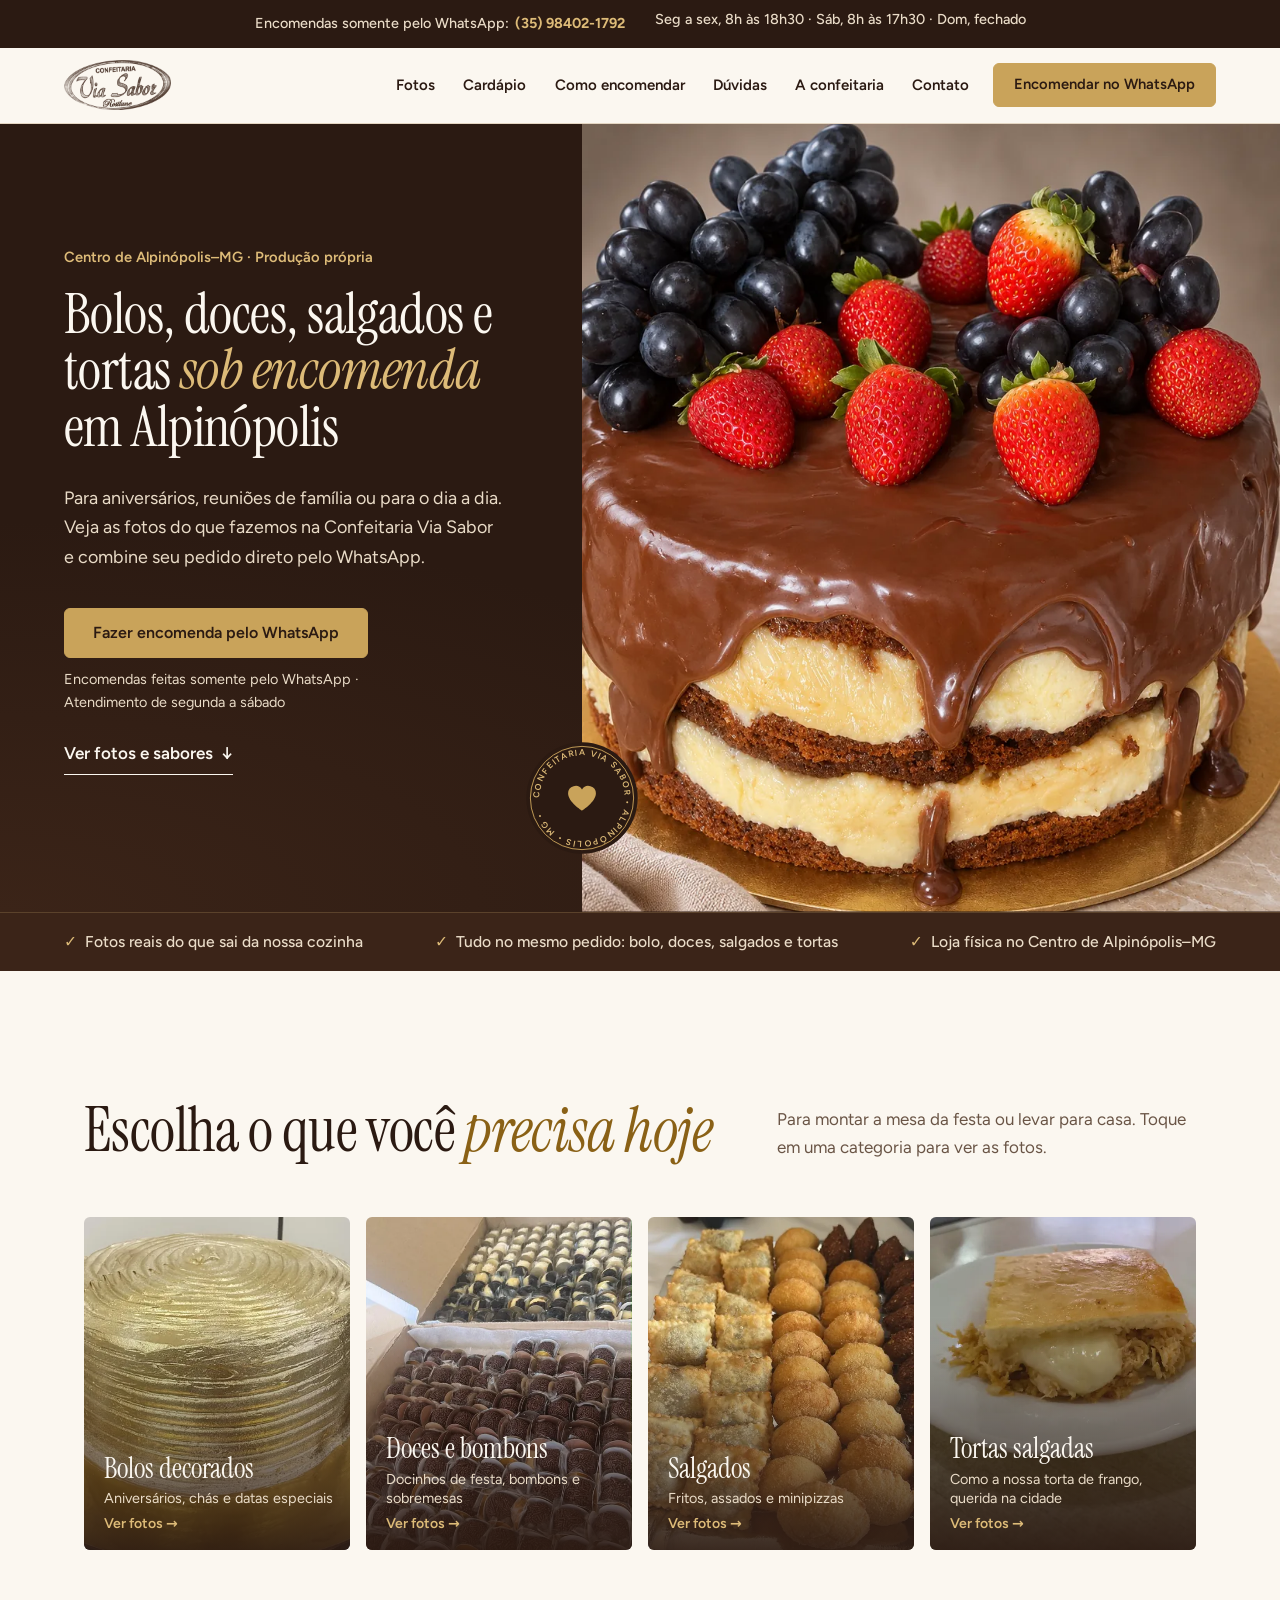
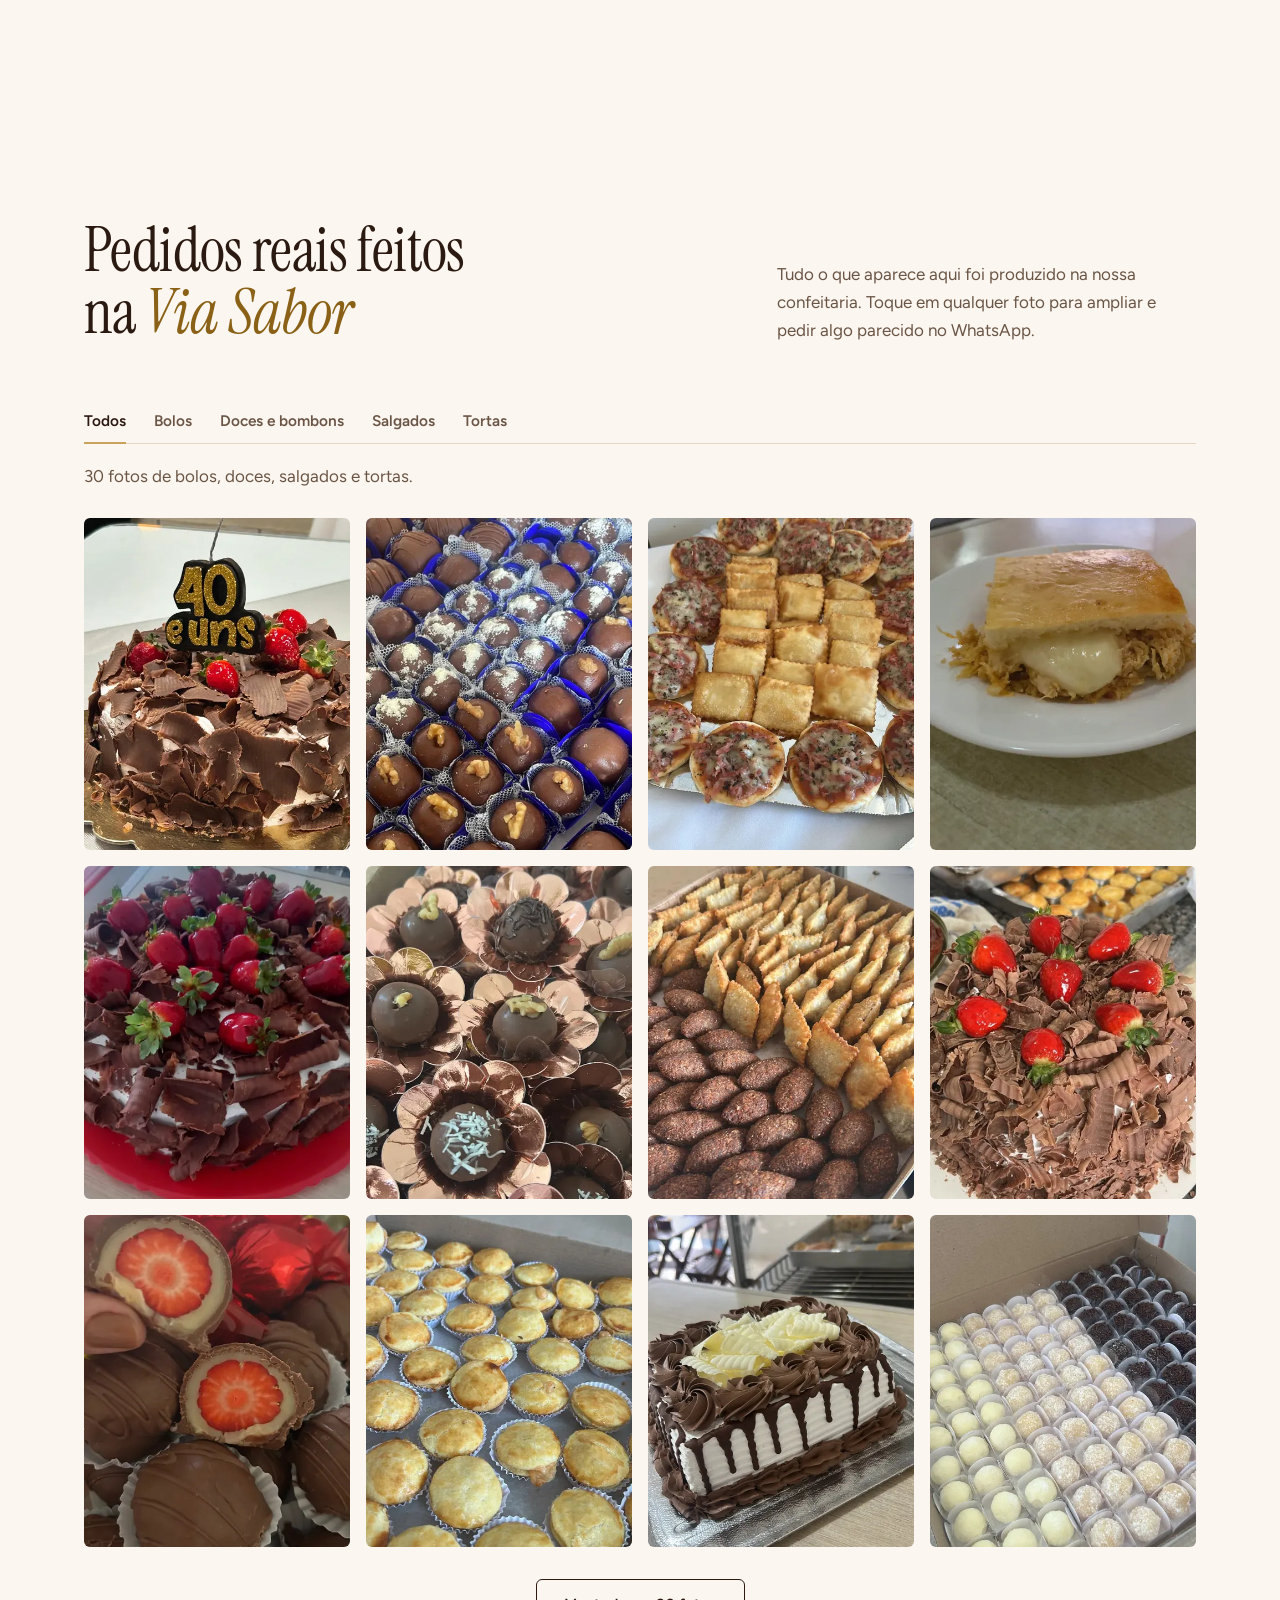
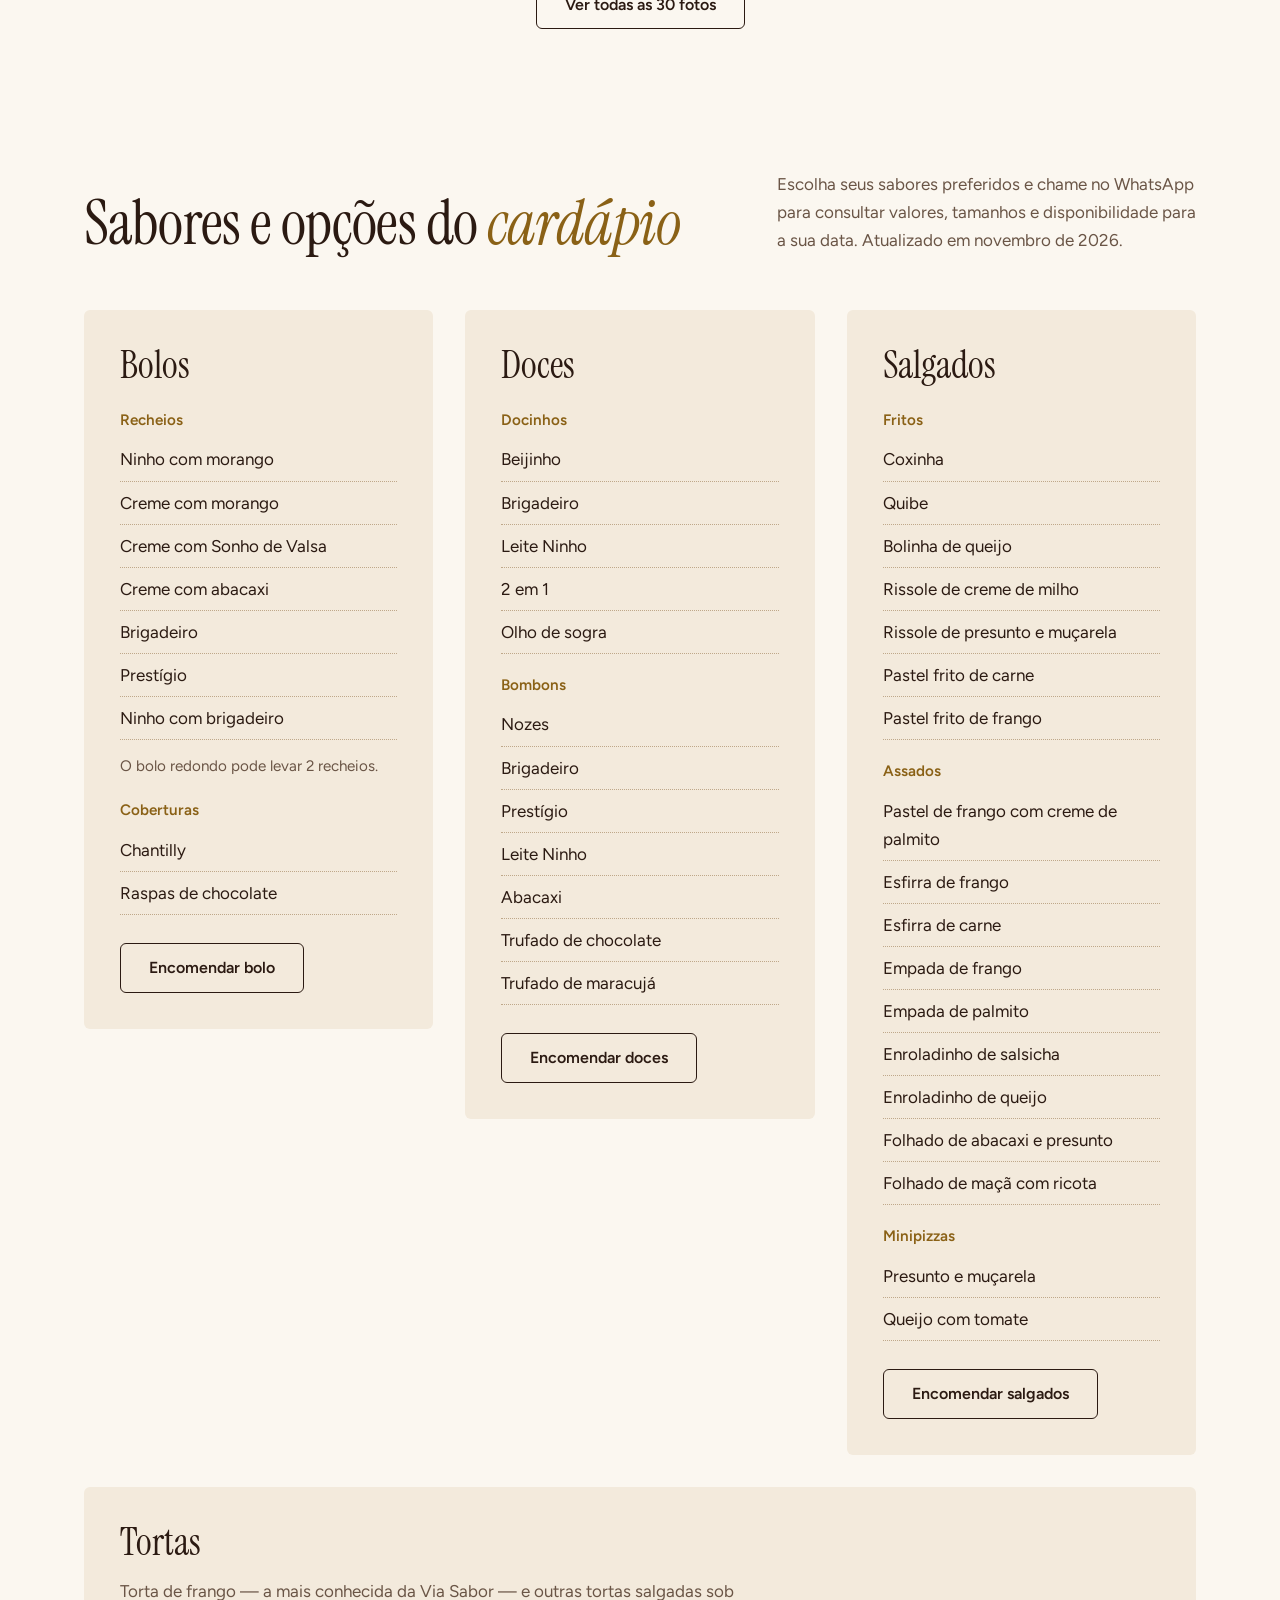
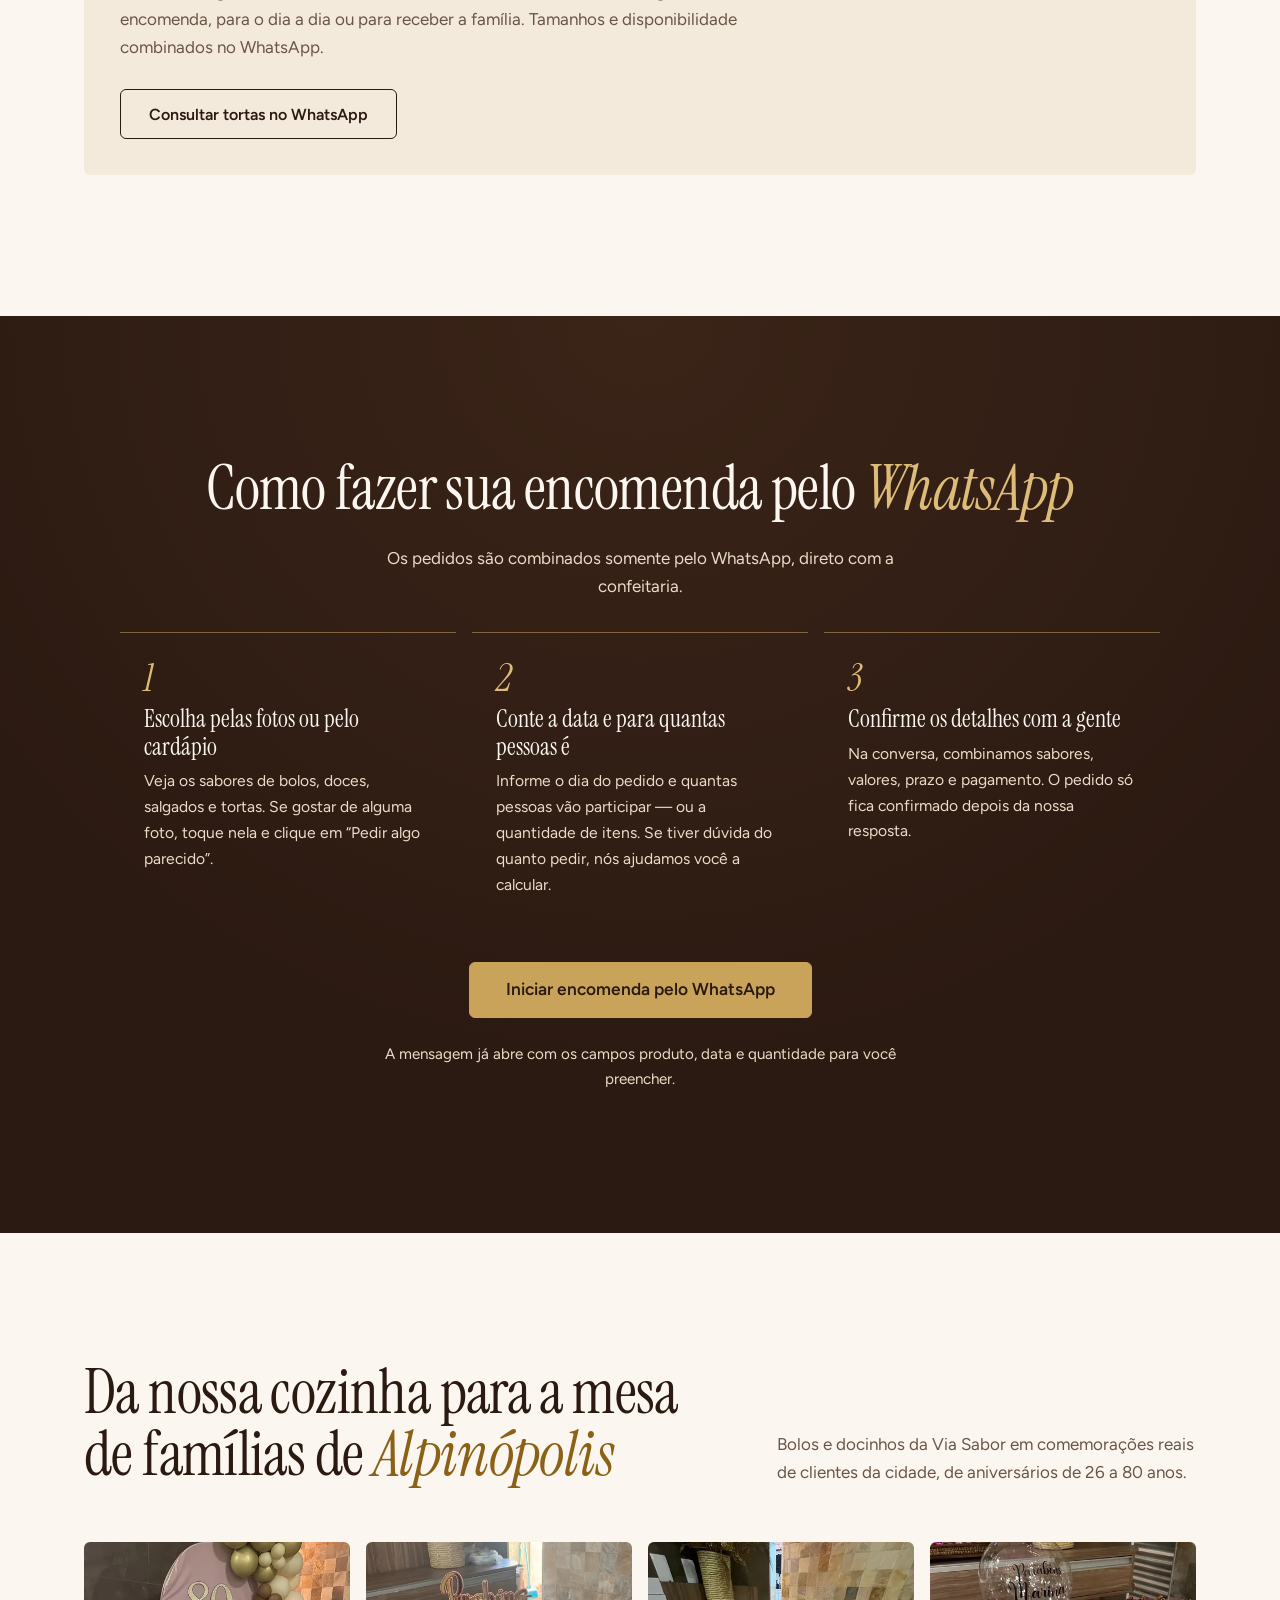
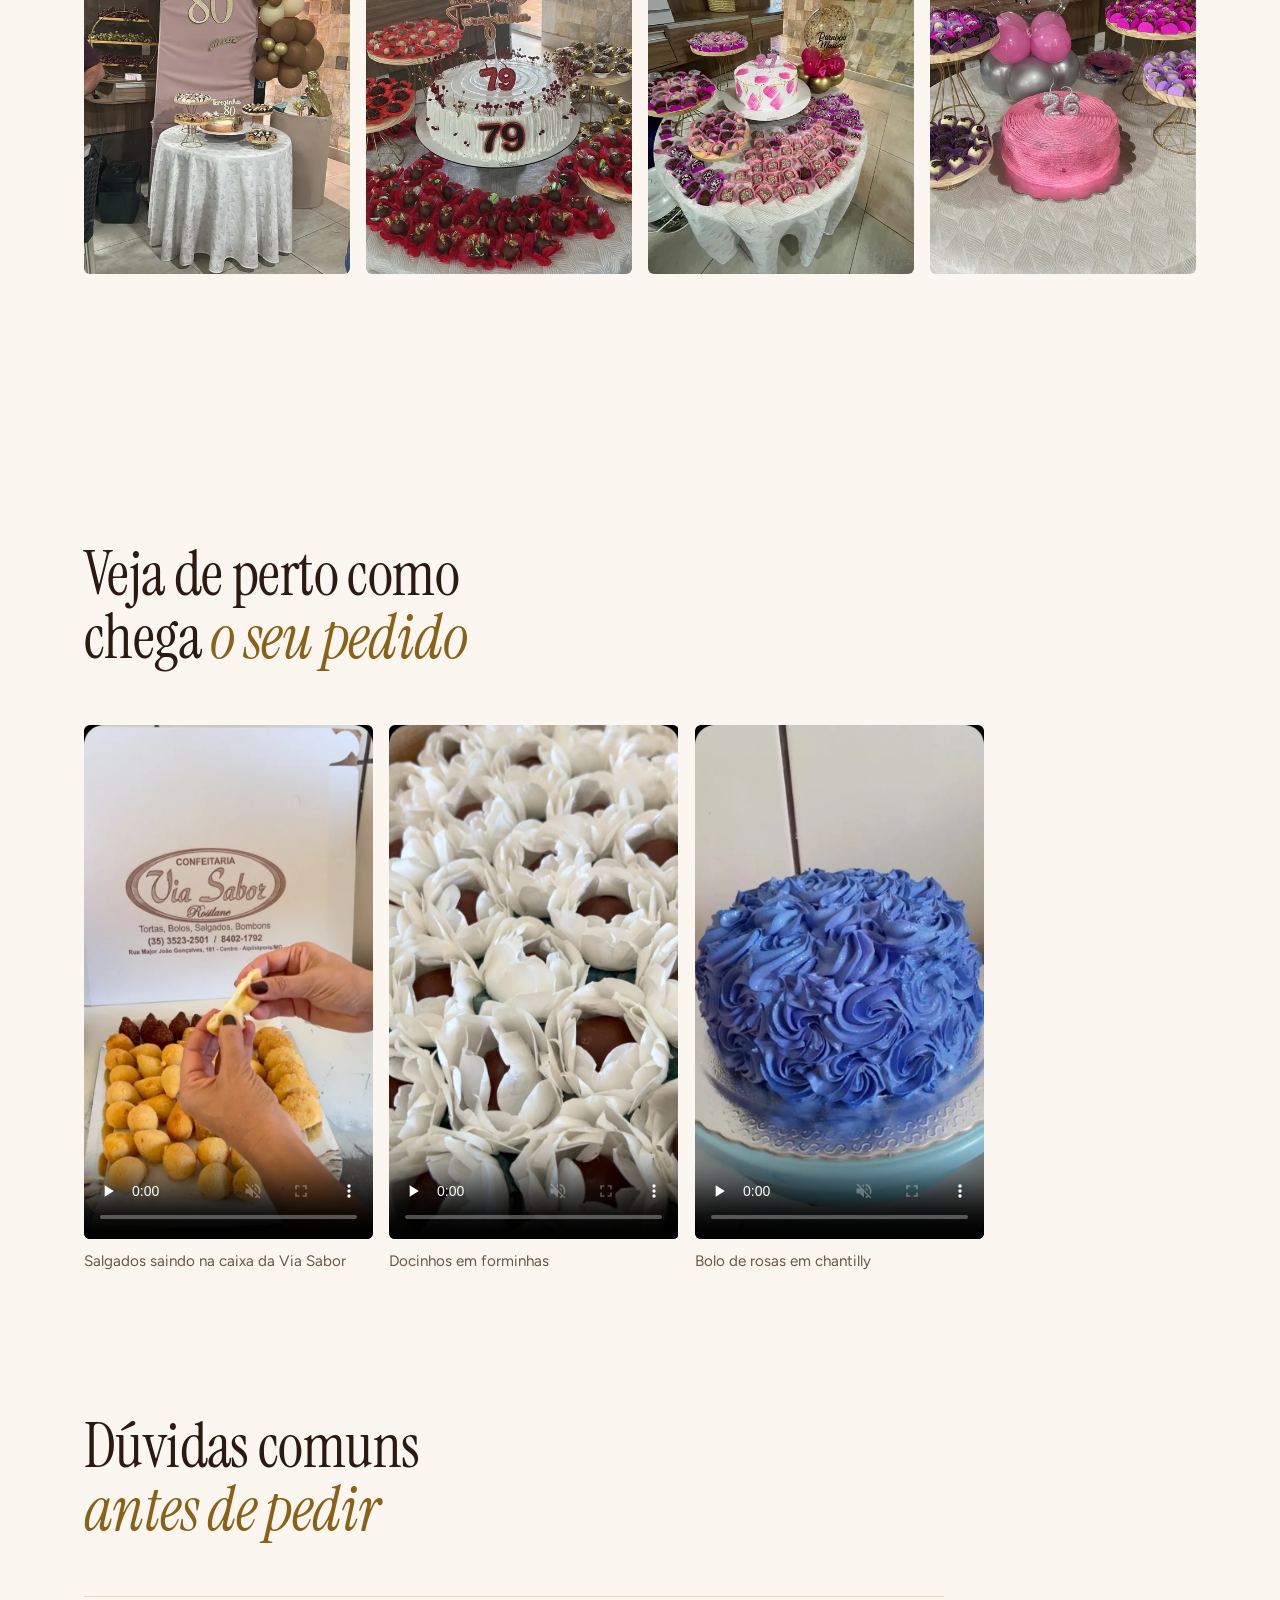
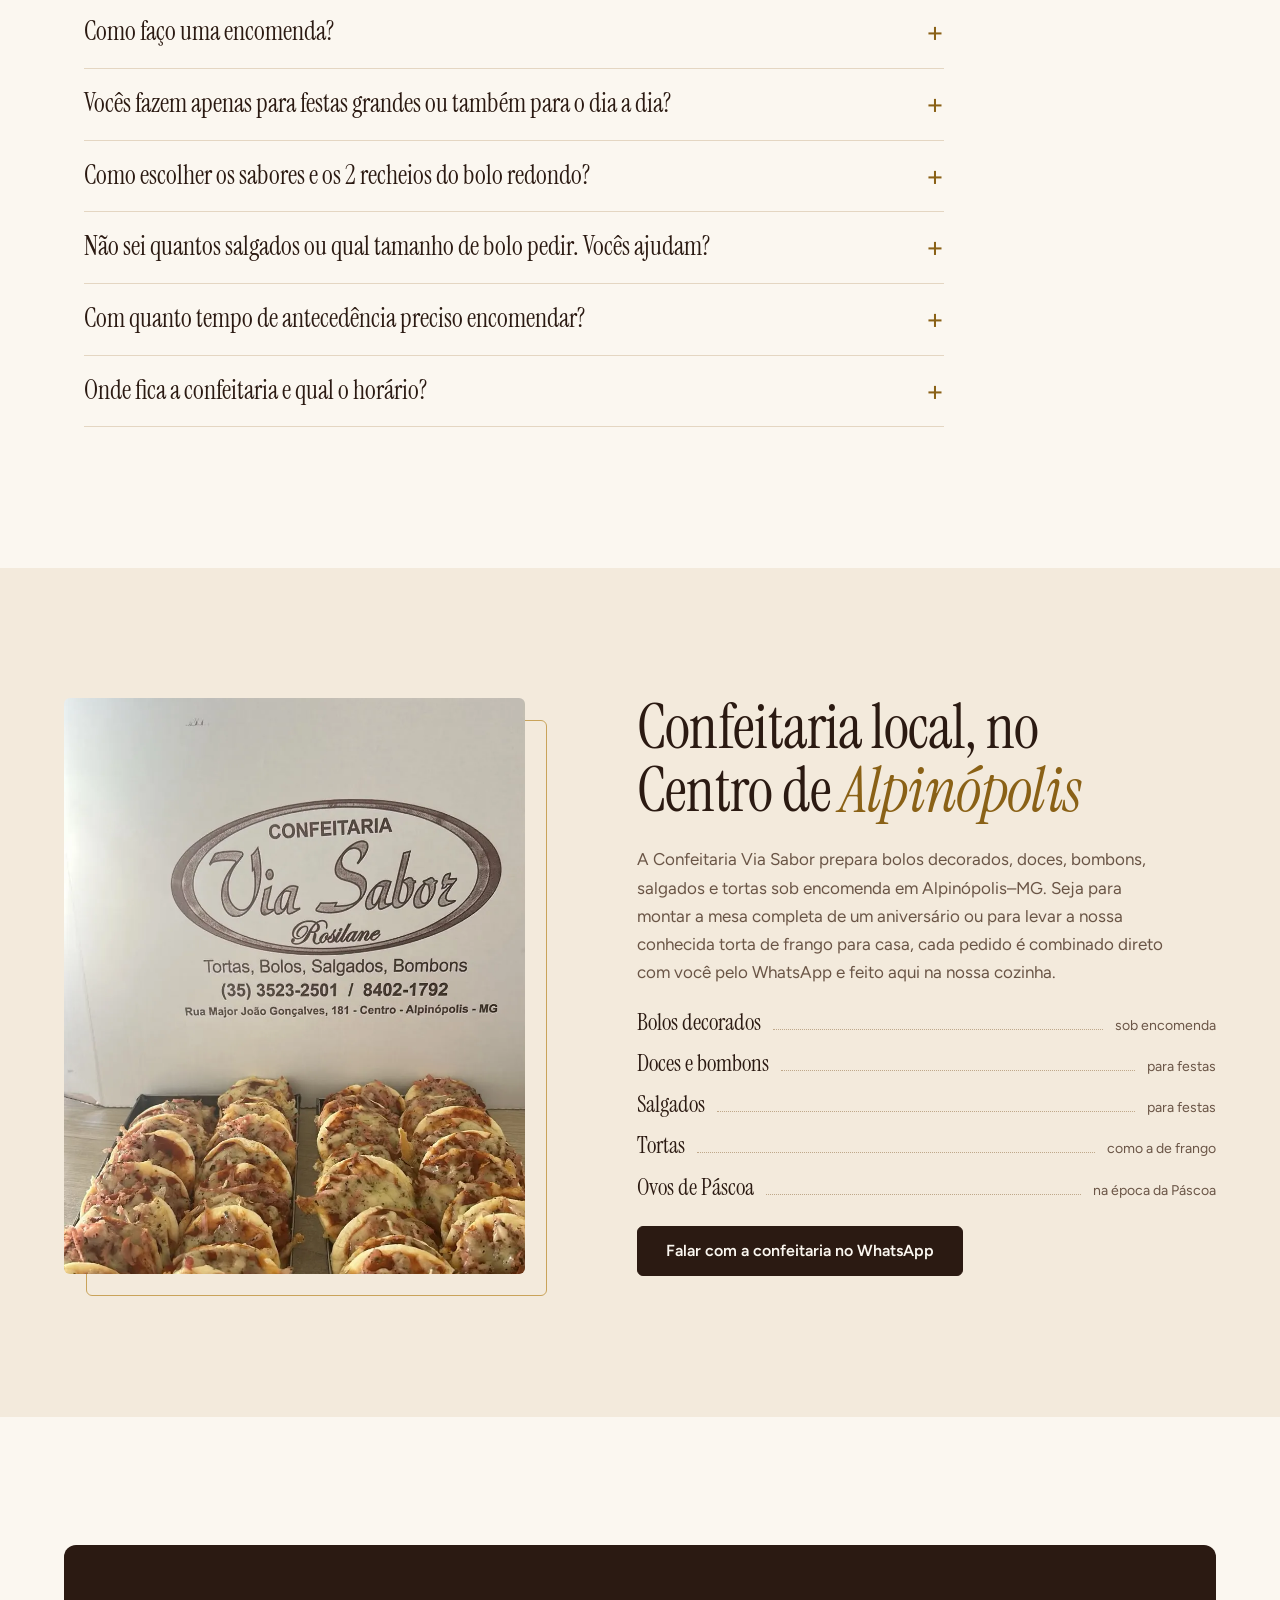
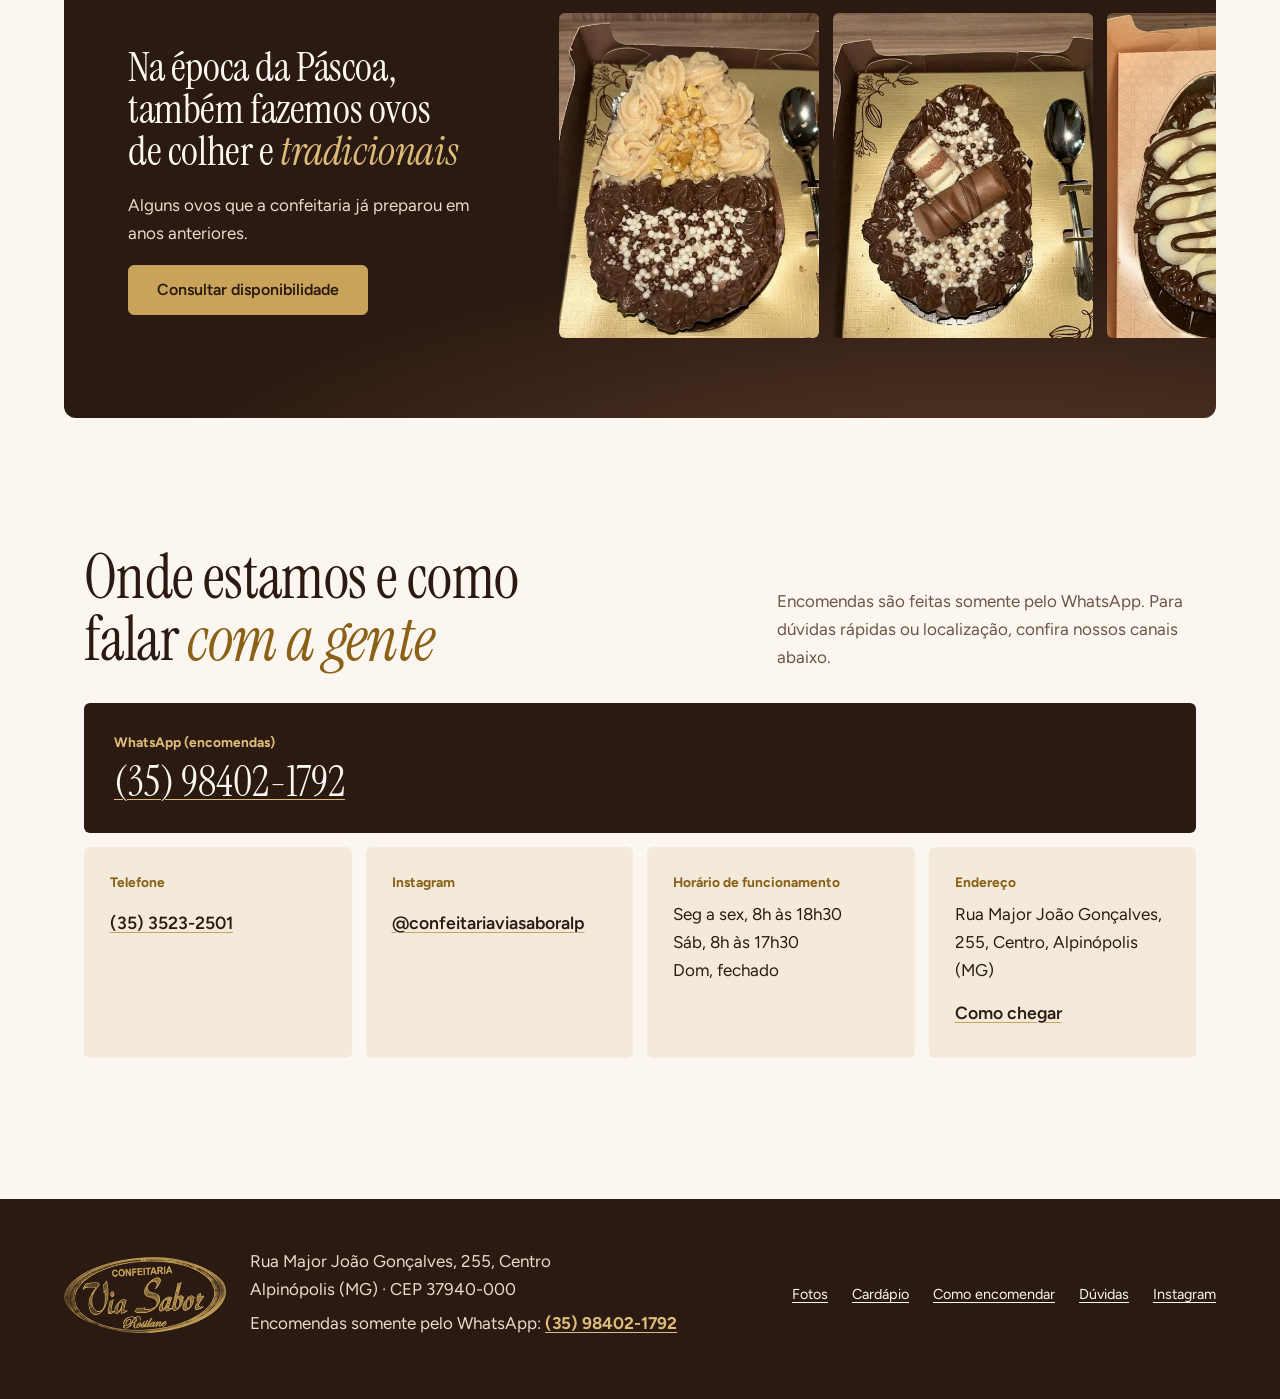
==== commit f1732b88: "fix: não mencionar retirada no site; ovos tradicionais confirmados Co-Authored-By: Claude Opus 5.5 <" ====
--- a/index.html
+++ b/index.html
@@ -196,7 +196,7 @@
       <ol class="passos">
         <li><strong>Escolha pelas fotos ou pelo cardápio</strong><span>Veja os sabores de bolos, doces, salgados e tortas. Se gostar de alguma foto, toque nela e clique em “Pedir algo parecido”.</span></li>
         <li><strong>Conte a data e para quantas pessoas é</strong><span>Informe o dia do pedido e quantas pessoas vão participar — ou a quantidade de itens. Se tiver dúvida do quanto pedir, nós ajudamos você a calcular.</span></li>
-        <li><strong>Confirme os detalhes com a gente</strong><span>Na conversa, combinamos sabores, valores, prazo, pagamento e horário de retirada. O pedido só fica confirmado depois da nossa resposta.</span></li>
+        <li><strong>Confirme os detalhes com a gente</strong><span>Na conversa, combinamos sabores, valores, prazo e pagamento. O pedido só fica confirmado depois da nossa resposta.</span></li>
       </ol>
       <a class="botao botao-grande" data-whatsapp data-msg="Olá, vi o site da Confeitaria Via Sabor e gostaria de fazer uma encomenda.&#10;Produto:&#10;Data:&#10;Quantidade (pessoas ou unidades):" href="#contato" target="_blank" rel="noopener">Iniciar encomenda pelo WhatsApp</a>
       <p class="encomenda-dica">A mensagem já abre com os campos produto, data e quantidade para você preencher.</p>
@@ -263,8 +263,8 @@
         <p>Recomendamos chamar no WhatsApp o quanto antes para garantir sua data na agenda, principalmente para finais de semana e bolos decorados. Na conversa, informamos a disponibilidade para o dia que você precisa.</p>
       </details>
       <details>
-        <summary>Onde fica a confeitaria e como funciona a retirada?</summary>
-        <p>Estamos na Rua Major João Gonçalves, 255, no Centro de Alpinópolis (MG). Funcionamos de segunda a sexta das 8h às 18h30 e aos sábados das 8h às 17h30. Os detalhes e o horário de retirada do pedido são combinados pelo WhatsApp.</p>
+        <summary>Onde fica a confeitaria e qual o horário?</summary>
+        <p>Estamos na Rua Major João Gonçalves, 255, no Centro de Alpinópolis (MG). Funcionamos de segunda a sexta das 8h às 18h30 e aos sábados das 8h às 17h30. Os detalhes do pedido são combinados pelo WhatsApp.</p>
       </details>
     </div>
   </section>
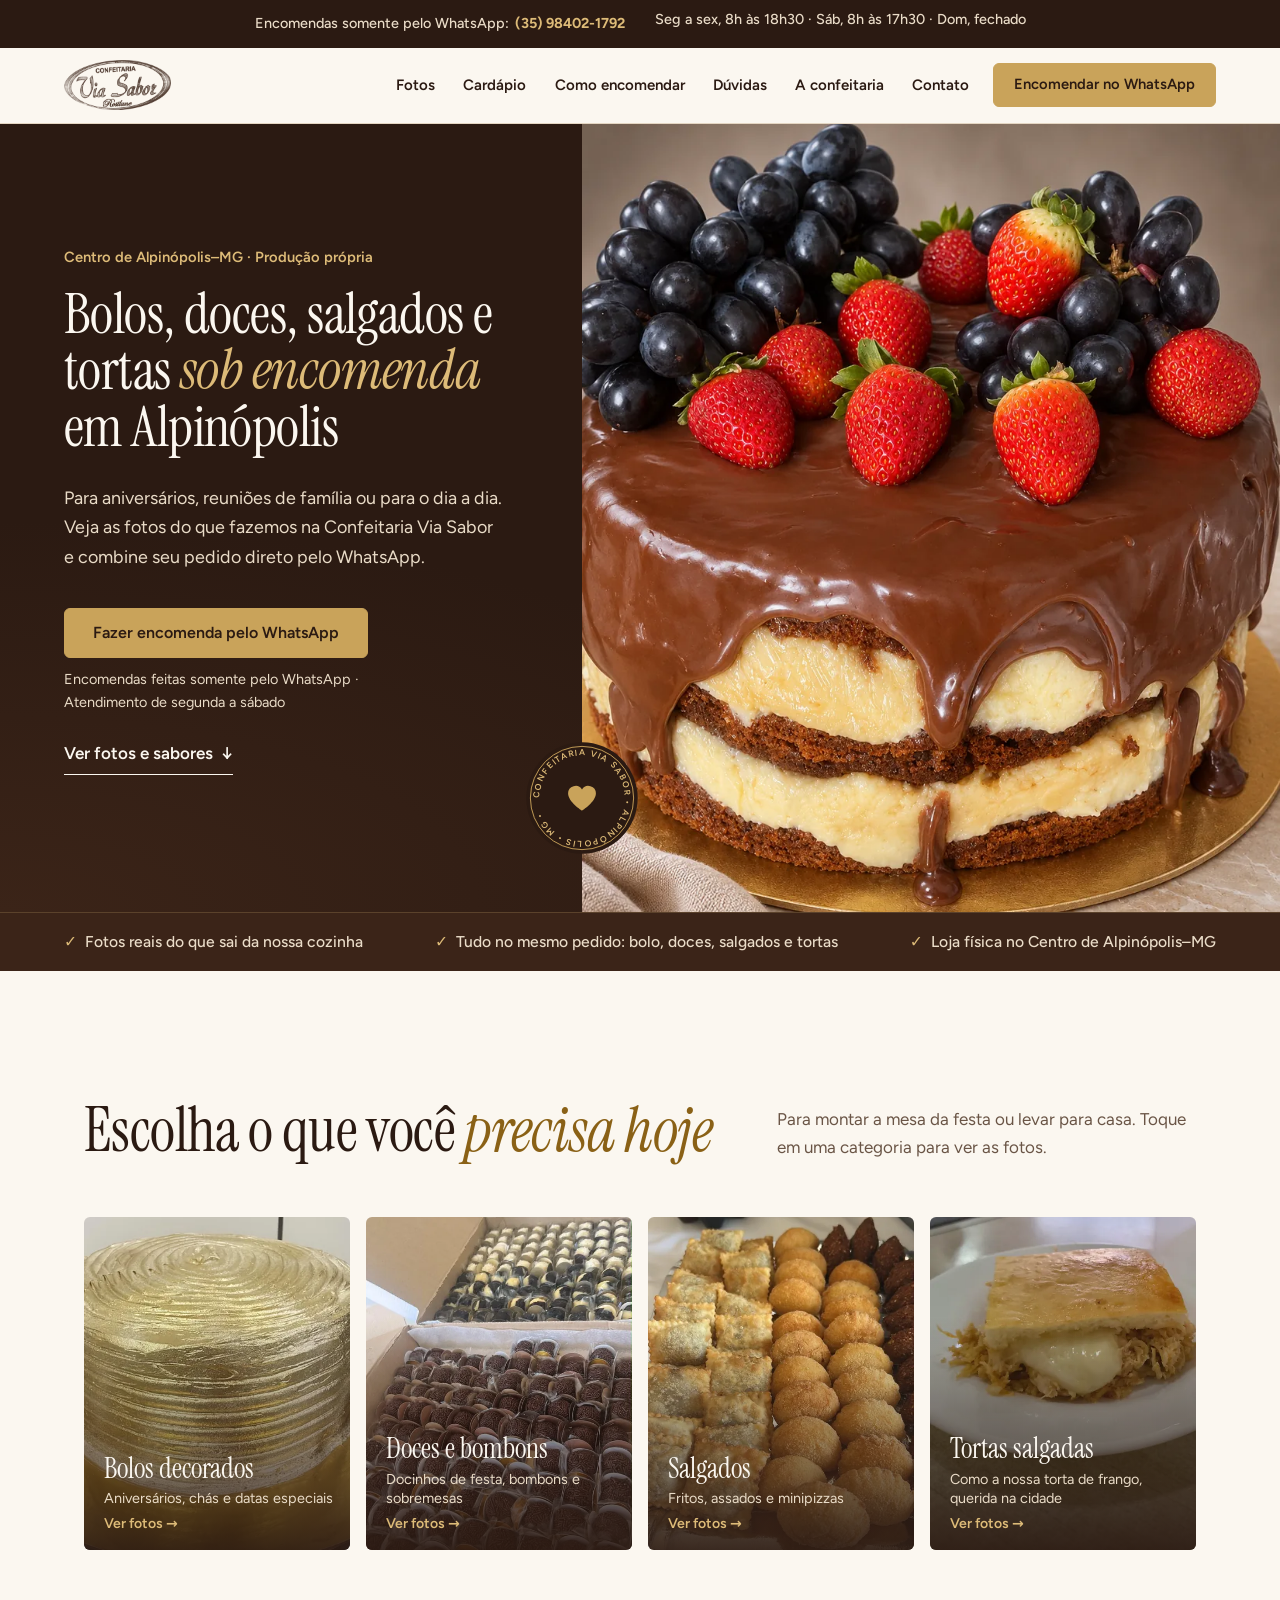
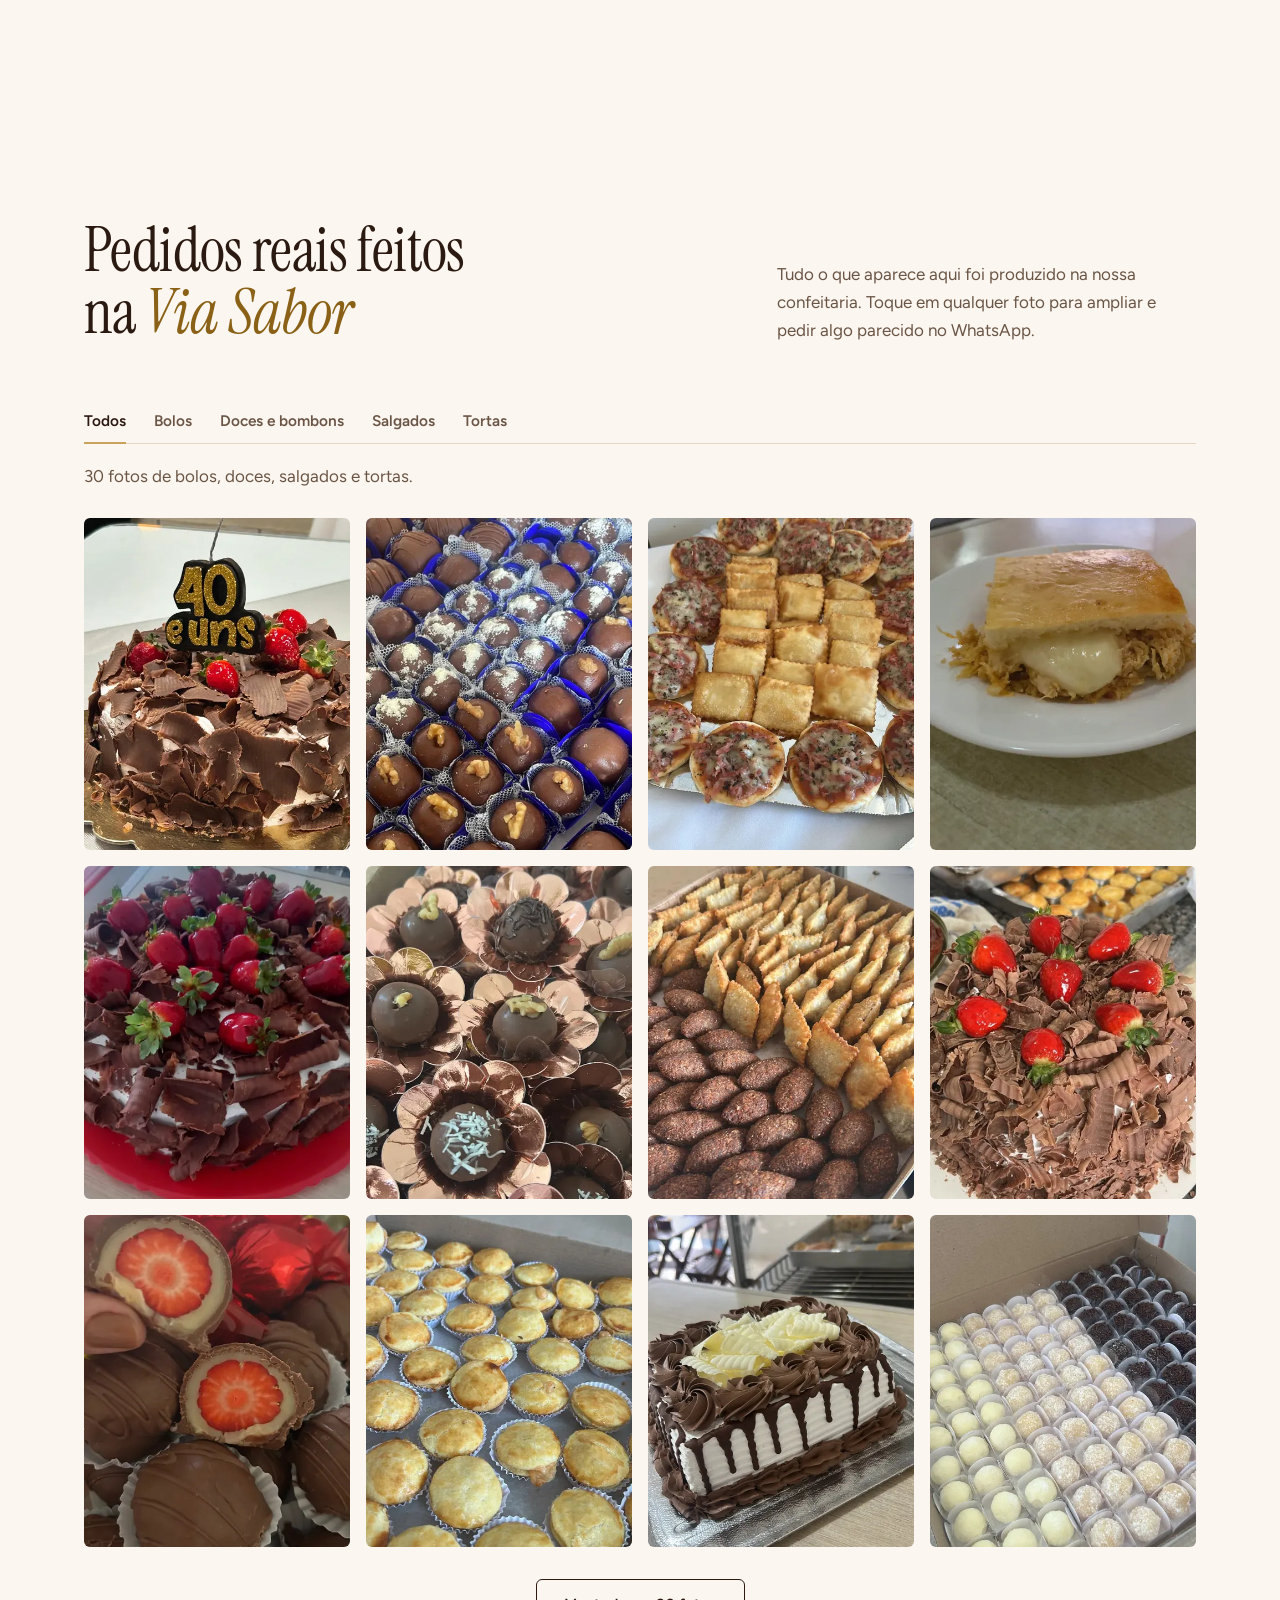
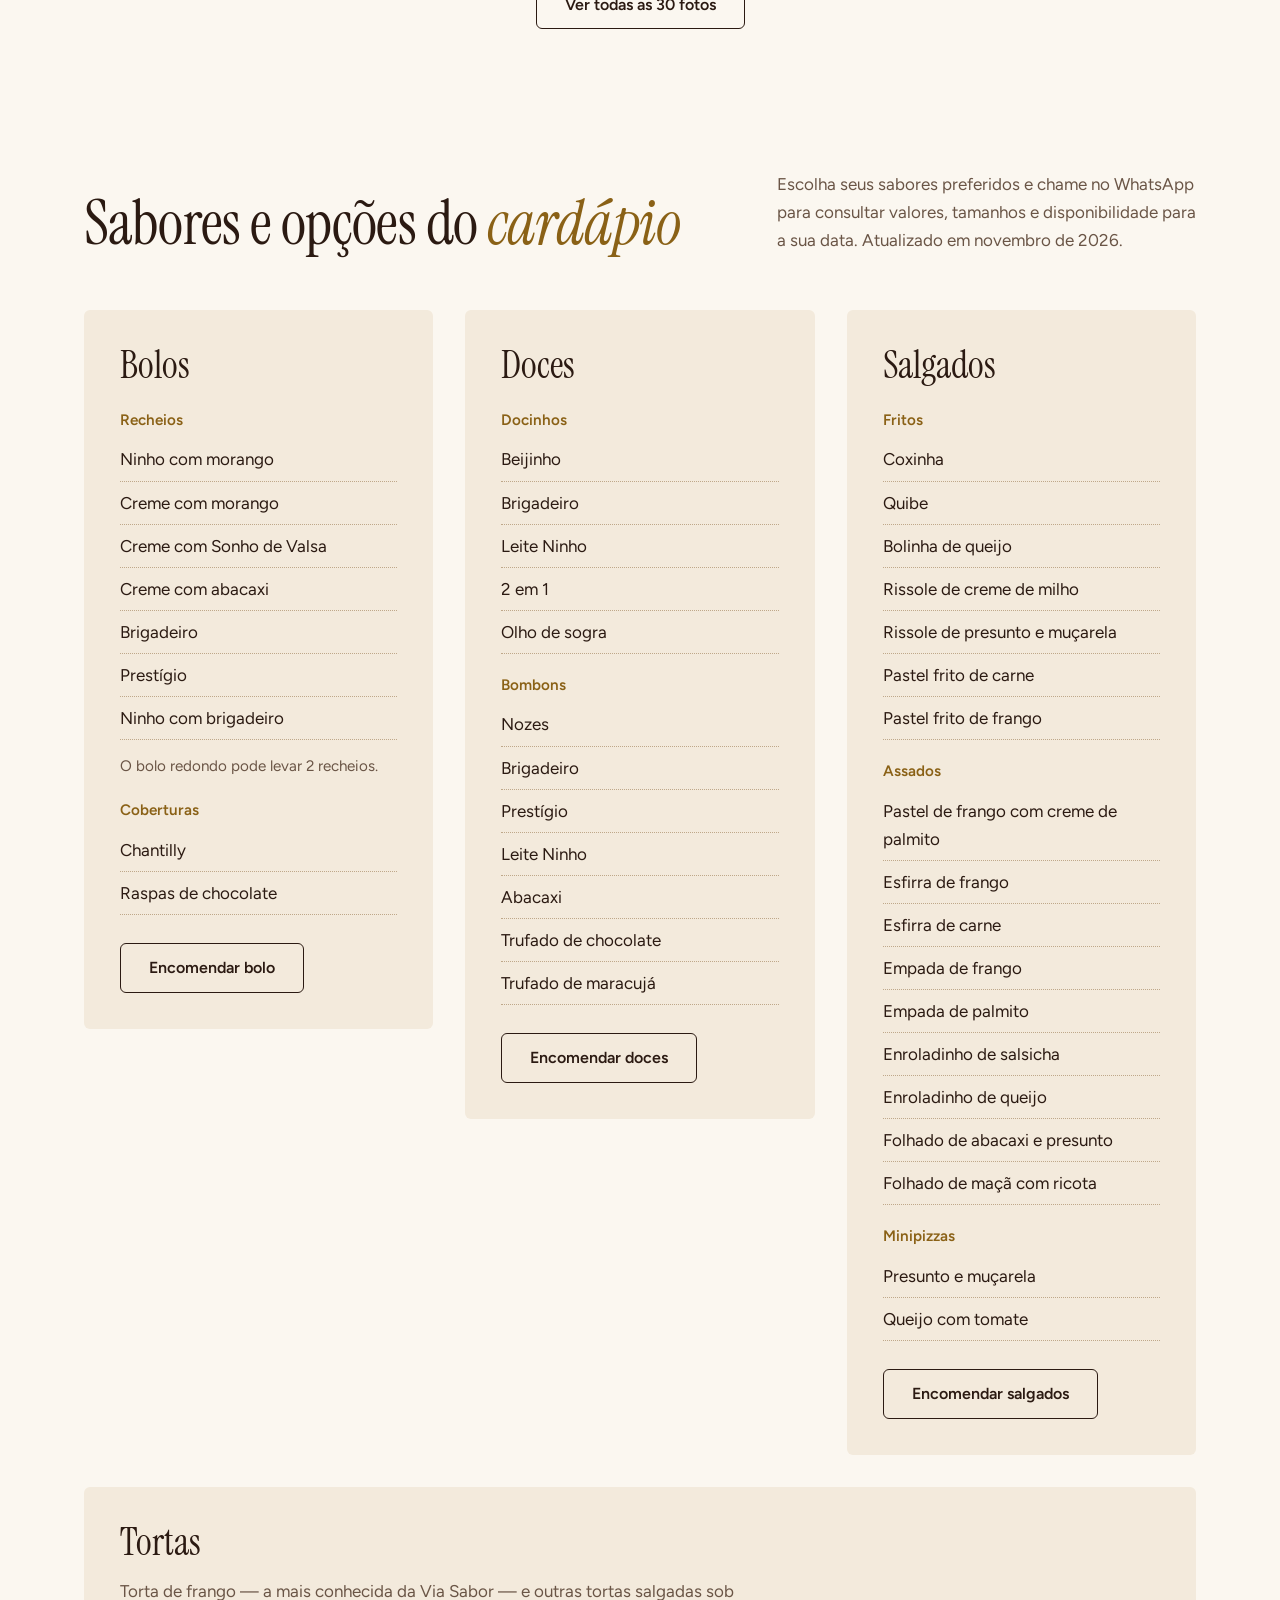
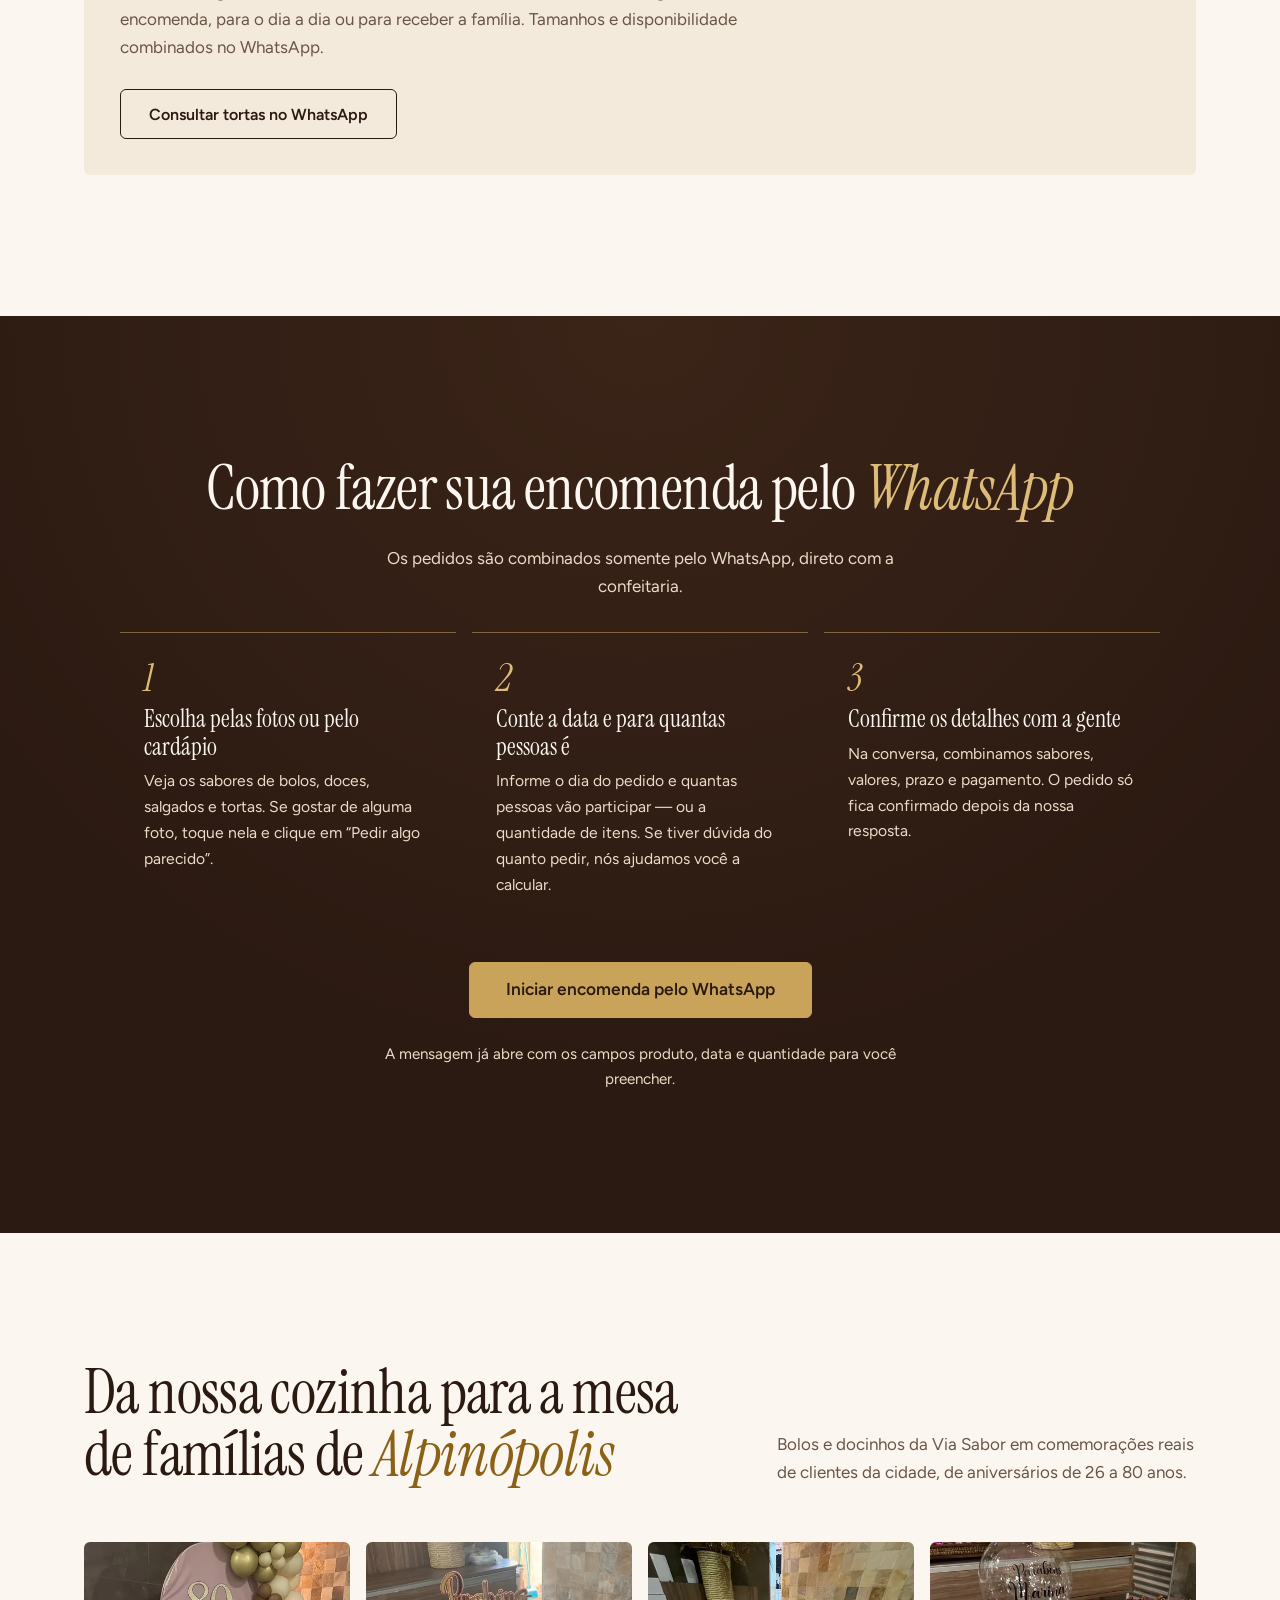
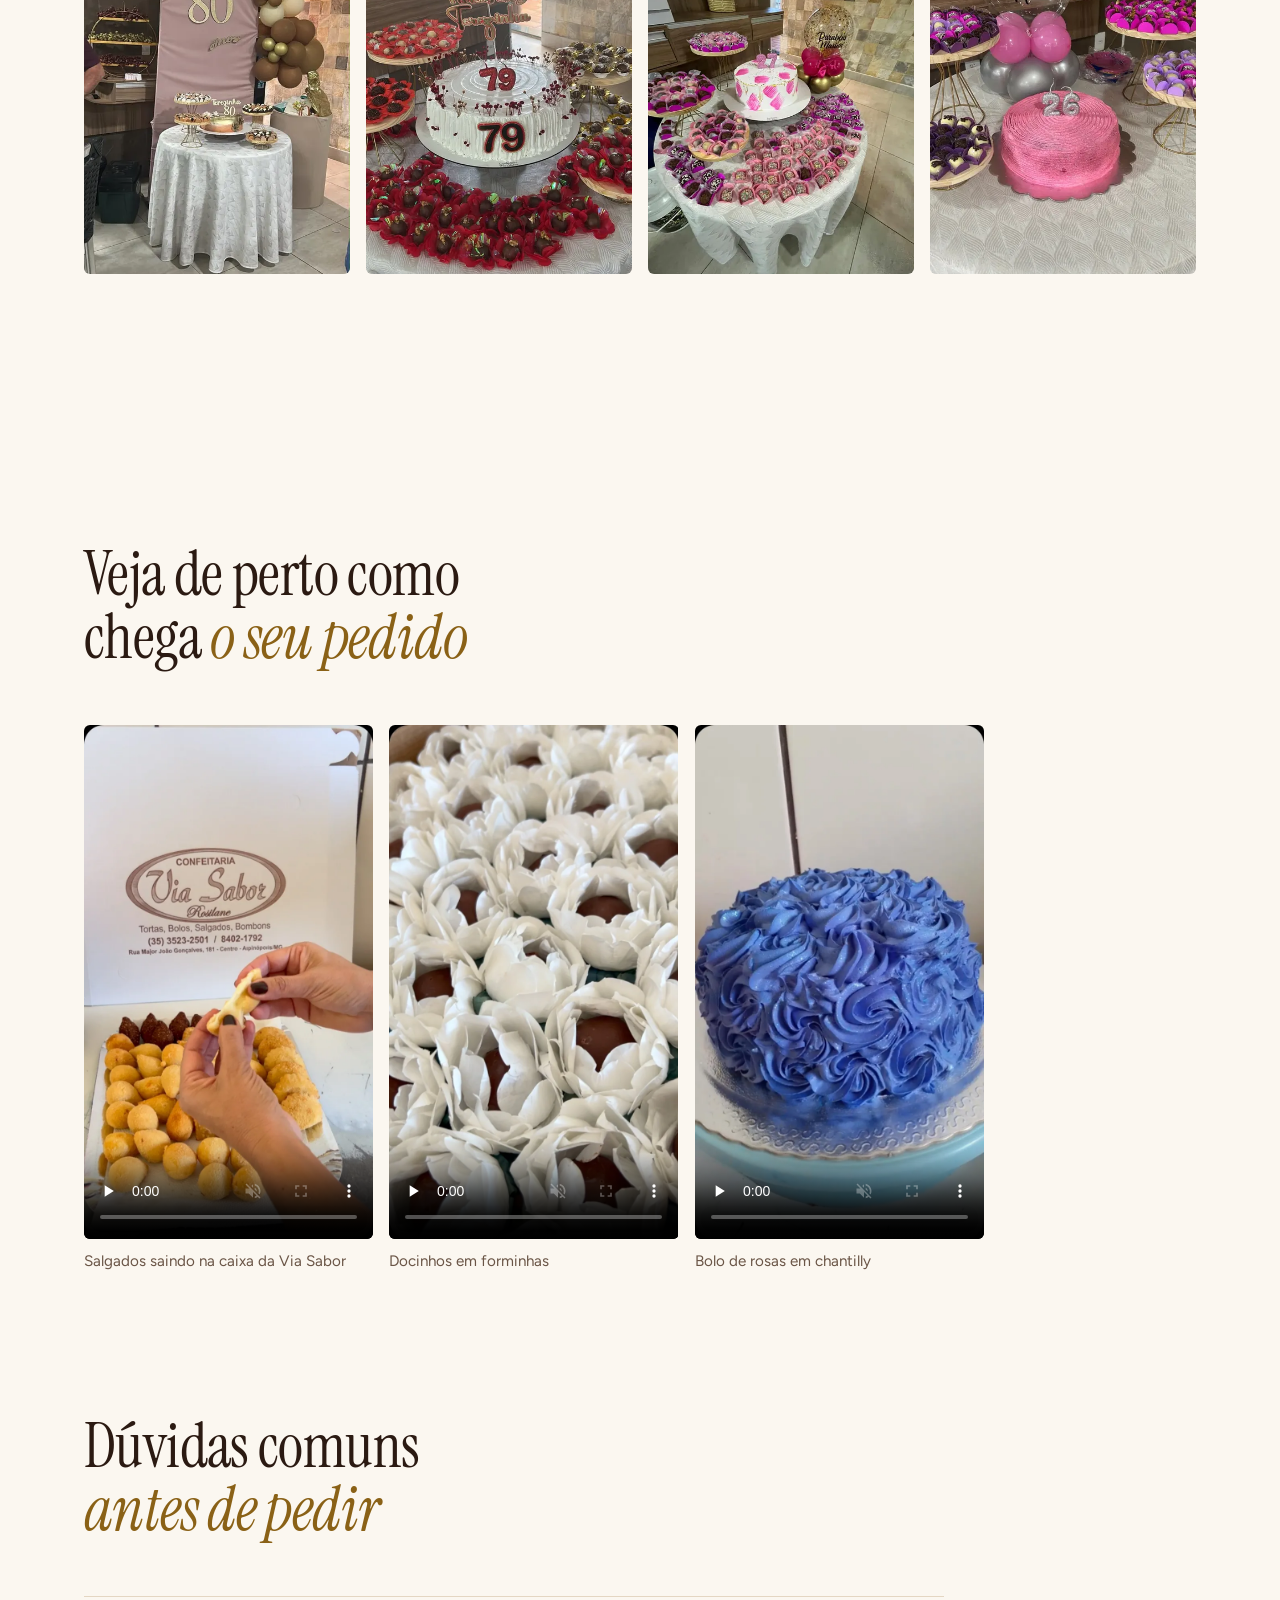
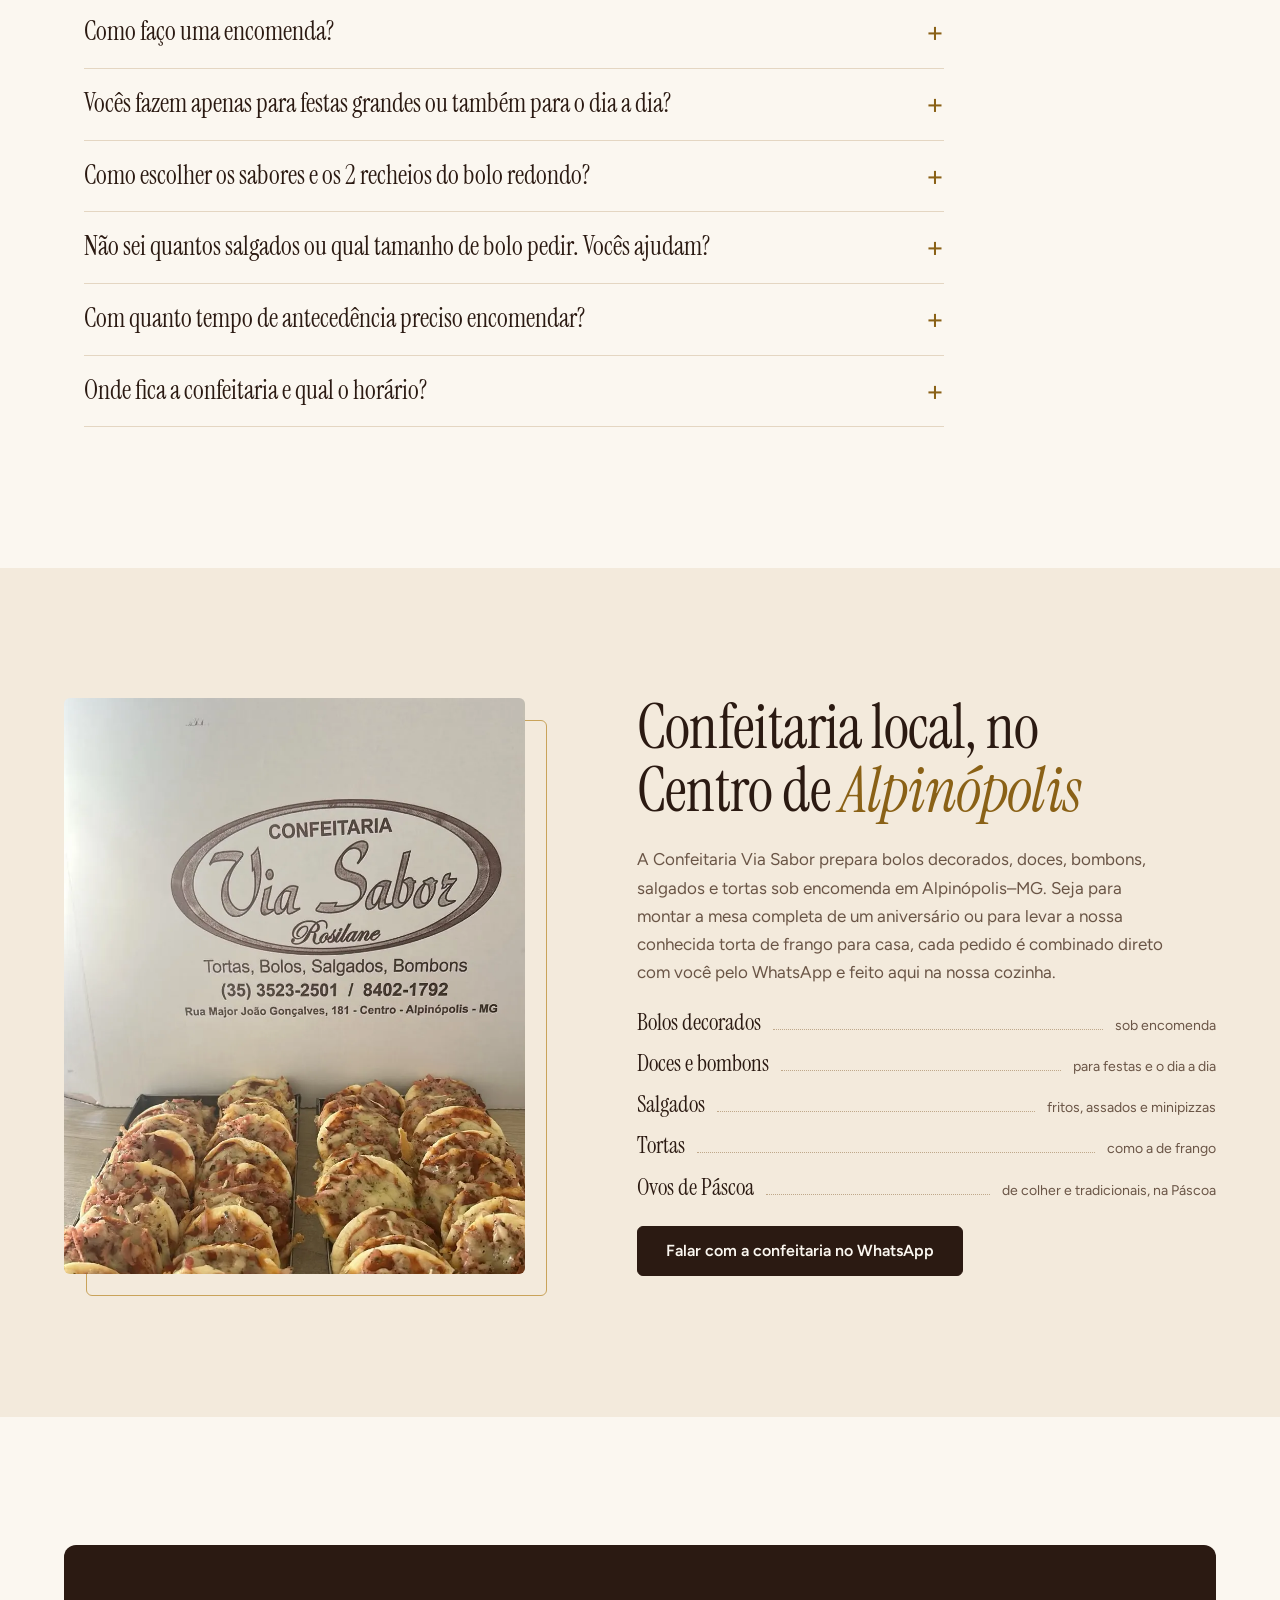
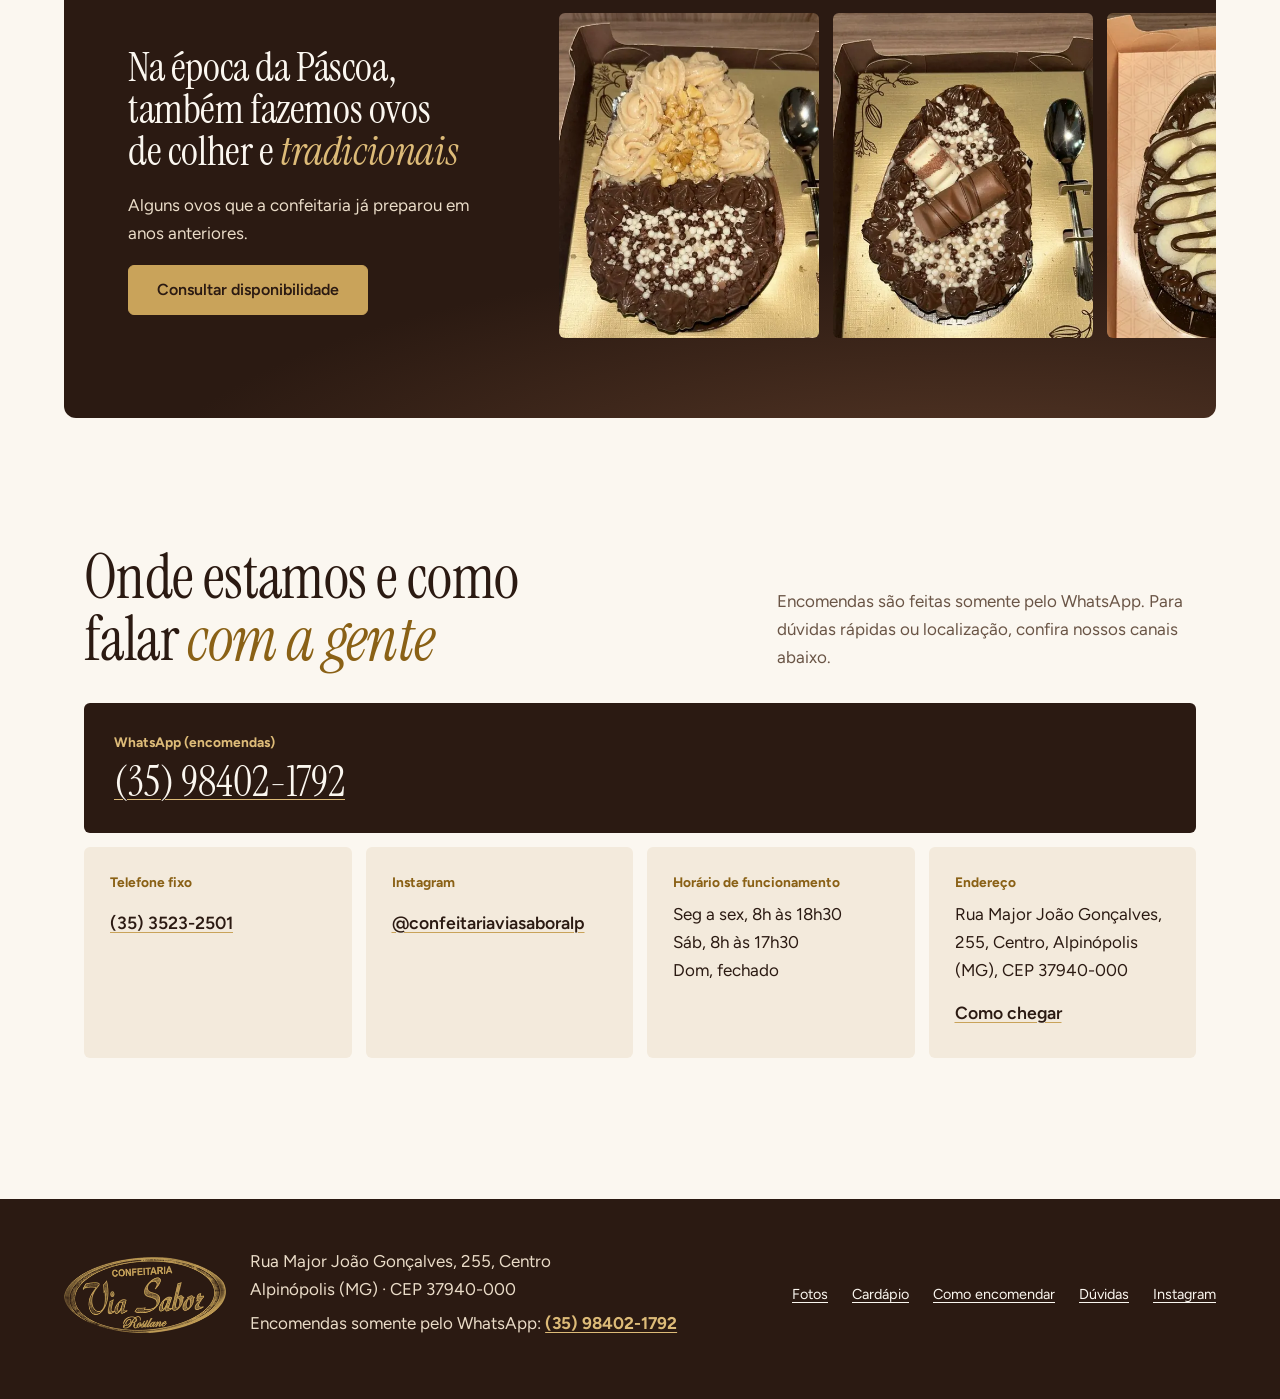
==== commit 4d5e9fa2: "feat: SEO técnico, dados estruturados, llms.txt e Core Web Vitals - NAP, horário e links wa.me/tel f" ====
--- a/index.html
+++ b/index.html
@@ -3,35 +3,136 @@
 <head>
 <meta charset="utf-8">
 <meta name="viewport" content="width=device-width, initial-scale=1">
-<title>Confeitaria Via Sabor em Alpinópolis | Bolos, doces, salgados e tortas</title>
-<meta name="description" content="Bolos, doces, salgados e tortas sob encomenda no Centro de Alpinópolis (MG), para festas e para o dia a dia. Veja as fotos e encomende pelo WhatsApp.">
+<title>Confeitaria Via Sabor em Alpinópolis (MG) | Bolos, doces, salgados e tortas</title>
+<meta name="description" content="Bolos decorados, docinhos, bombons, salgados e torta de frango sob encomenda no Centro de Alpinópolis (MG), para festas e para o dia a dia. Encomendas pelo WhatsApp (35) 98402-1792.">
 <link rel="canonical" href="https://confeitariaviasabor.com.br/">
 <meta name="theme-color" content="#2B1A12">
 <meta property="og:type" content="website">
 <meta property="og:locale" content="pt_BR">
-<meta property="og:title" content="Confeitaria Via Sabor em Alpinópolis">
-<meta property="og:description" content="Bolos, doces, salgados e tortas sob encomenda em Alpinópolis (MG). Encomendas pelo WhatsApp.">
+<meta property="og:site_name" content="Confeitaria Via Sabor">
+<meta property="og:title" content="Confeitaria Via Sabor | Bolos, doces, salgados e tortas em Alpinópolis (MG)">
+<meta property="og:description" content="Encomendas para festas e para o dia a dia, no Centro de Alpinópolis. Veja as fotos e peça pelo WhatsApp.">
 <meta property="og:url" content="https://confeitariaviasabor.com.br/">
-<meta property="og:image" content="https://confeitariaviasabor.com.br/assets/img/compartilhar.jpg">
+<meta property="og:image" content="https://confeitariaviasabor.com.br/assets/img/compartilhar.jpg?v=2">
+<meta property="og:image:type" content="image/jpeg">
 <meta property="og:image:width" content="1200">
 <meta property="og:image:height" content="630">
-<meta property="og:image:alt" content="Caixa da Confeitaria Via Sabor com minipizzas e o logo da confeitaria">
+<meta property="og:image:alt" content="Logo da Confeitaria Via Sabor ao lado de um bolo com calda de chocolate, morangos e uvas">
 <meta name="twitter:card" content="summary_large_image">
 <link rel="icon" href="assets/icone.svg" type="image/svg+xml">
 <link rel="preload" href="assets/fonts/instrument-serif.woff2" as="font" type="font/woff2" crossorigin>
-<link rel="preload" href="assets/img/bolo-calda-frutas-capa-900.webp" as="image" imagesrcset="assets/img/bolo-calda-frutas-capa-480.webp 480w, assets/img/bolo-calda-frutas-capa-900.webp 900w, assets/img/bolo-calda-frutas-capa-1172.webp 1172w" imagesizes="(min-width: 900px) 55vw, 100vw">
-<link rel="stylesheet" href="styles.css?v=14">
+<link rel="preload" href="assets/fonts/instrument-serif-italico.woff2" as="font" type="font/woff2" crossorigin>
+<link rel="preload" href="assets/fonts/figtree.woff2" as="font" type="font/woff2" crossorigin>
+<link rel="preload" href="assets/img/bolo-calda-frutas-capa-900.webp" as="image" imagesrcset="assets/img/bolo-calda-frutas-capa-480.webp 480w, assets/img/bolo-calda-frutas-capa-900.webp 900w, assets/img/bolo-calda-frutas-capa-1172.webp 1172w" imagesizes="(min-width: 900px) 55vw, 100vw" fetchpriority="high">
+<link rel="stylesheet" href="styles.css?v=15">
+<!-- Dados estruturados: só fatos confirmados (ver README). Sem preço, priceRange ou nota de avaliação.
+     O FAQPage repete palavra por palavra a seção #duvidas: mudou lá, mude aqui (o teste confere). -->
 <script type="application/ld+json">
 {
   "@context": "https://schema.org",
-  "@type": "Bakery",
-  "name": "Confeitaria Via Sabor",
-  "url": "https://confeitariaviasabor.com.br/",
-  "image": "https://confeitariaviasabor.com.br/assets/img/compartilhar.jpg",
-  "telephone": "+55 35 3523-2501",
-  "openingHours": ["Mo-Fr 08:00-18:30", "Sa 08:00-17:30"],
-  "address": { "@type": "PostalAddress", "streetAddress": "Rua Major João Gonçalves, 255, Centro", "postalCode": "37940-000", "addressLocality": "Alpinópolis", "addressRegion": "MG", "addressCountry": "BR" },
-  "sameAs": ["https://www.instagram.com/confeitariaviasaboralp/"]
+  "@graph": [
+    {
+      "@type": "WebSite",
+      "@id": "https://confeitariaviasabor.com.br/#site",
+      "url": "https://confeitariaviasabor.com.br/",
+      "name": "Confeitaria Via Sabor",
+      "inLanguage": "pt-BR",
+      "publisher": { "@id": "https://confeitariaviasabor.com.br/#confeitaria" }
+    },
+    {
+      "@type": "Bakery",
+      "@id": "https://confeitariaviasabor.com.br/#confeitaria",
+      "name": "Confeitaria Via Sabor",
+      "url": "https://confeitariaviasabor.com.br/",
+      "image": [
+        "https://confeitariaviasabor.com.br/assets/img/compartilhar.jpg?v=2",
+        "https://confeitariaviasabor.com.br/assets/img/bolo-calda-frutas-capa-1172.webp",
+        "https://confeitariaviasabor.com.br/assets/img/torta-frango-728.webp"
+      ],
+      "logo": "https://confeitariaviasabor.com.br/assets/logo-800.png",
+      "description": "Confeitaria no Centro de Alpinópolis (MG) que faz bolos decorados, docinhos, bombons, salgados fritos e assados, minipizzas e tortas salgadas sob encomenda, para festas e para o dia a dia. A torta de frango é a mais conhecida da casa. Encomendas somente pelo WhatsApp (35) 98402-1792; valores e disponibilidade são combinados na conversa.",
+      "telephone": "+55-35-98402-1792",
+      "contactPoint": [
+        { "@type": "ContactPoint", "contactType": "encomendas (somente WhatsApp)", "telephone": "+55-35-98402-1792", "url": "https://wa.me/5535984021792", "availableLanguage": "pt-BR" },
+        { "@type": "ContactPoint", "contactType": "telefone fixo", "telephone": "+55-35-3523-2501", "availableLanguage": "pt-BR" }
+      ],
+      "address": {
+        "@type": "PostalAddress",
+        "streetAddress": "Rua Major João Gonçalves, 255, Centro",
+        "postalCode": "37940-000",
+        "addressLocality": "Alpinópolis",
+        "addressRegion": "MG",
+        "addressCountry": "BR"
+      },
+      "openingHoursSpecification": [
+        { "@type": "OpeningHoursSpecification", "dayOfWeek": ["Monday", "Tuesday", "Wednesday", "Thursday", "Friday"], "opens": "08:00", "closes": "18:30" },
+        { "@type": "OpeningHoursSpecification", "dayOfWeek": "Saturday", "opens": "08:00", "closes": "17:30" }
+      ],
+      "areaServed": { "@type": "City", "name": "Alpinópolis", "containedInPlace": { "@type": "State", "name": "Minas Gerais" } },
+      "hasMap": "https://www.google.com/maps/search/?api=1&query=Confeitaria%20Via%20Sabor%2C%20Rua%20Major%20Jo%C3%A3o%20Gon%C3%A7alves%2C%20255%2C%20Alpin%C3%B3polis%20-%20MG",
+      "sameAs": ["https://www.instagram.com/confeitariaviasaboralp/"],
+      "hasMenu": {
+        "@type": "Menu",
+        "name": "Cardápio da Confeitaria Via Sabor (novembro de 2026)",
+        "description": "Sem preços no site: valores, tamanhos e disponibilidade são combinados pelo WhatsApp (35) 98402-1792.",
+        "hasMenuSection": [
+          { "@type": "MenuSection", "name": "Bolos", "description": "Bolos decorados sob encomenda. O bolo redondo pode levar até 2 recheios. Coberturas: chantilly ou raspas de chocolate.", "hasMenuItem": [
+            { "@type": "MenuItem", "name": "Bolo com recheio de Ninho com morango" },
+            { "@type": "MenuItem", "name": "Bolo com recheio de creme com morango" },
+            { "@type": "MenuItem", "name": "Bolo com recheio de creme com Sonho de Valsa" },
+            { "@type": "MenuItem", "name": "Bolo com recheio de creme com abacaxi" },
+            { "@type": "MenuItem", "name": "Bolo com recheio de brigadeiro" },
+            { "@type": "MenuItem", "name": "Bolo com recheio de prestígio" },
+            { "@type": "MenuItem", "name": "Bolo com recheio de Ninho com brigadeiro" }
+          ] },
+          { "@type": "MenuSection", "name": "Doces", "hasMenuSection": [
+            { "@type": "MenuSection", "name": "Docinhos", "hasMenuItem": [
+              { "@type": "MenuItem", "name": "Beijinho" }, { "@type": "MenuItem", "name": "Brigadeiro" }, { "@type": "MenuItem", "name": "Leite Ninho" },
+              { "@type": "MenuItem", "name": "2 em 1" }, { "@type": "MenuItem", "name": "Olho de sogra" }
+            ] },
+            { "@type": "MenuSection", "name": "Bombons", "hasMenuItem": [
+              { "@type": "MenuItem", "name": "Bombom de nozes" }, { "@type": "MenuItem", "name": "Bombom de brigadeiro" }, { "@type": "MenuItem", "name": "Bombom de prestígio" },
+              { "@type": "MenuItem", "name": "Bombom de Leite Ninho" }, { "@type": "MenuItem", "name": "Bombom de abacaxi" }, { "@type": "MenuItem", "name": "Bombom trufado de chocolate" },
+              { "@type": "MenuItem", "name": "Bombom trufado de maracujá" }
+            ] }
+          ] },
+          { "@type": "MenuSection", "name": "Salgados", "hasMenuSection": [
+            { "@type": "MenuSection", "name": "Fritos", "hasMenuItem": [
+              { "@type": "MenuItem", "name": "Coxinha" }, { "@type": "MenuItem", "name": "Quibe" }, { "@type": "MenuItem", "name": "Bolinha de queijo" },
+              { "@type": "MenuItem", "name": "Rissole de creme de milho" }, { "@type": "MenuItem", "name": "Rissole de presunto e muçarela" },
+              { "@type": "MenuItem", "name": "Pastel frito de carne" }, { "@type": "MenuItem", "name": "Pastel frito de frango" }
+            ] },
+            { "@type": "MenuSection", "name": "Assados", "hasMenuItem": [
+              { "@type": "MenuItem", "name": "Pastel de frango com creme de palmito" }, { "@type": "MenuItem", "name": "Esfirra de frango" }, { "@type": "MenuItem", "name": "Esfirra de carne" },
+              { "@type": "MenuItem", "name": "Empada de frango" }, { "@type": "MenuItem", "name": "Empada de palmito" }, { "@type": "MenuItem", "name": "Enroladinho de salsicha" },
+              { "@type": "MenuItem", "name": "Enroladinho de queijo" }, { "@type": "MenuItem", "name": "Folhado de abacaxi e presunto" }, { "@type": "MenuItem", "name": "Folhado de maçã com ricota" }
+            ] },
+            { "@type": "MenuSection", "name": "Minipizzas", "hasMenuItem": [
+              { "@type": "MenuItem", "name": "Minipizza de presunto e muçarela" }, { "@type": "MenuItem", "name": "Minipizza de queijo com tomate" }
+            ] }
+          ] },
+          { "@type": "MenuSection", "name": "Tortas", "description": "Tortas salgadas sob encomenda; tamanhos e disponibilidade combinados no WhatsApp.", "hasMenuItem": [
+            { "@type": "MenuItem", "name": "Torta de frango", "description": "A torta mais conhecida da Via Sabor." }
+          ] },
+          { "@type": "MenuSection", "name": "Ovos de Páscoa", "description": "Só na época da Páscoa; disponibilidade combinada no WhatsApp.", "hasMenuItem": [
+            { "@type": "MenuItem", "name": "Ovo de colher" }, { "@type": "MenuItem", "name": "Ovo de Páscoa tradicional" }
+          ] }
+        ]
+      }
+    },
+    {
+      "@type": "FAQPage",
+      "@id": "https://confeitariaviasabor.com.br/#duvidas",
+      "mainEntity": [
+        { "@type": "Question", "name": "Como faço uma encomenda?", "acceptedAnswer": { "@type": "Answer", "text": "Todas as encomendas são feitas somente pelo WhatsApp (35) 98402-1792. Você pode escolher uma foto do site, ver os sabores do cardápio e enviar sua mensagem com o produto e a data." } },
+        { "@type": "Question", "name": "Vocês fazem apenas para festas grandes ou também para o dia a dia?", "acceptedAnswer": { "@type": "Answer", "text": "Atendemos tanto festas e aniversários quanto pedidos para o dia a dia, reuniões em família e finais de semana — como a nossa torta de frango, bolos, doces e salgados. Consulte a disponibilidade pelo WhatsApp." } },
+        { "@type": "Question", "name": "Como escolher os sabores e os 2 recheios do bolo redondo?", "acceptedAnswer": { "@type": "Answer", "text": "No nosso cardápio você encontra opções como Ninho com morango, Creme com morango, Creme com Sonho de Valsa, Creme com abacaxi, Brigadeiro, Prestígio e Ninho com brigadeiro, além de cobertura em chantilly ou raspas de chocolate. No bolo redondo, você pode combinar até 2 recheios." } },
+        { "@type": "Question", "name": "Não sei quantos salgados ou qual tamanho de bolo pedir. Vocês ajudam?", "acceptedAnswer": { "@type": "Answer", "text": "Sim. Basta dizer na conversa do WhatsApp para quantas pessoas será a festa ou reunião que ajudamos você a calcular a quantidade ideal de bolo, docinhos e salgados." } },
+        { "@type": "Question", "name": "Com quanto tempo de antecedência preciso encomendar?", "acceptedAnswer": { "@type": "Answer", "text": "Recomendamos chamar no WhatsApp o quanto antes para garantir sua data na agenda, principalmente para finais de semana e bolos decorados. Na conversa, informamos a disponibilidade para o dia que você precisa." } },
+        { "@type": "Question", "name": "Onde fica a confeitaria e qual o horário?", "acceptedAnswer": { "@type": "Answer", "text": "Estamos na Rua Major João Gonçalves, 255, no Centro de Alpinópolis (MG). Funcionamos de segunda a sexta das 8h às 18h30 e aos sábados das 8h às 17h30. Os detalhes do pedido são combinados pelo WhatsApp." } }
+      ]
+    }
+  ]
 }
 </script>
 </head>
@@ -44,8 +145,8 @@
 </svg>
 
 <p class="barra-info">
-  <span>Encomendas somente pelo WhatsApp: <a data-whatsapp data-wa-numero href="#contato" target="_blank" rel="noopener">(35) 98402-1792</a></span>
-  <span data-horarios hidden></span>
+  <span>Encomendas somente pelo WhatsApp: <a data-whatsapp href="https://wa.me/5535984021792" target="_blank" rel="noopener">(35) 98402-1792</a></span>
+  <span>Seg a sex, 8h às 18h30 · Sáb, 8h às 17h30 · Dom, fechado</span>
 </p>
 
 <header class="topo">
@@ -63,7 +164,7 @@
     <a href="#sobre">A confeitaria</a>
     <a href="#contato">Contato</a>
   </nav>
-  <a class="botao botao-pequeno topo-encomendar" data-whatsapp href="#contato" target="_blank" rel="noopener"><span class="topo-longo">Encomendar no </span>WhatsApp</a>
+  <a class="botao botao-pequeno topo-encomendar" data-whatsapp href="https://wa.me/5535984021792" target="_blank" rel="noopener"><span class="topo-longo">Encomendar no </span>WhatsApp</a>
 </header>
 
 <main id="conteudo">
@@ -73,7 +174,7 @@
       <h1>Bolos, doces, salgados e tortas <em>sob encomenda</em> em Alpinópolis</h1>
       <p class="apoio">Para aniversários, reuniões de família ou para o dia a dia. Veja as fotos do que fazemos na Confeitaria Via Sabor e combine seu pedido direto pelo WhatsApp.</p>
       <div class="acoes">
-        <a class="botao" data-whatsapp href="#contato" target="_blank" rel="noopener">Fazer encomenda pelo WhatsApp</a>
+        <a class="botao" data-whatsapp href="https://wa.me/5535984021792" target="_blank" rel="noopener">Fazer encomenda pelo WhatsApp</a>
         <p class="acoes-nota">Encomendas feitas somente pelo WhatsApp · <span>Atendimento de segunda a sábado</span></p>
         <a class="link-seta" href="#produtos">Ver fotos e sabores <span aria-hidden="true">↓</span></a>
       </div>
@@ -154,7 +255,7 @@
         <p class="sabores-nota">O bolo redondo pode levar 2 recheios.</p>
         <h4>Coberturas</h4>
         <ul><li>Chantilly</li><li>Raspas de chocolate</li></ul>
-        <a class="botao botao-contorno-escuro" data-whatsapp data-msg="Olá, vi o cardápio no site da Confeitaria Via Sabor e gostaria de encomendar um bolo.&#10;Recheio:&#10;Cobertura:&#10;Data:&#10;Quantidade de pessoas:" href="#contato" target="_blank" rel="noopener">Encomendar bolo</a>
+        <a class="botao botao-contorno-escuro" data-whatsapp data-msg="Olá, vi o cardápio no site da Confeitaria Via Sabor e gostaria de encomendar um bolo.&#10;Recheio:&#10;Cobertura:&#10;Data:&#10;Quantidade de pessoas:" href="https://wa.me/5535984021792" target="_blank" rel="noopener">Encomendar bolo</a>
       </article>
       <article class="sabores-grupo" data-revelar>
         <h3>Doces</h3>
@@ -163,7 +264,7 @@
         <ul><li>Beijinho</li><li>Brigadeiro</li><li>Leite Ninho</li><li>2 em 1</li><li>Olho de sogra</li></ul>
         <h4>Bombons</h4>
         <ul><li>Nozes</li><li>Brigadeiro</li><li>Prestígio</li><li>Leite Ninho</li><li>Abacaxi</li><li>Trufado de chocolate</li><li>Trufado de maracujá</li></ul>
-        <a class="botao botao-contorno-escuro" data-whatsapp data-msg="Olá, vi o cardápio no site da Confeitaria Via Sabor e gostaria de encomendar doces.&#10;Sabores:&#10;Data:&#10;Quantidade:" href="#contato" target="_blank" rel="noopener">Encomendar doces</a>
+        <a class="botao botao-contorno-escuro" data-whatsapp data-msg="Olá, vi o cardápio no site da Confeitaria Via Sabor e gostaria de encomendar doces.&#10;Sabores:&#10;Data:&#10;Quantidade:" href="https://wa.me/5535984021792" target="_blank" rel="noopener">Encomendar doces</a>
       </article>
       <article class="sabores-grupo" data-revelar>
         <h3>Salgados</h3>
@@ -179,12 +280,12 @@
         </ul>
         <h4>Minipizzas</h4>
         <ul><li>Presunto e muçarela</li><li>Queijo com tomate</li></ul>
-        <a class="botao botao-contorno-escuro" data-whatsapp data-msg="Olá, vi o cardápio no site da Confeitaria Via Sabor e gostaria de encomendar salgados.&#10;Sabores:&#10;Data:&#10;Quantidade:" href="#contato" target="_blank" rel="noopener">Encomendar salgados</a>
+        <a class="botao botao-contorno-escuro" data-whatsapp data-msg="Olá, vi o cardápio no site da Confeitaria Via Sabor e gostaria de encomendar salgados.&#10;Sabores:&#10;Data:&#10;Quantidade:" href="https://wa.me/5535984021792" target="_blank" rel="noopener">Encomendar salgados</a>
       </article>
       <article class="sabores-grupo sabores-tortas" data-revelar>
         <h3>Tortas</h3>
         <p>Torta de frango — a mais conhecida da Via Sabor — e outras tortas salgadas sob encomenda, para o dia a dia ou para receber a família. Tamanhos e disponibilidade combinados no WhatsApp.</p>
-        <a class="botao botao-contorno-escuro" data-whatsapp data-msg="Olá, vi o site da Confeitaria Via Sabor e gostaria de saber sobre as tortas.&#10;Torta:&#10;Data:&#10;Quantidade de pessoas:" href="#contato" target="_blank" rel="noopener">Consultar tortas no WhatsApp</a>
+        <a class="botao botao-contorno-escuro" data-whatsapp data-msg="Olá, vi o site da Confeitaria Via Sabor e gostaria de saber sobre as tortas.&#10;Torta:&#10;Data:&#10;Quantidade de pessoas:" href="https://wa.me/5535984021792" target="_blank" rel="noopener">Consultar tortas no WhatsApp</a>
       </article>
     </div>
   </section>
@@ -198,7 +299,7 @@
         <li><strong>Conte a data e para quantas pessoas é</strong><span>Informe o dia do pedido e quantas pessoas vão participar — ou a quantidade de itens. Se tiver dúvida do quanto pedir, nós ajudamos você a calcular.</span></li>
         <li><strong>Confirme os detalhes com a gente</strong><span>Na conversa, combinamos sabores, valores, prazo e pagamento. O pedido só fica confirmado depois da nossa resposta.</span></li>
       </ol>
-      <a class="botao botao-grande" data-whatsapp data-msg="Olá, vi o site da Confeitaria Via Sabor e gostaria de fazer uma encomenda.&#10;Produto:&#10;Data:&#10;Quantidade (pessoas ou unidades):" href="#contato" target="_blank" rel="noopener">Iniciar encomenda pelo WhatsApp</a>
+      <a class="botao botao-grande" data-whatsapp data-msg="Olá, vi o site da Confeitaria Via Sabor e gostaria de fazer uma encomenda.&#10;Produto:&#10;Data:&#10;Quantidade (pessoas ou unidades):" href="https://wa.me/5535984021792" target="_blank" rel="noopener">Iniciar encomenda pelo WhatsApp</a>
       <p class="encomenda-dica">A mensagem já abre com os campos produto, data e quantidade para você preencher.</p>
     </div>
   </section>
@@ -243,27 +344,27 @@
     </div>
     <div class="duvidas-lista">
       <details>
-        <summary>Como faço uma encomenda?</summary>
-        <p>Todas as encomendas são feitas somente pelo WhatsApp <a data-whatsapp data-wa-numero href="#contato" target="_blank" rel="noopener">(35) 98402-1792</a>. Você pode escolher uma foto do site, ver os sabores do cardápio e enviar sua mensagem com o produto e a data.</p>
-      </details>
-      <details>
-        <summary>Vocês fazem apenas para festas grandes ou também para o dia a dia?</summary>
+        <summary><h3>Como faço uma encomenda?</h3></summary>
+        <p>Todas as encomendas são feitas somente pelo WhatsApp <a data-whatsapp href="https://wa.me/5535984021792" target="_blank" rel="noopener">(35) 98402-1792</a>. Você pode escolher uma foto do site, ver os sabores do cardápio e enviar sua mensagem com o produto e a data.</p>
+      </details>
+      <details>
+        <summary><h3>Vocês fazem apenas para festas grandes ou também para o dia a dia?</h3></summary>
         <p>Atendemos tanto festas e aniversários quanto pedidos para o dia a dia, reuniões em família e finais de semana — como a nossa torta de frango, bolos, doces e salgados. Consulte a disponibilidade pelo WhatsApp.</p>
       </details>
       <details>
-        <summary>Como escolher os sabores e os 2 recheios do bolo redondo?</summary>
+        <summary><h3>Como escolher os sabores e os 2 recheios do bolo redondo?</h3></summary>
         <p>No nosso <a href="#cardapio">cardápio</a> você encontra opções como Ninho com morango, Creme com morango, Creme com Sonho de Valsa, Creme com abacaxi, Brigadeiro, Prestígio e Ninho com brigadeiro, além de cobertura em chantilly ou raspas de chocolate. No bolo redondo, você pode combinar até 2 recheios.</p>
       </details>
       <details>
-        <summary>Não sei quantos salgados ou qual tamanho de bolo pedir. Vocês ajudam?</summary>
+        <summary><h3>Não sei quantos salgados ou qual tamanho de bolo pedir. Vocês ajudam?</h3></summary>
         <p>Sim. Basta dizer na conversa do WhatsApp para quantas pessoas será a festa ou reunião que ajudamos você a calcular a quantidade ideal de bolo, docinhos e salgados.</p>
       </details>
       <details>
-        <summary>Com quanto tempo de antecedência preciso encomendar?</summary>
+        <summary><h3>Com quanto tempo de antecedência preciso encomendar?</h3></summary>
         <p>Recomendamos chamar no WhatsApp o quanto antes para garantir sua data na agenda, principalmente para finais de semana e bolos decorados. Na conversa, informamos a disponibilidade para o dia que você precisa.</p>
       </details>
       <details>
-        <summary>Onde fica a confeitaria e qual o horário?</summary>
+        <summary><h3>Onde fica a confeitaria e qual o horário?</h3></summary>
         <p>Estamos na Rua Major João Gonçalves, 255, no Centro de Alpinópolis (MG). Funcionamos de segunda a sexta das 8h às 18h30 e aos sábados das 8h às 17h30. Os detalhes do pedido são combinados pelo WhatsApp.</p>
       </details>
     </div>
@@ -283,12 +384,12 @@
       <p>A Confeitaria Via Sabor prepara bolos decorados, doces, bombons, salgados e tortas sob encomenda em Alpinópolis–MG. Seja para montar a mesa completa de um aniversário ou para levar a nossa conhecida torta de frango para casa, cada pedido é combinado direto com você pelo WhatsApp e feito aqui na nossa cozinha.</p>
       <ul class="cardapio">
         <li><span>Bolos decorados</span><small>sob encomenda</small></li>
-        <li><span>Doces e bombons</span><small>para festas</small></li>
-        <li><span>Salgados</span><small>para festas</small></li>
+        <li><span>Doces e bombons</span><small>para festas e o dia a dia</small></li>
+        <li><span>Salgados</span><small>fritos, assados e minipizzas</small></li>
         <li><span>Tortas</span><small>como a de frango</small></li>
-        <li><span>Ovos de Páscoa</span><small>na época da Páscoa</small></li>
+        <li><span>Ovos de Páscoa</span><small>de colher e tradicionais, na Páscoa</small></li>
       </ul>
-      <a class="botao botao-escuro" data-whatsapp href="#contato" target="_blank" rel="noopener">Falar com a confeitaria no WhatsApp</a>
+      <a class="botao botao-escuro" data-whatsapp href="https://wa.me/5535984021792" target="_blank" rel="noopener">Falar com a confeitaria no WhatsApp</a>
     </div>
   </section>
 
@@ -298,7 +399,7 @@
         <h2 id="pascoa-titulo">Na época da Páscoa, também fazemos ovos de colher e <em>tradicionais</em></h2>
         <p>Alguns ovos que a confeitaria já preparou em anos anteriores.</p>
         <p class="pascoa-aviso" data-pascoa></p>
-        <a class="botao" data-whatsapp href="#contato" target="_blank" rel="noopener" data-msg="Olá, vi o site da Confeitaria Via Sabor e gostaria de saber sobre os ovos de Páscoa.">Consultar disponibilidade</a>
+        <a class="botao" data-whatsapp href="https://wa.me/5535984021792" target="_blank" rel="noopener" data-msg="Olá, vi o site da Confeitaria Via Sabor e gostaria de saber sobre os ovos de Páscoa.">Consultar disponibilidade</a>
       </div>
       <ul class="faixa" data-cat="pascoa" aria-label="Fotos de ovos de Páscoa (role para o lado)" tabindex="0"></ul>
     </div>
@@ -312,26 +413,27 @@
       <p>Encomendas são feitas somente pelo WhatsApp. Para dúvidas rápidas ou localização, confira nossos canais abaixo.</p>
     </div>
     <ul class="canais">
-      <li class="canal-destaque" data-campo="whatsapp" hidden>
+      <!-- NAP fixo no HTML (não depende de JS) para Google, IAs e prévias de link. Igual ao rodapé e ao JSON-LD. -->
+      <li class="canal-destaque">
         <span class="canal-rotulo">WhatsApp (encomendas)</span>
-        <a data-whatsapp-contato data-wa-numero target="_blank" rel="noopener">Conversar pelo WhatsApp</a>
+        <a href="https://wa.me/5535984021792" target="_blank" rel="noopener">(35) 98402-1792</a>
       </li>
-      <li data-campo="telefone" hidden>
-        <span class="canal-rotulo">Telefone</span>
-        <a data-telefone></a>
+      <li>
+        <span class="canal-rotulo">Telefone fixo</span>
+        <a href="tel:+553535232501">(35) 3523-2501</a>
       </li>
       <li>
         <span class="canal-rotulo">Instagram</span>
-        <a data-instagram href="https://www.instagram.com/confeitariaviasaboralp/" target="_blank" rel="noopener">@confeitariaviasaboralp</a>
+        <a href="https://www.instagram.com/confeitariaviasaboralp/" target="_blank" rel="noopener">@confeitariaviasaboralp</a>
       </li>
-      <li data-campo="horarios" hidden>
+      <li>
         <span class="canal-rotulo">Horário de funcionamento</span>
-        <span data-horarios></span>
+        <span>Seg a sex, 8h às 18h30<br>Sáb, 8h às 17h30<br>Dom, fechado</span>
       </li>
-      <li data-campo="endereco" hidden>
+      <li>
         <span class="canal-rotulo">Endereço</span>
-        <span data-endereco></span>
-        <a data-mapa target="_blank" rel="noopener">Como chegar</a>
+        <span>Rua Major João Gonçalves, 255, Centro, Alpinópolis (MG), <span style="white-space:nowrap">CEP 37940-000</span></span>
+        <a href="https://www.google.com/maps/search/?api=1&amp;query=Confeitaria%20Via%20Sabor%2C%20Rua%20Major%20Jo%C3%A3o%20Gon%C3%A7alves%2C%20255%2C%20Alpin%C3%B3polis%20-%20MG" target="_blank" rel="noopener">Como chegar</a>
       </li>
     </ul>
   </section>
@@ -339,13 +441,13 @@
 
 <footer class="rodape">
   <img class="rodape-logo" src="assets/logo-dourado-320.webp" width="320" height="150" alt="Confeitaria Via Sabor" loading="lazy">
-  <p>Rua Major João Gonçalves, 255, Centro<br>Alpinópolis (MG) · CEP 37940-000<br>Encomendas somente pelo WhatsApp: <a data-whatsapp data-wa-numero href="#contato" target="_blank" rel="noopener">(35) 98402-1792</a></p>
+  <p>Rua Major João Gonçalves, 255, Centro<br>Alpinópolis (MG) · CEP 37940-000<br>Encomendas somente pelo WhatsApp: <a data-whatsapp href="https://wa.me/5535984021792" target="_blank" rel="noopener">(35) 98402-1792</a></p>
   <nav aria-label="Rodapé">
     <a href="#produtos">Fotos</a>
     <a href="#cardapio">Cardápio</a>
     <a href="#como-encomendar">Como encomendar</a>
     <a href="#duvidas">Dúvidas</a>
-    <a data-instagram href="https://www.instagram.com/confeitariaviasaboralp/" target="_blank" rel="noopener">Instagram</a>
+    <a href="https://www.instagram.com/confeitariaviasaboralp/" target="_blank" rel="noopener">Instagram</a>
   </nav>
 </footer>
 
@@ -359,13 +461,13 @@
     <button type="button" data-proxima aria-label="Próxima foto">›</button>
   </div>
   <div class="ampliar-acoes">
-    <a class="botao" data-referencia href="#contato" target="_blank" rel="noopener">Pedir algo parecido</a>
+    <a class="botao" data-referencia href="https://wa.me/5535984021792" target="_blank" rel="noopener">Pedir algo parecido</a>
     <button class="botao botao-contorno" type="button" data-fechar>Fechar</button>
   </div>
 </dialog>
 
-<script src="config.js?v=14"></script>
-<script src="assets/fotos.js?v=14"></script>
-<script src="app.js?v=14"></script>
+<script src="config.js?v=15"></script>
+<script src="assets/fotos.js?v=15"></script>
+<script src="app.js?v=15"></script>
 </body>
 </html>
--- a/styles.css
+++ b/styles.css
@@ -327,7 +327,6 @@
 .canais { list-style: none; margin: 0; padding: 0; display: grid; grid-template-columns: repeat(auto-fit, minmax(230px, 1fr)); gap: 14px; }
 .canais li { display: grid; gap: 6px; align-content: start; padding: 24px 26px; background: var(--creme); border-radius: var(--raio); }
 .canais a { display: inline-flex; align-items: center; min-height: 44px; font-size: 1.1rem; font-weight: 600; color: var(--tinta); overflow-wrap: anywhere; text-decoration-color: var(--dourado); text-decoration-thickness: 1px; }
-.canais [data-horarios] { white-space: pre-line; }
 .canal-rotulo { color: var(--dourado-texto); font-size: .86rem; font-weight: 700; }
 /* WhatsApp é o canal principal: ocupa a linha toda, em chocolate */
 .canais .canal-destaque { grid-column: 1 / -1; background: var(--chocolate); color: var(--creme-texto); padding: 28px 30px; }
@@ -344,6 +343,7 @@
   padding: 20px 0; cursor: pointer; list-style: none; font: 400 clamp(1.3rem, 2vw, 1.6rem)/1.2 var(--serifa);
 }
 .duvidas summary::-webkit-details-marker { display: none; }
+.duvidas summary h3 { margin: 0; font: inherit; }
 .duvidas summary::after { content: "+"; flex-shrink: 0; color: var(--dourado-texto); font: 400 1.8rem/1 var(--texto); transition: transform .2s var(--saida); }
 .duvidas details[open] summary::after { transform: rotate(45deg); }
 .duvidas details p { padding: 0 0 22px; color: var(--tinta-suave); max-width: 68ch; }
@@ -379,11 +379,7 @@
 
 /* Movimento: só para quem não pediu menos animação */
 @media (prefers-reduced-motion: no-preference) {
-  .abertura-texto > * { animation: subir .9s var(--suave) both; }
-  .abertura-texto > :nth-child(2) { animation-delay: .08s; }
-  .abertura-texto > :nth-child(3) { animation-delay: .16s; }
-  .abertura-texto > :nth-child(4) { animation-delay: .24s; }
-  .abertura-foto img { animation: revelar 1.3s cubic-bezier(.7, 0, .2, 1) both; }
+  /* Sem animação de entrada no título, no texto e na foto da abertura: elas atrasavam o LCP em 1 s ou mais. */
   .selo { animation: subir .9s .5s var(--suave) both; }
   .selo text { transform-origin: 50px 50px; animation: girar 22s linear infinite; }
   .revelar-ok [data-revelar] { transition: opacity .9s var(--suave), transform .9s var(--suave); }
@@ -392,7 +388,6 @@
   .cat-lista li:nth-child(3) { transition-delay: .16s; }
   .cat-lista li:nth-child(4) { transition-delay: .24s; }
   @keyframes subir { from { opacity: 0; transform: translateY(28px); } }
-  @keyframes revelar { from { clip-path: inset(0 0 0 100%); } to { clip-path: inset(0); } }
   @keyframes girar { to { transform: rotate(360deg); } }
 }
 @media (prefers-reduced-motion: reduce) {
